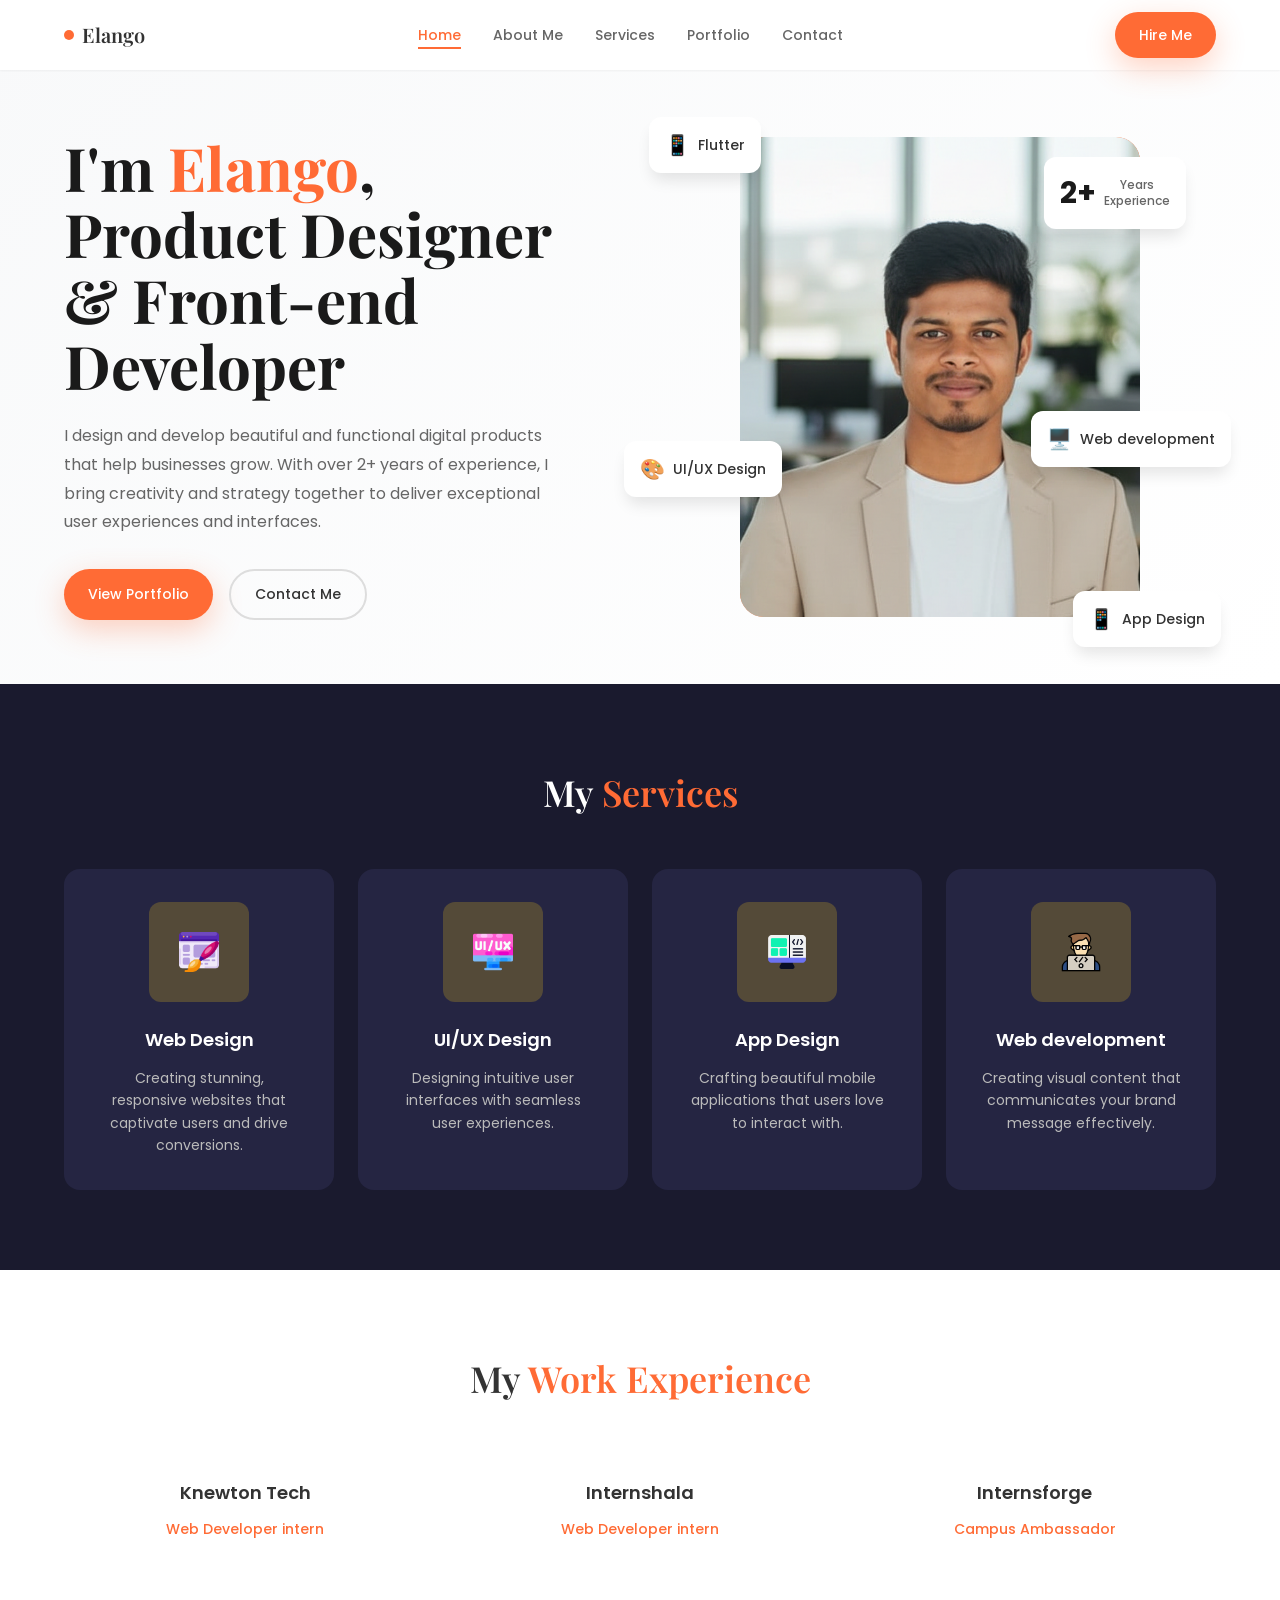
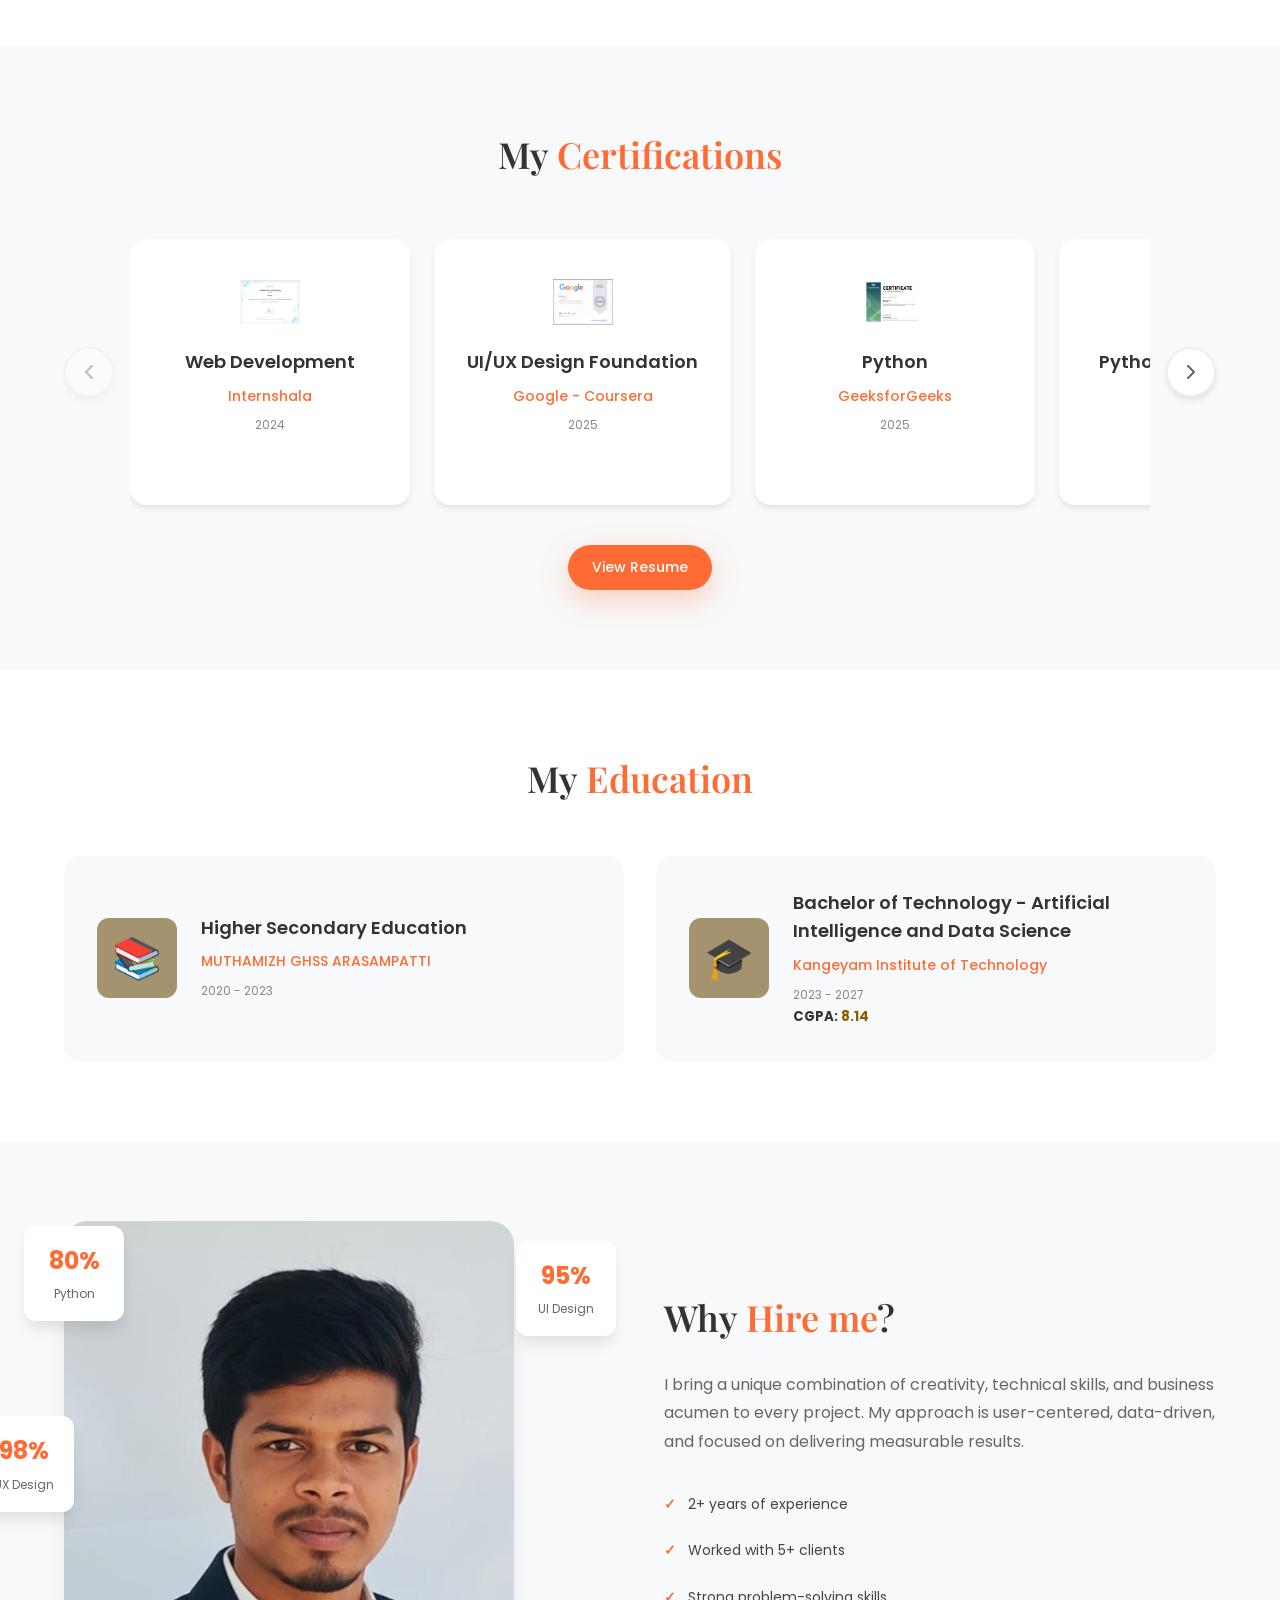
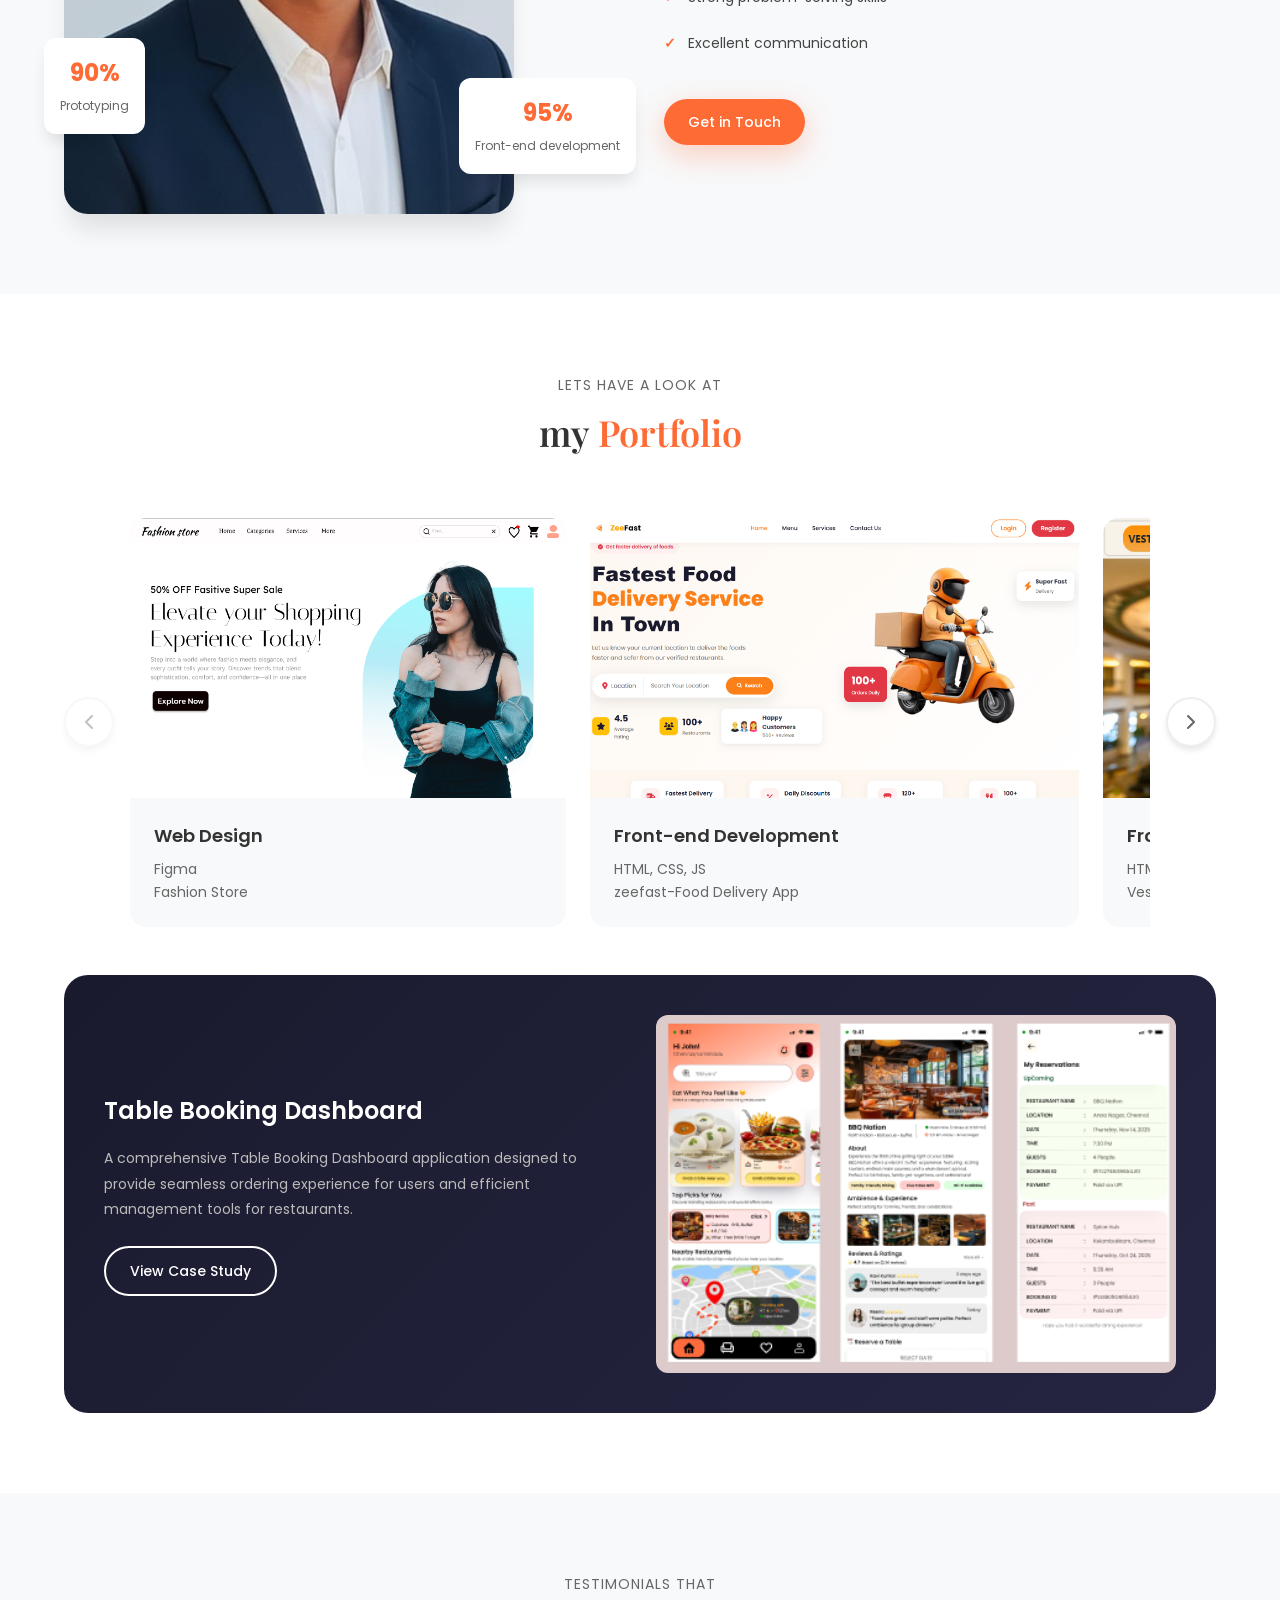
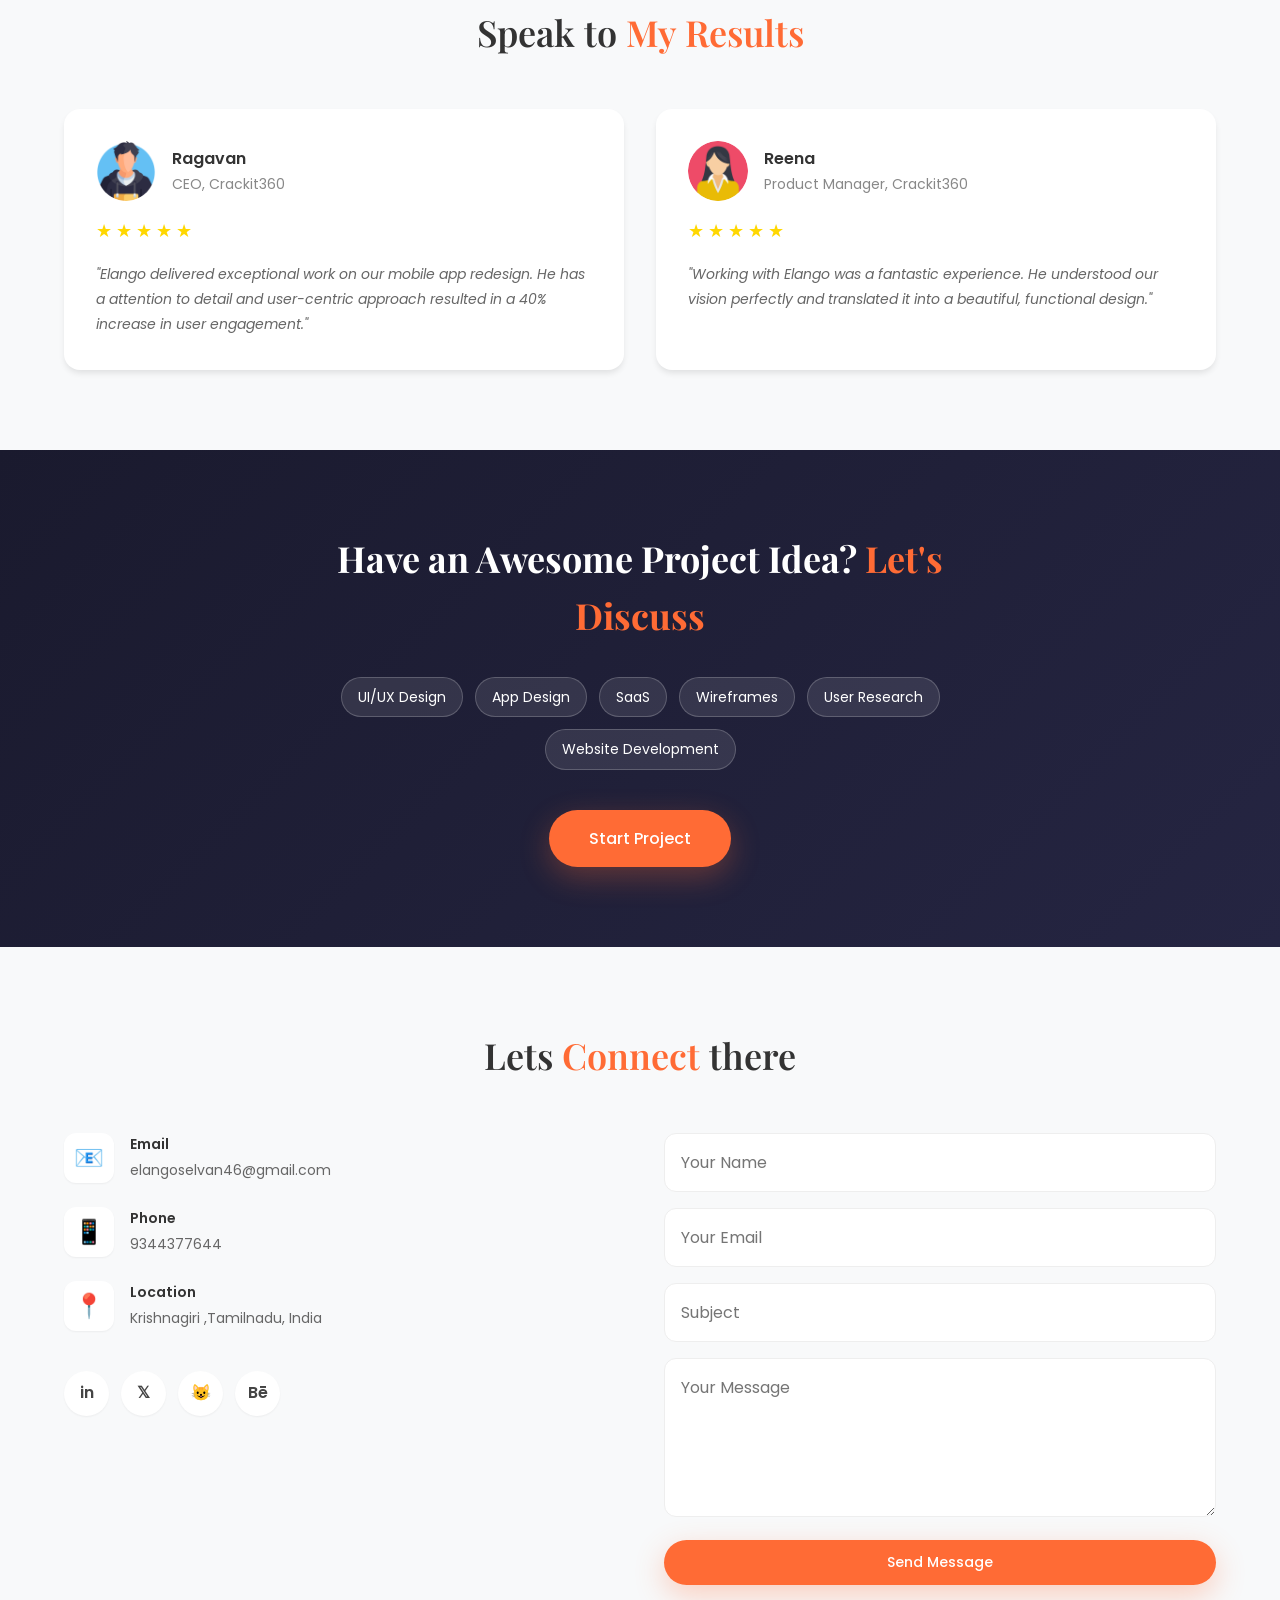
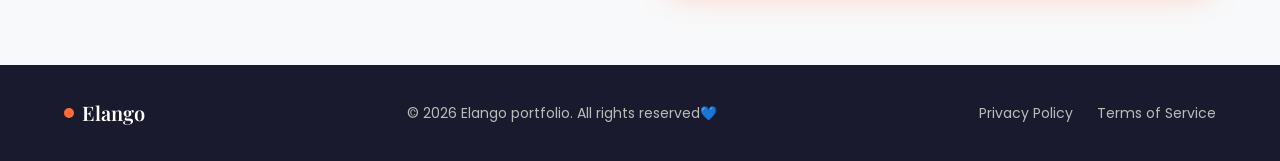
==== index.html @ bbaec223 "made changes on hire list  section  on the portfolio" ====
<!DOCTYPE html>
<html lang="en">

<head>
    <meta charset="UTF-8">
    <meta name="viewport" content="width=device-width, initial-scale=1.0">
    <meta name="description"
        content="Elango - Product Designer Portfolio. 10+ years of experience in UI/UX, Web Design, and App Design.">
    <meta name="keywords" content="Product Designer, UI/UX, Web Design, App Design, Portfolio">
    <title>Elango's Portfolio | Product Designer</title>
    <link rel="preconnect" href="https://fonts.googleapis.com">
    <link rel="preconnect" href="https://fonts.gstatic.com" crossorigin>
    <link
        href="https://fonts.googleapis.com/css2?family=Playfair+Display:wght@400;500;600;700&family=Poppins:wght@300;400;500;600;700&display=swap"
        rel="stylesheet">
    <link rel="stylesheet" href="styles.css">
</head>

<body>
    <!-- Header -->
    <header class="header">
        <div class="container">
            <nav class="nav">
                <a href="#" class="logo">
                    <span class="logo-dot"></span>
                    Elango
                </a>
                <ul class="nav-links" id="navLinks">
                    <li><a href="#home" class="active">Home</a></li>
                    <li><a href="#about">About Me</a></li>
                    <li><a href="#services">Services</a></li>
                    <li><a href="#portfolio">Portfolio</a></li>
                    <li><a href="#contact">Contact</a></li>
                </ul>
                <a href="#contact" class="btn btn-primary">Hire Me</a>
                <button class="mobile-menu-btn" id="mobileMenuBtn" aria-label="Toggle menu">
                    <span></span>
                    <span></span>
                    <span></span>
                </button>
            </nav>
        </div>
    </header>

    <!-- Hero Section -->
    <section class="hero" id="home">
        <div class="container">
            <div class="hero-content">
                <div class="hero-text">
                    <h1 class="hero-title">
                        I'm <span class="highlight">Elango</span>,<br>
                        Product Designer & Front-end Developer
                    </h1>
                    <p class="hero-description">
                        I design and develop beautiful and functional digital products that help businesses grow.
                        With over 2+ years of experience, I bring creativity and strategy together
                        to deliver exceptional user experiences and interfaces.
                    </p>
                    <div class="hero-buttons">
                        <a href="#portfolio" class="btn btn-primary">View Portfolio</a>
                        <a href="#contact" class="btn btn-outline">Contact Me</a>
                    </div>
                </div>
                <div class="hero-image">
                    <div class="hero-image-wrapper">
                        <img src="frontend/images/my photo 2.png" alt="Elango - Product Designer" class="hero-photo">

                    </div>
                    <div class=" floating-card experience-badge">
                        <span class="experience-number">2+</span>
                        <span class="experience-text">Years<br>Experience</span>
                    </div>
                    <div class="floating-card card-1">
                        <div class="floating-icon">🎨</div>
                        <span>UI/UX Design</span>
                    </div>
                    <div class="floating-card card-2">
                        <div class="floating-icon">📱</div>
                        <span>App Design</span>
                    </div>
                    <div class="floating-card card-3">
                        <div class="floating-icon">🖥️</div>
                        <span>Web development</span>
                    </div>
                    <div class="floating-card card-4">
                        <div class="floating-icon">📱</div>
                        <span>Flutter</span>
                    </div>
                </div>
            </div>
        </div>
    </section>

    <!-- Services Section -->
    <section class="services" id="services">
        <div class="container">
            <div class="section-header">
                <h2 class="section-title">My <span class="highlight">Services</span></h2>
            </div>
            <div class="services-grid">
                <div class="service-card" data-aos="fade-up">
                    <div class="service-icon">
                        <img src="frontend/images/web-design.png" alt="Web Design">
                    </div>
                    <h3>Web Design</h3>
                    <p>Creating stunning, responsive websites that captivate users and drive conversions.</p>
                </div>
                <div class="service-card" data-aos="fade-up" data-aos-delay="100">
                    <div class="service-icon">
                        <img src="frontend/images/ui.png" alt="UI/UX Design">
                    </div>
                    <h3>UI/UX Design</h3>
                    <p>Designing intuitive user interfaces with seamless user experiences.</p>
                </div>
                <div class="service-card" data-aos="fade-up" data-aos-delay="200">
                    <div class="service-icon">
                        <img src="frontend/images/front-end-programming.png" alt="App Design">
                    </div>
                    <h3>App Design</h3>
                    <p>Crafting beautiful mobile applications that users love to interact with.</p>
                </div>
                <div class="service-card" data-aos="fade-up" data-aos-delay="300">
                    <div class="service-icon">
                        <img src="frontend/images/coding.png" alt="dev">
                    </div>
                    <h3>Web development</h3>
                    <p>Creating visual content that communicates your brand message effectively.</p>
                </div>
            </div>
        </div>
    </section>

    <!-- Work Experience Section -->
    <section class="experience" id="about">
        <div class="container">
            <div class="section-header">
                <h2 class="section-title">My <span class="highlight">Work Experience</span></h2>
            </div>
            <div class="experience-grid">
                <div class="experience-item" data-aos="fade-right">
                    <div class="experience-company">
                        <h4>Knewton Tech</h4>
                        <span class="experience-role">Web Developer intern</span>
                    </div>
                </div>
                <div class="experience-item" data-aos="fade-left">
                    <div class="experience-company">
                        <h4>Internshala</h4>
                        <span class="experience-role">Web Developer intern</span>
                    </div>
                </div>
                <div class="experience-item" data-aos="fade-right">
                    <div class="experience-company">
                        <h4>Internsforge</h4>
                        <span class="experience-role">Campus Ambassador</span>
                    </div>
                </div>
            </div>
        </div>
    </section>

    <!-- Certifications Section -->
    <section class="certifications" id="certifications">
        <div class="container">
            <div class="section-header">
                <h2 class="section-title">My <span class="highlight">Certifications</span></h2>
            </div>
            <div class="certifications-container">
                <button class="cert-nav-btn cert-nav-prev" id="certPrevBtn" aria-label="Previous certificates">
                    <svg width="24" height="24" viewBox="0 0 24 24" fill="none" stroke="currentColor" stroke-width="2"
                        stroke-linecap="round" stroke-linejoin="round">
                        <polyline points="15 18 9 12 15 6"></polyline>
                    </svg>
                </button>
                <div class="certifications-wrapper">
                    <div class="certifications-grid">
                        <div class="certification-item" data-aos="fade-up" data-certificate="images/internsala.png">
                            <div class="certification-icon">
                                <img src="frontend/images/internsala.png" alt="Web Development">
                            </div>
                            <div class="certification-details">
                                <h4>Web Development</h4>
                                <span class="certification-issuer">Internshala</span>
                                <span class="certification-year">2024</span>
                            </div>
                            <span class="view-cert-hint">Click to view</span>
                        </div>
                        <div class="certification-item" data-aos="fade-up" data-aos-delay="100"
                            data-certificate="images/google.png">
                            <div class="certification-icon">
                                <img src="frontend/images/google.png" alt="UI/UX Design">
                            </div>
                            <div class="certification-details">
                                <h4>UI/UX Design Foundation</h4>
                                <span class="certification-issuer">Google - Coursera</span>
                                <span class="certification-year">2025</span>
                            </div>
                            <span class="view-cert-hint">Click to view</span>
                        </div>
                        <div class="certification-item" data-aos="fade-up" data-aos-delay="200"
                            data-certificate="images/gfg.png">
                            <div class="certification-icon">
                                <img src="frontend/images/gfg.png" alt="Python">
                            </div>
                            <div class="certification-details">
                                <h4>Python</h4>
                                <span class="certification-issuer">GeeksforGeeks</span>
                                <span class="certification-year">2025</span>
                            </div>
                            <span class="view-cert-hint">Click to view</span>
                        </div>
                        <div class="certification-item" data-aos="fade-up" data-aos-delay="300"
                            data-certificate="images/hacker.png">
                            <div class="certification-icon">
                                <img src="frontend/images/hacker.png" alt="Python Programming">
                            </div>
                            <div class="certification-details">
                                <h4>Python Programming</h4>
                                <span class="certification-issuer">HackerRank</span>
                                <span class="certification-year">2024</span>
                            </div>
                            <span class="view-cert-hint">Click to view</span>
                        </div>
                        <div class="certification-item" data-aos="fade-up" data-aos-delay="400"
                            data-certificate="images/figma.png">
                            <div class="certification-icon">
                                <img src="frontend/images/figma.png" alt="Figma">
                            </div>
                            <div class="certification-details">
                                <h4>Figma</h4>
                                <span class="certification-issuer">Simplylearn</span>
                                <span class="certification-year">2025</span>
                            </div>
                            <span class="view-cert-hint">Click to view</span>
                        </div>
                        <div class="certification-item" data-aos="fade-up" data-aos-delay="500"
                            data-certificate="images/scalar.png">
                            <div class="certification-icon">
                                <img src="frontend/images/scalar.png" alt="React JS">
                            </div>
                            <div class="certification-details">
                                <h4>React JS</h4>
                                <span class="certification-issuer">Scalar</span>
                                <span class="certification-year">2025</span>
                            </div>
                            <span class="view-cert-hint">Click to view</span>
                        </div>
                    </div>
                </div>
                <button class="cert-nav-btn cert-nav-next" id="certNextBtn" aria-label="Next certificates">
                    <svg width="24" height="24" viewBox="0 0 24 24" fill="none" stroke="currentColor" stroke-width="2"
                        stroke-linecap="round" stroke-linejoin="round">
                        <polyline points="9 18 15 12 9 6"></polyline>
                    </svg>
                </button>
            </div>
            <div class="resume-btn-container">
                <button class="btn btn-primary" id="viewResumeBtn">View Resume</button>
            </div>
        </div>
    </section>

    <!-- Certificate Modal -->
    <div class="certificate-modal" id="certificateModal">
        <div class="certificate-modal-content">
            <button class="certificate-modal-close" id="closeCertificateModal">&times;</button>
            <div class="certificate-viewer">
                <img src="" alt="Certificate" id="certificateImage">
            </div>
        </div>
    </div>

    <!-- Education Section -->
    <section class="education" id="education">
        <div class="container">
            <div class="section-header">
                <h2 class="section-title">My <span class="highlight">Education</span></h2>
            </div>
            <div class="education-grid">
                <div class="education-item" data-aos="fade-left">
                    <div class="education-icon">📚</div>
                    <div class="education-details">
                        <h4>Higher Secondary Education</h4>
                        <span class="education-institution">MUTHAMIZH GHSS ARASAMPATTI </span>
                        <span class="education-year">2020 - 2023</span>
                    </div>
                </div>
                <div class="education-item" data-aos="fade-right">
                    <div class="education-icon">🎓</div>
                    <div class="education-details">
                        <h4>Bachelor of Technology - Artificial Intelligence and Data Science</h4>
                        <span class="education-institution">Kangeyam Institute of Technology</span>
                        <span class="education-year">2023 - 2027</span>
                        <h5>CGPA: <span style="font-weight: bold;color: rgb(143, 93, 1);">8.14</span></h5>
                    </div>
                </div>
            </div>
        </div>
    </section>

    <!-- Resume Modal -->
    <div class="resume-modal" id="resumeModal">
        <div class="resume-modal-content">
            <button class="resume-modal-close" id="closeResumeModal">&times;</button>
            <h3>My Resume</h3>
            <div class="resume-viewer">
                <iframe src="frontend/images/Elango T.pdf" id="resumeFrame"></iframe>
            </div>
            <a href="frontend/images/Elango T.pdf" download class="btn btn-primary" style="margin-top: 1rem;">Download
                Resume</a>
        </div>
    </div>

    <!-- Why Hire Me Section -->
    <section class="why-hire">
        <div class="container">
            <div class="why-hire-content">
                <div class="why-hire-image" data-aos="fade-right">
                    <img src="frontend/images/elango.jpg" alt="Elango's working">
                    <div class="skill-badge skill-1">
                        <span class="skill-percent">95%</span>
                        <span class="skill-name">UI Design</span>
                    </div>
                    <!-- <div class="skill-badge skill-2">
                        <span class="skill-percent">90%</span>
                        <span class="skill-name">UX Research</span>
                    </div> -->
                    <div class="skill-badge skill-6">
                        <span class="skill-percent">98%</span>
                        <span class="skill-name">UX Design</span>
                    </div>
                    <div class="skill-badge skill-3">
                        <span class="skill-percent">90%</span>
                        <span class="skill-name">Prototyping</span>
                    </div>
                    <div class="skill-badge skill-4">
                        <span class="skill-percent">95%</span>
                        <span class="skill-name">Front-end development</span>
                    </div>
                    <div class="skill-badge skill-5">
                        <span class="skill-percent">80%</span>
                        <span class="skill-name">Python</span>
                    </div>
                </div>
                <div class="why-hire-text" data-aos="fade-left">
                    <h2 class="section-title">Why <span class="highlight">Hire me</span>?</h2>
                    <p>I bring a unique combination of creativity, technical skills, and business acumen to every
                        project. My approach is user-centered, data-driven, and focused on delivering measurable
                        results.</p>
                    <ul class="hire-list">
                        <li><span class="check-icon">✓</span> 2+ years of experience</li>
                        <li><span class="check-icon">✓</span> Worked with 5+ clients</li>
                        <li><span class="check-icon">✓</span> Strong problem-solving skills</li>
                        <li><span class="check-icon">✓</span> Excellent communication</li>
                    </ul>
                    <a href="#contact" class="btn btn-primary">Get in Touch</a>
                </div>
            </div>
        </div>
    </section>

    <!-- Portfolio Section -->
    <section class="portfolio" id="portfolio">
        <div class="container">
            <div class="section-header">
                <p class="section-subtitle">Lets have a look at</p>
                <h2 class="section-title">my <span class="highlight">Portfolio</span></h2>
            </div>

            <div class="portfolio-container">
                <button class="portfolio-nav-btn portfolio-nav-prev" id="portfolioPrevBtn"
                    aria-label="Previous projects">
                    <svg width="24" height="24" viewBox="0 0 24 24" fill="none" stroke="currentColor" stroke-width="2"
                        stroke-linecap="round" stroke-linejoin="round">
                        <polyline points="15 18 9 12 15 6"></polyline>
                    </svg>
                </button>

                <div class="portfolio-wrapper">
                    <div class="portfolio-slider" id="portfolioSlider">
                        <!-- Project 1 -->
                        <div class="portfolio-card" data-aos="fade-up">
                            <div class="portfolio-image">
                                <img src="frontend/images/fashionstore (1).png" alt="fashionstore image">
                                <div class="portfolio-overlay">
                                    <a href="#" class="portfolio-link">View Project</a>
                                </div>
                            </div>
                            <div class="portfolio-info">
                                <h3>Web Design</h3>
                                <p>Figma</p>
                                <p>Fashion Store</p>
                            </div>
                        </div>

                        <!--Project S-->
                        <div class="portfolio-card" data-aos="fade-up" data-aos-delay="300">
                            <div class="portfolio-image">
                                <img src="frontend/images/Screenshot 2026-01-10 205639.png" alt="food delivery app">
                                <div class="portfolio-overlay">
                                    <a href="#" class="portfolio-link">View Project</a>
                                </div>
                            </div>
                            <div class="portfolio-info">
                                <h3>Front-end Development</h3>
                                <p>HTML, CSS, JS</p>
                                <p>zeefast-Food Delivery App</p>
                            </div>
                        </div>

                        <!-- Project 2 -->
                        <div class="portfolio-card" data-aos="fade-up" data-aos-delay="100">
                            <div class="portfolio-image">
                                <img src="frontend/images/vesthotel.png" alt="vesthotel-image">
                                <div class="portfolio-overlay">
                                    <a href="#" class="portfolio-link">View Project</a>
                                </div>
                            </div>
                            <div class="portfolio-info">
                                <h3>Front-end Development</h3>
                                <p>HTML, CSS, JS</p>
                                <p>Vesthotel website</p>
                            </div>
                        </div>

                        <!-- Project 3 -->
                        <div class="portfolio-card" data-aos="fade-up" data-aos-delay="200">
                            <div class="portfolio-image">
                                <img src="frontend/images/fashionstore (5).png" alt="fruit App">
                                <div class="portfolio-overlay">
                                    <a href="#" class="portfolio-link">View Project</a>
                                </div>
                            </div>
                            <div class="portfolio-info">
                                <h3>App Design</h3>
                                <p>Figma</p>
                                <p>shoify App</p>
                            </div>
                        </div>

                        <!-- Project 4 -->
                        <div class="portfolio-card" data-aos="fade-up" data-aos-delay="300">
                            <div class="portfolio-image">
                                <img src="frontend/images/tablebook.png" alt="Table booking Dashboard">
                                <div class="portfolio-overlay">
                                    <a href="#" class="portfolio-link">View Project</a>
                                </div>
                            </div>
                            <div class="portfolio-info">
                                <h3>UI/UX Design</h3>
                                <p>Figma</p>
                                <p>Table Booking Dashboard</p>
                            </div>
                        </div>
                    </div>
                </div>

                <button class="portfolio-nav-btn portfolio-nav-next" id="portfolioNextBtn" aria-label="Next projects">
                    <svg width="24" height="24" viewBox="0 0 24 24" fill="none" stroke="currentColor" stroke-width="2"
                        stroke-linecap="round" stroke-linejoin="round">
                        <polyline points="9 18 15 12 9 6"></polyline>
                    </svg>
                </button>
            </div>

            <div class="portfolio-featured" data-aos="fade-up" style="margin-top: 2.5rem;">
                <div class="featured-content">
                    <h3>Table Booking Dashboard</h3>
                    <p>A comprehensive Table Booking Dashboard application designed to provide seamless ordering
                        experience for
                        users and efficient management tools for restaurants.</p>
                    <a href="#" class="btn btn-outline">View Case Study</a>
                </div>
                <div class="featured-image">
                    <img src="frontend/images/tablebook.png" alt="Table Booking Dashboard">
                </div>
            </div>
        </div>
    </section>

    <!-- Testimonials Section -->
    <section class="testimonials">
        <div class="container">
            <div class="section-header">
                <p class="section-subtitle">Testimonials That</p>
                <h2 class="section-title">Speak to <span class="highlight">My Results</span></h2>
            </div>
            <div class="testimonials-grid">
                <div class="testimonial-card" data-aos="fade-up">
                    <div class="testimonial-header">
                        <img src="frontend/images/boy.png" alt="Client">
                        <div class="testimonial-info">
                            <h4>Ragavan</h4>
                            <span>CEO, Crackit360</span>
                        </div>
                    </div>
                    <div class="testimonial-rating">
                        <span class="star">★</span>
                        <span class="star">★</span>
                        <span class="star">★</span>
                        <span class="star">★</span>
                        <span class="star">★</span>
                    </div>
                    <p>"Elango delivered exceptional work on our mobile app redesign. He has a attention to detail and
                        user-centric approach resulted in a 40% increase in user engagement."</p>
                </div>
                <div class="testimonial-card" data-aos="fade-up" data-aos-delay="100">
                    <div class="testimonial-header">
                        <img src="frontend/images/woman.png" alt="Client">
                        <div class="testimonial-info">
                            <h4>Reena</h4>
                            <span>Product Manager, Crackit360</span>
                        </div>
                    </div>
                    <div class="testimonial-rating">
                        <span class="star">★</span>
                        <span class="star">★</span>
                        <span class="star">★</span>
                        <span class="star">★</span>
                        <span class="star">★</span>
                    </div>
                    <p>"Working with Elango was a fantastic experience. He understood our vision perfectly and
                        translated it into a beautiful, functional design."</p>
                </div>
            </div>
        </div>
    </section>

    <!-- CTA Section -->
    <section class="cta-section">
        <div class="container">
            <div class="cta-content" data-aos="fade-up">
                <h2>Have an Awesome Project Idea? <span class="highlight">Let's Discuss</span></h2>
                <div class="cta-tags">
                    <span class="cta-tag">UI/UX Design</span>
                    <span class="cta-tag">App Design</span>
                    <span class="cta-tag">SaaS</span>
                    <span class="cta-tag">Wireframes</span>
                    <span class="cta-tag">User Research</span>
                    <span class="cta-tag">Website Development</span>
                </div>
                <a href="#contact" class="btn btn-primary btn-large">Start Project</a>
            </div>
        </div>
    </section>

    <!-- Contact Section -->
    <section class="contact" id="contact">
        <div class="container">
            <div class="section-header">
                <h2 class="section-title">Lets <span class="highlight">Connect</span> there</h2>
            </div>
            <div class="contact-content">
                <div class="contact-info" data-aos="fade-right">
                    <div class="contact-item">
                        <div class="contact-icon">📧</div>
                        <div>
                            <h4>Email</h4>
                            <p>elangoselvan46@gmail.com</p>
                        </div>
                    </div>
                    <div class="contact-item">
                        <div class="contact-icon">📱</div>
                        <div>
                            <h4>Phone</h4>
                            <p>9344377644</p>
                        </div>
                    </div>
                    <div class="contact-item">
                        <div class="contact-icon">📍</div>
                        <div>
                            <h4>Location</h4>
                            <p>Krishnagiri ,Tamilnadu, India</p>
                        </div>
                    </div>
                    <div class="social-links">
                        <a href="www.linkedin.com/in/elangots96" class="social-link" aria-label="LinkedIn">in</a>
                        <a href="https://twitter.com/elango8" class="social-link" aria-label="Twitter">𝕏</a>
                        <a href="#" class="social-link" aria-label="Dribbble">😺</a>
                        <a href="#" class="social-link" aria-label="Behance">Bē</a>
                    </div>
                </div>
                <form class="contact-form" id="contactForm" data-aos="fade-left">
                    <div class="form-group">
                        <input type="text" name="name" placeholder="Your Name" required>
                    </div>
                    <div class="form-group">
                        <input type="email" name="email" placeholder="Your Email" required>
                    </div>
                    <div class="form-group">
                        <input type="text" name="subject" placeholder="Subject">
                    </div>
                    <div class="form-group">
                        <textarea name="message" rows="5" placeholder="Your Message" required></textarea>
                    </div>
                    <button type="submit" class="btn btn-primary btn-full">Send Message</button>
                </form>
            </div>
        </div>
    </section>

    <!-- Footer -->
    <footer class="footer">
        <div class="container">
            <div class="footer-content">
                <div class="footer-logo">
                    <span class="logo-dot"></span>
                    Elango
                </div>
                <p class="footer-text">© 2026 Elango portfolio. All rights reserved💙</p>
                <div class="footer-links">
                    <a href="#">Privacy Policy</a>
                    <a href="#">Terms of Service</a>
                </div>
            </div>
        </div>
    </footer>

    <script src="main.js"></script>
</body>

</html>
---- styles.css ----
/* ============================================
   DESIGN SYSTEM & CSS VARIABLES
   ============================================ */
:root {
    --primary-orange: #FF6B35;
    --primary-orange-dark: #E85A28;
    --primary-orange-light: #FF8C5A;
    --dark-navy: #1A1A2E;
    --dark-navy-light: #252542;
    --white: #FFFFFF;
    --light-bg: #F8F9FA;
    --gray-100: #F5F5F5;
    --gray-200: #EEEEEE;
    --gray-300: #DDDDDD;
    --gray-400: #BBBBBB;
    --gray-500: #888888;
    --gray-600: #666666;
    --gray-700: #444444;
    --gray-800: #333333;
    --gray-900: #1A1A1A;
    --font-heading: 'Playfair Display', Georgia, serif;
    --font-body: 'Poppins', -apple-system, BlinkMacSystemFont, sans-serif;
    --fs-xs: 0.75rem;
    --fs-sm: 0.875rem;
    --fs-base: 1rem;
    --fs-lg: 1.125rem;
    --fs-xl: 1.25rem;
    --fs-2xl: 1.5rem;
    --fs-3xl: 1.875rem;
    --fs-4xl: 2.25rem;
    --fs-5xl: 3rem;
    --fs-6xl: 3.75rem;
    --radius-sm: 4px;
    --radius-md: 8px;
    --radius-lg: 12px;
    --radius-xl: 16px;
    --radius-2xl: 24px;
    --radius-full: 9999px;
    --shadow-sm: 0 1px 2px rgba(0, 0, 0, 0.05);
    --shadow-md: 0 4px 6px -1px rgba(0, 0, 0, 0.1);
    --shadow-lg: 0 10px 15px -3px rgba(0, 0, 0, 0.1);
    --shadow-xl: 0 20px 25px -5px rgba(0, 0, 0, 0.1);
    --shadow-orange: 0 10px 30px rgba(255, 107, 53, 0.3);
    --transition-fast: 150ms ease;
    --transition-base: 300ms ease;
    --transition-slow: 500ms ease;
    --container-max: 1200px;
    --container-padding: 1.5rem;
}

*,
*::before,
*::after {
    box-sizing: border-box;
    margin: 0;
    padding: 0
}

html {
    scroll-behavior: smooth;
    font-size: 16px
}

body {
    font-family: var(--font-body);
    font-size: var(--fs-base);
    line-height: 1.6;
    color: var(--gray-800);
    background: var(--white);
    overflow-x: hidden
}

img {
    max-width: 100%;
    height: auto;
    display: block
}

a {
    text-decoration: none;
    color: inherit;
    transition: color var(--transition-fast)
}

ul,
ol {
    list-style: none
}

button {
    font-family: inherit;
    cursor: pointer;
    border: none;
    background: none
}

input,
textarea {
    font-family: inherit;
    font-size: inherit;
    border: none;
    outline: none
}

.container {
    width: 100%;
    max-width: var(--container-max);
    margin: 0 auto;
    padding: 0 var(--container-padding)
}

.highlight {
    color: var(--primary-orange)
}

.section-header {
    text-align: center;
    margin-bottom: 3rem
}

.section-title {
    font-family: var(--font-heading);
    font-size: var(--fs-4xl);
    font-weight: 600;
    color: var(--gray-800);
    margin-bottom: 1rem
}

.section-subtitle {
    font-size: var(--fs-sm);
    color: var(--gray-600);
    text-transform: uppercase;
    letter-spacing: 1px;
    margin-bottom: 0.5rem
}

.btn {
    display: inline-flex;
    align-items: center;
    justify-content: center;
    padding: 0.75rem 1.5rem;
    font-size: var(--fs-sm);
    font-weight: 500;
    border-radius: var(--radius-full);
    transition: all var(--transition-base);
    cursor: pointer
}

.btn-primary {
    background: var(--primary-orange);
    color: var(--white);
    box-shadow: var(--shadow-orange)
}

.btn-primary:hover {
    background: var(--primary-orange-dark);
    transform: translateY(-2px);
    box-shadow: 0 15px 35px rgba(255, 107, 53, 0.4)
}

.btn-outline {
    background: transparent;
    color: var(--gray-800);
    border: 2px solid var(--gray-300)
}

.btn-outline:hover {
    border-color: var(--primary-orange);
    color: var(--primary-orange)
}

.btn-large {
    padding: 1rem 2.5rem;
    font-size: var(--fs-base)
}

.btn-full {
    width: 100%
}

/* Header */
.header {
    position: fixed;
    top: 0;
    left: 0;
    width: 100%;
    z-index: 1000;
    background: var(--white);
    box-shadow: var(--shadow-sm);
    transition: all var(--transition-base)
}

.header.scrolled {
    box-shadow: var(--shadow-md)
}

.nav {
    display: flex;
    align-items: center;
    justify-content: space-between;
    height: 70px
}

.logo {
    display: flex;
    align-items: center;
    gap: 0.5rem;
    font-family: var(--font-heading);
    font-size: var(--fs-xl);
    font-weight: 600;
    color: var(--gray-800)
}

.logo-dot {
    width: 10px;
    height: 10px;
    background: var(--primary-orange);
    border-radius: 50%
}

.nav-links {
    display: flex;
    align-items: center;
    gap: 2rem
}

.nav-links a {
    font-size: var(--fs-sm);
    font-weight: 500;
    color: var(--gray-600);
    position: relative
}

.nav-links a::after {
    content: '';
    position: absolute;
    bottom: -4px;
    left: 0;
    width: 0;
    height: 2px;
    background: var(--primary-orange);
    transition: width var(--transition-fast)
}

.nav-links a:hover,
.nav-links a.active {
    color: var(--primary-orange)
}

.nav-links a:hover::after,
.nav-links a.active::after {
    width: 100%
}

.mobile-menu-btn {
    display: none;
    flex-direction: column;
    gap: 5px;
    padding: 0.5rem
}

.mobile-menu-btn span {
    display: block;
    width: 25px;
    height: 2px;
    background: var(--gray-800);
    transition: all var(--transition-fast)
}

/* Hero */
.hero {
    padding: calc(70px + 4rem) 0 4rem;
    background: linear-gradient(135deg, var(--light-bg) 0%, var(--white) 100%);
    overflow: hidden
}

.hero-content {
    display: grid;
    grid-template-columns: 1fr 1fr;
    gap: 3rem;
    align-items: center
}

.hero-text {
    max-width: 500px
}

.hero-title {
    font-family: var(--font-heading);
    font-size: var(--fs-6xl);
    font-weight: 700;
    line-height: 1.1;
    color: var(--gray-900);
    margin-bottom: 1.5rem
}

.hero-description {
    font-size: var(--fs-base);
    color: var(--gray-600);
    line-height: 1.8;
    margin-bottom: 2rem
}

.hero-buttons {
    display: flex;
    gap: 1rem;
    flex-wrap: wrap
}

.hero-image {
    position: relative;
    display: flex;
    justify-content: center
}

.hero-image-wrapper {
    position: relative;
    width: 400px;
    height: 480px;
    background: linear-gradient(180deg, var(--primary-orange) 0%, var(--primary-orange-light) 100%);
    border-radius: var(--radius-2xl);
    overflow: hidden
}

.hero-photo {
    width: 100%;
    height: 100%;
    object-fit: cover;
    object-position: top center
}

.experience-badge {
    position: absolute;
    top: 20px;
    right: 30px;
    background: var(--white);
    padding: 1rem;
    border-radius: var(--radius-lg);
    box-shadow: var(--shadow-lg);
    text-align: center;

}

.experience-number {
    display: block;
    font-size: var(--fs-3xl);
    font-weight: 700;
    color: var(--gray-900)
}

.experience-text {
    font-size: var(--fs-xs);
    color: var(--gray-600);
    line-height: 1.3
}

.floating-card {
    position: absolute;
    background: var(--white);
    padding: 0.75rem 1rem;
    border-radius: var(--radius-lg);
    box-shadow: var(--shadow-lg);
    display: flex;
    border: 1px #888888;
    border-color: #888888;
    align-items: center;
    gap: 0.5rem;
    font-size: var(--fs-sm);
    font-weight: 500;
    animation: float 3s ease-in-out infinite
}

.floating-card.card-1 {
    bottom: 120px;
    left: -40px
}

.floating-card.card-2 {
    bottom: -30px;
    right: -5px;
    animation-delay: 1.5s
}

.floating-card.card-4 {
    top: -20px;
    left: -15px;
    animation-delay: 2.5s
}

.floating-card.card-3 {
    bottom: 150px;
    right: -15px;
    animation-delay: 2.0s
}

.floating-icon {
    font-size: var(--fs-xl)
}

@keyframes float {

    0%,
    100% {
        transform: translateY(0)
    }

    50% {
        transform: translateY(-10px)
    }
}

/* Services */
.services {
    padding: 5rem 0;
    background: var(--dark-navy)
}

.services .section-title {
    color: var(--white)
}

.services-grid {
    display: grid;
    grid-template-columns: repeat(4, 1fr);
    gap: 1.5rem
}

.service-card {
    background: var(--dark-navy-light);
    padding: 2rem;
    border-radius: var(--radius-xl);
    text-align: center;
    transition: all var(--transition-base);
    border: 1px solid transparent
}

.service-card:hover {
    transform: translateY(-10px);
    border-color: var(--primary-orange);
    box-shadow: 0 20px 40px rgba(255, 107, 53, 0.2)
}

.service-icon {
    width: 100px;
    height: 100px;
    margin: 0 auto 1.5rem;
    background: rgb(84, 74, 56);
    border-radius: var(--radius-lg);
    display: flex;
    align-items: center;
    justify-content: center
}

.service-icon img {
    width: 40px;
    height: 40px;
    /* filter: brightness(0) invert(1) */
}

.service-card h3 {
    font-size: var(--fs-lg);
    font-weight: 600;
    color: var(--white);
    margin-bottom: 0.75rem
}

.service-card p {
    font-size: var(--fs-sm);
    color: var(--gray-400);
    line-height: 1.6
}

/* Experience */
.experience {
    padding: 5rem 0;
    background: var(--white)
}

.experience-grid {
    display: grid;
    grid-template-columns: repeat(3, 1fr);
    gap: 2rem
}

.experience-item {
    text-align: center;
    padding: 1.5rem;
    border-radius: var(--radius-lg);
    transition: all var(--transition-base)
}

.experience-item:hover {
    background: var(--light-bg)
}

.experience-company h4 {
    font-size: var(--fs-lg);
    font-weight: 600;
    color: var(--gray-800);
    margin-bottom: 0.5rem
}

.experience-role {
    font-size: var(--fs-sm);
    color: var(--primary-orange);
    font-weight: 500
}

/* Why Hire */
.why-hire {
    padding: 5rem 0;
    background: var(--light-bg)
}

.why-hire-content {
    display: grid;
    grid-template-columns: 1fr 1fr;
    gap: 3rem;
    align-items: center
}

.why-hire-image {
    position: relative
}

.why-hire-image img {
    width: 100%;
    max-width: 450px;
    border-radius: var(--radius-2xl);
    box-shadow: var(--shadow-xl)
}

.skill-badge {
    position: absolute;
    background: var(--white);
    padding: 1rem;
    border-radius: var(--radius-lg);
    box-shadow: var(--shadow-lg);
    text-align: center;
    min-width: 100px
}

.skill-badge.skill-1 {
    top: 20px;
    right: 0
}

.skill-badge.skill-3 {
    bottom: 80px;
    left: -20px
}

.skill-badge.skill-4 {
    bottom: 40px;
    right: -20px
}

.skill-badge.skill-5 {
    top: 5px;
    left: -40px
}

.skill-badge.skill-6 {
    top: 33%;
    left: -90px
}

.skill-percent {
    display: block;
    font-size: var(--fs-2xl);
    font-weight: 700;
    color: var(--primary-orange)
}

.skill-name {
    font-size: var(--fs-xs);
    color: var(--gray-600)
}

.why-hire-text .section-title {
    text-align: left;
    margin-bottom: 1.5rem
}

.why-hire-text>p {
    font-size: var(--fs-base);
    color: var(--gray-600);
    line-height: 1.8;
    margin-bottom: 1.5rem
}

.hire-list {
    margin-bottom: 2rem
}

.hire-list li {
    display: flex;
    align-items: center;
    gap: 0.75rem;
    padding: 0.75rem 0;
    font-size: var(--fs-sm);
    color: var(--gray-700)
}

.check-icon {
    color: var(--primary-orange);
    font-weight: 700
}

/* Portfolio */
.portfolio {
    padding: 5rem 0;
    background: var(--white)
}

/* Portfolio items container */
.portfolio-container {
    display: flex;
    align-items: center;
    gap: 1rem;
    position: relative;
    margin-bottom: 2.5rem
}

.portfolio-wrapper {
    overflow: hidden;
    flex: 1
}

.portfolio-slider {
    display: flex;
    gap: 1.5rem;
    transition: transform 0.4s ease;
    padding: 0.5rem 0
}

/* Portfolio Navigation Buttons */
.portfolio-nav-btn {
    width: 50px;
    height: 50px;
    border-radius: 50%;
    background: var(--white);
    border: 2px solid var(--gray-200);
    display: flex;
    align-items: center;
    justify-content: center;
    cursor: pointer;
    transition: all var(--transition-fast);
    flex-shrink: 0;
    color: var(--gray-600);
    box-shadow: var(--shadow-md)
}

.portfolio-nav-btn:hover {
    background: var(--primary-orange);
    border-color: var(--primary-orange);
    color: var(--white);
    transform: scale(1.1)
}

.portfolio-nav-btn:disabled {
    opacity: 0.4;
    cursor: not-allowed;
    transform: none
}

.portfolio-nav-btn:disabled:hover {
    background: var(--white);
    border-color: var(--gray-200);
    color: var(--gray-600)
}


.portfolio-card {
    min-width: 300px;
    flex-shrink: 0;
    position: relative;
    border-radius: var(--radius-xl);
    overflow: hidden;
    background: var(--light-bg);
    transition: all var(--transition-base)
}

.portfolio-card:hover {
    transform: translateY(-5px);
    box-shadow: var(--shadow-xl)
}

.portfolio-image {
    position: relative;
    height: 280px;
    overflow: hidden
}

.portfolio-image img {
    width: 100%;
    height: 100%;
    object-fit: cover;
    transition: transform var(--transition-slow)
}

.portfolio-card:hover .portfolio-image img {
    transform: scale(1.05)
}

.portfolio-overlay {
    position: absolute;
    top: 0;
    left: 0;
    width: 100%;
    height: 100%;
    background: linear-gradient(180deg, transparent 0%, rgba(0, 0, 0, 0.7) 100%);
    display: flex;
    align-items: flex-end;
    justify-content: center;
    padding: 1.5rem;
    opacity: 0;
    transition: opacity var(--transition-base)
}

.portfolio-card:hover .portfolio-overlay {
    opacity: 1
}

.portfolio-link {
    color: var(--white);
    font-size: var(--fs-sm);
    font-weight: 500;
    padding: 0.75rem 1.5rem;
    border: 1px solid var(--white);
    border-radius: var(--radius-full);
    transition: all var(--transition-fast)
}

.portfolio-link:hover {
    background: var(--white);
    color: var(--gray-900)
}

.portfolio-info {
    padding: 1.5rem
}

.portfolio-info h3 {
    font-size: var(--fs-lg);
    font-weight: 600;
    color: var(--gray-800);
    margin-bottom: 0.5rem
}

.portfolio-info p {
    font-size: var(--fs-sm);
    color: var(--gray-600)
}

.portfolio-featured {
    display: grid;
    grid-template-columns: 1fr 1fr;
    gap: 2rem;
    background: linear-gradient(135deg, var(--dark-navy) 0%, var(--dark-navy-light) 100%);
    border-radius: var(--radius-2xl);
    padding: 2.5rem;
    align-items: center
}

.featured-content h3 {
    font-size: var(--fs-2xl);
    font-weight: 600;
    color: var(--white);
    margin-bottom: 1rem
}

.featured-content p {
    font-size: var(--fs-sm);
    color: var(--gray-400);
    line-height: 1.8;
    margin-bottom: 1.5rem
}

.featured-content .btn-outline {
    color: var(--white);
    border-color: var(--white)
}

.featured-content .btn-outline:hover {
    background: var(--white);
    color: var(--dark-navy)
}

.featured-image img {
    width: 100%;
    border-radius: var(--radius-lg)
}

/* Testimonials */
.testimonials {
    padding: 5rem 0;
    background: var(--light-bg)
}

.testimonials-grid {
    display: grid;
    grid-template-columns: repeat(2, 1fr);
    gap: 2rem
}

.testimonial-card {
    background: var(--white);
    padding: 2rem;
    border-radius: var(--radius-xl);
    box-shadow: var(--shadow-md);
    transition: all var(--transition-base)
}

.testimonial-card:hover {
    transform: translateY(-5px);
    box-shadow: var(--shadow-xl)
}

.testimonial-header {
    display: flex;
    align-items: center;
    gap: 1rem;
    margin-bottom: 1rem
}

.testimonial-header img {
    width: 60px;
    height: 60px;
    border-radius: 50%;
    object-fit: cover
}

.testimonial-info h4 {
    font-size: var(--fs-base);
    font-weight: 600;
    color: var(--gray-800)
}

.testimonial-info span {
    font-size: var(--fs-sm);
    color: var(--gray-500)
}

.testimonial-rating {
    margin-bottom: 1rem
}

.star {
    color: #FFD700;
    font-size: var(--fs-lg)
}

.testimonial-card p {
    font-size: var(--fs-sm);
    color: var(--gray-600);
    line-height: 1.8;
    font-style: italic
}

/* CTA */
.cta-section {
    padding: 5rem 0;
    background: linear-gradient(135deg, var(--dark-navy) 0%, var(--dark-navy-light) 100%)
}

.cta-content {
    text-align: center;
    max-width: 700px;
    margin: 0 auto
}

.cta-content h2 {
    font-family: var(--font-heading);
    font-size: var(--fs-4xl);
    color: var(--white);
    margin-bottom: 2rem
}

.cta-tags {
    display: flex;
    flex-wrap: wrap;
    justify-content: center;
    gap: 0.75rem;
    margin-bottom: 2.5rem
}

.cta-tag {
    padding: 0.5rem 1rem;
    background: rgba(255, 255, 255, 0.1);
    color: var(--white);
    font-size: var(--fs-sm);
    border-radius: var(--radius-full);
    border: 1px solid rgba(255, 255, 255, 0.2);
    transition: all var(--transition-fast)
}

.cta-tag:hover {
    background: var(--primary-orange);
    border-color: var(--primary-orange)
}

/* Blog */
.blog {
    padding: 5rem 0;
    background: var(--white)
}

.blog-grid {
    display: grid;
    grid-template-columns: repeat(2, 1fr);
    gap: 2rem
}

.blog-card {
    border-radius: var(--radius-xl);
    overflow: hidden;
    background: var(--light-bg);
    transition: all var(--transition-base)
}

.blog-card:hover {
    transform: translateY(-5px);
    box-shadow: var(--shadow-xl)
}

.blog-image {
    position: relative;
    height: 220px;
    overflow: hidden
}

.blog-image img {
    width: 100%;
    height: 100%;
    object-fit: cover;
    transition: transform var(--transition-slow)
}

.blog-card:hover .blog-image img {
    transform: scale(1.05)
}

.blog-category {
    position: absolute;
    top: 1rem;
    left: 1rem;
    padding: 0.5rem 1rem;
    background: var(--primary-orange);
    color: var(--white);
    font-size: var(--fs-xs);
    font-weight: 500;
    border-radius: var(--radius-full)
}

.blog-content {
    padding: 1.5rem
}

.blog-date {
    font-size: var(--fs-xs);
    color: var(--gray-500);
    margin-bottom: 0.75rem;
    display: block
}

.blog-content h3 {
    font-size: var(--fs-lg);
    font-weight: 600;
    color: var(--gray-800);
    margin-bottom: 0.75rem;
    line-height: 1.4
}

.blog-content p {
    font-size: var(--fs-sm);
    color: var(--gray-600);
    line-height: 1.6;
    margin-bottom: 1rem
}

.blog-link {
    font-size: var(--fs-sm);
    font-weight: 500;
    color: var(--primary-orange)
}

.blog-link:hover {
    color: var(--primary-orange-dark)
}

/* Contact */
.contact {
    padding: 5rem 0;
    background: var(--light-bg)
}

.contact-content {
    display: grid;
    grid-template-columns: 1fr 1fr;
    gap: 3rem
}

.contact-info {
    display: flex;
    flex-direction: column;
    gap: 1.5rem
}

.contact-item {
    display: flex;
    align-items: flex-start;
    gap: 1rem
}

.contact-icon {
    font-size: var(--fs-2xl);
    width: 50px;
    height: 50px;
    display: flex;
    align-items: center;
    justify-content: center;
    background: var(--white);
    border-radius: var(--radius-lg);
    box-shadow: var(--shadow-sm)
}

.contact-item h4 {
    font-size: var(--fs-sm);
    font-weight: 600;
    color: var(--gray-800);
    margin-bottom: 0.25rem
}

.contact-item p {
    font-size: var(--fs-sm);
    color: var(--gray-600)
}

.social-links {
    display: flex;
    gap: 0.75rem;
    margin-top: 1rem
}

.social-link {
    width: 45px;
    height: 45px;
    display: flex;
    align-items: center;
    justify-content: center;
    background: var(--white);
    border-radius: 50%;
    font-size: var(--fs-base);
    font-weight: 600;
    color: var(--gray-700);
    transition: all var(--transition-fast);
    box-shadow: var(--shadow-sm)
}

.social-link:hover {
    background: var(--primary-orange);
    color: var(--white);
    transform: translateY(-3px)
}

.contact-form {
    display: flex;
    flex-direction: column;
    gap: 1rem
}

.form-group input,
.form-group textarea {
    width: 100%;
    padding: 1rem;
    background: var(--white);
    border: 1px solid var(--gray-200);
    border-radius: var(--radius-lg);
    transition: all var(--transition-fast)
}

.form-group input:focus,
.form-group textarea:focus {
    border-color: var(--primary-orange);
    box-shadow: 0 0 0 3px rgba(255, 107, 53, 0.1)
}

.form-group textarea {
    resize: vertical;
    min-height: 120px
}

/* Footer */
.footer {
    padding: 2rem 0;
    background: var(--dark-navy)
}

.footer-content {
    display: flex;
    align-items: center;
    justify-content: space-between;
    flex-wrap: wrap;
    gap: 1rem
}

.footer-logo {
    display: flex;
    align-items: center;
    gap: 0.5rem;
    font-family: var(--font-heading);
    font-size: var(--fs-xl);
    font-weight: 600;
    color: var(--white)
}

.footer-text {
    font-size: var(--fs-sm);
    color: var(--gray-400)
}

.footer-links {
    display: flex;
    gap: 1.5rem
}

.footer-links a {
    font-size: var(--fs-sm);
    color: var(--gray-400)
}

.footer-links a:hover {
    color: var(--primary-orange)
}

/* Animations */
[data-aos] {
    opacity: 0;
    transition: all 0.6s ease-out
}

[data-aos].aos-animate {
    opacity: 1
}

[data-aos="fade-up"] {
    transform: translateY(30px)
}

[data-aos="fade-up"].aos-animate {
    transform: translateY(0)
}

[data-aos="fade-right"] {
    transform: translateX(-30px)
}

[data-aos="fade-right"].aos-animate {
    transform: translateX(0)
}

[data-aos="fade-left"] {
    transform: translateX(30px)
}

[data-aos="fade-left"].aos-animate {
    transform: translateX(0)
}

/* Responsive - Tablet */
@media(max-width:992px) {
    :root {
        --fs-6xl: 3rem;
        --fs-5xl: 2.5rem;
        --fs-4xl: 2rem
    }

    .services-grid {
        grid-template-columns: repeat(2, 1fr)
    }

    .experience-grid {
        grid-template-columns: repeat(2, 1fr)
    }

    .why-hire-content {
        grid-template-columns: 1fr;
        text-align: center
    }

    .why-hire-image {
        order: -1;
        display: flex;
        justify-content: center
    }

    .why-hire-text .section-title {
        text-align: center
    }

    .hire-list li {
        justify-content: center
    }

    .portfolio-featured {
        grid-template-columns: 1fr
    }

    .testimonials-grid {
        grid-template-columns: 1fr
    }

    .certifications-grid {
        grid-template-columns: repeat(2, 1fr)
    }

    .education-grid {
        grid-template-columns: 1fr
    }

    .cert-nav-btn {
        width: 40px;
        height: 40px
    }

    .cert-nav-btn svg,
    .portfolio-nav-btn svg {
        width: 20px;
        height: 20px
    }

    .portfolio-nav-btn {
        width: 40px;
        height: 40px
    }
}

/* Responsive - Mobile */
@media(max-width:768px) {
    .nav-links {
        display: none;
        position: absolute;
        top: 100%;
        left: 0;
        width: 100%;
        flex-direction: column;
        background: var(--white);
        padding: 1.5rem;
        box-shadow: var(--shadow-lg);
        gap: 1rem
    }

    .nav-links.active {
        display: flex
    }

    .nav .btn {
        display: none
    }

    .mobile-menu-btn {
        display: flex
    }

    .hero-content {
        grid-template-columns: 1fr;
        text-align: center
    }

    .hero-text {
        max-width: 100%
    }

    .hero-buttons {
        justify-content: center
    }

    .hero-image-wrapper {
        width: 320px;
        height: 400px
    }

    .experience-badge {
        right: 0
    }

    .floating-card.card-1 {
        left: 0
    }

    .floating-card.card-2 {
        right: 0
    }

    .services-grid,
    .experience-grid,
    .blog-grid {
        grid-template-columns: 1fr
    }

    .contact-content {
        grid-template-columns: 1fr
    }

    .footer-content {
        flex-direction: column;
        text-align: center
    }
}

/* Certifications */
.certifications {
    padding: 5rem 0;
    background: var(--light-bg)
}

.certifications-container {
    display: flex;
    align-items: center;
    gap: 1rem;
    position: relative
}

.cert-nav-btn {
    width: 50px;
    height: 50px;
    border-radius: 50%;
    background: var(--white);
    border: 2px solid var(--gray-200);
    display: flex;
    align-items: center;
    justify-content: center;
    cursor: pointer;
    transition: all var(--transition-fast);
    flex-shrink: 0;
    color: var(--gray-600);
    box-shadow: var(--shadow-md)
}

.cert-nav-btn:hover {
    background: var(--primary-orange);
    border-color: var(--primary-orange);
    color: var(--white);
    transform: scale(1.1)
}

.cert-nav-btn:disabled {
    opacity: 0.4;
    cursor: not-allowed;
    transform: none
}

.cert-nav-btn:disabled:hover {
    background: var(--white);
    border-color: var(--gray-200);
    color: var(--gray-600)
}

.certifications-wrapper {
    overflow: hidden;
    flex: 1
}

.certifications-grid {
    display: flex;
    gap: 1.5rem;
    transition: transform 0.4s ease;
    padding: 0.5rem 0
}

.certification-item {
    background: var(--white);
    padding: 2rem;
    border-radius: var(--radius-xl);
    text-align: center;
    transition: all var(--transition-base);
    box-shadow: var(--shadow-md);
    border: 1px solid transparent;
    min-width: 280px;
    flex-shrink: 0;
    cursor: pointer;
    position: relative
}

.certification-item:hover {
    transform: translateY(-10px);
    border-color: var(--primary-orange);
    box-shadow: 0 20px 40px rgba(255, 107, 53, 0.15)
}

.certification-item:hover .view-cert-hint {
    opacity: 1
}

.view-cert-hint {
    display: block;
    font-size: var(--fs-xs);
    color: var(--primary-orange);
    margin-top: 1rem;
    opacity: 0;
    transition: opacity var(--transition-fast);
    font-weight: 500
}

.certification-icon {
    width: 60px;
    height: 60px;
    margin: 0 auto 1rem;
    display: flex;
    align-items: center;
    justify-content: center
}

.certification-icon img {
    width: 100%;
    height: 100%;
    object-fit: contain
}

.certification-details h4 {
    font-size: var(--fs-lg);
    font-weight: 600;
    color: var(--gray-800);
    margin-bottom: 0.5rem
}

.certification-issuer {
    display: block;
    font-size: var(--fs-sm);
    color: var(--primary-orange);
    font-weight: 500;
    margin-bottom: 0.25rem
}

.certification-year {
    font-size: var(--fs-xs);
    color: var(--gray-500)
}

.resume-btn-container {
    text-align: center;
    margin-top: 2rem
}

/* Education */
.education {
    padding: 5rem 0;
    background: var(--white)
}

.education-grid {
    display: grid;
    grid-template-columns: repeat(2, 1fr);
    gap: 2rem
}

.education-item {
    background: var(--light-bg);
    padding: 2rem;
    border-radius: var(--radius-xl);
    display: flex;
    align-items: center;
    gap: 1.5rem;
    transition: all var(--transition-base);
    border: 1px solid transparent
}

.education-item:hover {
    background: var(--white);
    border-color: var(--primary-orange);
    box-shadow: var(--shadow-lg);
    transform: translateX(10px)
}

.education-icon {
    font-size: 2.5rem;
    width: 80px;
    height: 80px;
    background: rgb(165, 147, 111);
    border-radius: var(--radius-lg);
    display: flex;
    align-items: center;
    justify-content: center;
    flex-shrink: 0
}

.education-details h4 {
    font-size: var(--fs-lg);
    font-weight: 600;
    color: var(--gray-800);
    margin-bottom: 0.5rem
}

.education-institution {
    display: block;
    font-size: var(--fs-sm);
    color: var(--primary-orange);
    font-weight: 500;
    margin-bottom: 0.25rem
}

.education-year {
    font-size: var(--fs-xs);
    color: var(--gray-500)
}

/* Certificate Modal */
.certificate-modal {
    display: none;
    position: fixed;
    top: 0;
    left: 0;
    width: 100%;
    height: 100%;
    background: rgba(0, 0, 0, 0.9);
    z-index: 2000;
    justify-content: center;
    align-items: center;
    opacity: 0;
    transition: opacity var(--transition-base)
}

.certificate-modal.active {
    display: flex;
    opacity: 1
}

.certificate-modal-content {
    background: var(--white);
    padding: 1.5rem;
    border-radius: var(--radius-xl);
    width: 90%;
    max-width: 800px;
    max-height: 90vh;
    overflow: hidden;
    position: relative;
    animation: modalSlideIn 0.3s ease
}

.certificate-modal-close {
    position: absolute;
    top: 0.75rem;
    right: 0.75rem;
    background: var(--light-bg);
    border: none;
    font-size: 1.75rem;
    width: 36px;
    height: 36px;
    border-radius: 50%;
    cursor: pointer;
    display: flex;
    align-items: center;
    justify-content: center;
    transition: all var(--transition-fast);
    color: var(--gray-600);
    z-index: 10
}

.certificate-modal-close:hover {
    background: var(--primary-orange);
    color: var(--white)
}

.certificate-viewer {
    width: 100%;
    max-height: 80vh;
    overflow: auto;
    border-radius: var(--radius-lg);
    background: var(--light-bg)
}

.certificate-viewer img {
    width: 100%;
    height: auto;
    display: block;
    border-radius: var(--radius-lg)
}

/* Resume Modal */
.resume-modal {
    display: none;
    position: fixed;
    top: 0;
    left: 0;
    width: 100%;
    height: 100%;
    background: rgba(0, 0, 0, 0.8);
    z-index: 2000;
    justify-content: center;
    align-items: center;
    opacity: 0;
    transition: opacity var(--transition-base)
}

.resume-modal.active {
    display: flex;
    opacity: 1
}

.resume-modal-content {
    background: var(--white);
    padding: 2rem;
    border-radius: var(--radius-xl);
    width: 90%;
    max-width: 900px;
    max-height: 90vh;
    overflow: hidden;
    position: relative;
    text-align: center;
    animation: modalSlideIn 0.3s ease
}

@keyframes modalSlideIn {
    from {
        transform: translateY(-50px);
        opacity: 0
    }

    to {
        transform: translateY(0);
        opacity: 1
    }
}

.resume-modal-close {
    position: absolute;
    top: 1rem;
    right: 1rem;
    background: var(--light-bg);
    border: none;
    font-size: 2rem;
    width: 40px;
    height: 40px;
    border-radius: 50%;
    cursor: pointer;
    display: flex;
    align-items: center;
    justify-content: center;
    transition: all var(--transition-fast);
    color: var(--gray-600)
}

.resume-modal-close:hover {
    background: var(--primary-orange);
    color: var(--white)
}

.resume-modal-content h3 {
    font-family: var(--font-heading);
    font-size: var(--fs-2xl);
    font-weight: 600;
    color: var(--gray-800);
    margin-bottom: 1.5rem
}

.resume-viewer {
    width: 100%;
    height: 60vh;
    border-radius: var(--radius-lg);
    overflow: hidden;
    background: var(--light-bg)
}

.resume-viewer iframe {
    width: 100%;
    height: 100%;
    border: none
}

@media(max-width:480px) {
    :root {
        --fs-6xl: 2.25rem;
        --fs-5xl: 2rem;
        --fs-4xl: 1.75rem;
        --container-padding: 1rem
    }

    .hero-image-wrapper {
        width: 280px;
        height: 360px
    }

    .cta-content h2 {
        font-size: var(--fs-2xl)
    }

    .certifications-grid {
        grid-template-columns: 1fr
    }

    .education-grid {
        grid-template-columns: 1fr
    }

    .education-item {
        flex-direction: column;
        text-align: center
    }

    .resume-modal-content {
        padding: 1.5rem;
        width: 95%
    }

    .resume-viewer {
        height: 50vh
    }
}
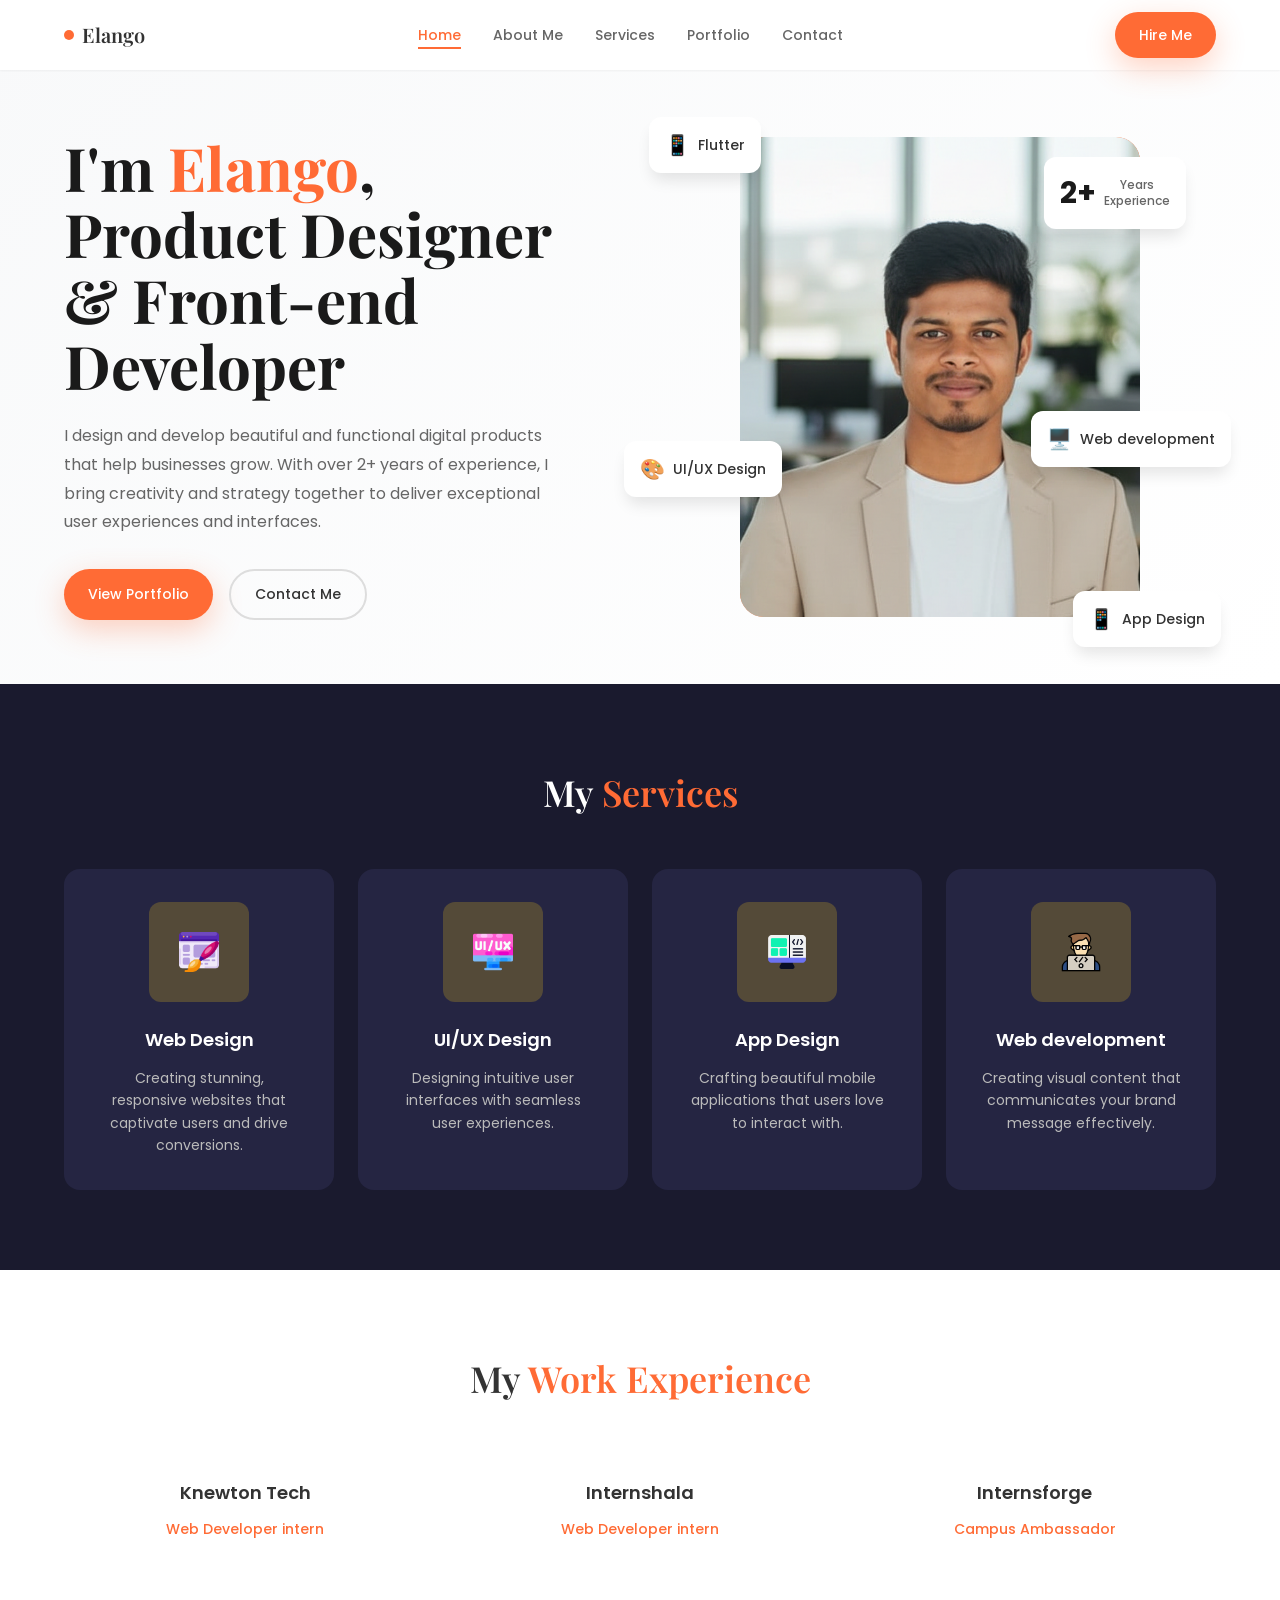
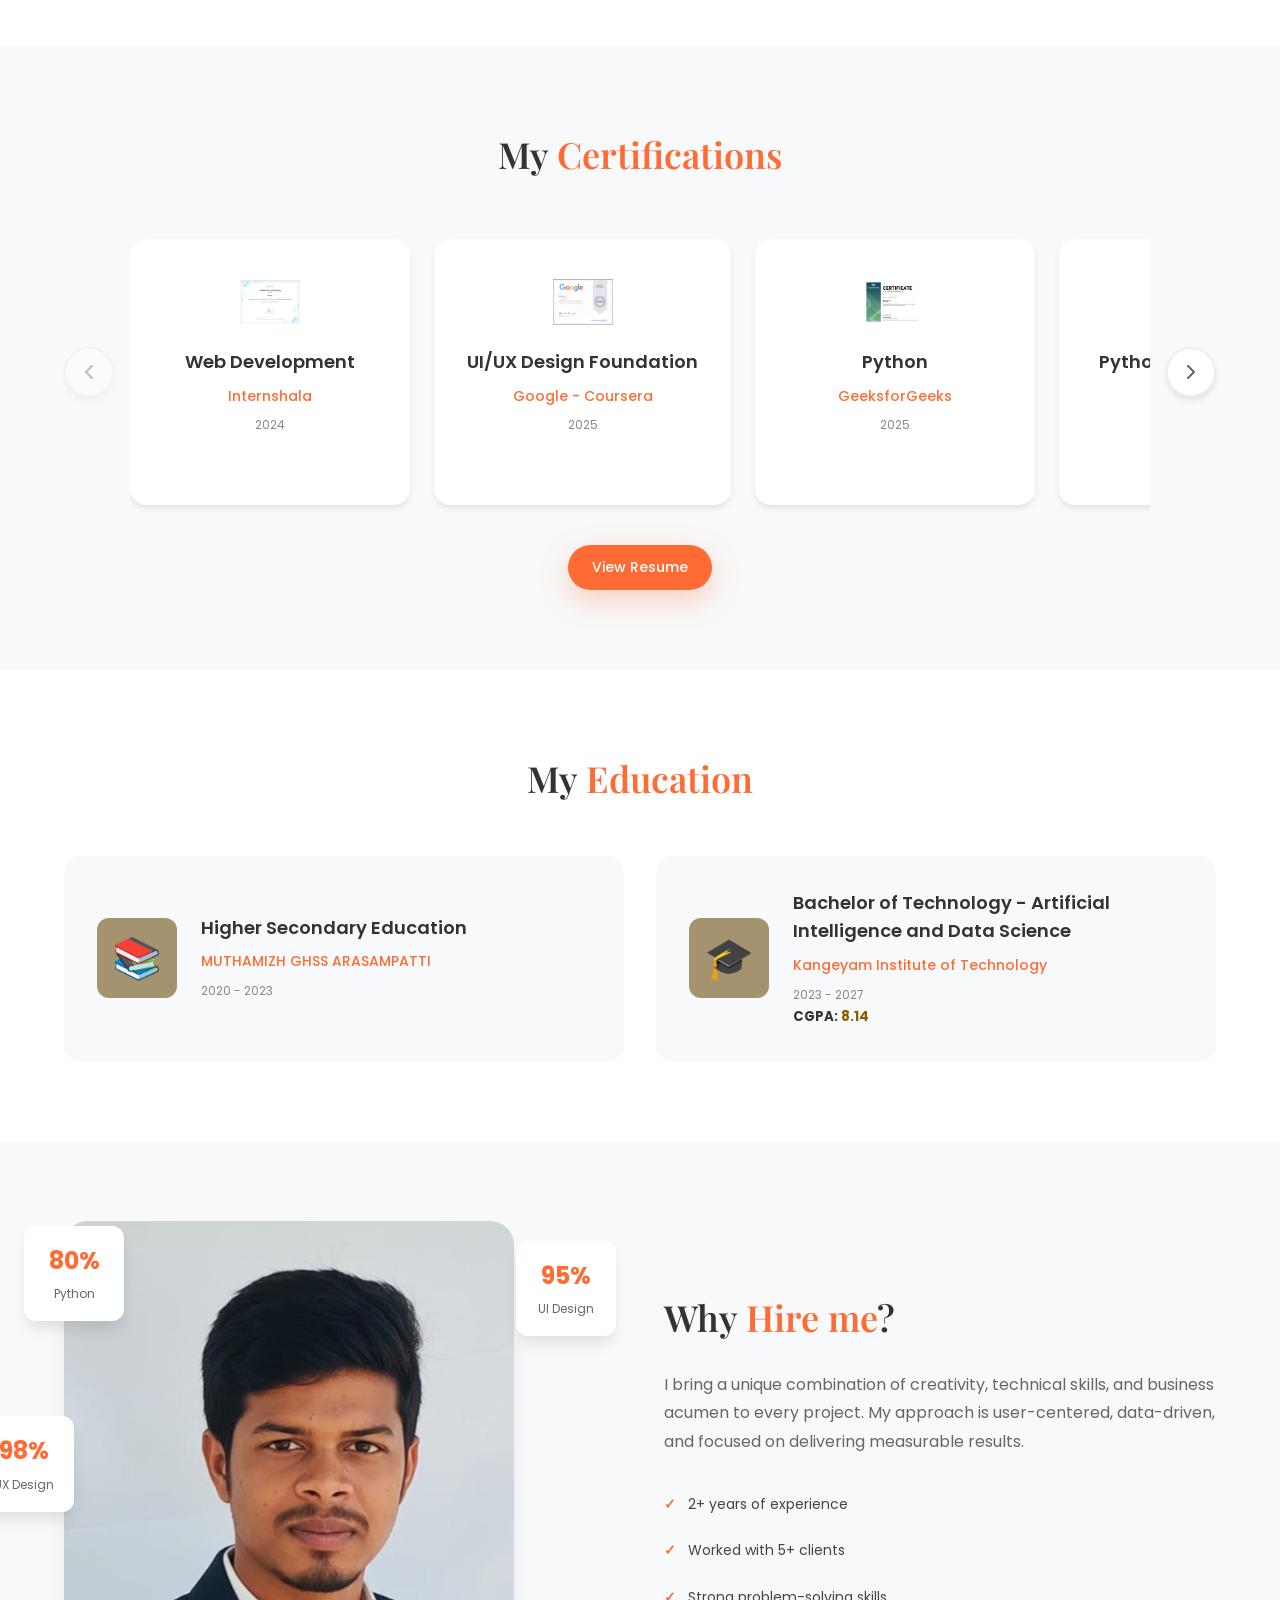
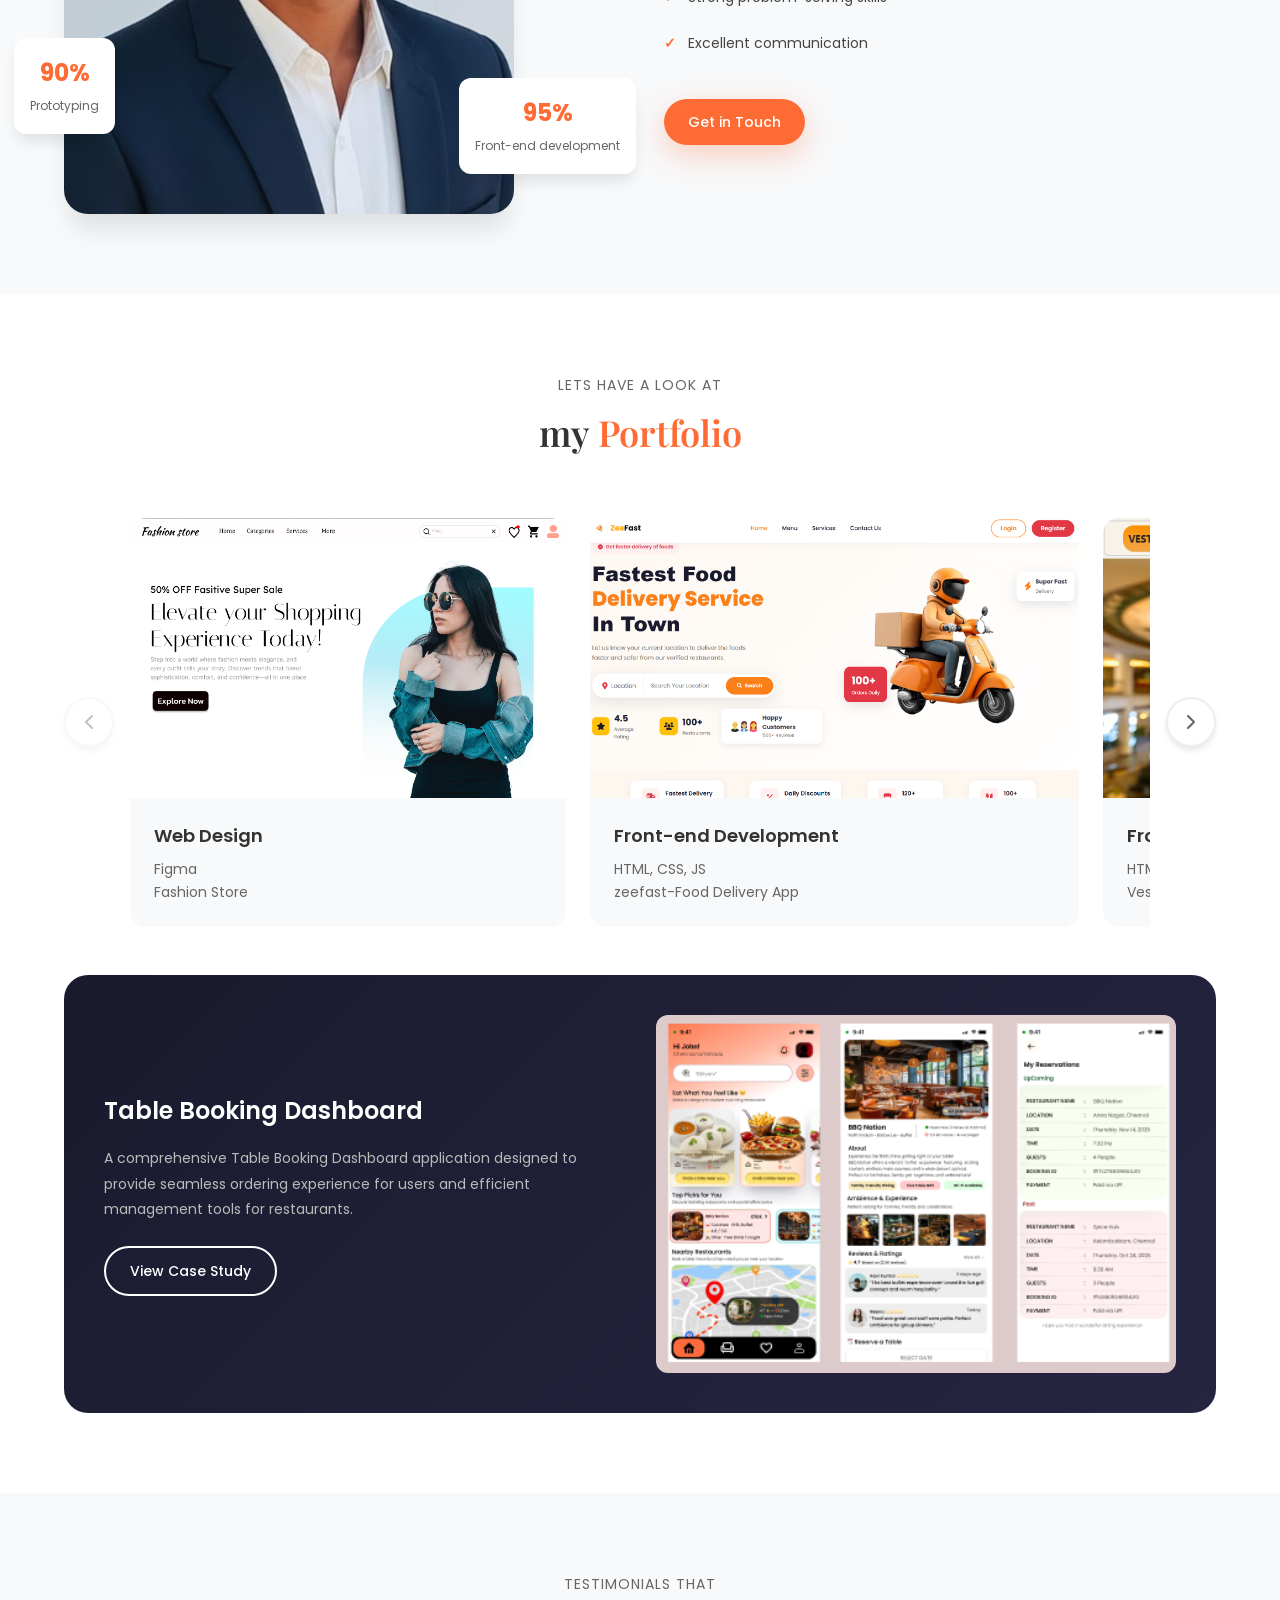
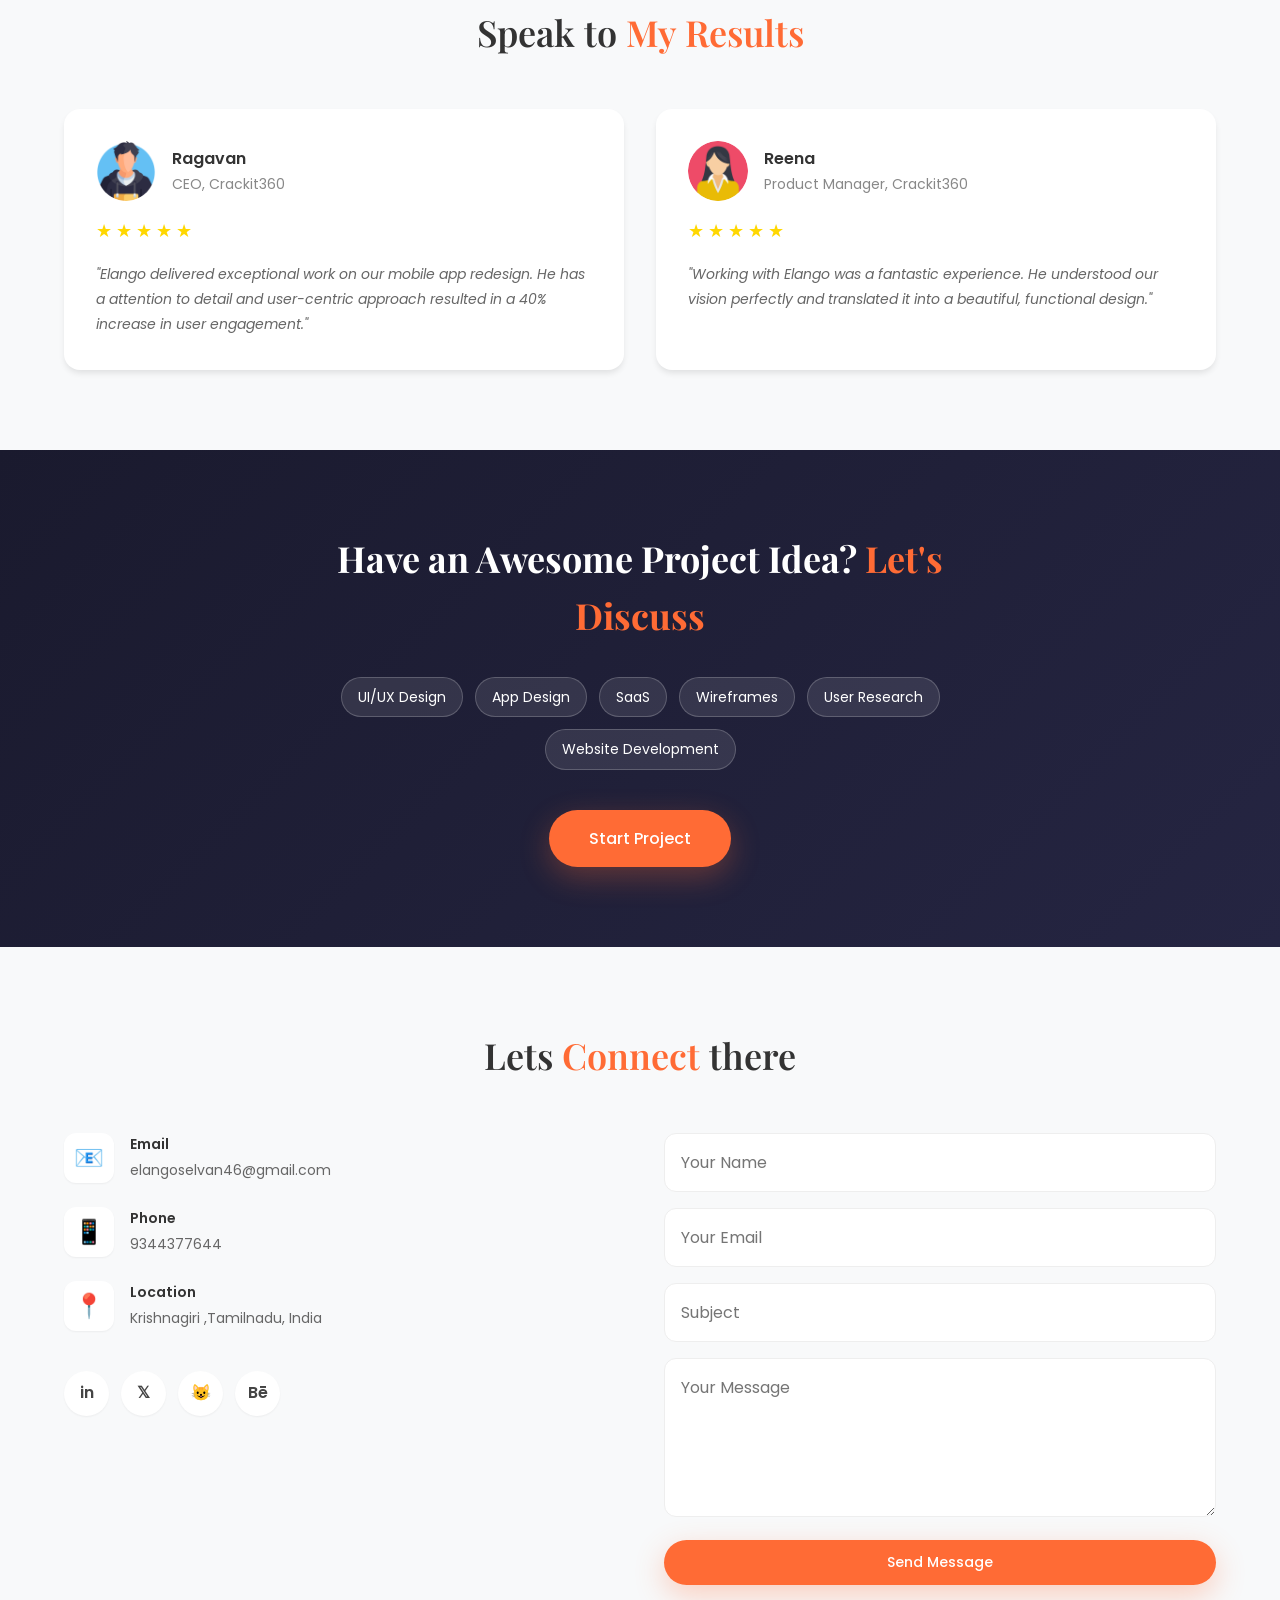
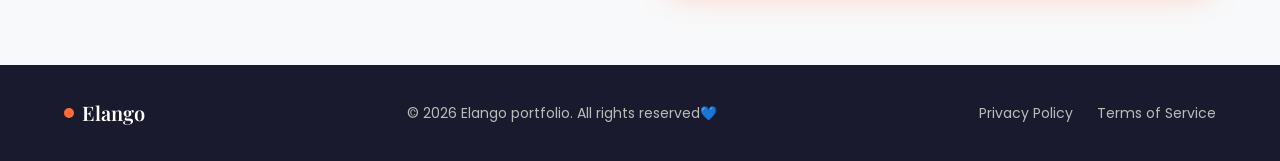
==== commit 50978fca: "changed the file path for the images" ====
--- a/index.html
+++ b/index.html
@@ -63,7 +63,7 @@
                 </div>
                 <div class="hero-image">
                     <div class="hero-image-wrapper">
-                        <img src="frontend/images/my photo 2.png" alt="Elango - Product Designer" class="hero-photo">
+                        <img src="images/my photo 2.png" alt="Elango - Product Designer" class="hero-photo">
 
                     </div>
                     <div class=" floating-card experience-badge">
@@ -100,28 +100,28 @@
             <div class="services-grid">
                 <div class="service-card" data-aos="fade-up">
                     <div class="service-icon">
-                        <img src="frontend/images/web-design.png" alt="Web Design">
+                        <img src="images/web-design.png" alt="Web Design">
                     </div>
                     <h3>Web Design</h3>
                     <p>Creating stunning, responsive websites that captivate users and drive conversions.</p>
                 </div>
                 <div class="service-card" data-aos="fade-up" data-aos-delay="100">
                     <div class="service-icon">
-                        <img src="frontend/images/ui.png" alt="UI/UX Design">
+                        <img src="images/ui.png" alt="UI/UX Design">
                     </div>
                     <h3>UI/UX Design</h3>
                     <p>Designing intuitive user interfaces with seamless user experiences.</p>
                 </div>
                 <div class="service-card" data-aos="fade-up" data-aos-delay="200">
                     <div class="service-icon">
-                        <img src="frontend/images/front-end-programming.png" alt="App Design">
+                        <img src="images/front-end-programming.png" alt="App Design">
                     </div>
                     <h3>App Design</h3>
                     <p>Crafting beautiful mobile applications that users love to interact with.</p>
                 </div>
                 <div class="service-card" data-aos="fade-up" data-aos-delay="300">
                     <div class="service-icon">
-                        <img src="frontend/images/coding.png" alt="dev">
+                        <img src="images/coding.png" alt="dev">
                     </div>
                     <h3>Web development</h3>
                     <p>Creating visual content that communicates your brand message effectively.</p>
@@ -176,7 +176,7 @@
                     <div class="certifications-grid">
                         <div class="certification-item" data-aos="fade-up" data-certificate="images/internsala.png">
                             <div class="certification-icon">
-                                <img src="frontend/images/internsala.png" alt="Web Development">
+                                <img src="images/internsala.png" alt="Web Development">
                             </div>
                             <div class="certification-details">
                                 <h4>Web Development</h4>
@@ -188,7 +188,7 @@
                         <div class="certification-item" data-aos="fade-up" data-aos-delay="100"
                             data-certificate="images/google.png">
                             <div class="certification-icon">
-                                <img src="frontend/images/google.png" alt="UI/UX Design">
+                                <img src="images/google.png" alt="UI/UX Design">
                             </div>
                             <div class="certification-details">
                                 <h4>UI/UX Design Foundation</h4>
@@ -200,7 +200,7 @@
                         <div class="certification-item" data-aos="fade-up" data-aos-delay="200"
                             data-certificate="images/gfg.png">
                             <div class="certification-icon">
-                                <img src="frontend/images/gfg.png" alt="Python">
+                                <img src="images/gfg.png" alt="Python">
                             </div>
                             <div class="certification-details">
                                 <h4>Python</h4>
@@ -212,7 +212,7 @@
                         <div class="certification-item" data-aos="fade-up" data-aos-delay="300"
                             data-certificate="images/hacker.png">
                             <div class="certification-icon">
-                                <img src="frontend/images/hacker.png" alt="Python Programming">
+                                <img src="images/hacker.png" alt="Python Programming">
                             </div>
                             <div class="certification-details">
                                 <h4>Python Programming</h4>
@@ -224,7 +224,7 @@
                         <div class="certification-item" data-aos="fade-up" data-aos-delay="400"
                             data-certificate="images/figma.png">
                             <div class="certification-icon">
-                                <img src="frontend/images/figma.png" alt="Figma">
+                                <img src="images/figma.png" alt="Figma">
                             </div>
                             <div class="certification-details">
                                 <h4>Figma</h4>
@@ -236,7 +236,7 @@
                         <div class="certification-item" data-aos="fade-up" data-aos-delay="500"
                             data-certificate="images/scalar.png">
                             <div class="certification-icon">
-                                <img src="frontend/images/scalar.png" alt="React JS">
+                                <img src="images/scalar.png" alt="React JS">
                             </div>
                             <div class="certification-details">
                                 <h4>React JS</h4>
@@ -304,9 +304,9 @@
             <button class="resume-modal-close" id="closeResumeModal">&times;</button>
             <h3>My Resume</h3>
             <div class="resume-viewer">
-                <iframe src="frontend/images/Elango T.pdf" id="resumeFrame"></iframe>
-            </div>
-            <a href="frontend/images/Elango T.pdf" download class="btn btn-primary" style="margin-top: 1rem;">Download
+                <iframe src="images/Elango T.pdf" id="resumeFrame"></iframe>
+            </div>
+            <a href="images/Elango T.pdf" download class="btn btn-primary" style="margin-top: 1rem;">Download
                 Resume</a>
         </div>
     </div>
@@ -316,7 +316,7 @@
         <div class="container">
             <div class="why-hire-content">
                 <div class="why-hire-image" data-aos="fade-right">
-                    <img src="frontend/images/elango.jpg" alt="Elango's working">
+                    <img src="images/elango.jpg" alt="Elango's working">
                     <div class="skill-badge skill-1">
                         <span class="skill-percent">95%</span>
                         <span class="skill-name">UI Design</span>
@@ -381,7 +381,7 @@
                         <!-- Project 1 -->
                         <div class="portfolio-card" data-aos="fade-up">
                             <div class="portfolio-image">
-                                <img src="frontend/images/fashionstore (1).png" alt="fashionstore image">
+                                <img src="images/fashionstore (1).png" alt="fashionstore image">
                                 <div class="portfolio-overlay">
                                     <a href="#" class="portfolio-link">View Project</a>
                                 </div>
@@ -396,7 +396,7 @@
                         <!--Project S-->
                         <div class="portfolio-card" data-aos="fade-up" data-aos-delay="300">
                             <div class="portfolio-image">
-                                <img src="frontend/images/Screenshot 2026-01-10 205639.png" alt="food delivery app">
+                                <img src="images/Screenshot 2026-01-10 205639.png" alt="food delivery app">
                                 <div class="portfolio-overlay">
                                     <a href="#" class="portfolio-link">View Project</a>
                                 </div>
@@ -411,7 +411,7 @@
                         <!-- Project 2 -->
                         <div class="portfolio-card" data-aos="fade-up" data-aos-delay="100">
                             <div class="portfolio-image">
-                                <img src="frontend/images/vesthotel.png" alt="vesthotel-image">
+                                <img src="images/vesthotel.png" alt="vesthotel-image">
                                 <div class="portfolio-overlay">
                                     <a href="#" class="portfolio-link">View Project</a>
                                 </div>
@@ -426,7 +426,7 @@
                         <!-- Project 3 -->
                         <div class="portfolio-card" data-aos="fade-up" data-aos-delay="200">
                             <div class="portfolio-image">
-                                <img src="frontend/images/fashionstore (5).png" alt="fruit App">
+                                <img src="images/fashionstore (5).png" alt="fruit App">
                                 <div class="portfolio-overlay">
                                     <a href="#" class="portfolio-link">View Project</a>
                                 </div>
@@ -441,7 +441,7 @@
                         <!-- Project 4 -->
                         <div class="portfolio-card" data-aos="fade-up" data-aos-delay="300">
                             <div class="portfolio-image">
-                                <img src="frontend/images/tablebook.png" alt="Table booking Dashboard">
+                                <img src="images/tablebook.png" alt="Table booking Dashboard">
                                 <div class="portfolio-overlay">
                                     <a href="#" class="portfolio-link">View Project</a>
                                 </div>
@@ -472,7 +472,7 @@
                     <a href="#" class="btn btn-outline">View Case Study</a>
                 </div>
                 <div class="featured-image">
-                    <img src="frontend/images/tablebook.png" alt="Table Booking Dashboard">
+                    <img src="images/tablebook.png" alt="Table Booking Dashboard">
                 </div>
             </div>
         </div>
@@ -488,7 +488,7 @@
             <div class="testimonials-grid">
                 <div class="testimonial-card" data-aos="fade-up">
                     <div class="testimonial-header">
-                        <img src="frontend/images/boy.png" alt="Client">
+                        <img src="images/boy.png" alt="Client">
                         <div class="testimonial-info">
                             <h4>Ragavan</h4>
                             <span>CEO, Crackit360</span>
@@ -506,7 +506,7 @@
                 </div>
                 <div class="testimonial-card" data-aos="fade-up" data-aos-delay="100">
                     <div class="testimonial-header">
-                        <img src="frontend/images/woman.png" alt="Client">
+                        <img src="images/woman.png" alt="Client">
                         <div class="testimonial-info">
                             <h4>Reena</h4>
                             <span>Product Manager, Crackit360</span>
--- a/styles.css
+++ b/styles.css
@@ -547,7 +547,7 @@
 
 .skill-badge.skill-3 {
     bottom: 80px;
-    left: -20px
+    left: -50px
 }
 
 .skill-badge.skill-4 {
@@ -1269,7 +1269,8 @@
     }
 
     .hero-text {
-        max-width: 100%
+        max-width: 100%;
+        font-size: medium;
     }
 
     .hero-buttons {
@@ -1384,7 +1385,7 @@
 }
 
 .certification-item:hover {
-    transform: translateY(-10px);
+    transform: translateY(-5px);
     border-color: var(--primary-orange);
     box-shadow: 0 20px 40px rgba(255, 107, 53, 0.15)
 }
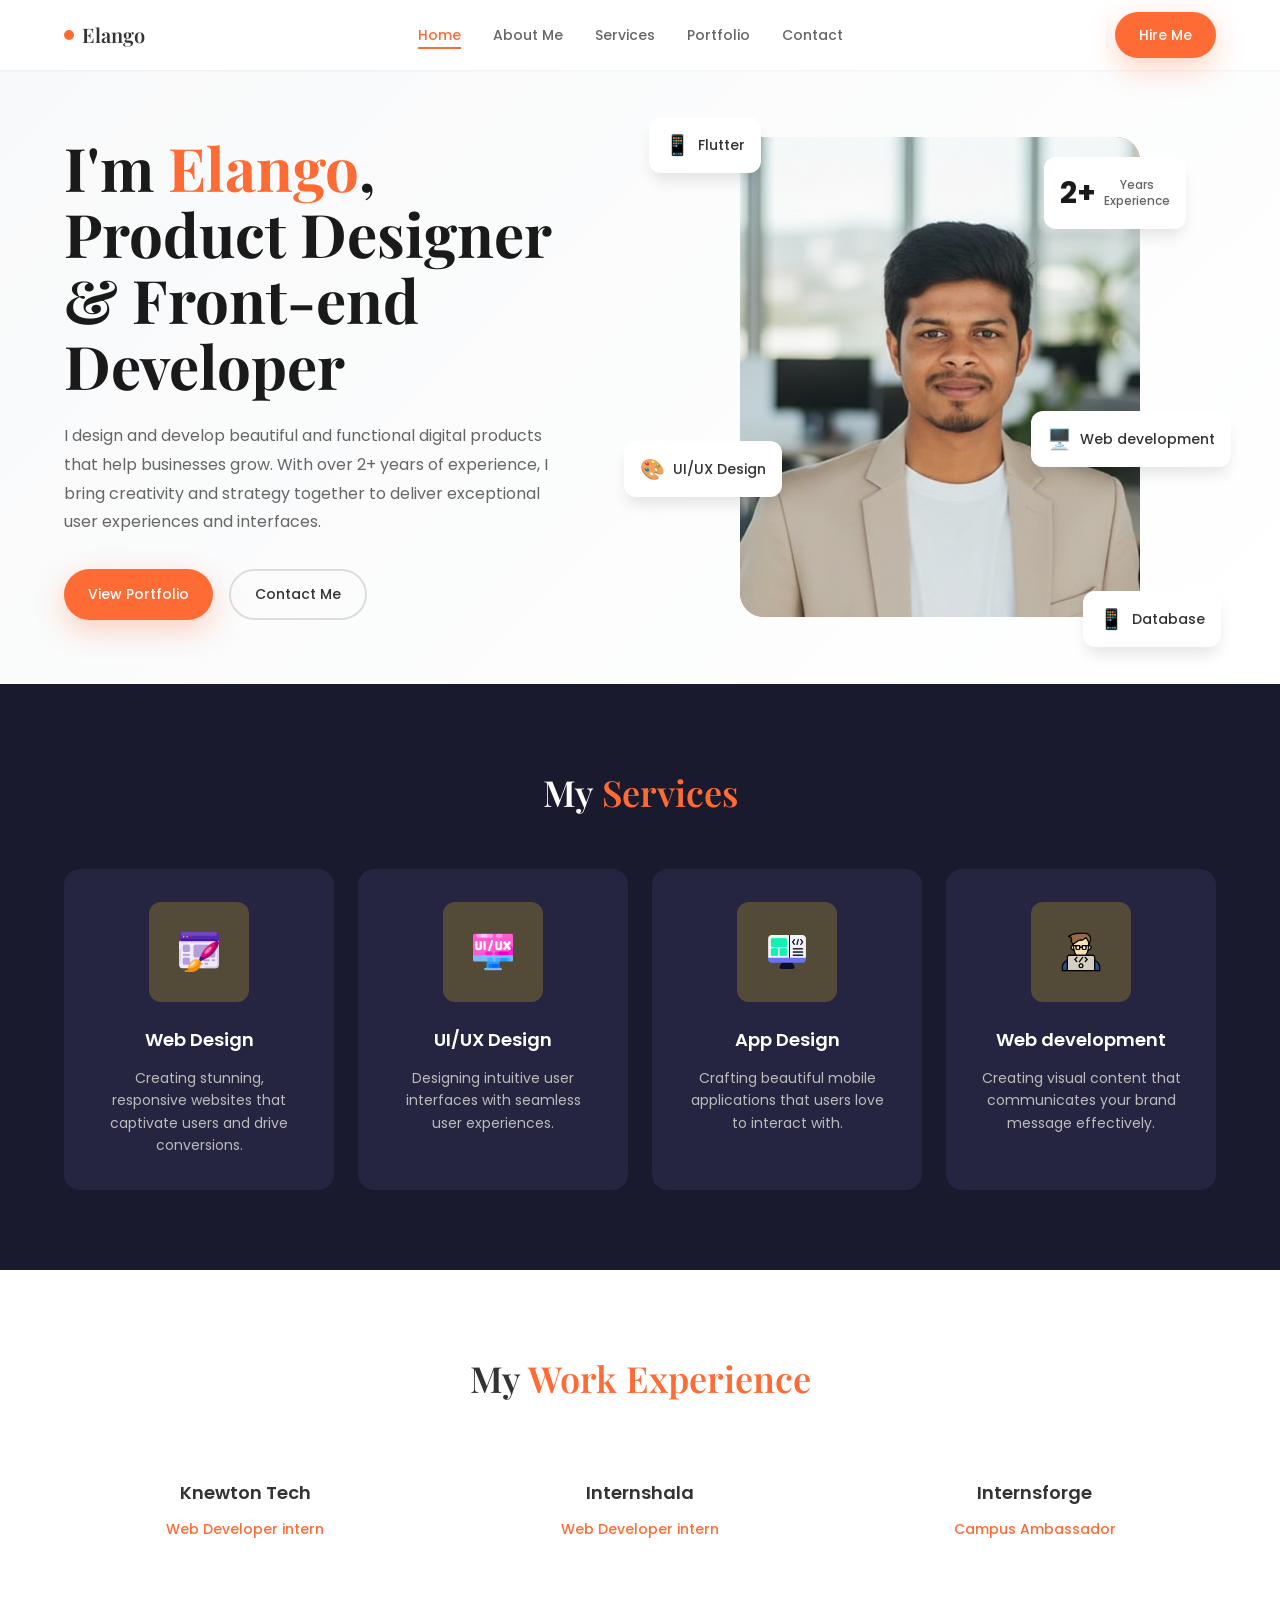
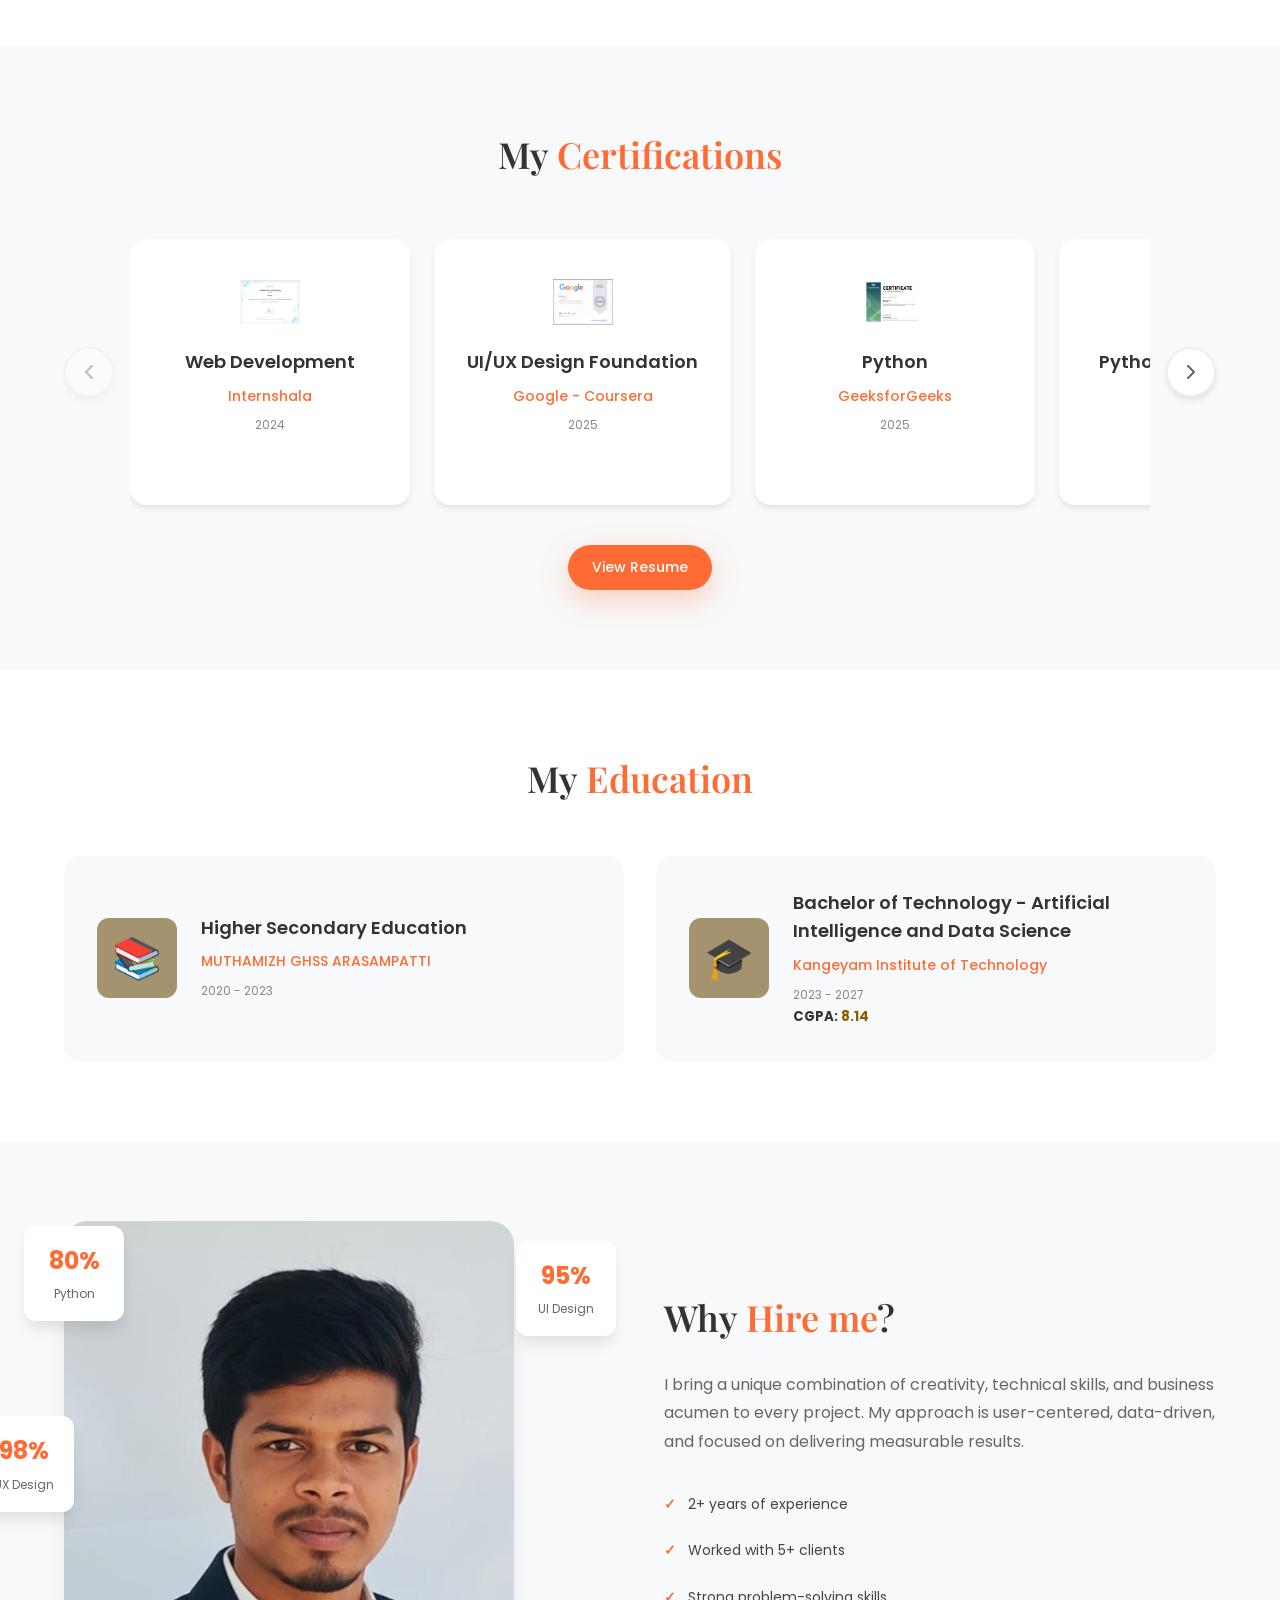
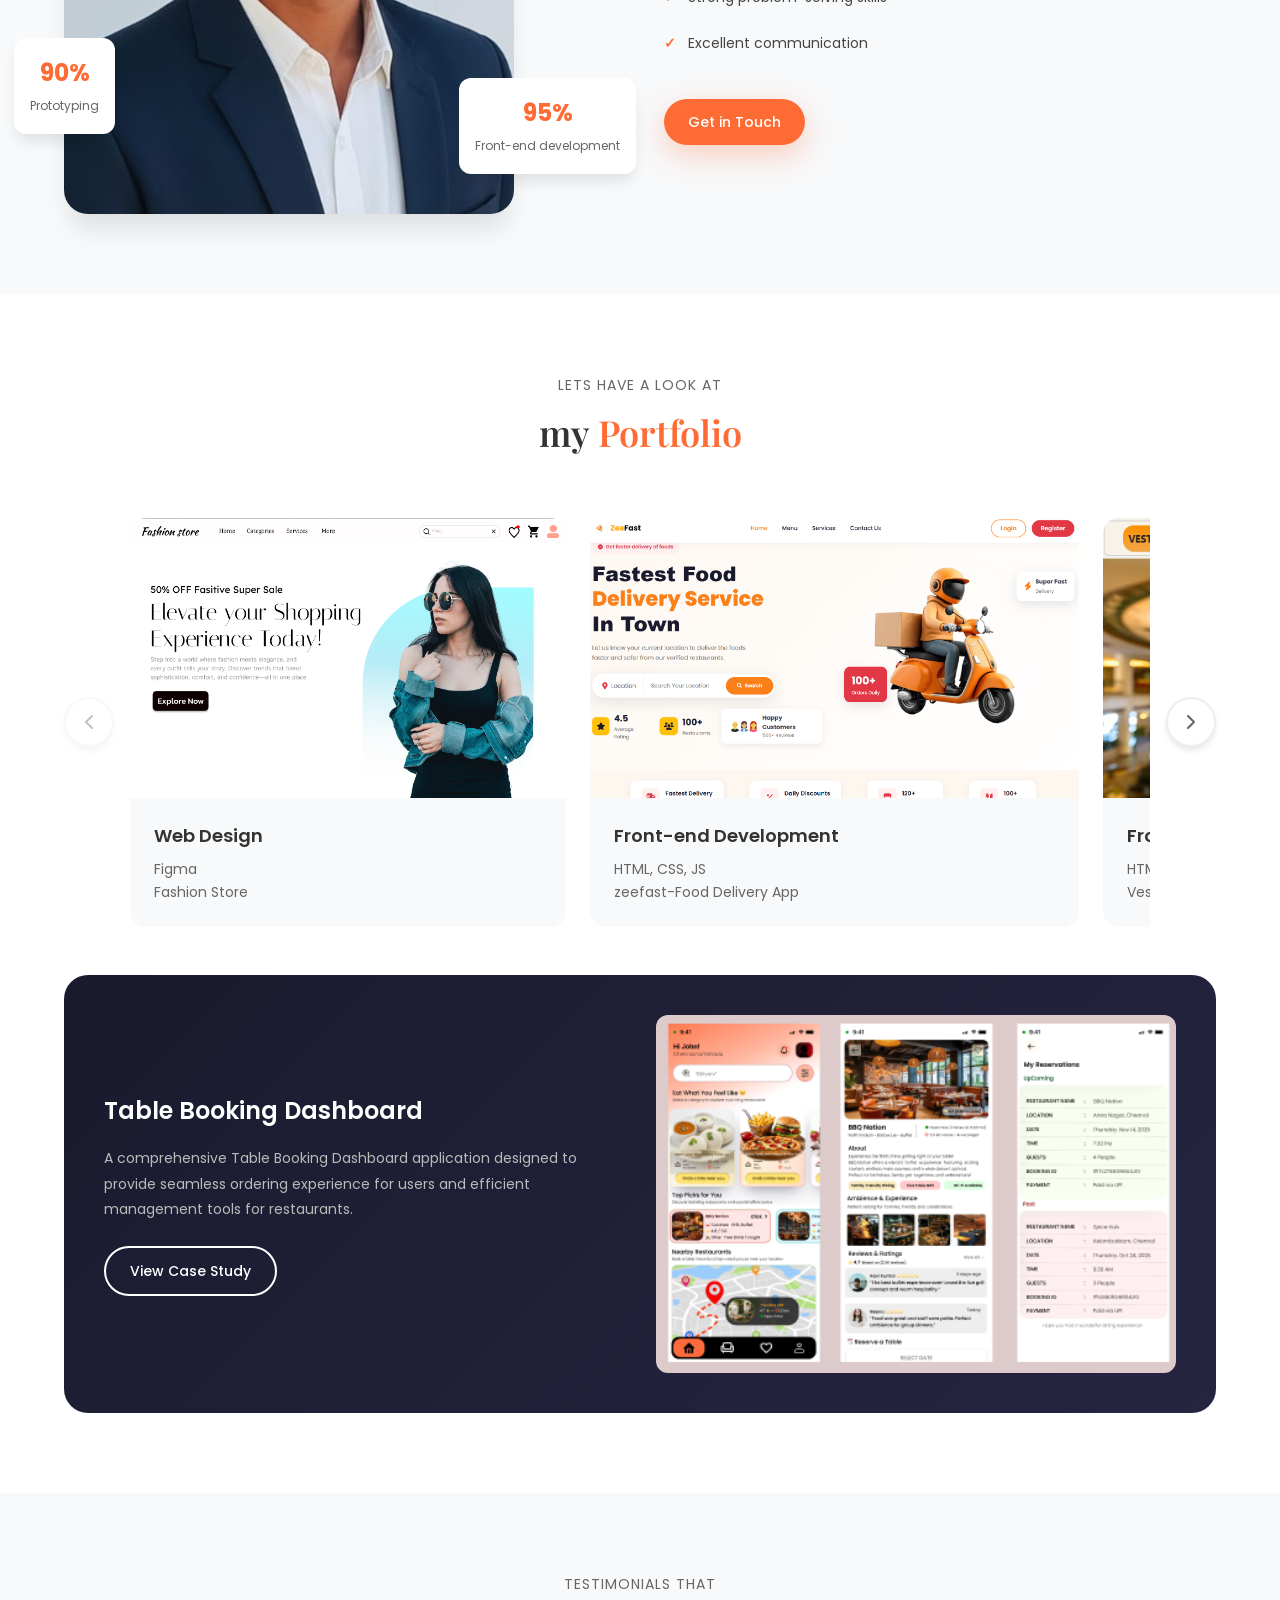
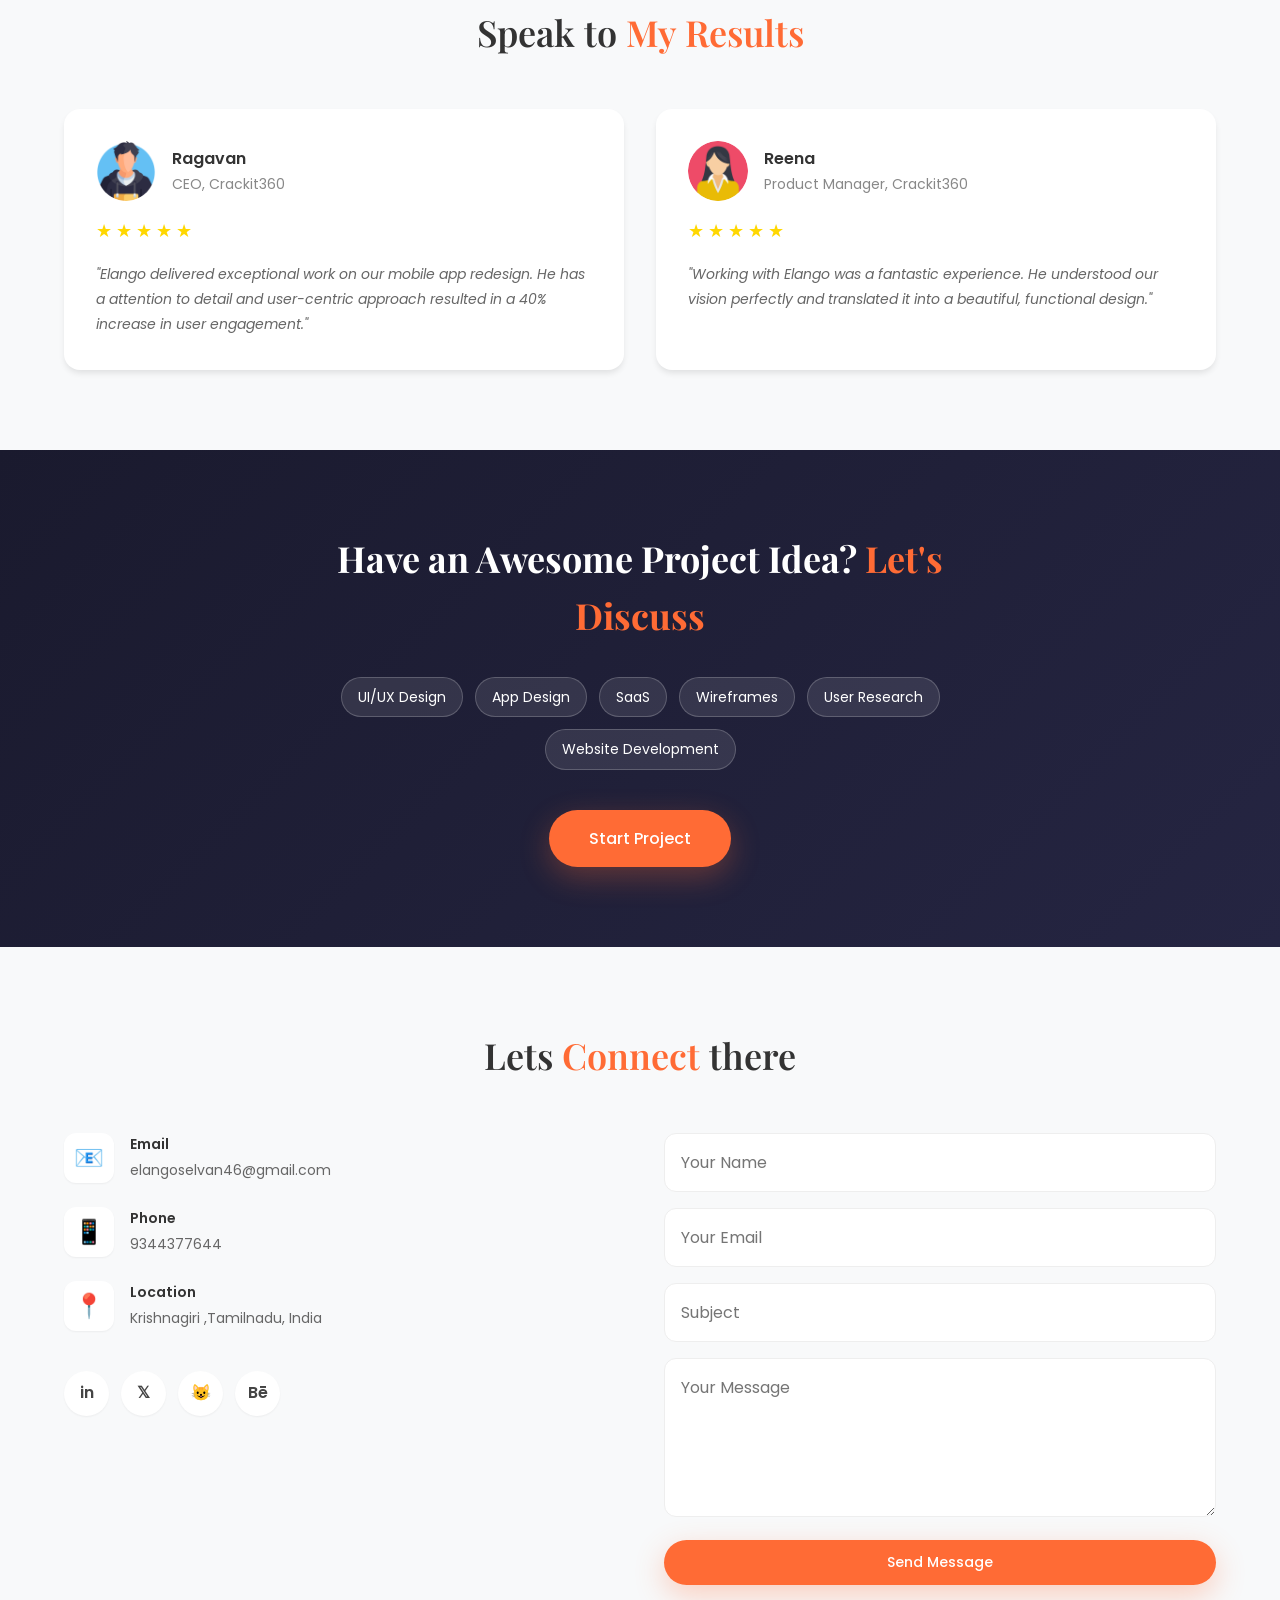
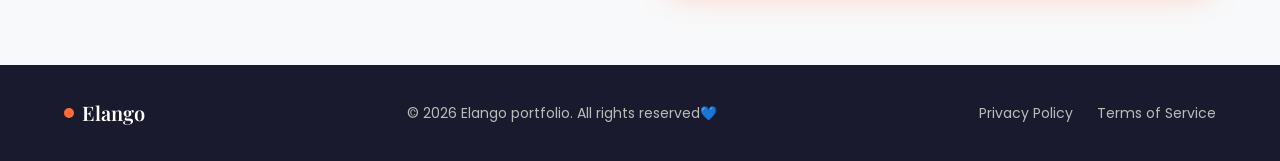
==== commit 35db26d6: "made changes on hero content" ====
--- a/index.html
+++ b/index.html
@@ -76,7 +76,7 @@
                     </div>
                     <div class="floating-card card-2">
                         <div class="floating-icon">📱</div>
-                        <span>App Design</span>
+                        <span>Database</span>
                     </div>
                     <div class="floating-card card-3">
                         <div class="floating-icon">🖥️</div>
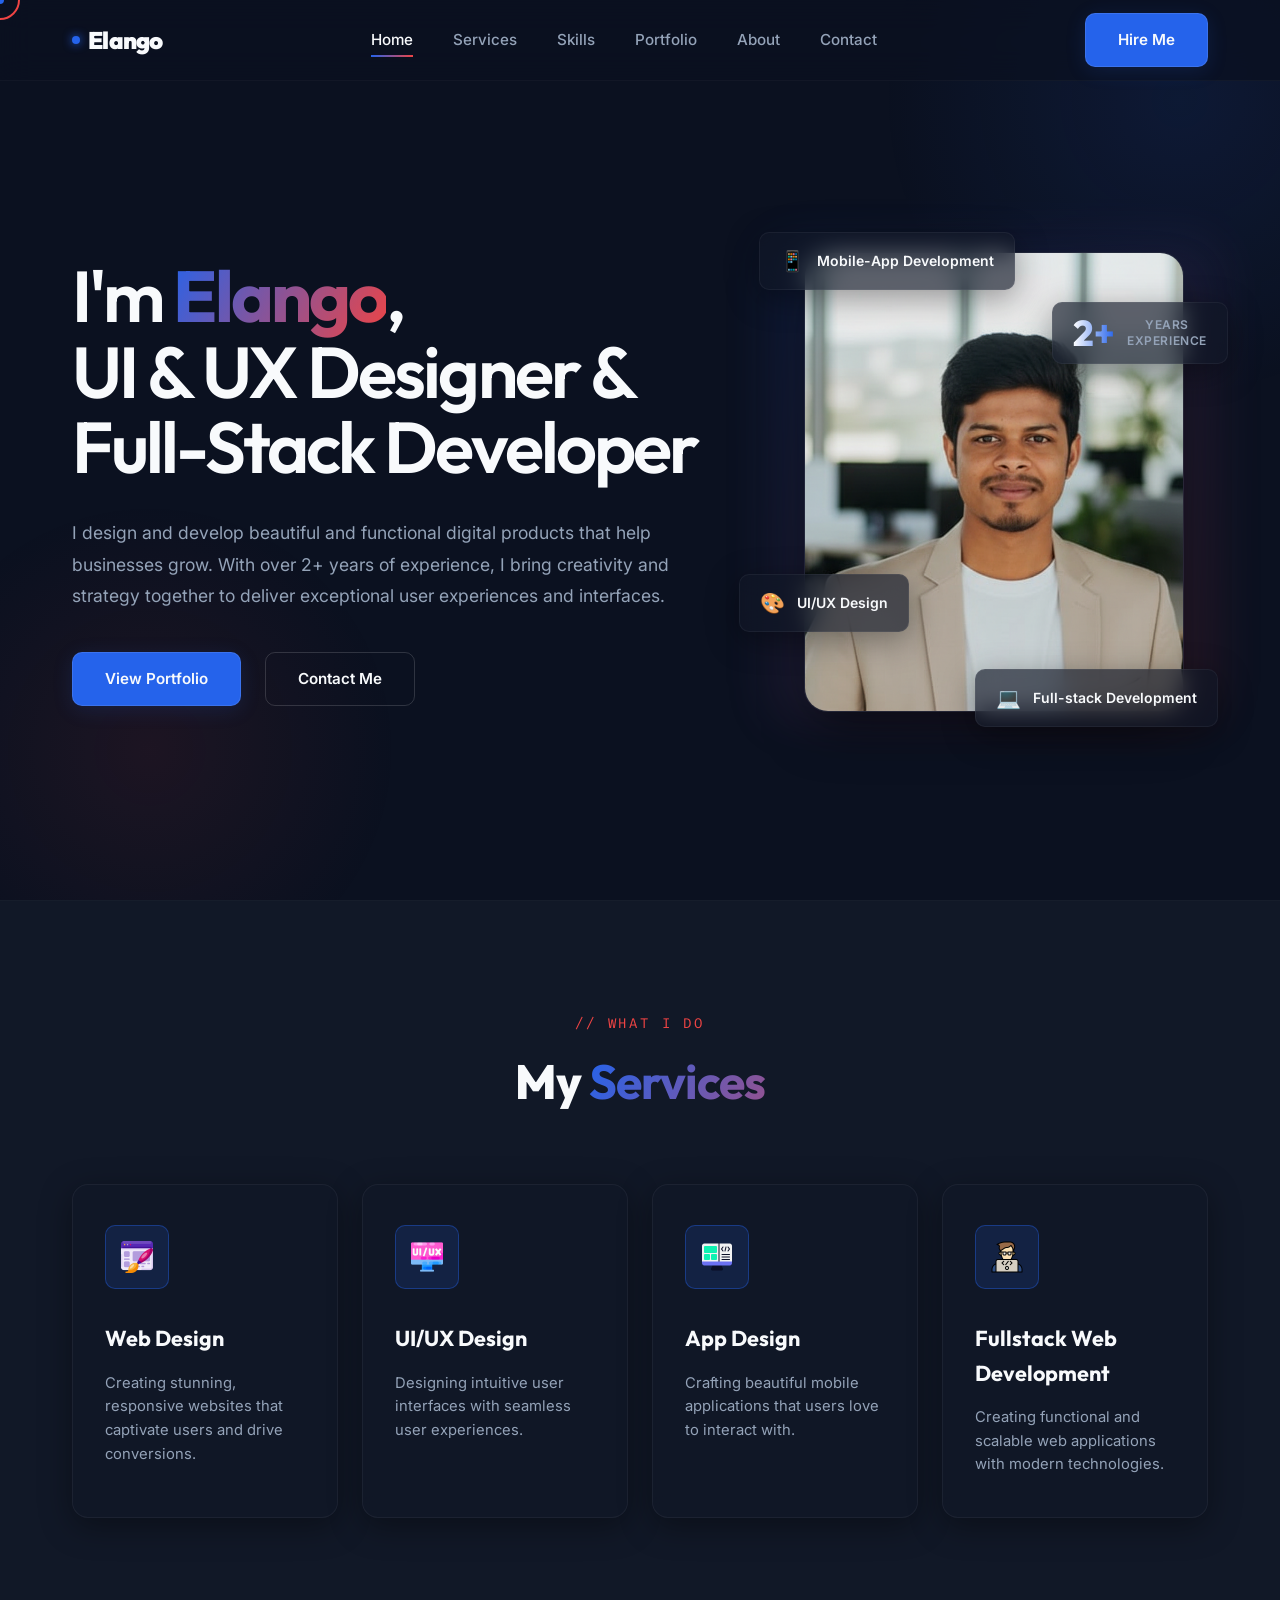
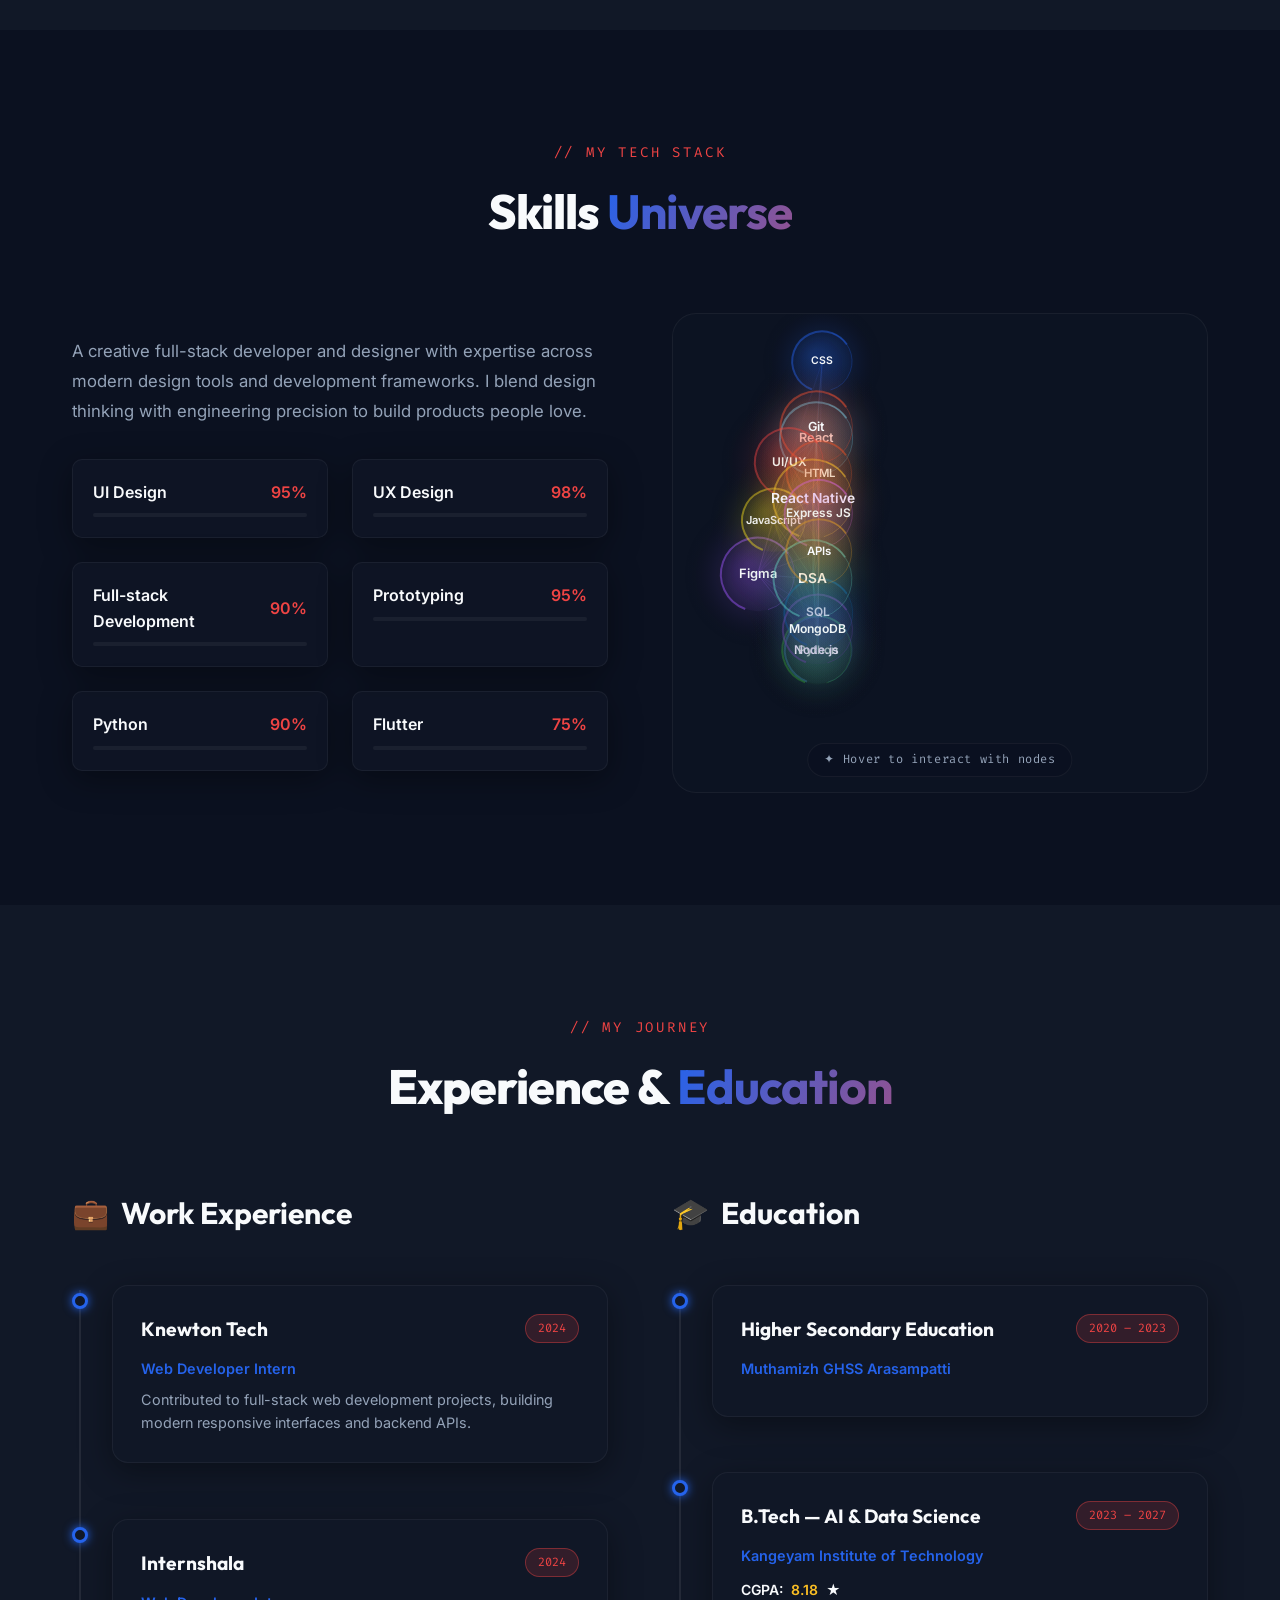
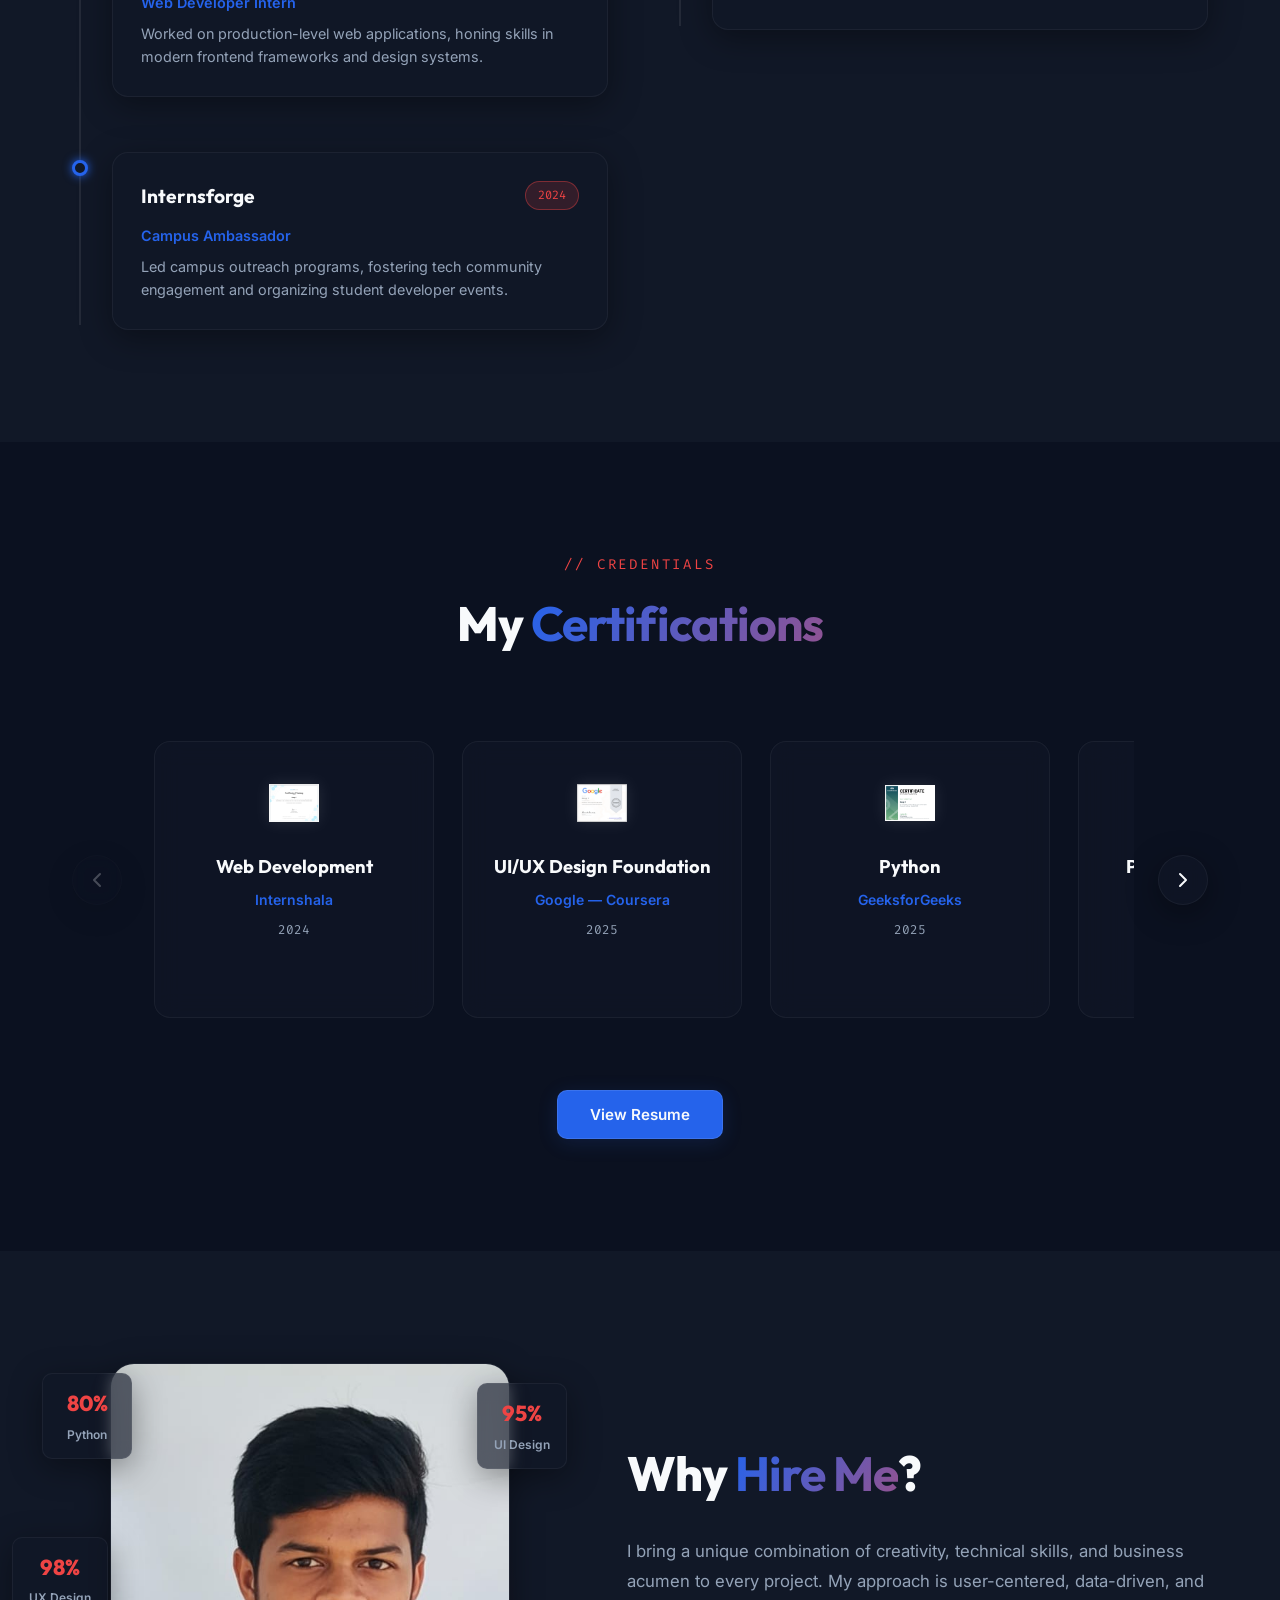
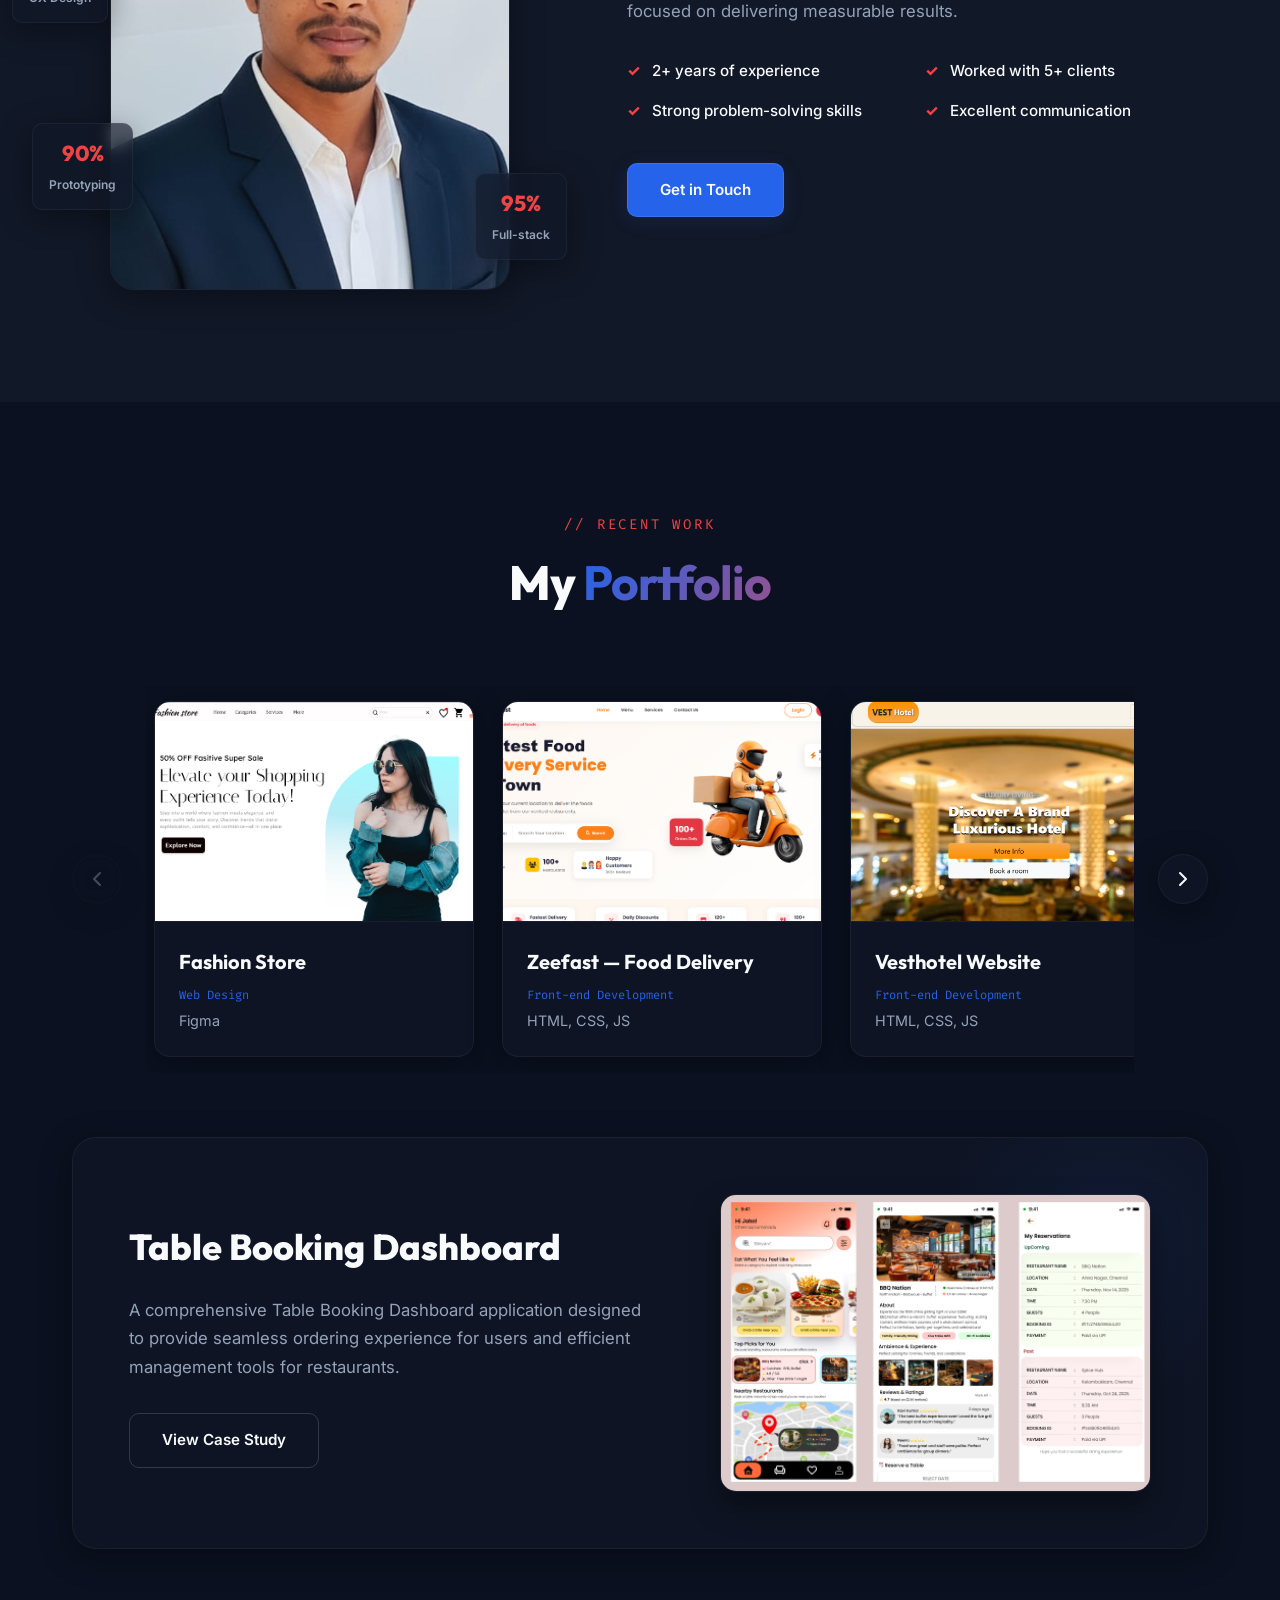
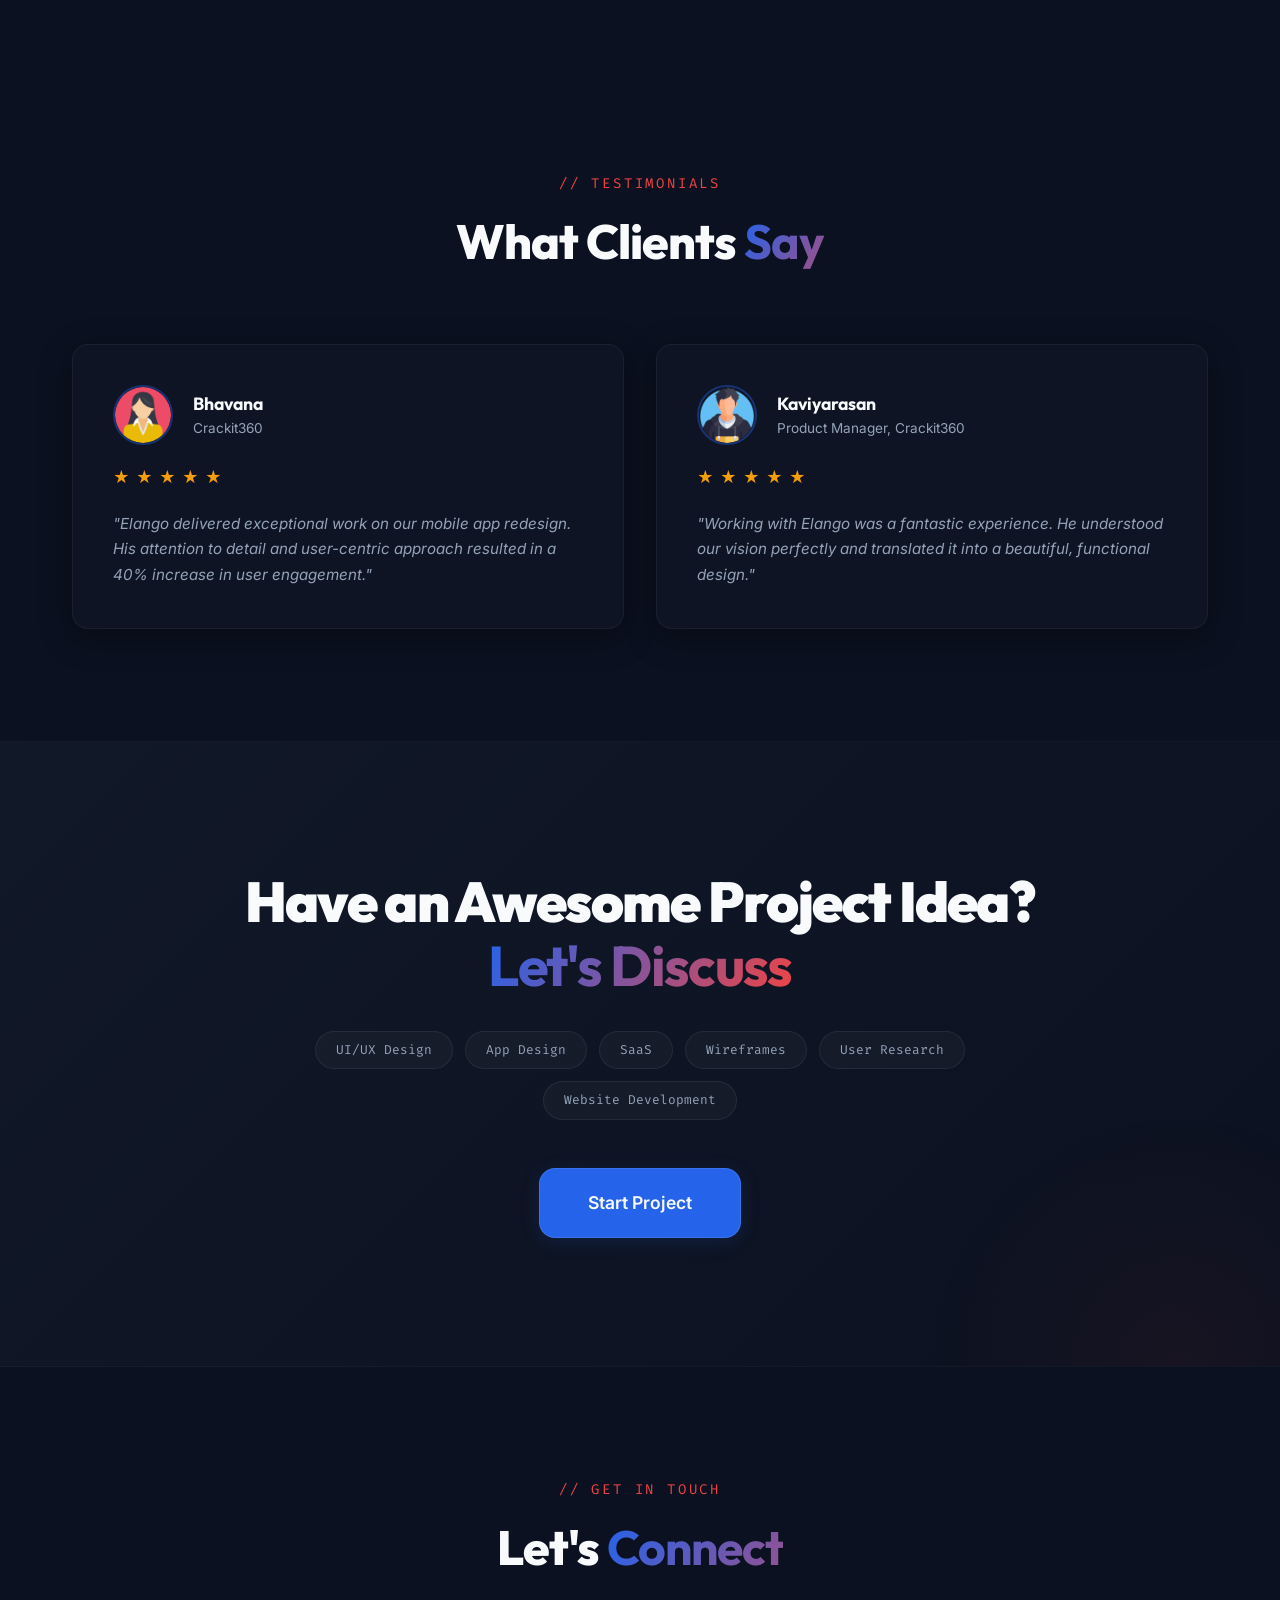
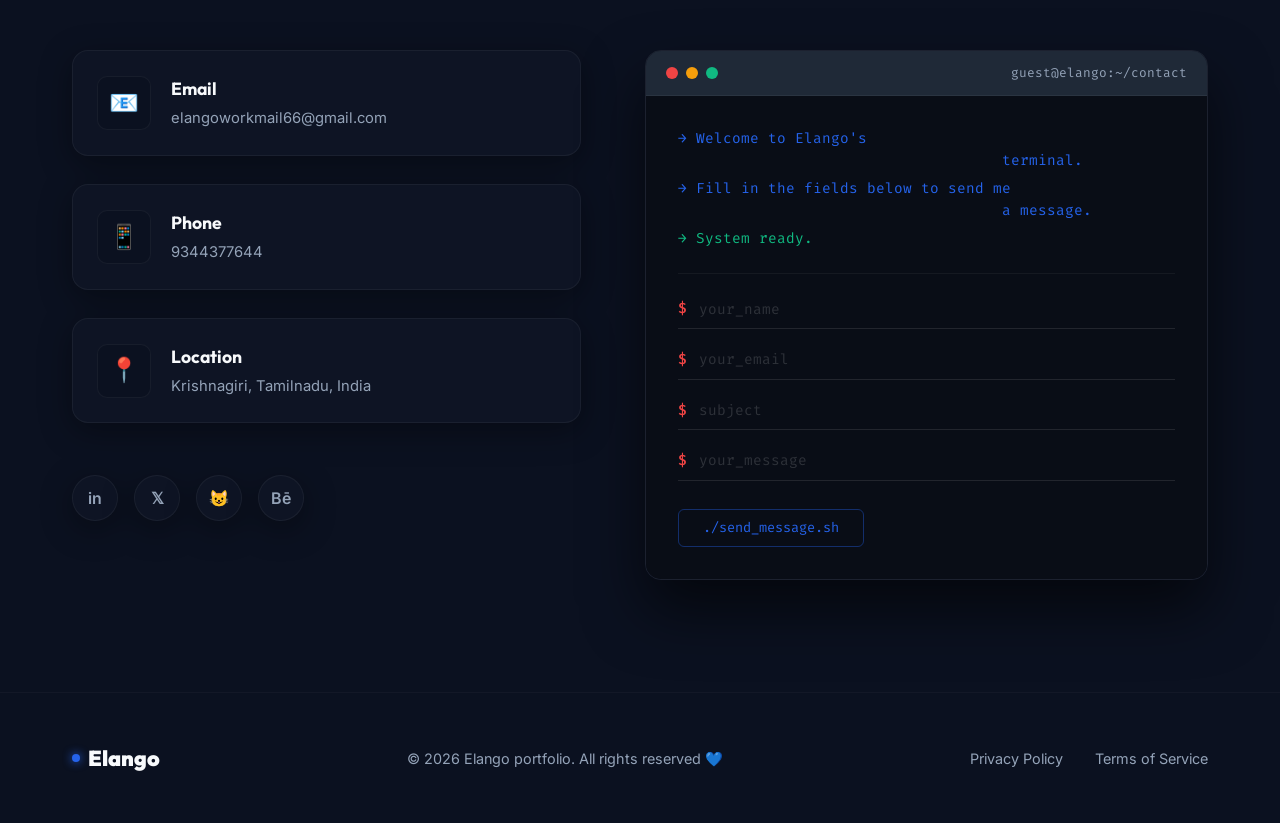
==== commit 529752df: "redesigned entire portfolio" ====
--- a/index.html
+++ b/index.html
@@ -5,34 +5,130 @@
     <meta charset="UTF-8">
     <meta name="viewport" content="width=device-width, initial-scale=1.0">
     <meta name="description"
-        content="Elango - Product Designer Portfolio. 10+ years of experience in UI/UX, Web Design, and App Design.">
-    <meta name="keywords" content="Product Designer, UI/UX, Web Design, App Design, Portfolio">
-    <title>Elango's Portfolio | Product Designer</title>
+        content="Elango - Product Designer & Full-Stack Developer Portfolio. 2+ years of experience in UI/UX, Web Design, App Design, and Full-Stack Development.">
+    <meta name="keywords" content="Product Designer, UI/UX, Web Design, App Design, Portfolio, Full-Stack Developer">
+    <meta name="author" content="Elango">
+    <meta name="theme-color" content="#0B1120">
+    <title>Elango — Product Designer & Developer</title>
+
+    <!-- Fonts -->
     <link rel="preconnect" href="https://fonts.googleapis.com">
     <link rel="preconnect" href="https://fonts.gstatic.com" crossorigin>
-    <link
-        href="https://fonts.googleapis.com/css2?family=Playfair+Display:wght@400;500;600;700&family=Poppins:wght@300;400;500;600;700&display=swap"
-        rel="stylesheet">
+
+    <!-- Stylesheet -->
     <link rel="stylesheet" href="styles.css">
+
+    <!-- GSAP & ScrollTrigger -->
+    <script src="https://cdnjs.cloudflare.com/ajax/libs/gsap/3.12.5/gsap.min.js" defer></script>
+    <script src="https://cdnjs.cloudflare.com/ajax/libs/gsap/3.12.5/ScrollTrigger.min.js" defer></script>
+
+    <!-- Three.js -->
+    <script src="https://cdnjs.cloudflare.com/ajax/libs/three.js/r128/three.min.js" defer></script>
+
+    <style>
+        /* Loading screen */
+        .loading-screen {
+            position: fixed;
+            top: 0;
+            left: 0;
+            width: 100%;
+            height: 100%;
+            background: #0B1120;
+            z-index: 99999;
+            display: flex;
+            flex-direction: column;
+            align-items: center;
+            justify-content: center;
+            transition: opacity 0.8s ease, visibility 0.8s ease;
+        }
+
+        .loading-screen.loaded {
+            opacity: 0;
+            visibility: hidden;
+            pointer-events: none;
+        }
+
+        .loading-spinner {
+            width: 60px;
+            height: 60px;
+            border: 3px solid rgba(37, 99, 235, 0.15);
+            border-top-color: #2563EB;
+            border-right-color: #EF4444;
+            border-radius: 50%;
+            animation: loaderSpin 1s cubic-bezier(0.68, -0.55, 0.265, 1.55) infinite;
+            margin-bottom: 1.5rem;
+        }
+
+        .loading-text {
+            font-family: 'Fira Code', monospace;
+            font-size: 0.85rem;
+            color: rgba(148, 163, 184, 0.8);
+            letter-spacing: 0.2em;
+            animation: loadPulse 1.5s ease-in-out infinite;
+        }
+
+        @keyframes loaderSpin {
+            0% {
+                transform: rotate(0deg) scale(1);
+            }
+
+            50% {
+                transform: rotate(180deg) scale(1.1);
+            }
+
+            100% {
+                transform: rotate(360deg) scale(1);
+            }
+        }
+
+        @keyframes loadPulse {
+
+            0%,
+            100% {
+                opacity: 0.5;
+            }
+
+            50% {
+                opacity: 1;
+            }
+        }
+    </style>
 </head>
 
 <body>
+    <!-- Loading Screen -->
+    <div class="loading-screen" id="loadingScreen">
+        <div class="loading-spinner"></div>
+        <div class="loading-text">INITIALIZING</div>
+    </div>
+
+    <!-- Three.js Background Canvas -->
+    <canvas id="bg-canvas"></canvas>
+
+    <!-- Scroll Progress Indicator -->
+    <div class="scroll-progress" id="scrollProgress"></div>
+
+    <!-- Custom Cursor -->
+    <div class="custom-cursor" id="customCursor"></div>
+    <div class="custom-cursor-glow" id="customCursorGlow"></div>
+
     <!-- Header -->
-    <header class="header">
+    <header class="header" id="mainHeader">
         <div class="container">
             <nav class="nav">
-                <a href="#" class="logo">
+                <a href="#" class="logo" data-magnetic>
                     <span class="logo-dot"></span>
                     Elango
                 </a>
                 <ul class="nav-links" id="navLinks">
                     <li><a href="#home" class="active">Home</a></li>
-                    <li><a href="#about">About Me</a></li>
                     <li><a href="#services">Services</a></li>
+                    <li><a href="#skills">Skills</a></li>
                     <li><a href="#portfolio">Portfolio</a></li>
+                    <li><a href="#about">About</a></li>
                     <li><a href="#contact">Contact</a></li>
                 </ul>
-                <a href="#contact" class="btn btn-primary">Hire Me</a>
+                <a href="#contact" class="btn btn-primary" data-magnetic>Hire Me</a>
                 <button class="mobile-menu-btn" id="mobileMenuBtn" aria-label="Toggle menu">
                     <span></span>
                     <span></span>
@@ -44,29 +140,31 @@
 
     <!-- Hero Section -->
     <section class="hero" id="home">
+        <div class="hero-glow-1"></div>
+        <div class="hero-glow-2"></div>
         <div class="container">
             <div class="hero-content">
                 <div class="hero-text">
-                    <h1 class="hero-title">
+                    <h1 class="hero-title" data-aos="fade-up">
                         I'm <span class="highlight">Elango</span>,<br>
-                        Product Designer & Front-end Developer
+                        UI & UX Designer & Full-Stack Developer
                     </h1>
-                    <p class="hero-description">
+                    <p class="hero-description" data-aos="fade-up">
                         I design and develop beautiful and functional digital products that help businesses grow.
                         With over 2+ years of experience, I bring creativity and strategy together
                         to deliver exceptional user experiences and interfaces.
                     </p>
-                    <div class="hero-buttons">
-                        <a href="#portfolio" class="btn btn-primary">View Portfolio</a>
-                        <a href="#contact" class="btn btn-outline">Contact Me</a>
+                    <div class="hero-buttons" data-aos="fade-up">
+                        <a href="#portfolio" class="btn btn-primary" data-magnetic>View Portfolio</a>
+                        <a href="#contact" class="btn btn-outline" data-magnetic>Contact Me</a>
                     </div>
                 </div>
                 <div class="hero-image">
                     <div class="hero-image-wrapper">
-                        <img src="images/my photo 2.png" alt="Elango - Product Designer" class="hero-photo">
-
-                    </div>
-                    <div class=" floating-card experience-badge">
+                        <img src="images/my photo 2.png" alt="Elango - Product Designer" class="hero-photo"
+                            loading="eager">
+                    </div>
+                    <div class="floating-card experience-badge">
                         <span class="experience-number">2+</span>
                         <span class="experience-text">Years<br>Experience</span>
                     </div>
@@ -75,16 +173,13 @@
                         <span>UI/UX Design</span>
                     </div>
                     <div class="floating-card card-2">
-                        <div class="floating-icon">📱</div>
-                        <span>Database</span>
-                    </div>
-                    <div class="floating-card card-3">
-                        <div class="floating-icon">🖥️</div>
-                        <span>Web development</span>
-                    </div>
+                        <div class="floating-icon">💻</div>
+                        <span>Full-stack Development</span>
+                    </div>
+
                     <div class="floating-card card-4">
                         <div class="floating-icon">📱</div>
-                        <span>Flutter</span>
+                        <span>Mobile-App Development</span>
                     </div>
                 </div>
             </div>
@@ -95,64 +190,215 @@
     <section class="services" id="services">
         <div class="container">
             <div class="section-header">
+                <span class="section-subtitle">// What I Do</span>
                 <h2 class="section-title">My <span class="highlight">Services</span></h2>
             </div>
             <div class="services-grid">
-                <div class="service-card" data-aos="fade-up">
+                <div class="service-card glass-panel" data-aos="fade-up">
                     <div class="service-icon">
                         <img src="images/web-design.png" alt="Web Design">
                     </div>
                     <h3>Web Design</h3>
                     <p>Creating stunning, responsive websites that captivate users and drive conversions.</p>
                 </div>
-                <div class="service-card" data-aos="fade-up" data-aos-delay="100">
+                <div class="service-card glass-panel" data-aos="fade-up" data-aos-delay="100">
                     <div class="service-icon">
                         <img src="images/ui.png" alt="UI/UX Design">
                     </div>
                     <h3>UI/UX Design</h3>
                     <p>Designing intuitive user interfaces with seamless user experiences.</p>
                 </div>
-                <div class="service-card" data-aos="fade-up" data-aos-delay="200">
+                <div class="service-card glass-panel" data-aos="fade-up" data-aos-delay="200">
                     <div class="service-icon">
                         <img src="images/front-end-programming.png" alt="App Design">
                     </div>
                     <h3>App Design</h3>
                     <p>Crafting beautiful mobile applications that users love to interact with.</p>
                 </div>
-                <div class="service-card" data-aos="fade-up" data-aos-delay="300">
+                <div class="service-card glass-panel" data-aos="fade-up" data-aos-delay="300">
                     <div class="service-icon">
-                        <img src="images/coding.png" alt="dev">
-                    </div>
-                    <h3>Web development</h3>
-                    <p>Creating visual content that communicates your brand message effectively.</p>
+                        <img src="images/coding.png" alt="Web Development">
+                    </div>
+                    <h3>Fullstack Web Development</h3>
+                    <p>Creating functional and scalable web applications with modern technologies.</p>
                 </div>
             </div>
         </div>
     </section>
 
-    <!-- Work Experience Section -->
-    <section class="experience" id="about">
+    <!-- Interactive Skills Universe Section -->
+    <section class="skills-universe-section" id="skills">
         <div class="container">
             <div class="section-header">
-                <h2 class="section-title">My <span class="highlight">Work Experience</span></h2>
-            </div>
-            <div class="experience-grid">
-                <div class="experience-item" data-aos="fade-right">
-                    <div class="experience-company">
-                        <h4>Knewton Tech</h4>
-                        <span class="experience-role">Web Developer intern</span>
-                    </div>
-                </div>
-                <div class="experience-item" data-aos="fade-left">
-                    <div class="experience-company">
-                        <h4>Internshala</h4>
-                        <span class="experience-role">Web Developer intern</span>
-                    </div>
-                </div>
-                <div class="experience-item" data-aos="fade-right">
-                    <div class="experience-company">
-                        <h4>Internsforge</h4>
-                        <span class="experience-role">Campus Ambassador</span>
+                <span class="section-subtitle">// My Tech Stack</span>
+                <h2 class="section-title">Skills <span class="highlight">Universe</span></h2>
+            </div>
+            <div class="skills-layout">
+                <div class="skills-text-content" data-aos="fade-right">
+                    <p>A creative full-stack developer and designer with expertise across modern design tools
+                        and development frameworks. I blend design thinking with engineering precision to
+                        build products people love.</p>
+
+                    <div class="skills-list-detail">
+                        <div class="skill-detail-card glass-panel">
+                            <div class="skill-detail-header">
+                                <span>UI Design</span>
+                                <span style="color: var(--primary-red);">95%</span>
+                            </div>
+                            <div class="skill-detail-bar">
+                                <div class="skill-detail-fill" data-fill="95"></div>
+                            </div>
+                        </div>
+                        <div class="skill-detail-card glass-panel">
+                            <div class="skill-detail-header">
+                                <span>UX Design</span>
+                                <span style="color: var(--primary-red);">98%</span>
+                            </div>
+                            <div class="skill-detail-bar">
+                                <div class="skill-detail-fill" data-fill="98"></div>
+                            </div>
+                        </div>
+                        <div class="skill-detail-card glass-panel">
+                            <div class="skill-detail-header">
+                                <span>Full-stack Development</span>
+                                <span style="color: var(--primary-red);">90%</span>
+                            </div>
+                            <div class="skill-detail-bar">
+                                <div class="skill-detail-fill" data-fill="90"></div>
+                            </div>
+                        </div>
+                        <div class="skill-detail-card glass-panel">
+                            <div class="skill-detail-header">
+                                <span>Prototyping</span>
+                                <span style="color: var(--primary-red);">95%</span>
+                            </div>
+                            <div class="skill-detail-bar">
+                                <div class="skill-detail-fill" data-fill="95"></div>
+                            </div>
+                        </div>
+                        <div class="skill-detail-card glass-panel">
+                            <div class="skill-detail-header">
+                                <span>Python</span>
+                                <span style="color: var(--primary-red);">90%</span>
+                            </div>
+                            <div class="skill-detail-bar">
+                                <div class="skill-detail-fill" data-fill="80"></div>
+                            </div>
+                        </div>
+                        <div class="skill-detail-card glass-panel">
+                            <div class="skill-detail-header">
+                                <span>Flutter</span>
+                                <span style="color: var(--primary-red);">75%</span>
+                            </div>
+                            <div class="skill-detail-bar">
+                                <div class="skill-detail-fill" data-fill="75"></div>
+                            </div>
+                        </div>
+                    </div>
+                </div>
+                <div class="skills-universe-wrapper" data-aos="fade-left">
+                    <canvas id="skills-canvas"></canvas>
+                    <div class="skills-universe-instructions">
+                        <span>✦</span> Hover to interact with nodes
+                    </div>
+                </div>
+            </div>
+        </div>
+    </section>
+
+    <!-- Experience & Education Timeline -->
+    <section class="timeline-section" id="about">
+        <div class="container">
+            <div class="section-header">
+                <span class="section-subtitle">// My Journey</span>
+                <h2 class="section-title">Experience & <span class="highlight">Education</span></h2>
+            </div>
+            <div class="timeline-split">
+                <!-- Work Experience Column -->
+                <div>
+                    <h3 class="timeline-column-title">
+                        <span class="icon">💼</span> Work Experience
+                    </h3>
+                    <div class="timeline-container-vertical">
+                        <div class="timeline-line-vertical">
+                            <div class="timeline-line-fill"></div>
+                        </div>
+
+                        <div class="timeline-node" data-aos="fade-up">
+                            <div class="timeline-dot"></div>
+                            <div class="timeline-card-content glass-panel">
+                                <div class="timeline-header-meta">
+                                    <h4>Knewton Tech</h4>
+                                    <span class="timeline-date-tag">2024</span>
+                                </div>
+                                <span class="timeline-role">Web Developer Intern</span>
+                                <p>Contributed to full-stack web development projects, building modern responsive
+                                    interfaces and backend APIs.</p>
+                            </div>
+                        </div>
+
+                        <div class="timeline-node" data-aos="fade-up" data-aos-delay="100">
+                            <div class="timeline-dot"></div>
+                            <div class="timeline-card-content glass-panel">
+                                <div class="timeline-header-meta">
+                                    <h4>Internshala</h4>
+                                    <span class="timeline-date-tag">2024</span>
+                                </div>
+                                <span class="timeline-role">Web Developer Intern</span>
+                                <p>Worked on production-level web applications, honing skills in modern frontend
+                                    frameworks and design systems.</p>
+                            </div>
+                        </div>
+
+                        <div class="timeline-node" data-aos="fade-up" data-aos-delay="200">
+                            <div class="timeline-dot"></div>
+                            <div class="timeline-card-content glass-panel">
+                                <div class="timeline-header-meta">
+                                    <h4>Internsforge</h4>
+                                    <span class="timeline-date-tag">2024</span>
+                                </div>
+                                <span class="timeline-role">Campus Ambassador</span>
+                                <p>Led campus outreach programs, fostering tech community engagement and organizing
+                                    student developer events.</p>
+                            </div>
+                        </div>
+                    </div>
+                </div>
+
+                <!-- Education Column -->
+                <div>
+                    <h3 class="timeline-column-title">
+                        <span class="icon">🎓</span> Education
+                    </h3>
+                    <div class="timeline-container-vertical">
+                        <div class="timeline-line-vertical">
+                            <div class="timeline-line-fill"></div>
+                        </div>
+
+                        <div class="timeline-node" data-aos="fade-up">
+                            <div class="timeline-dot"></div>
+                            <div class="timeline-card-content glass-panel">
+                                <div class="timeline-header-meta">
+                                    <h4>Higher Secondary Education</h4>
+                                    <span class="timeline-date-tag">2020 – 2023</span>
+                                </div>
+                                <span class="timeline-institution">Muthamizh GHSS Arasampatti</span>
+                            </div>
+                        </div>
+
+                        <div class="timeline-node" data-aos="fade-up" data-aos-delay="100">
+                            <div class="timeline-dot"></div>
+                            <div class="timeline-card-content glass-panel">
+                                <div class="timeline-header-meta">
+                                    <h4>B.Tech — AI & Data Science</h4>
+                                    <span class="timeline-date-tag">2023 – 2027</span>
+                                </div>
+                                <span class="timeline-institution">Kangeyam Institute of Technology</span>
+                                <div class="timeline-cgpa">
+                                    CGPA: <span class="timeline-cgpa-score">8.18</span> ★
+                                </div>
+                            </div>
+                        </div>
                     </div>
                 </div>
             </div>
@@ -163,10 +409,12 @@
     <section class="certifications" id="certifications">
         <div class="container">
             <div class="section-header">
+                <span class="section-subtitle">// Credentials</span>
                 <h2 class="section-title">My <span class="highlight">Certifications</span></h2>
             </div>
             <div class="certifications-container">
-                <button class="cert-nav-btn cert-nav-prev" id="certPrevBtn" aria-label="Previous certificates">
+                <button class="cert-nav-btn cert-nav-prev" id="certPrevBtn" aria-label="Previous certificates"
+                    data-magnetic>
                     <svg width="24" height="24" viewBox="0 0 24 24" fill="none" stroke="currentColor" stroke-width="2"
                         stroke-linecap="round" stroke-linejoin="round">
                         <polyline points="15 18 9 12 15 6"></polyline>
@@ -183,7 +431,7 @@
                                 <span class="certification-issuer">Internshala</span>
                                 <span class="certification-year">2024</span>
                             </div>
-                            <span class="view-cert-hint">Click to view</span>
+                            <span class="view-cert-hint">↗ Click to view</span>
                         </div>
                         <div class="certification-item" data-aos="fade-up" data-aos-delay="100"
                             data-certificate="images/google.png">
@@ -192,10 +440,10 @@
                             </div>
                             <div class="certification-details">
                                 <h4>UI/UX Design Foundation</h4>
-                                <span class="certification-issuer">Google - Coursera</span>
+                                <span class="certification-issuer">Google — Coursera</span>
                                 <span class="certification-year">2025</span>
                             </div>
-                            <span class="view-cert-hint">Click to view</span>
+                            <span class="view-cert-hint">↗ Click to view</span>
                         </div>
                         <div class="certification-item" data-aos="fade-up" data-aos-delay="200"
                             data-certificate="images/gfg.png">
@@ -207,7 +455,7 @@
                                 <span class="certification-issuer">GeeksforGeeks</span>
                                 <span class="certification-year">2025</span>
                             </div>
-                            <span class="view-cert-hint">Click to view</span>
+                            <span class="view-cert-hint">↗ Click to view</span>
                         </div>
                         <div class="certification-item" data-aos="fade-up" data-aos-delay="300"
                             data-certificate="images/hacker.png">
@@ -219,7 +467,7 @@
                                 <span class="certification-issuer">HackerRank</span>
                                 <span class="certification-year">2024</span>
                             </div>
-                            <span class="view-cert-hint">Click to view</span>
+                            <span class="view-cert-hint">↗ Click to view</span>
                         </div>
                         <div class="certification-item" data-aos="fade-up" data-aos-delay="400"
                             data-certificate="images/figma.png">
@@ -231,7 +479,7 @@
                                 <span class="certification-issuer">Simplylearn</span>
                                 <span class="certification-year">2025</span>
                             </div>
-                            <span class="view-cert-hint">Click to view</span>
+                            <span class="view-cert-hint">↗ Click to view</span>
                         </div>
                         <div class="certification-item" data-aos="fade-up" data-aos-delay="500"
                             data-certificate="images/scalar.png">
@@ -243,11 +491,12 @@
                                 <span class="certification-issuer">Scalar</span>
                                 <span class="certification-year">2025</span>
                             </div>
-                            <span class="view-cert-hint">Click to view</span>
-                        </div>
-                    </div>
-                </div>
-                <button class="cert-nav-btn cert-nav-next" id="certNextBtn" aria-label="Next certificates">
+                            <span class="view-cert-hint">↗ Click to view</span>
+                        </div>
+                    </div>
+                </div>
+                <button class="cert-nav-btn cert-nav-next" id="certNextBtn" aria-label="Next certificates"
+                    data-magnetic>
                     <svg width="24" height="24" viewBox="0 0 24 24" fill="none" stroke="currentColor" stroke-width="2"
                         stroke-linecap="round" stroke-linejoin="round">
                         <polyline points="9 18 15 12 9 6"></polyline>
@@ -255,7 +504,7 @@
                 </button>
             </div>
             <div class="resume-btn-container">
-                <button class="btn btn-primary" id="viewResumeBtn">View Resume</button>
+                <button class="btn btn-primary" id="viewResumeBtn" data-magnetic>View Resume</button>
             </div>
         </div>
     </section>
@@ -269,34 +518,6 @@
             </div>
         </div>
     </div>
-
-    <!-- Education Section -->
-    <section class="education" id="education">
-        <div class="container">
-            <div class="section-header">
-                <h2 class="section-title">My <span class="highlight">Education</span></h2>
-            </div>
-            <div class="education-grid">
-                <div class="education-item" data-aos="fade-left">
-                    <div class="education-icon">📚</div>
-                    <div class="education-details">
-                        <h4>Higher Secondary Education</h4>
-                        <span class="education-institution">MUTHAMIZH GHSS ARASAMPATTI </span>
-                        <span class="education-year">2020 - 2023</span>
-                    </div>
-                </div>
-                <div class="education-item" data-aos="fade-right">
-                    <div class="education-icon">🎓</div>
-                    <div class="education-details">
-                        <h4>Bachelor of Technology - Artificial Intelligence and Data Science</h4>
-                        <span class="education-institution">Kangeyam Institute of Technology</span>
-                        <span class="education-year">2023 - 2027</span>
-                        <h5>CGPA: <span style="font-weight: bold;color: rgb(143, 93, 1);">8.14</span></h5>
-                    </div>
-                </div>
-            </div>
-        </div>
-    </section>
 
     <!-- Resume Modal -->
     <div class="resume-modal" id="resumeModal">
@@ -306,8 +527,8 @@
             <div class="resume-viewer">
                 <iframe src="images/Elango T.pdf" id="resumeFrame"></iframe>
             </div>
-            <a href="images/Elango T.pdf" download class="btn btn-primary" style="margin-top: 1rem;">Download
-                Resume</a>
+            <a href="images/Elango T.pdf" download class="btn btn-primary" style="margin-top: 1.5rem;"
+                data-magnetic>Download Resume</a>
         </div>
     </div>
 
@@ -316,15 +537,11 @@
         <div class="container">
             <div class="why-hire-content">
                 <div class="why-hire-image" data-aos="fade-right">
-                    <img src="images/elango.jpg" alt="Elango's working">
+                    <img src="images/elango.jpg" alt="Elango working">
                     <div class="skill-badge skill-1">
                         <span class="skill-percent">95%</span>
                         <span class="skill-name">UI Design</span>
                     </div>
-                    <!-- <div class="skill-badge skill-2">
-                        <span class="skill-percent">90%</span>
-                        <span class="skill-name">UX Research</span>
-                    </div> -->
                     <div class="skill-badge skill-6">
                         <span class="skill-percent">98%</span>
                         <span class="skill-name">UX Design</span>
@@ -335,7 +552,7 @@
                     </div>
                     <div class="skill-badge skill-4">
                         <span class="skill-percent">95%</span>
-                        <span class="skill-name">Front-end development</span>
+                        <span class="skill-name">Full-stack</span>
                     </div>
                     <div class="skill-badge skill-5">
                         <span class="skill-percent">80%</span>
@@ -343,7 +560,7 @@
                     </div>
                 </div>
                 <div class="why-hire-text" data-aos="fade-left">
-                    <h2 class="section-title">Why <span class="highlight">Hire me</span>?</h2>
+                    <h2 class="section-title">Why <span class="highlight">Hire Me</span>?</h2>
                     <p>I bring a unique combination of creativity, technical skills, and business acumen to every
                         project. My approach is user-centered, data-driven, and focused on delivering measurable
                         results.</p>
@@ -353,7 +570,7 @@
                         <li><span class="check-icon">✓</span> Strong problem-solving skills</li>
                         <li><span class="check-icon">✓</span> Excellent communication</li>
                     </ul>
-                    <a href="#contact" class="btn btn-primary">Get in Touch</a>
+                    <a href="#contact" class="btn btn-primary" data-magnetic>Get in Touch</a>
                 </div>
             </div>
         </div>
@@ -363,13 +580,13 @@
     <section class="portfolio" id="portfolio">
         <div class="container">
             <div class="section-header">
-                <p class="section-subtitle">Lets have a look at</p>
-                <h2 class="section-title">my <span class="highlight">Portfolio</span></h2>
+                <span class="section-subtitle">// Recent Work</span>
+                <h2 class="section-title">My <span class="highlight">Portfolio</span></h2>
             </div>
 
             <div class="portfolio-container">
                 <button class="portfolio-nav-btn portfolio-nav-prev" id="portfolioPrevBtn"
-                    aria-label="Previous projects">
+                    aria-label="Previous projects" data-magnetic>
                     <svg width="24" height="24" viewBox="0 0 24 24" fill="none" stroke="currentColor" stroke-width="2"
                         stroke-linecap="round" stroke-linejoin="round">
                         <polyline points="15 18 9 12 15 6"></polyline>
@@ -379,83 +596,85 @@
                 <div class="portfolio-wrapper">
                     <div class="portfolio-slider" id="portfolioSlider">
                         <!-- Project 1 -->
-                        <div class="portfolio-card" data-aos="fade-up">
+                        <div class="portfolio-card glass-panel" data-aos="fade-up">
                             <div class="portfolio-image">
-                                <img src="images/fashionstore (1).png" alt="fashionstore image">
+                                <img src="images/fashionstore (1).png" alt="Fashion Store" loading="lazy">
                                 <div class="portfolio-overlay">
                                     <a href="#" class="portfolio-link">View Project</a>
                                 </div>
                             </div>
                             <div class="portfolio-info">
-                                <h3>Web Design</h3>
+                                <h3>Fashion Store</h3>
+                                <p>Web Design</p>
                                 <p>Figma</p>
-                                <p>Fashion Store</p>
-                            </div>
-                        </div>
-
-                        <!--Project S-->
-                        <div class="portfolio-card" data-aos="fade-up" data-aos-delay="300">
+                            </div>
+                        </div>
+
+                        <!-- Project 2 -->
+                        <div class="portfolio-card glass-panel" data-aos="fade-up" data-aos-delay="100">
                             <div class="portfolio-image">
-                                <img src="images/Screenshot 2026-01-10 205639.png" alt="food delivery app">
+                                <img src="images/Screenshot 2026-01-10 205639.png" alt="Zeefast Food Delivery"
+                                    loading="lazy">
                                 <div class="portfolio-overlay">
                                     <a href="#" class="portfolio-link">View Project</a>
                                 </div>
                             </div>
                             <div class="portfolio-info">
-                                <h3>Front-end Development</h3>
+                                <h3>Zeefast — Food Delivery</h3>
+                                <p>Front-end Development</p>
                                 <p>HTML, CSS, JS</p>
-                                <p>zeefast-Food Delivery App</p>
-                            </div>
-                        </div>
-
-                        <!-- Project 2 -->
-                        <div class="portfolio-card" data-aos="fade-up" data-aos-delay="100">
+                            </div>
+                        </div>
+
+                        <!-- Project 3 -->
+                        <div class="portfolio-card glass-panel" data-aos="fade-up" data-aos-delay="200">
                             <div class="portfolio-image">
-                                <img src="images/vesthotel.png" alt="vesthotel-image">
+                                <img src="images/vesthotel.png" alt="Vesthotel Website" loading="lazy">
                                 <div class="portfolio-overlay">
                                     <a href="#" class="portfolio-link">View Project</a>
                                 </div>
                             </div>
                             <div class="portfolio-info">
-                                <h3>Front-end Development</h3>
+                                <h3>Vesthotel Website</h3>
+                                <p>Front-end Development</p>
                                 <p>HTML, CSS, JS</p>
-                                <p>Vesthotel website</p>
-                            </div>
-                        </div>
-
-                        <!-- Project 3 -->
-                        <div class="portfolio-card" data-aos="fade-up" data-aos-delay="200">
+                            </div>
+                        </div>
+
+                        <!-- Project 4 -->
+                        <div class="portfolio-card glass-panel" data-aos="fade-up" data-aos-delay="300">
                             <div class="portfolio-image">
-                                <img src="images/fashionstore (5).png" alt="fruit App">
+                                <img src="images/fashionstore (5).png" alt="Shoify App" loading="lazy">
                                 <div class="portfolio-overlay">
                                     <a href="#" class="portfolio-link">View Project</a>
                                 </div>
                             </div>
                             <div class="portfolio-info">
-                                <h3>App Design</h3>
+                                <h3>Shoify App</h3>
+                                <p>App Design</p>
                                 <p>Figma</p>
-                                <p>shoify App</p>
-                            </div>
-                        </div>
-
-                        <!-- Project 4 -->
-                        <div class="portfolio-card" data-aos="fade-up" data-aos-delay="300">
+                            </div>
+                        </div>
+
+                        <!-- Project 5 -->
+                        <div class="portfolio-card glass-panel" data-aos="fade-up" data-aos-delay="400">
                             <div class="portfolio-image">
-                                <img src="images/tablebook.png" alt="Table booking Dashboard">
+                                <img src="images/tablebook.png" alt="Table Booking Dashboard" loading="lazy">
                                 <div class="portfolio-overlay">
                                     <a href="#" class="portfolio-link">View Project</a>
                                 </div>
                             </div>
                             <div class="portfolio-info">
-                                <h3>UI/UX Design</h3>
+                                <h3>Table Booking Dashboard</h3>
+                                <p>UI/UX Design</p>
                                 <p>Figma</p>
-                                <p>Table Booking Dashboard</p>
-                            </div>
-                        </div>
-                    </div>
-                </div>
-
-                <button class="portfolio-nav-btn portfolio-nav-next" id="portfolioNextBtn" aria-label="Next projects">
+                            </div>
+                        </div>
+                    </div>
+                </div>
+
+                <button class="portfolio-nav-btn portfolio-nav-next" id="portfolioNextBtn" aria-label="Next projects"
+                    data-magnetic>
                     <svg width="24" height="24" viewBox="0 0 24 24" fill="none" stroke="currentColor" stroke-width="2"
                         stroke-linecap="round" stroke-linejoin="round">
                         <polyline points="9 18 15 12 9 6"></polyline>
@@ -463,13 +682,13 @@
                 </button>
             </div>
 
-            <div class="portfolio-featured" data-aos="fade-up" style="margin-top: 2.5rem;">
+            <!-- Featured Project -->
+            <div class="portfolio-featured glass-panel" data-aos="fade-up" style="margin-top: 2rem;">
                 <div class="featured-content">
                     <h3>Table Booking Dashboard</h3>
                     <p>A comprehensive Table Booking Dashboard application designed to provide seamless ordering
-                        experience for
-                        users and efficient management tools for restaurants.</p>
-                    <a href="#" class="btn btn-outline">View Case Study</a>
+                        experience for users and efficient management tools for restaurants.</p>
+                    <a href="#" class="btn btn-outline" id="viewCaseStudyBtn" data-magnetic>View Case Study</a>
                 </div>
                 <div class="featured-image">
                     <img src="images/tablebook.png" alt="Table Booking Dashboard">
@@ -478,20 +697,83 @@
         </div>
     </section>
 
+    <!-- Case Study Slide-Out Panel -->
+    <div class="case-study-overlay" id="caseStudyOverlay"></div>
+    <div class="case-study-panel" id="caseStudyPanel">
+        <div class="case-study-header">
+            <h3>Table Booking Dashboard — <span class="highlight">Case Study</span></h3>
+            <button class="case-study-close" id="caseStudyClose">&times;</button>
+        </div>
+        <div class="case-study-body">
+            <img src="images/tablebook.png" alt="Table Booking Banner" class="case-study-banner">
+
+            <div class="case-study-grid">
+                <div class="case-study-block">
+                    <h4 class="case-study-section-title">🔍 Problem</h4>
+                    <p>Restaurant owners struggled with manual table reservation processes, leading to
+                        overbooking, miscommunication, and poor customer satisfaction. Customers wanted an
+                        intuitive way to browse, reserve, and manage their dining experiences.</p>
+                </div>
+                <div class="case-study-block">
+                    <h4 class="case-study-section-title">💡 Solution</h4>
+                    <p>Designed a comprehensive dashboard that streamlines the entire table booking flow — from
+                        real-time availability checks to automated confirmations — providing both restaurant
+                        staff and customers with a seamless experience.</p>
+                </div>
+            </div>
+
+            <div class="case-study-block" style="margin-bottom: 2.5rem;">
+                <h4 class="case-study-section-title">🛠 Technologies</h4>
+                <div class="case-study-tags">
+                    <span class="case-study-tag">Figma</span>
+                    <span class="case-study-tag">UI/UX Design</span>
+                    <span class="case-study-tag">Prototyping</span>
+                    <span class="case-study-tag">User Research</span>
+                    <span class="case-study-tag">Wireframing</span>
+                </div>
+            </div>
+
+            <div class="case-study-block" style="margin-bottom: 2.5rem;">
+                <h4 class="case-study-section-title">📐 Design Process</h4>
+                <div class="wireframe-visualizer">
+                    <div class="wireframe-slide">
+                        <h5>Step 1 — User Research & Discovery</h5>
+                        <div class="wireframe-slide-box">Interviews · Surveys · Competitive Analysis</div>
+                    </div>
+                    <div class="wireframe-slide">
+                        <h5>Step 2 — Information Architecture</h5>
+                        <div class="wireframe-slide-box">User Flows · Sitemaps · Card Sorting</div>
+                    </div>
+                    <div class="wireframe-slide">
+                        <h5>Step 3 — Visual Design & Prototyping</h5>
+                        <div class="wireframe-slide-box">High-Fi Mockups · Interactive Prototypes · Design System
+                        </div>
+                    </div>
+                </div>
+            </div>
+
+            <div class="case-study-block">
+                <h4 class="case-study-section-title">📊 Impact</h4>
+                <p>The redesigned dashboard reduced booking time by 60%, improved customer satisfaction scores
+                    by 40%, and enabled restaurants to manage 3× more reservations with the same staff.</p>
+            </div>
+        </div>
+    </div>
+
     <!-- Testimonials Section -->
     <section class="testimonials">
         <div class="container">
             <div class="section-header">
-                <p class="section-subtitle">Testimonials That</p>
-                <h2 class="section-title">Speak to <span class="highlight">My Results</span></h2>
+                <span class="section-subtitle">// Testimonials</span>
+                <h2 class="section-title">What Clients <span class="highlight">Say</span></h2>
             </div>
             <div class="testimonials-grid">
-                <div class="testimonial-card" data-aos="fade-up">
+                <div class="testimonial-card glass-panel" data-aos="fade-up">
                     <div class="testimonial-header">
-                        <img src="images/boy.png" alt="Client">
+                        <img src="images/woman.png" alt="Bhavana">
                         <div class="testimonial-info">
-                            <h4>Ragavan</h4>
-                            <span>CEO, Crackit360</span>
+                            <h4>Bhavana</h4>
+                            <span>Crackit360</span>
                         </div>
                     </div>
                     <div class="testimonial-rating">
@@ -501,14 +783,14 @@
                         <span class="star">★</span>
                         <span class="star">★</span>
                     </div>
-                    <p>"Elango delivered exceptional work on our mobile app redesign. He has a attention to detail and
+                    <p>"Elango delivered exceptional work on our mobile app redesign. His attention to detail and
                         user-centric approach resulted in a 40% increase in user engagement."</p>
                 </div>
-                <div class="testimonial-card" data-aos="fade-up" data-aos-delay="100">
+                <div class="testimonial-card glass-panel" data-aos="fade-up" data-aos-delay="100">
                     <div class="testimonial-header">
-                        <img src="images/woman.png" alt="Client">
+                        <img src="images/boy.png" alt="Kaviyarasan">
                         <div class="testimonial-info">
-                            <h4>Reena</h4>
+                            <h4>Kaviyarasan</h4>
                             <span>Product Manager, Crackit360</span>
                         </div>
                     </div>
@@ -539,7 +821,7 @@
                     <span class="cta-tag">User Research</span>
                     <span class="cta-tag">Website Development</span>
                 </div>
-                <a href="#contact" class="btn btn-primary btn-large">Start Project</a>
+                <a href="#contact" class="btn btn-primary btn-large" data-magnetic>Start Project</a>
             </div>
         </div>
     </section>
@@ -548,53 +830,83 @@
     <section class="contact" id="contact">
         <div class="container">
             <div class="section-header">
-                <h2 class="section-title">Lets <span class="highlight">Connect</span> there</h2>
+                <span class="section-subtitle">// Get in Touch</span>
+                <h2 class="section-title">Let's <span class="highlight">Connect</span></h2>
             </div>
             <div class="contact-content">
                 <div class="contact-info" data-aos="fade-right">
-                    <div class="contact-item">
+                    <div class="contact-item glass-panel">
                         <div class="contact-icon">📧</div>
                         <div>
                             <h4>Email</h4>
-                            <p>elangoselvan46@gmail.com</p>
-                        </div>
-                    </div>
-                    <div class="contact-item">
+                            <p>elangoworkmail66@gmail.com</p>
+                        </div>
+                    </div>
+                    <div class="contact-item glass-panel">
                         <div class="contact-icon">📱</div>
                         <div>
                             <h4>Phone</h4>
                             <p>9344377644</p>
                         </div>
                     </div>
-                    <div class="contact-item">
+                    <div class="contact-item glass-panel">
                         <div class="contact-icon">📍</div>
                         <div>
                             <h4>Location</h4>
-                            <p>Krishnagiri ,Tamilnadu, India</p>
+                            <p>Krishnagiri, Tamilnadu, India</p>
                         </div>
                     </div>
                     <div class="social-links">
-                        <a href="www.linkedin.com/in/elangots96" class="social-link" aria-label="LinkedIn">in</a>
-                        <a href="https://twitter.com/elango8" class="social-link" aria-label="Twitter">𝕏</a>
-                        <a href="#" class="social-link" aria-label="Dribbble">😺</a>
-                        <a href="#" class="social-link" aria-label="Behance">Bē</a>
-                    </div>
-                </div>
-                <form class="contact-form" id="contactForm" data-aos="fade-left">
-                    <div class="form-group">
-                        <input type="text" name="name" placeholder="Your Name" required>
-                    </div>
-                    <div class="form-group">
-                        <input type="email" name="email" placeholder="Your Email" required>
-                    </div>
-                    <div class="form-group">
-                        <input type="text" name="subject" placeholder="Subject">
-                    </div>
-                    <div class="form-group">
-                        <textarea name="message" rows="5" placeholder="Your Message" required></textarea>
-                    </div>
-                    <button type="submit" class="btn btn-primary btn-full">Send Message</button>
-                </form>
+                        <a href="www.linkedin.com/in/elangot66" class="social-link" aria-label="LinkedIn"
+                            target="_blank" rel="noopener" data-magnetic>in</a>
+                        <a href="https://twitter.com/elango8" class="social-link" aria-label="Twitter" target="_blank"
+                            rel="noopener" data-magnetic>𝕏</a>
+                        <a href="https://github.com/elango8" class="social-link" aria-label="GitHub" data-magnetic>😺</a>
+                        <a href="#" class="social-link" aria-label="Behance" data-magnetic>Bē</a>
+                    </div>
+                </div>
+
+                <!-- Developer Terminal Contact Form -->
+                <div class="terminal-window" data-aos="fade-left">
+                    <div class="terminal-header">
+                        <div class="terminal-buttons">
+                            <span class="terminal-button close"></span>
+                            <span class="terminal-button minimize"></span>
+                            <span class="terminal-button maximize"></span>
+                        </div>
+                        <span class="terminal-title">guest@elango:~/contact</span>
+                    </div>
+                    <div class="terminal-body">
+                        <div class="terminal-output" id="terminalOutput">
+                            <div class="terminal-line"><span class="system">→ Welcome to Elango's
+                                    terminal.</span></div>
+                            <div class="terminal-line"><span class="system">→ Fill in the fields below to send me
+                                    a message.</span></div>
+                            <div class="terminal-line"><span class="success">→ System ready.</span></div>
+                        </div>
+                        <form class="terminal-form-inputs" id="contactForm">
+                            <div class="terminal-input-group">
+                                <span class="terminal-prompt">$</span>
+                                <input type="text" class="terminal-input" name="name" placeholder="your_name" required>
+                            </div>
+                            <div class="terminal-input-group">
+                                <span class="terminal-prompt">$</span>
+                                <input type="email" class="terminal-input" name="email" placeholder="your_email"
+                                    required>
+                            </div>
+                            <div class="terminal-input-group">
+                                <span class="terminal-prompt">$</span>
+                                <input type="text" class="terminal-input" name="subject" placeholder="subject">
+                            </div>
+                            <div class="terminal-input-group">
+                                <span class="terminal-prompt">$</span>
+                                <input type="text" class="terminal-input" name="message" placeholder="your_message"
+                                    required>
+                            </div>
+                            <button type="submit" class="terminal-submit-btn" data-magnetic>./send_message.sh</button>
+                        </form>
+                    </div>
+                </div>
             </div>
         </div>
     </section>
@@ -607,7 +919,7 @@
                     <span class="logo-dot"></span>
                     Elango
                 </div>
-                <p class="footer-text">© 2026 Elango portfolio. All rights reserved💙</p>
+                <p class="footer-text">© 2026 Elango portfolio. All rights reserved 💙</p>
                 <div class="footer-links">
                     <a href="#">Privacy Policy</a>
                     <a href="#">Terms of Service</a>
@@ -616,6 +928,15 @@
         </div>
     </footer>
 
+    <script>
+        // Dismiss loading screen after everything initializes
+        window.addEventListener('load', function () {
+            setTimeout(function () {
+                var loader = document.getElementById('loadingScreen');
+                if (loader) loader.classList.add('loaded');
+            }, 800);
+        });
+    </script>
     <script src="main.js"></script>
 </body>
 
--- a/styles.css
+++ b/styles.css
@@ -1,97 +1,137 @@
+@import url('https://fonts.googleapis.com/css2?family=Fira+Code:wght@400;500&family=Inter:wght@300;400;500;600;700;800&family=Outfit:wght@400;500;600;700;800;900&display=swap');
+
 /* ============================================
    DESIGN SYSTEM & CSS VARIABLES
    ============================================ */
 :root {
-    --primary-orange: #FF6B35;
-    --primary-orange-dark: #E85A28;
-    --primary-orange-light: #FF8C5A;
-    --dark-navy: #1A1A2E;
-    --dark-navy-light: #252542;
-    --white: #FFFFFF;
-    --light-bg: #F8F9FA;
-    --gray-100: #F5F5F5;
-    --gray-200: #EEEEEE;
-    --gray-300: #DDDDDD;
-    --gray-400: #BBBBBB;
-    --gray-500: #888888;
-    --gray-600: #666666;
-    --gray-700: #444444;
-    --gray-800: #333333;
-    --gray-900: #1A1A1A;
-    --font-heading: 'Playfair Display', Georgia, serif;
-    --font-body: 'Poppins', -apple-system, BlinkMacSystemFont, sans-serif;
-    --fs-xs: 0.75rem;
-    --fs-sm: 0.875rem;
-    --fs-base: 1rem;
-    --fs-lg: 1.125rem;
-    --fs-xl: 1.25rem;
-    --fs-2xl: 1.5rem;
-    --fs-3xl: 1.875rem;
-    --fs-4xl: 2.25rem;
-    --fs-5xl: 3rem;
-    --fs-6xl: 3.75rem;
-    --radius-sm: 4px;
-    --radius-md: 8px;
-    --radius-lg: 12px;
-    --radius-xl: 16px;
-    --radius-2xl: 24px;
+    --bg-dark: #0B1120;
+    --bg-card: #111827;
+    --primary-blue: #2563EB;
+    --primary-blue-glow: rgba(37, 99, 235, 0.15);
+    --primary-blue-border: rgba(37, 99, 235, 0.4);
+    --primary-red: #EF4444;
+    --primary-red-glow: rgba(239, 68, 68, 0.15);
+    --primary-red-border: rgba(239, 68, 68, 0.4);
+
+    --text-light: #F8FAFC;
+    --text-muted: #94A3B8;
+
+    --font-heading: 'Outfit', -apple-system, BlinkMacSystemFont, sans-serif;
+    --font-body: 'Inter', -apple-system, BlinkMacSystemFont, sans-serif;
+    --font-mono: 'Fira Code', monospace;
+
+    --radius-sm: 6px;
+    --radius-md: 10px;
+    --radius-lg: 16px;
+    --radius-xl: 24px;
     --radius-full: 9999px;
-    --shadow-sm: 0 1px 2px rgba(0, 0, 0, 0.05);
-    --shadow-md: 0 4px 6px -1px rgba(0, 0, 0, 0.1);
-    --shadow-lg: 0 10px 15px -3px rgba(0, 0, 0, 0.1);
-    --shadow-xl: 0 20px 25px -5px rgba(0, 0, 0, 0.1);
-    --shadow-orange: 0 10px 30px rgba(255, 107, 53, 0.3);
-    --transition-fast: 150ms ease;
-    --transition-base: 300ms ease;
-    --transition-slow: 500ms ease;
+
+    --glass-bg: rgba(17, 24, 39, 0.65);
+    --glass-border: rgba(255, 255, 255, 0.05);
+    --glass-border-hover: rgba(255, 255, 255, 0.12);
+    --glass-shadow: 0 8px 32px 0 rgba(0, 0, 0, 0.37);
+
+    --transition-fast: 200ms cubic-bezier(0.16, 1, 0.3, 1);
+    --transition-base: 400ms cubic-bezier(0.16, 1, 0.3, 1);
+    --transition-slow: 800ms cubic-bezier(0.16, 1, 0.3, 1);
+
     --container-max: 1200px;
-    --container-padding: 1.5rem;
-}
-
+    --container-padding: 2rem;
+}
+
+/* ============================================
+   GLOBAL & LAYOUT STYLES
+   ============================================ */
 *,
 *::before,
 *::after {
     box-sizing: border-box;
     margin: 0;
-    padding: 0
+    padding: 0;
 }
 
 html {
     scroll-behavior: smooth;
-    font-size: 16px
+    font-size: 16px;
+    overflow-x: hidden;
+    scrollbar-width: thin;
+    scrollbar-color: var(--primary-red) var(--bg-dark);
 }
 
 body {
     font-family: var(--font-body);
-    font-size: var(--fs-base);
+    font-size: 1rem;
     line-height: 1.6;
-    color: var(--gray-800);
-    background: var(--white);
-    overflow-x: hidden
+    color: var(--text-light);
+    background-color: var(--bg-dark);
+    overflow-x: hidden;
+    -webkit-font-smoothing: antialiased;
+}
+
+/* Custom Scrollbar */
+::-webkit-scrollbar {
+    width: 8px;
+}
+
+::-webkit-scrollbar-track {
+    background: var(--bg-dark);
+}
+
+::-webkit-scrollbar-thumb {
+    background: var(--primary-blue);
+    border-radius: var(--radius-full);
+}
+
+::-webkit-scrollbar-thumb:hover {
+    background: var(--primary-red);
+}
+
+/* Background canvas */
+#bg-canvas {
+    position: fixed;
+    top: 0;
+    left: 0;
+    width: 100vw;
+    height: 100vh;
+    z-index: -2;
+    pointer-events: none;
+}
+
+/* Scroll progress indicator */
+.scroll-progress {
+    position: fixed;
+    top: 0;
+    left: 0;
+    width: 0%;
+    height: 3px;
+    background: linear-gradient(90deg, var(--primary-blue), var(--primary-red));
+    z-index: 1002;
+    box-shadow: 0 0 10px rgba(239, 68, 68, 0.5);
 }
 
 img {
     max-width: 100%;
     height: auto;
-    display: block
+    display: block;
 }
 
 a {
     text-decoration: none;
     color: inherit;
-    transition: color var(--transition-fast)
+    transition: all var(--transition-fast);
 }
 
 ul,
 ol {
-    list-style: none
+    list-style: none;
 }
 
 button {
     font-family: inherit;
     cursor: pointer;
     border: none;
-    background: none
+    background: none;
+    outline: none;
 }
 
 input,
@@ -99,106 +139,245 @@
     font-family: inherit;
     font-size: inherit;
     border: none;
-    outline: none
+    outline: none;
+    color: var(--text-light);
 }
 
 .container {
     width: 100%;
     max-width: var(--container-max);
     margin: 0 auto;
-    padding: 0 var(--container-padding)
+    padding: 0 var(--container-padding);
 }
 
 .highlight {
-    color: var(--primary-orange)
+    color: var(--primary-blue);
+    background: linear-gradient(120deg, var(--primary-blue) 0%, var(--primary-red) 100%);
+    -webkit-background-clip: text;
+    -webkit-text-fill-color: transparent;
+    font-weight: 700;
 }
 
 .section-header {
     text-align: center;
-    margin-bottom: 3rem
+    margin-bottom: 4rem;
+    position: relative;
 }
 
 .section-title {
     font-family: var(--font-heading);
-    font-size: var(--fs-4xl);
-    font-weight: 600;
-    color: var(--gray-800);
-    margin-bottom: 1rem
+    font-size: 3rem;
+    font-weight: 800;
+    letter-spacing: -0.02em;
+    margin-bottom: 1rem;
+    color: var(--text-light);
 }
 
 .section-subtitle {
-    font-size: var(--fs-sm);
-    color: var(--gray-600);
+    font-family: var(--font-mono);
+    font-size: 0.875rem;
+    color: var(--primary-red);
     text-transform: uppercase;
-    letter-spacing: 1px;
-    margin-bottom: 0.5rem
-}
-
+    letter-spacing: 0.2em;
+    margin-bottom: 0.5rem;
+    display: block;
+}
+
+/* ============================================
+   GLASSMORPHISM & GLOWS
+   ============================================ */
+.glass-panel {
+    background: var(--glass-bg);
+    backdrop-filter: blur(12px);
+    -webkit-backdrop-filter: blur(12px);
+    border: 1px solid var(--glass-border);
+    box-shadow: var(--glass-shadow);
+    transition: border var(--transition-fast), box-shadow var(--transition-fast), transform var(--transition-base);
+}
+
+.glass-panel:hover {
+    border-color: var(--glass-border-hover);
+}
+
+.blue-glow {
+    position: relative;
+}
+
+.blue-glow::after {
+    content: '';
+    position: absolute;
+    width: 100%;
+    height: 100%;
+    top: 0;
+    left: 0;
+    background: radial-gradient(circle, var(--primary-blue-glow) 0%, transparent 70%);
+    z-index: -1;
+    pointer-events: none;
+    opacity: 0.6;
+}
+
+.red-glow {
+    position: relative;
+}
+
+.red-glow::after {
+    content: '';
+    position: absolute;
+    width: 100%;
+    height: 100%;
+    top: 0;
+    left: 0;
+    background: radial-gradient(circle, var(--primary-red-glow) 0%, transparent 70%);
+    z-index: -1;
+    pointer-events: none;
+    opacity: 0.6;
+}
+
+/* ============================================
+   CUSTOM CURSOR
+   ============================================ */
+.custom-cursor {
+    width: 8px;
+    height: 8px;
+    background-color: var(--primary-blue);
+    border-radius: 50%;
+    position: fixed;
+    transform: translate(-50%, -50%);
+    pointer-events: none;
+    z-index: 10000;
+    transition: width 0.15s, height 0.15s, background-color 0.15s;
+}
+
+.custom-cursor-glow {
+    width: 40px;
+    height: 40px;
+    border: 2px solid var(--primary-red);
+    border-radius: 50%;
+    position: fixed;
+    transform: translate(-50%, -50%);
+    pointer-events: none;
+    z-index: 9999;
+    transition: width 0.2s, height 0.2s, border-color 0.2s;
+}
+
+.custom-cursor.hovered {
+    width: 20px;
+    height: 20px;
+    background-color: transparent;
+    border: 2px solid var(--primary-blue);
+}
+
+.custom-cursor-glow.hovered {
+    width: 60px;
+    height: 60px;
+    border-color: var(--primary-blue);
+    background-color: rgba(37, 99, 235, 0.05);
+}
+
+/* Hide on mobile devices */
+@media (max-width: 1024px) {
+
+    .custom-cursor,
+    .custom-cursor-glow {
+        display: none !important;
+    }
+}
+
+/* ============================================
+   BUTTONS
+   ============================================ */
 .btn {
     display: inline-flex;
     align-items: center;
     justify-content: center;
-    padding: 0.75rem 1.5rem;
-    font-size: var(--fs-sm);
-    font-weight: 500;
-    border-radius: var(--radius-full);
+    padding: 0.875rem 2rem;
+    font-size: 0.95rem;
+    font-weight: 600;
+    border-radius: var(--radius-md);
     transition: all var(--transition-base);
-    cursor: pointer
+    position: relative;
+    overflow: hidden;
+    z-index: 1;
 }
 
 .btn-primary {
-    background: var(--primary-orange);
-    color: var(--white);
-    box-shadow: var(--shadow-orange)
+    background: var(--primary-blue);
+    color: var(--text-light);
+    border: 1px solid rgba(255, 255, 255, 0.1);
+    box-shadow: 0 4px 20px var(--primary-blue-glow);
+}
+
+.btn-primary::before {
+    content: '';
+    position: absolute;
+    top: 0;
+    left: 0;
+    width: 100%;
+    height: 100%;
+    background: linear-gradient(90deg, var(--primary-blue), var(--primary-red));
+    z-index: -1;
+    opacity: 0;
+    transition: opacity var(--transition-base);
 }
 
 .btn-primary:hover {
-    background: var(--primary-orange-dark);
     transform: translateY(-2px);
-    box-shadow: 0 15px 35px rgba(255, 107, 53, 0.4)
+    box-shadow: 0 8px 30px rgba(37, 99, 235, 0.4);
+}
+
+.btn-primary:hover::before {
+    opacity: 1;
 }
 
 .btn-outline {
     background: transparent;
-    color: var(--gray-800);
-    border: 2px solid var(--gray-300)
+    color: var(--text-light);
+    border: 1px solid rgba(255, 255, 255, 0.15);
 }
 
 .btn-outline:hover {
-    border-color: var(--primary-orange);
-    color: var(--primary-orange)
+    border-color: var(--primary-red);
+    box-shadow: 0 4px 20px var(--primary-red-glow);
+    transform: translateY(-2px);
 }
 
 .btn-large {
-    padding: 1rem 2.5rem;
-    font-size: var(--fs-base)
+    padding: 1.25rem 3rem;
+    font-size: 1.1rem;
+    border-radius: var(--radius-lg);
 }
 
 .btn-full {
-    width: 100%
-}
-
-/* Header */
+    width: 100%;
+}
+
+/* ============================================
+   HEADER & NAVIGATION
+   ============================================ */
 .header {
     position: fixed;
     top: 0;
     left: 0;
     width: 100%;
     z-index: 1000;
-    background: var(--white);
-    box-shadow: var(--shadow-sm);
-    transition: all var(--transition-base)
+    background: rgba(11, 17, 32, 0.7);
+    border-bottom: 1px solid rgba(255, 255, 255, 0.03);
+    backdrop-filter: blur(16px);
+    -webkit-backdrop-filter: blur(16px);
+    transition: all var(--transition-base);
 }
 
 .header.scrolled {
-    box-shadow: var(--shadow-md)
+    padding: 0.25rem 0;
+    background: rgba(11, 17, 32, 0.9);
+    border-bottom: 1px solid rgba(37, 99, 235, 0.15);
 }
 
 .nav {
     display: flex;
     align-items: center;
     justify-content: space-between;
-    height: 70px
+    height: 80px;
 }
 
 .logo {
@@ -206,501 +385,971 @@
     align-items: center;
     gap: 0.5rem;
     font-family: var(--font-heading);
-    font-size: var(--fs-xl);
-    font-weight: 600;
-    color: var(--gray-800)
+    font-size: 1.5rem;
+    font-weight: 900;
+    letter-spacing: -0.03em;
+    color: var(--text-light);
 }
 
 .logo-dot {
-    width: 10px;
-    height: 10px;
-    background: var(--primary-orange);
-    border-radius: 50%
+    width: 8px;
+    height: 8px;
+    background: var(--primary-blue);
+    border-radius: 50%;
+    position: relative;
+    box-shadow: 0 0 10px var(--primary-blue);
+    animation: pulse 2s infinite;
 }
 
 .nav-links {
     display: flex;
     align-items: center;
-    gap: 2rem
+    gap: 2.5rem;
 }
 
 .nav-links a {
-    font-size: var(--fs-sm);
+    font-size: 0.95rem;
     font-weight: 500;
-    color: var(--gray-600);
-    position: relative
+    color: var(--text-muted);
+    position: relative;
+    padding: 0.5rem 0;
 }
 
 .nav-links a::after {
     content: '';
     position: absolute;
-    bottom: -4px;
+    bottom: 0;
     left: 0;
     width: 0;
     height: 2px;
-    background: var(--primary-orange);
-    transition: width var(--transition-fast)
+    background: var(--primary-blue);
+    transition: width var(--transition-fast);
 }
 
 .nav-links a:hover,
 .nav-links a.active {
-    color: var(--primary-orange)
-}
-
-.nav-links a:hover::after,
+    color: var(--text-light);
+}
+
 .nav-links a.active::after {
-    width: 100%
+    width: 100%;
+    background: linear-gradient(90deg, var(--primary-blue), var(--primary-red));
 }
 
 .mobile-menu-btn {
     display: none;
     flex-direction: column;
-    gap: 5px;
-    padding: 0.5rem
+    gap: 6px;
+    padding: 0.5rem;
+    z-index: 1001;
 }
 
 .mobile-menu-btn span {
     display: block;
-    width: 25px;
+    width: 24px;
     height: 2px;
-    background: var(--gray-800);
-    transition: all var(--transition-fast)
-}
-
-/* Hero */
+    background: var(--text-light);
+    transition: all var(--transition-fast);
+}
+
+/* Mobile Nav active transform */
+.mobile-menu-btn.active span:nth-child(1) {
+    transform: translateY(8px) rotate(45deg);
+}
+
+.mobile-menu-btn.active span:nth-child(2) {
+    opacity: 0;
+}
+
+.mobile-menu-btn.active span:nth-child(3) {
+    transform: translateY(-8px) rotate(-45deg);
+}
+
+@keyframes pulse {
+    0% {
+        transform: scale(1);
+        box-shadow: 0 0 5px var(--primary-blue);
+    }
+
+    50% {
+        transform: scale(1.3);
+        box-shadow: 0 0 15px var(--primary-blue), 0 0 25px var(--primary-red);
+    }
+
+    100% {
+        transform: scale(1);
+        box-shadow: 0 0 5px var(--primary-blue);
+    }
+}
+
+/* ============================================
+   HERO SECTION
+   ============================================ */
 .hero {
-    padding: calc(70px + 4rem) 0 4rem;
-    background: linear-gradient(135deg, var(--light-bg) 0%, var(--white) 100%);
-    overflow: hidden
+    min-height: 100vh;
+    display: flex;
+    align-items: center;
+    padding: calc(80px + 4rem) 0 5rem;
+    position: relative;
+    overflow: hidden;
+}
+
+.hero-glow-1 {
+    position: absolute;
+    width: 600px;
+    height: 600px;
+    top: -200px;
+    right: -200px;
+    background: radial-gradient(circle, rgba(37, 99, 235, 0.1) 0%, transparent 70%);
+    pointer-events: none;
+}
+
+.hero-glow-2 {
+    position: absolute;
+    width: 500px;
+    height: 500px;
+    bottom: -100px;
+    left: -100px;
+    background: radial-gradient(circle, rgba(239, 68, 68, 0.08) 0%, transparent 70%);
+    pointer-events: none;
 }
 
 .hero-content {
     display: grid;
-    grid-template-columns: 1fr 1fr;
-    gap: 3rem;
-    align-items: center
+    grid-template-columns: 1.2fr 0.8fr;
+    gap: 4rem;
+    align-items: center;
 }
 
 .hero-text {
-    max-width: 500px
+    position: relative;
 }
 
 .hero-title {
     font-family: var(--font-heading);
-    font-size: var(--fs-6xl);
-    font-weight: 700;
-    line-height: 1.1;
-    color: var(--gray-900);
-    margin-bottom: 1.5rem
+    font-size: 4.5rem;
+    font-weight: 600;
+    line-height: 1.05;
+    letter-spacing: -0.04em;
+    margin-bottom: 2rem;
+    color: var(--text-light);
 }
 
 .hero-description {
-    font-size: var(--fs-base);
-    color: var(--gray-600);
+    font-size: 1.1rem;
+    color: var(--text-muted);
     line-height: 1.8;
-    margin-bottom: 2rem
+    margin-bottom: 2.5rem;
+    max-width: 600px;
 }
 
 .hero-buttons {
     display: flex;
-    gap: 1rem;
-    flex-wrap: wrap
+    gap: 1.5rem;
+    flex-wrap: wrap;
 }
 
 .hero-image {
     position: relative;
     display: flex;
-    justify-content: center
+    justify-content: center;
+    align-items: center;
 }
 
 .hero-image-wrapper {
     position: relative;
-    width: 400px;
-    height: 480px;
-    background: linear-gradient(180deg, var(--primary-orange) 0%, var(--primary-orange-light) 100%);
-    border-radius: var(--radius-2xl);
-    overflow: hidden
+    width: 380px;
+    height: 460px;
+    border-radius: var(--radius-xl);
+    overflow: hidden;
+    border: 1px solid rgba(255, 255, 255, 0.07);
+    box-shadow: 0 25px 50px -12px rgba(0, 0, 0, 0.5);
+    background: rgba(17, 24, 39, 0.4);
 }
 
 .hero-photo {
     width: 100%;
     height: 100%;
     object-fit: cover;
-    object-position: top center
+    object-position: center;
+    filter: brightness(0.9) contrast(1.1);
+    transition: transform var(--transition-slow);
+}
+
+.hero-image-wrapper:hover .hero-photo {
+    transform: scale(1.03);
+}
+
+.hero-image::before {
+    content: '';
+    position: absolute;
+    width: calc(100% + 20px);
+    height: calc(100% + 20px);
+    border-radius: var(--radius-xl);
+    background: linear-gradient(135deg, var(--primary-blue-border), var(--primary-red-border));
+    z-index: -1;
+    filter: blur(25px);
+    opacity: 0.3;
 }
 
 .experience-badge {
     position: absolute;
-    top: 20px;
-    right: 30px;
-    background: var(--white);
-    padding: 1rem;
-    border-radius: var(--radius-lg);
-    box-shadow: var(--shadow-lg);
+    top: 50px;
+    right: -20px;
+    background: var(--glass-bg);
+    backdrop-filter: blur(12px);
+    -webkit-backdrop-filter: blur(12px);
+    border: 1px solid var(--primary-blue-border);
+    padding: 1rem 1.5rem;
+    border-radius: var(--radius-md);
+    box-shadow: 0 10px 30px rgba(0, 0, 0, 0.4);
+    z-index: 5;
     text-align: center;
-
 }
 
 .experience-number {
     display: block;
-    font-size: var(--fs-3xl);
-    font-weight: 700;
-    color: var(--gray-900)
+    font-size: 2.25rem;
+    font-weight: 800;
+    color: var(--text-light);
+    font-family: var(--font-heading);
+    line-height: 1;
+    background: linear-gradient(90deg, #FFFFFF, var(--primary-blue));
+    -webkit-background-clip: text;
+    -webkit-text-fill-color: transparent;
 }
 
 .experience-text {
-    font-size: var(--fs-xs);
-    color: var(--gray-600);
-    line-height: 1.3
+    font-size: 0.75rem;
+    color: var(--text-muted);
+    text-transform: uppercase;
+    letter-spacing: 0.05em;
+    line-height: 1.3;
 }
 
 .floating-card {
     position: absolute;
-    background: var(--white);
-    padding: 0.75rem 1rem;
-    border-radius: var(--radius-lg);
-    box-shadow: var(--shadow-lg);
-    display: flex;
-    border: 1px #888888;
-    border-color: #888888;
-    align-items: center;
-    gap: 0.5rem;
-    font-size: var(--fs-sm);
-    font-weight: 500;
-    animation: float 3s ease-in-out infinite
+    background: var(--glass-bg);
+    backdrop-filter: blur(12px);
+    -webkit-backdrop-filter: blur(12px);
+    border: 1px solid rgba(255, 255, 255, 0.05);
+    padding: 0.75rem 1.25rem;
+    border-radius: var(--radius-md);
+    box-shadow: var(--glass-shadow);
+    display: flex;
+    align-items: center;
+    gap: 0.75rem;
+    font-size: 0.875rem;
+    font-weight: 600;
+    color: var(--text-light);
+    z-index: 5;
+    transition: transform var(--transition-base), border-color var(--transition-base);
+}
+
+.floating-card:hover {
+    border-color: var(--primary-blue-border);
+}
+
+.floating-icon {
+    font-size: 1.25rem;
 }
 
 .floating-card.card-1 {
-    bottom: 120px;
-    left: -40px
+    bottom: 80px;
+    left: -40px;
 }
 
 .floating-card.card-2 {
-    bottom: -30px;
-    right: -5px;
-    animation-delay: 1.5s
+    bottom: -15px;
+    right: -10px;
+}
+
+.floating-card.card-3 {
+    bottom: 180px;
+    right: -30px;
 }
 
 .floating-card.card-4 {
     top: -20px;
-    left: -15px;
-    animation-delay: 2.5s
-}
-
-.floating-card.card-3 {
-    bottom: 150px;
-    right: -15px;
-    animation-delay: 2.0s
-}
-
-.floating-icon {
-    font-size: var(--fs-xl)
-}
-
-@keyframes float {
-
-    0%,
-    100% {
-        transform: translateY(0)
-    }
-
-    50% {
-        transform: translateY(-10px)
-    }
-}
-
-/* Services */
+    left: -20px;
+}
+
+/* ============================================
+   SERVICES SECTION
+   ============================================ */
 .services {
-    padding: 5rem 0;
-    background: var(--dark-navy)
-}
-
-.services .section-title {
-    color: var(--white)
+    padding: 7rem 0;
+    background: var(--bg-card);
+    position: relative;
+    border-top: 1px solid rgba(255, 255, 255, 0.02);
 }
 
 .services-grid {
     display: grid;
     grid-template-columns: repeat(4, 1fr);
-    gap: 1.5rem
+    gap: 1.5rem;
 }
 
 .service-card {
-    background: var(--dark-navy-light);
-    padding: 2rem;
-    border-radius: var(--radius-xl);
-    text-align: center;
-    transition: all var(--transition-base);
-    border: 1px solid transparent
+    border-radius: var(--radius-lg);
+    padding: 2.5rem 2rem;
+    text-align: left;
+    height: 100%;
+    display: flex;
+    flex-direction: column;
 }
 
 .service-card:hover {
-    transform: translateY(-10px);
-    border-color: var(--primary-orange);
-    box-shadow: 0 20px 40px rgba(255, 107, 53, 0.2)
+    transform: translateY(-8px);
+    border-color: var(--primary-blue-border);
+    box-shadow: 0 15px 35px rgba(37, 99, 235, 0.1);
 }
 
 .service-icon {
-    width: 100px;
-    height: 100px;
-    margin: 0 auto 1.5rem;
-    background: rgb(84, 74, 56);
-    border-radius: var(--radius-lg);
-    display: flex;
-    align-items: center;
-    justify-content: center
+    width: 64px;
+    height: 64px;
+    margin-bottom: 2rem;
+    background: var(--primary-blue-glow);
+    border: 1px solid var(--primary-blue-border);
+    border-radius: var(--radius-md);
+    display: flex;
+    align-items: center;
+    justify-content: center;
+    transition: transform var(--transition-base);
+}
+
+.service-card:hover .service-icon {
+    transform: scale(1.1) rotate(5deg);
+    border-color: var(--primary-red);
+    background: var(--primary-red-glow);
 }
 
 .service-icon img {
-    width: 40px;
-    height: 40px;
-    /* filter: brightness(0) invert(1) */
+    width: 32px;
+    height: 32px;
 }
 
 .service-card h3 {
-    font-size: var(--fs-lg);
-    font-weight: 600;
-    color: var(--white);
-    margin-bottom: 0.75rem
+    font-family: var(--font-heading);
+    font-size: 1.35rem;
+    font-weight: 700;
+    color: var(--text-light);
+    margin-bottom: 1rem;
 }
 
 .service-card p {
-    font-size: var(--fs-sm);
-    color: var(--gray-400);
-    line-height: 1.6
-}
-
-/* Experience */
-.experience {
-    padding: 5rem 0;
-    background: var(--white)
-}
-
-.experience-grid {
-    display: grid;
-    grid-template-columns: repeat(3, 1fr);
-    gap: 2rem
-}
-
-.experience-item {
-    text-align: center;
-    padding: 1.5rem;
-    border-radius: var(--radius-lg);
-    transition: all var(--transition-base)
-}
-
-.experience-item:hover {
-    background: var(--light-bg)
-}
-
-.experience-company h4 {
-    font-size: var(--fs-lg);
-    font-weight: 600;
-    color: var(--gray-800);
-    margin-bottom: 0.5rem
-}
-
-.experience-role {
-    font-size: var(--fs-sm);
-    color: var(--primary-orange);
-    font-weight: 500
-}
-
-/* Why Hire */
-.why-hire {
-    padding: 5rem 0;
-    background: var(--light-bg)
-}
-
-.why-hire-content {
+    font-size: 0.925rem;
+    color: var(--text-muted);
+    line-height: 1.6;
+}
+
+/* ============================================
+   INTERACTIVE SKILLS UNIVERSE SECTION
+   ============================================ */
+.skills-universe-section {
+    padding: 7rem 0;
+    position: relative;
+    overflow: hidden;
+}
+
+.skills-layout {
     display: grid;
     grid-template-columns: 1fr 1fr;
-    gap: 3rem;
-    align-items: center
-}
-
-.why-hire-image {
-    position: relative
-}
-
-.why-hire-image img {
+    gap: 4rem;
+    align-items: center;
+}
+
+.skills-text-content p {
+    color: var(--text-muted);
+    font-size: 1.05rem;
+    line-height: 1.8;
+    margin-bottom: 2rem;
+}
+
+.skills-list-detail {
+    display: grid;
+    grid-template-columns: 1fr 1fr;
+    gap: 1.5rem;
+}
+
+.skill-detail-card {
+    padding: 1.25rem;
+    border-radius: var(--radius-md);
+    display: flex;
+    flex-direction: column;
+    gap: 0.5rem;
+}
+
+.skill-detail-header {
+    display: flex;
+    justify-content: space-between;
+    align-items: center;
+    font-weight: 600;
+}
+
+.skill-detail-bar {
+    height: 4px;
     width: 100%;
-    max-width: 450px;
-    border-radius: var(--radius-2xl);
-    box-shadow: var(--shadow-xl)
-}
-
-.skill-badge {
+    background: rgba(255, 255, 255, 0.05);
+    border-radius: var(--radius-full);
+    overflow: hidden;
+    position: relative;
+}
+
+.skill-detail-fill {
+    height: 100%;
+    border-radius: var(--radius-full);
+    background: linear-gradient(90deg, var(--primary-blue), var(--primary-red));
+    width: 0%;
+    /* Animated via GSAP */
+    box-shadow: 0 0 8px var(--primary-blue);
+}
+
+.skills-universe-wrapper {
+    position: relative;
+    width: 100%;
+    height: 480px;
+    border-radius: var(--radius-xl);
+    overflow: hidden;
+    border: 1px solid rgba(255, 255, 255, 0.05);
+    background: rgba(17, 24, 39, 0.4);
+    display: flex;
+    align-items: center;
+    justify-content: center;
+}
+
+#skills-canvas {
     position: absolute;
-    background: var(--white);
-    padding: 1rem;
+    top: 0;
+    left: 0;
+    width: 100%;
+    height: 100%;
+    cursor: grab;
+}
+
+#skills-canvas:active {
+    cursor: grabbing;
+}
+
+.skills-universe-instructions {
+    position: absolute;
+    bottom: 15px;
+    left: 50%;
+    transform: translateX(-50%);
+    font-family: var(--font-mono);
+    font-size: 0.75rem;
+    color: var(--text-muted);
+    background: rgba(11, 17, 32, 0.8);
+    padding: 0.4rem 1rem;
+    border-radius: var(--radius-full);
+    border: 1px solid rgba(255, 255, 255, 0.05);
+    pointer-events: none;
+    letter-spacing: 0.05em;
+    display: flex;
+    align-items: center;
+    gap: 0.5rem;
+}
+
+/* ============================================
+   TIMELINE EXPERIENCE & EDUCATION
+   ============================================ */
+.timeline-section {
+    padding: 7rem 0;
+    background: var(--bg-card);
+    position: relative;
+}
+
+.timeline-split {
+    display: grid;
+    grid-template-columns: 1fr 1fr;
+    gap: 4rem;
+}
+
+.timeline-column-title {
+    font-family: var(--font-heading);
+    font-size: 1.875rem;
+    font-weight: 700;
+    margin-bottom: 3rem;
+    display: flex;
+    align-items: center;
+    gap: 0.75rem;
+    color: var(--text-light);
+}
+
+.timeline-column-title .icon {
+    color: var(--primary-blue);
+}
+
+.timeline-container-vertical {
+    position: relative;
+    padding-left: 2.5rem;
+}
+
+.timeline-line-vertical {
+    position: absolute;
+    left: 7px;
+    top: 5px;
+    bottom: 5px;
+    width: 2px;
+    background: rgba(255, 255, 255, 0.08);
+}
+
+.timeline-line-fill {
+    position: absolute;
+    left: 0;
+    top: 0;
+    width: 100%;
+    height: 0%;
+    /* Animated on scroll */
+    background: linear-gradient(180deg, var(--primary-blue), var(--primary-red));
+}
+
+.timeline-node {
+    position: relative;
+    margin-bottom: 3.5rem;
+}
+
+.timeline-node:last-child {
+    margin-bottom: 0;
+}
+
+.timeline-dot {
+    position: absolute;
+    left: -2.5rem;
+    top: 8px;
+    width: 16px;
+    height: 16px;
+    border-radius: 50%;
+    background: var(--bg-card);
+    border: 3px solid var(--primary-blue);
+    z-index: 5;
+    box-shadow: 0 0 10px var(--primary-blue);
+    transform: translateX(-50% + 1px);
+    transition: background var(--transition-fast), border-color var(--transition-fast);
+}
+
+.timeline-node.active .timeline-dot {
+    border-color: var(--primary-red);
+    box-shadow: 0 0 15px var(--primary-red);
+    background: var(--text-light);
+}
+
+.timeline-card-content {
+    padding: 1.75rem;
     border-radius: var(--radius-lg);
-    box-shadow: var(--shadow-lg);
-    text-align: center;
-    min-width: 100px
-}
-
-.skill-badge.skill-1 {
-    top: 20px;
-    right: 0
-}
-
-.skill-badge.skill-3 {
-    bottom: 80px;
-    left: -50px
-}
-
-.skill-badge.skill-4 {
-    bottom: 40px;
-    right: -20px
-}
-
-.skill-badge.skill-5 {
-    top: 5px;
-    left: -40px
-}
-
-.skill-badge.skill-6 {
-    top: 33%;
-    left: -90px
-}
-
-.skill-percent {
+}
+
+.timeline-header-meta {
+    display: flex;
+    justify-content: space-between;
+    align-items: flex-start;
+    margin-bottom: 0.75rem;
+    gap: 1rem;
+}
+
+.timeline-header-meta h4 {
+    font-family: var(--font-heading);
+    font-size: 1.2rem;
+    font-weight: 700;
+    color: var(--text-light);
+}
+
+.timeline-date-tag {
+    font-family: var(--font-mono);
+    font-size: 0.75rem;
+    color: var(--primary-red);
+    padding: 0.25rem 0.75rem;
+    border-radius: var(--radius-full);
+    background: var(--primary-red-glow);
+    border: 1px solid var(--primary-red-border);
+    white-space: nowrap;
+}
+
+.timeline-institution,
+.timeline-role {
+    font-size: 0.9rem;
+    color: var(--primary-blue);
+    font-weight: 600;
     display: block;
-    font-size: var(--fs-2xl);
-    font-weight: 700;
-    color: var(--primary-orange)
-}
-
-.skill-name {
-    font-size: var(--fs-xs);
-    color: var(--gray-600)
-}
-
-.why-hire-text .section-title {
-    text-align: left;
-    margin-bottom: 1.5rem
-}
-
-.why-hire-text>p {
-    font-size: var(--fs-base);
-    color: var(--gray-600);
-    line-height: 1.8;
-    margin-bottom: 1.5rem
-}
-
-.hire-list {
-    margin-bottom: 2rem
-}
-
-.hire-list li {
-    display: flex;
-    align-items: center;
-    gap: 0.75rem;
-    padding: 0.75rem 0;
-    font-size: var(--fs-sm);
-    color: var(--gray-700)
-}
-
-.check-icon {
-    color: var(--primary-orange);
-    font-weight: 700
-}
-
-/* Portfolio */
-.portfolio {
-    padding: 5rem 0;
-    background: var(--white)
-}
-
-/* Portfolio items container */
-.portfolio-container {
-    display: flex;
-    align-items: center;
-    gap: 1rem;
-    position: relative;
-    margin-bottom: 2.5rem
-}
-
-.portfolio-wrapper {
-    overflow: hidden;
-    flex: 1
-}
-
-.portfolio-slider {
-    display: flex;
+    margin-bottom: 0.5rem;
+}
+
+.timeline-card-content p {
+    font-size: 0.9rem;
+    color: var(--text-muted);
+}
+
+.timeline-cgpa {
+    font-size: 0.875rem;
+    font-weight: 600;
+    color: var(--text-light);
+    margin-top: 0.75rem;
+    display: flex;
+    align-items: center;
+    gap: 0.5rem;
+}
+
+.timeline-cgpa-score {
+    color: #FBBF24;
+}
+
+/* ============================================
+   CERTIFICATIONS
+   ============================================ */
+.certifications {
+    padding: 7rem 0;
+    position: relative;
+}
+
+.certifications-container {
+    display: flex;
+    align-items: center;
     gap: 1.5rem;
-    transition: transform 0.4s ease;
-    padding: 0.5rem 0
-}
-
-/* Portfolio Navigation Buttons */
+    position: relative;
+}
+
+.cert-nav-btn,
 .portfolio-nav-btn {
     width: 50px;
     height: 50px;
     border-radius: 50%;
-    background: var(--white);
-    border: 2px solid var(--gray-200);
+    background: var(--glass-bg);
+    backdrop-filter: blur(8px);
+    border: 1px solid var(--glass-border);
     display: flex;
     align-items: center;
     justify-content: center;
     cursor: pointer;
     transition: all var(--transition-fast);
     flex-shrink: 0;
-    color: var(--gray-600);
-    box-shadow: var(--shadow-md)
-}
-
+    color: var(--text-light);
+    box-shadow: var(--glass-shadow);
+}
+
+.cert-nav-btn:hover,
 .portfolio-nav-btn:hover {
-    background: var(--primary-orange);
-    border-color: var(--primary-orange);
-    color: var(--white);
-    transform: scale(1.1)
-}
-
+    background: var(--primary-blue);
+    border-color: var(--primary-blue);
+    box-shadow: 0 0 15px rgba(37, 99, 235, 0.4);
+    transform: scale(1.08);
+}
+
+.cert-nav-btn:disabled,
 .portfolio-nav-btn:disabled {
-    opacity: 0.4;
+    opacity: 0.25;
     cursor: not-allowed;
-    transform: none
-}
-
-.portfolio-nav-btn:disabled:hover {
-    background: var(--white);
-    border-color: var(--gray-200);
-    color: var(--gray-600)
-}
-
+    transform: none !important;
+}
+
+.certifications-wrapper {
+    overflow: hidden;
+    flex: 1;
+    padding: 1rem 0.5rem;
+}
+
+.certifications-grid {
+    display: flex;
+    gap: 1.75rem;
+    transition: transform 0.6s cubic-bezier(0.16, 1, 0.3, 1);
+}
+
+.certification-item {
+    background: var(--glass-bg);
+    backdrop-filter: blur(12px);
+    -webkit-backdrop-filter: blur(12px);
+    padding: 2.25rem 1.75rem;
+    border-radius: var(--radius-lg);
+    text-align: center;
+    border: 1px solid var(--glass-border);
+    min-width: 280px;
+    flex-shrink: 0;
+    cursor: pointer;
+    position: relative;
+    overflow: hidden;
+    transition: transform var(--transition-base), border-color var(--transition-base), box-shadow var(--transition-base);
+}
+
+.certification-item::before {
+    content: '';
+    position: absolute;
+    top: 0;
+    left: 0;
+    width: 100%;
+    height: 3px;
+    background: linear-gradient(90deg, var(--primary-blue), var(--primary-red));
+    opacity: 0;
+    transition: opacity var(--transition-base);
+}
+
+.certification-item:hover {
+    transform: translateY(-8px);
+    border-color: var(--primary-blue-border);
+    box-shadow: 0 15px 35px rgba(37, 99, 235, 0.1);
+}
+
+.certification-item:hover::before {
+    opacity: 1;
+}
+
+.certification-icon {
+    width: 50px;
+    height: 50px;
+    margin: 0 auto 1.5rem;
+    display: flex;
+    align-items: center;
+    justify-content: center;
+    filter: drop-shadow(0 0 8px rgba(255, 255, 255, 0.1));
+    transition: transform var(--transition-base);
+}
+
+.certification-item:hover .certification-icon {
+    transform: scale(1.12);
+}
+
+.certification-icon img {
+    width: 100%;
+    height: 100%;
+    object-fit: contain;
+}
+
+.certification-details h4 {
+    font-family: var(--font-heading);
+    font-size: 1.15rem;
+    font-weight: 700;
+    color: var(--text-light);
+    margin-bottom: 0.5rem;
+}
+
+.certification-issuer {
+    display: block;
+    font-size: 0.875rem;
+    color: var(--primary-blue);
+    font-weight: 600;
+    margin-bottom: 0.25rem;
+}
+
+.certification-year {
+    font-family: var(--font-mono);
+    font-size: 0.8rem;
+    color: var(--text-muted);
+}
+
+.view-cert-hint {
+    display: block;
+    font-family: var(--font-mono);
+    font-size: 0.75rem;
+    color: var(--primary-red);
+    margin-top: 1.25rem;
+    opacity: 0;
+    transform: translateY(5px);
+    transition: opacity var(--transition-fast), transform var(--transition-fast);
+}
+
+.certification-item:hover .view-cert-hint {
+    opacity: 1;
+    transform: translateY(0);
+}
+
+.resume-btn-container {
+    text-align: center;
+    margin-top: 3.5rem;
+}
+
+/* ============================================
+   WHY HIRE ME (STATS SECTION)
+   ============================================ */
+.why-hire {
+    padding: 7rem 0;
+    background: var(--bg-card);
+    position: relative;
+}
+
+.why-hire-content {
+    display: grid;
+    grid-template-columns: 0.9fr 1.1fr;
+    gap: 5rem;
+    align-items: center;
+}
+
+.why-hire-image {
+    position: relative;
+    display: flex;
+    justify-content: center;
+}
+
+.why-hire-image img {
+    width: 100%;
+    max-width: 400px;
+    border-radius: var(--radius-xl);
+    border: 1px solid rgba(255, 255, 255, 0.05);
+    box-shadow: var(--glass-shadow);
+}
+
+.why-hire-image::after {
+    content: '';
+    position: absolute;
+    width: calc(100% + 20px);
+    height: calc(100% + 20px);
+    top: -10px;
+    left: -10px;
+    border-radius: var(--radius-xl);
+    background: radial-gradient(circle, var(--primary-red-glow) 0%, transparent 60%);
+    z-index: -1;
+    pointer-events: none;
+}
+
+.why-hire-text h2 {
+    text-align: left;
+    margin-bottom: 1.5rem;
+}
+
+.why-hire-text>p {
+    font-size: 1.05rem;
+    color: var(--text-muted);
+    line-height: 1.8;
+    margin-bottom: 2rem;
+}
+
+.hire-list {
+    margin-bottom: 2.5rem;
+    display: grid;
+    grid-template-columns: 1fr 1fr;
+    gap: 1rem;
+}
+
+.hire-list li {
+    display: flex;
+    align-items: center;
+    gap: 0.75rem;
+    font-size: 0.95rem;
+    font-weight: 500;
+    color: var(--text-light);
+}
+
+.check-icon {
+    color: var(--primary-red);
+    font-weight: 800;
+}
+
+/* Static Skill badges mapping from older design */
+.why-hire-image .skill-badge {
+    position: absolute;
+    background: var(--glass-bg);
+    backdrop-filter: blur(8px);
+    border: 1px solid rgba(255, 255, 255, 0.05);
+    padding: 0.75rem 1rem;
+    border-radius: var(--radius-md);
+    box-shadow: var(--glass-shadow);
+    text-align: center;
+    min-width: 90px;
+    transition: border-color var(--transition-fast), transform var(--transition-base);
+}
+
+.why-hire-image .skill-badge:hover {
+    border-color: var(--primary-red-border);
+    transform: scale(1.05);
+}
+
+.why-hire-image .skill-badge.skill-1 {
+    top: 20px;
+    right: -20px;
+}
+
+.why-hire-image .skill-badge.skill-6 {
+    top: 33%;
+    left: -60px;
+}
+
+.why-hire-image .skill-badge.skill-3 {
+    bottom: 80px;
+    left: -40px;
+}
+
+.why-hire-image .skill-badge.skill-4 {
+    bottom: 30px;
+    right: -20px;
+}
+
+.why-hire-image .skill-badge.skill-5 {
+    top: 10px;
+    left: -30px;
+}
+
+.why-hire-image .skill-percent {
+    display: block;
+    font-size: 1.35rem;
+    font-weight: 800;
+    font-family: var(--font-heading);
+    color: var(--primary-red);
+}
+
+.why-hire-image .skill-name {
+    font-size: 0.75rem;
+    color: var(--text-muted);
+    font-weight: 600;
+}
+
+/* ============================================
+   PORTFOLIO & PROJECT CARDS
+   ============================================ */
+.portfolio {
+    padding: 7rem 0;
+    position: relative;
+}
+
+.portfolio-container {
+    display: flex;
+    align-items: center;
+    gap: 1.5rem;
+    position: relative;
+    margin-bottom: 4rem;
+}
+
+.portfolio-wrapper {
+    overflow: hidden;
+    flex: 1;
+    padding: 1rem 0.5rem;
+}
+
+.portfolio-slider {
+    display: flex;
+    gap: 1.75rem;
+    transition: transform 0.6s cubic-bezier(0.16, 1, 0.3, 1);
+}
 
 .portfolio-card {
-    min-width: 300px;
+    min-width: 320px;
+    width: 320px;
     flex-shrink: 0;
-    position: relative;
-    border-radius: var(--radius-xl);
+    border-radius: var(--radius-lg);
     overflow: hidden;
-    background: var(--light-bg);
-    transition: all var(--transition-base)
+    transition: transform var(--transition-base), border-color var(--transition-base), box-shadow var(--transition-base);
+    display: flex;
+    flex-direction: column;
 }
 
 .portfolio-card:hover {
-    transform: translateY(-5px);
-    box-shadow: var(--shadow-xl)
+    transform: translateY(-8px);
+    border-color: var(--primary-blue-border);
+    box-shadow: 0 15px 35px rgba(37, 99, 235, 0.1);
 }
 
 .portfolio-image {
     position: relative;
-    height: 280px;
-    overflow: hidden
+    height: 220px;
+    overflow: hidden;
+    border-bottom: 1px solid rgba(255, 255, 255, 0.05);
 }
 
 .portfolio-image img {
     width: 100%;
     height: 100%;
     object-fit: cover;
-    transition: transform var(--transition-slow)
+    transition: transform var(--transition-slow);
 }
 
 .portfolio-card:hover .portfolio-image img {
-    transform: scale(1.05)
+    transform: scale(1.06);
 }
 
 .portfolio-overlay {
@@ -709,172 +1358,414 @@
     left: 0;
     width: 100%;
     height: 100%;
-    background: linear-gradient(180deg, transparent 0%, rgba(0, 0, 0, 0.7) 100%);
+    background: linear-gradient(180deg, transparent 30%, rgba(11, 17, 32, 0.95) 100%);
     display: flex;
     align-items: flex-end;
     justify-content: center;
     padding: 1.5rem;
     opacity: 0;
-    transition: opacity var(--transition-base)
+    transition: opacity var(--transition-base);
 }
 
 .portfolio-card:hover .portfolio-overlay {
-    opacity: 1
+    opacity: 1;
 }
 
 .portfolio-link {
-    color: var(--white);
-    font-size: var(--fs-sm);
-    font-weight: 500;
-    padding: 0.75rem 1.5rem;
-    border: 1px solid var(--white);
+    color: var(--text-light);
+    font-size: 0.875rem;
+    font-weight: 600;
+    font-family: var(--font-heading);
+    padding: 0.6rem 1.5rem;
+    border: 1px solid rgba(255, 255, 255, 0.2);
     border-radius: var(--radius-full);
-    transition: all var(--transition-fast)
+    background: rgba(255, 255, 255, 0.05);
+    backdrop-filter: blur(4px);
 }
 
 .portfolio-link:hover {
-    background: var(--white);
-    color: var(--gray-900)
+    background: var(--text-light);
+    color: var(--bg-dark);
+    border-color: var(--text-light);
 }
 
 .portfolio-info {
-    padding: 1.5rem
+    padding: 1.5rem;
+    flex-grow: 1;
+    display: flex;
+    flex-direction: column;
+    justify-content: space-between;
 }
 
 .portfolio-info h3 {
-    font-size: var(--fs-lg);
-    font-weight: 600;
-    color: var(--gray-800);
-    margin-bottom: 0.5rem
-}
-
-.portfolio-info p {
-    font-size: var(--fs-sm);
-    color: var(--gray-600)
-}
-
+    font-family: var(--font-heading);
+    font-size: 1.25rem;
+    font-weight: 700;
+    color: var(--text-light);
+    margin-bottom: 0.5rem;
+}
+
+.portfolio-info p:nth-child(2) {
+    font-family: var(--font-mono);
+    font-size: 0.75rem;
+    color: var(--primary-blue);
+    margin-bottom: 0.25rem;
+}
+
+.portfolio-info p:nth-child(3) {
+    font-size: 0.9rem;
+    color: var(--text-muted);
+}
+
+/* Featured Project layout */
 .portfolio-featured {
     display: grid;
-    grid-template-columns: 1fr 1fr;
-    gap: 2rem;
-    background: linear-gradient(135deg, var(--dark-navy) 0%, var(--dark-navy-light) 100%);
-    border-radius: var(--radius-2xl);
-    padding: 2.5rem;
-    align-items: center
+    grid-template-columns: 1.1fr 0.9fr;
+    gap: 4rem;
+    border-radius: var(--radius-xl);
+    padding: 3.5rem;
+    align-items: center;
+    position: relative;
+    overflow: hidden;
+}
+
+.portfolio-featured::before {
+    content: '';
+    position: absolute;
+    width: 400px;
+    height: 400px;
+    right: -100px;
+    top: -100px;
+    background: radial-gradient(circle, rgba(37, 99, 235, 0.08) 0%, transparent 60%);
+    pointer-events: none;
 }
 
 .featured-content h3 {
-    font-size: var(--fs-2xl);
-    font-weight: 600;
-    color: var(--white);
-    margin-bottom: 1rem
+    font-family: var(--font-heading);
+    font-size: 2.25rem;
+    font-weight: 800;
+    color: var(--text-light);
+    margin-bottom: 1.25rem;
 }
 
 .featured-content p {
-    font-size: var(--fs-sm);
-    color: var(--gray-400);
-    line-height: 1.8;
-    margin-bottom: 1.5rem
-}
-
-.featured-content .btn-outline {
-    color: var(--white);
-    border-color: var(--white)
-}
-
-.featured-content .btn-outline:hover {
-    background: var(--white);
-    color: var(--dark-navy)
+    font-size: 1.05rem;
+    color: var(--text-muted);
+    line-height: 1.7;
+    margin-bottom: 2rem;
+}
+
+.featured-image {
+    position: relative;
+    border-radius: var(--radius-lg);
+    overflow: hidden;
+    border: 1px solid rgba(255, 255, 255, 0.05);
+    box-shadow: 0 15px 30px rgba(0, 0, 0, 0.4);
 }
 
 .featured-image img {
     width: 100%;
-    border-radius: var(--radius-lg)
-}
-
-/* Testimonials */
+    display: block;
+    transition: transform var(--transition-slow);
+}
+
+.portfolio-featured:hover .featured-image img {
+    transform: scale(1.03);
+}
+
+/* ============================================
+   UI/UX CASE STUDY DRAWER (SLIDE-OUT PANEL)
+   ============================================ */
+.case-study-panel {
+    position: fixed;
+    top: 0;
+    right: -100%;
+    width: 60%;
+    height: 100%;
+    background: var(--bg-dark);
+    border-left: 1px solid var(--primary-blue-border);
+    z-index: 2100;
+    box-shadow: -20px 0 50px rgba(0, 0, 0, 0.8);
+    transition: right 0.5s cubic-bezier(0.16, 1, 0.3, 1);
+    overflow-y: auto;
+    scrollbar-width: thin;
+}
+
+.case-study-panel.active {
+    right: 0;
+}
+
+.case-study-overlay {
+    position: fixed;
+    top: 0;
+    left: 0;
+    width: 100vw;
+    height: 100vh;
+    background: rgba(0, 0, 0, 0.7);
+    backdrop-filter: blur(4px);
+    z-index: 2050;
+    opacity: 0;
+    pointer-events: none;
+    transition: opacity 0.4s ease;
+}
+
+.case-study-overlay.active {
+    opacity: 1;
+    pointer-events: all;
+}
+
+.case-study-header {
+    position: sticky;
+    top: 0;
+    background: rgba(11, 17, 32, 0.9);
+    backdrop-filter: blur(12px);
+    border-bottom: 1px solid rgba(255, 255, 255, 0.05);
+    padding: 1.5rem 2.5rem;
+    display: flex;
+    justify-content: space-between;
+    align-items: center;
+    z-index: 10;
+}
+
+.case-study-header h3 {
+    font-family: var(--font-heading);
+    font-size: 1.5rem;
+    font-weight: 800;
+}
+
+.case-study-close {
+    background: rgba(255, 255, 255, 0.05);
+    width: 40px;
+    height: 40px;
+    border-radius: 50%;
+    display: flex;
+    align-items: center;
+    justify-content: center;
+    color: var(--text-light);
+    font-size: 1.5rem;
+    border: 1px solid rgba(255, 255, 255, 0.1);
+    transition: all var(--transition-fast);
+}
+
+.case-study-close:hover {
+    background: var(--primary-red);
+    border-color: var(--primary-red);
+    transform: rotate(90deg);
+}
+
+.case-study-body {
+    padding: 3rem 2.5rem;
+}
+
+.case-study-banner {
+    width: 100%;
+    height: 300px;
+    object-fit: cover;
+    border-radius: var(--radius-lg);
+    margin-bottom: 2.5rem;
+    border: 1px solid rgba(255, 255, 255, 0.05);
+}
+
+.case-study-grid {
+    display: grid;
+    grid-template-columns: 1fr 1fr;
+    gap: 2.5rem;
+    margin-bottom: 3rem;
+}
+
+.case-study-section-title {
+    font-family: var(--font-heading);
+    font-size: 1.5rem;
+    font-weight: 700;
+    margin-bottom: 1rem;
+    color: var(--primary-blue);
+    border-bottom: 1px solid rgba(255, 255, 255, 0.05);
+    padding-bottom: 0.5rem;
+}
+
+.case-study-block p {
+    color: var(--text-muted);
+    line-height: 1.7;
+    font-size: 0.95rem;
+}
+
+.case-study-tags {
+    display: flex;
+    gap: 0.5rem;
+    flex-wrap: wrap;
+    margin-top: 0.5rem;
+}
+
+.case-study-tag {
+    font-family: var(--font-mono);
+    font-size: 0.75rem;
+    padding: 0.2rem 0.6rem;
+    background: rgba(37, 99, 235, 0.1);
+    color: var(--primary-blue);
+    border-radius: var(--radius-sm);
+}
+
+/* User Flow & wireframes container styling */
+.wireframe-visualizer {
+    background: #0f172a;
+    border: 1px dashed rgba(255, 255, 255, 0.1);
+    border-radius: var(--radius-md);
+    padding: 2rem;
+    display: flex;
+    flex-direction: column;
+    gap: 1.5rem;
+    align-items: center;
+    margin-top: 1rem;
+}
+
+.wireframe-slide {
+    width: 100%;
+    background: #1e293b;
+    border-radius: var(--radius-sm);
+    padding: 1.5rem;
+    text-align: center;
+}
+
+.wireframe-slide h5 {
+    font-family: var(--font-mono);
+    font-size: 0.85rem;
+    color: var(--primary-red);
+    margin-bottom: 0.75rem;
+}
+
+.wireframe-slide-box {
+    width: 100%;
+    height: 140px;
+    border: 2px dashed rgba(255, 255, 255, 0.07);
+    border-radius: 4px;
+    display: flex;
+    align-items: center;
+    justify-content: center;
+    font-size: 0.8rem;
+    color: var(--text-muted);
+}
+
+@media (max-width: 1200px) {
+    .case-study-panel {
+        width: 80%;
+    }
+}
+
+@media (max-width: 768px) {
+    .case-study-panel {
+        width: 100%;
+    }
+
+    .case-study-grid {
+        grid-template-columns: 1fr;
+    }
+}
+
+/* ============================================
+   TESTIMONIALS SECTION
+   ============================================ */
 .testimonials {
-    padding: 5rem 0;
-    background: var(--light-bg)
+    padding: 7rem 0;
+    background: var(--bg-dark);
 }
 
 .testimonials-grid {
     display: grid;
     grid-template-columns: repeat(2, 1fr);
-    gap: 2rem
+    gap: 2rem;
 }
 
 .testimonial-card {
-    background: var(--white);
-    padding: 2rem;
-    border-radius: var(--radius-xl);
-    box-shadow: var(--shadow-md);
-    transition: all var(--transition-base)
+    padding: 2.5rem;
+    border-radius: var(--radius-lg);
 }
 
 .testimonial-card:hover {
     transform: translateY(-5px);
-    box-shadow: var(--shadow-xl)
+    border-color: var(--primary-red-border);
+    box-shadow: 0 15px 30px rgba(239, 68, 68, 0.05);
 }
 
 .testimonial-header {
     display: flex;
     align-items: center;
-    gap: 1rem;
-    margin-bottom: 1rem
+    gap: 1.25rem;
+    margin-bottom: 1.25rem;
 }
 
 .testimonial-header img {
     width: 60px;
     height: 60px;
     border-radius: 50%;
-    object-fit: cover
+    object-fit: cover;
+    border: 2px solid var(--primary-blue-border);
 }
 
 .testimonial-info h4 {
-    font-size: var(--fs-base);
-    font-weight: 600;
-    color: var(--gray-800)
+    font-family: var(--font-heading);
+    font-size: 1.1rem;
+    font-weight: 700;
 }
 
 .testimonial-info span {
-    font-size: var(--fs-sm);
-    color: var(--gray-500)
+    font-size: 0.85rem;
+    color: var(--text-muted);
+    display: block;
 }
 
 .testimonial-rating {
-    margin-bottom: 1rem
+    margin-bottom: 1.25rem;
 }
 
 .star {
-    color: #FFD700;
-    font-size: var(--fs-lg)
+    color: #F59E0B;
+    font-size: 1rem;
+    margin-right: 2px;
 }
 
 .testimonial-card p {
-    font-size: var(--fs-sm);
-    color: var(--gray-600);
-    line-height: 1.8;
-    font-style: italic
-}
-
-/* CTA */
+    font-size: 0.95rem;
+    color: var(--text-muted);
+    line-height: 1.7;
+    font-style: italic;
+}
+
+/* ============================================
+   CTA SECTION
+   ============================================ */
 .cta-section {
-    padding: 5rem 0;
-    background: linear-gradient(135deg, var(--dark-navy) 0%, var(--dark-navy-light) 100%)
+    padding: 8rem 0;
+    background: linear-gradient(135deg, var(--bg-card) 0%, var(--bg-dark) 100%);
+    position: relative;
+    overflow: hidden;
+    border-top: 1px solid rgba(255, 255, 255, 0.02);
+    border-bottom: 1px solid rgba(255, 255, 255, 0.02);
+}
+
+.cta-section::after {
+    content: '';
+    position: absolute;
+    width: 600px;
+    height: 600px;
+    bottom: -300px;
+    right: -200px;
+    background: radial-gradient(circle, rgba(239, 68, 68, 0.06) 0%, transparent 60%);
+    pointer-events: none;
 }
 
 .cta-content {
     text-align: center;
-    max-width: 700px;
-    margin: 0 auto
+    max-width: 800px;
+    margin: 0 auto;
 }
 
 .cta-content h2 {
     font-family: var(--font-heading);
-    font-size: var(--fs-4xl);
-    color: var(--white);
-    margin-bottom: 2rem
+    font-size: 3.5rem;
+    font-weight: 900;
+    line-height: 1.15;
+    letter-spacing: -0.03em;
+    margin-bottom: 2rem;
 }
 
 .cta-tags {
@@ -882,219 +1773,374 @@
     flex-wrap: wrap;
     justify-content: center;
     gap: 0.75rem;
-    margin-bottom: 2.5rem
+    margin-bottom: 3rem;
 }
 
 .cta-tag {
-    padding: 0.5rem 1rem;
-    background: rgba(255, 255, 255, 0.1);
-    color: var(--white);
-    font-size: var(--fs-sm);
+    padding: 0.5rem 1.25rem;
+    background: rgba(255, 255, 255, 0.03);
+    border: 1px solid rgba(255, 255, 255, 0.07);
+    color: var(--text-muted);
+    font-family: var(--font-mono);
+    font-size: 0.8rem;
     border-radius: var(--radius-full);
-    border: 1px solid rgba(255, 255, 255, 0.2);
-    transition: all var(--transition-fast)
 }
 
 .cta-tag:hover {
-    background: var(--primary-orange);
-    border-color: var(--primary-orange)
-}
-
-/* Blog */
-.blog {
-    padding: 5rem 0;
-    background: var(--white)
-}
-
-.blog-grid {
+    color: var(--text-light);
+    border-color: var(--primary-blue);
+    background: rgba(37, 99, 235, 0.1);
+}
+
+/* ============================================
+   CONTACT & INTERACTIVE DEVELOPER TERMINAL
+   ============================================ */
+.contact {
+    padding: 7rem 0;
+    position: relative;
+}
+
+.contact-content {
     display: grid;
-    grid-template-columns: repeat(2, 1fr);
-    gap: 2rem
-}
-
-.blog-card {
-    border-radius: var(--radius-xl);
+    grid-template-columns: 0.95fr 1.05fr;
+    gap: 4rem;
+    align-items: flex-start;
+}
+
+.contact-info {
+    display: flex;
+    flex-direction: column;
+    gap: 1.75rem;
+}
+
+.contact-item {
+    display: flex;
+    align-items: center;
+    gap: 1.25rem;
+    padding: 1.5rem;
+    border-radius: var(--radius-lg);
+}
+
+.contact-icon {
+    font-size: 1.5rem;
+    width: 54px;
+    height: 54px;
+    display: flex;
+    align-items: center;
+    justify-content: center;
+    background: var(--bg-dark);
+    border-radius: var(--radius-md);
+    border: 1px solid rgba(255, 255, 255, 0.05);
+    color: var(--primary-blue);
+    transition: color var(--transition-fast), border-color var(--transition-fast);
+}
+
+.contact-item:hover .contact-icon {
+    color: var(--primary-red);
+    border-color: var(--primary-red-border);
+}
+
+.contact-item h4 {
+    font-family: var(--font-heading);
+    font-size: 1.1rem;
+    font-weight: 700;
+    margin-bottom: 0.25rem;
+}
+
+.contact-item p {
+    font-size: 0.925rem;
+    color: var(--text-muted);
+}
+
+.social-links {
+    display: flex;
+    gap: 1rem;
+    margin-top: 1.5rem;
+}
+
+.social-link {
+    width: 46px;
+    height: 46px;
+    display: flex;
+    align-items: center;
+    justify-content: center;
+    background: var(--glass-bg);
+    border: 1px solid var(--glass-border);
+    border-radius: 50%;
+    font-size: 1rem;
+    font-weight: 600;
+    color: var(--text-muted);
+    box-shadow: var(--glass-shadow);
+}
+
+.social-link:hover {
+    background: var(--primary-blue);
+    border-color: var(--primary-blue);
+    color: var(--text-light);
+    transform: translateY(-4px);
+    box-shadow: 0 0 15px rgba(37, 99, 235, 0.4);
+}
+
+/* Futuristic Developer Terminal Styling */
+.terminal-window {
+    border-radius: var(--radius-lg);
+    border: 1px solid rgba(255, 255, 255, 0.07);
+    box-shadow: 0 30px 60px rgba(0, 0, 0, 0.6);
     overflow: hidden;
-    background: var(--light-bg);
-    transition: all var(--transition-base)
-}
-
-.blog-card:hover {
-    transform: translateY(-5px);
-    box-shadow: var(--shadow-xl)
-}
-
-.blog-image {
-    position: relative;
-    height: 220px;
-    overflow: hidden
-}
-
-.blog-image img {
+    width: 100%;
+}
+
+.terminal-header {
+    background: #1f2937;
+    padding: 0.75rem 1.25rem;
+    display: flex;
+    align-items: center;
+    justify-content: space-between;
+    border-bottom: 1px solid rgba(255, 255, 255, 0.05);
+}
+
+.terminal-buttons {
+    display: flex;
+    gap: 0.5rem;
+}
+
+.terminal-button {
+    width: 12px;
+    height: 12px;
+    border-radius: 50%;
+}
+
+.terminal-button.close {
+    background: #EF4444;
+}
+
+.terminal-button.minimize {
+    background: #F59E0B;
+}
+
+.terminal-button.maximize {
+    background: #10B981;
+}
+
+.terminal-title {
+    font-family: var(--font-mono);
+    font-size: 0.8rem;
+    color: var(--text-muted);
+}
+
+.terminal-body {
+    padding: 2rem;
+    background: #090d16;
+    font-family: var(--font-mono);
+    font-size: 0.9rem;
+    line-height: 1.5;
+    color: #10B981;
+    /* Default terminal green */
+    min-height: 380px;
+    display: flex;
+    flex-direction: column;
+}
+
+.terminal-output {
+    flex-grow: 1;
+    overflow-y: auto;
+    margin-bottom: 1.5rem;
+    max-height: 250px;
+    display: flex;
+    flex-direction: column;
+    gap: 0.4rem;
+}
+
+.terminal-line {
+    word-break: break-all;
+    white-space: pre-wrap;
+}
+
+.terminal-line .command {
+    color: var(--text-light);
+}
+
+.terminal-line .system {
+    color: var(--primary-blue);
+}
+
+.terminal-line .error {
+    color: var(--primary-red);
+}
+
+.terminal-line .success {
+    color: #10B981;
+}
+
+.terminal-form-inputs {
+    display: flex;
+    flex-direction: column;
+    gap: 1.25rem;
+    border-top: 1px solid rgba(255, 255, 255, 0.05);
+    padding-top: 1.5rem;
+}
+
+.terminal-input-group {
+    display: flex;
+    align-items: center;
+    gap: 0.75rem;
+    border-bottom: 1px solid rgba(255, 255, 255, 0.1);
+    padding-bottom: 0.5rem;
+    transition: border-color var(--transition-fast);
+}
+
+.terminal-input-group:focus-within {
+    border-color: var(--primary-blue);
+}
+
+.terminal-prompt {
+    color: var(--primary-red);
+    font-weight: 600;
+}
+
+.terminal-input {
+    background: transparent;
+    width: 100%;
+    color: var(--text-light);
+    font-family: var(--font-mono);
+    font-size: 0.9rem;
+}
+
+.terminal-input::placeholder {
+    color: rgba(255, 255, 255, 0.15);
+}
+
+.terminal-submit-btn {
+    align-self: flex-start;
+    padding: 0.6rem 1.5rem;
+    background: transparent;
+    color: var(--primary-blue);
+    border: 1px solid var(--primary-blue-border);
+    border-radius: var(--radius-sm);
+    font-family: var(--font-mono);
+    font-size: 0.85rem;
+    transition: all var(--transition-fast);
+    margin-top: 0.5rem;
+}
+
+.terminal-submit-btn:hover {
+    background: var(--primary-blue-glow);
+    color: var(--text-light);
+    border-color: var(--primary-blue);
+    box-shadow: 0 0 10px rgba(37, 99, 235, 0.2);
+}
+
+/* ============================================
+   MODALS (RESUME & CERTIFICATE)
+   ============================================ */
+.certificate-modal,
+.resume-modal {
+    display: none;
+    position: fixed;
+    top: 0;
+    left: 0;
     width: 100%;
     height: 100%;
-    object-fit: cover;
-    transition: transform var(--transition-slow)
-}
-
-.blog-card:hover .blog-image img {
-    transform: scale(1.05)
-}
-
-.blog-category {
+    background: rgba(11, 17, 32, 0.85);
+    backdrop-filter: blur(12px);
+    z-index: 2200;
+    justify-content: center;
+    align-items: center;
+    opacity: 0;
+    transition: opacity var(--transition-base);
+}
+
+.certificate-modal.active,
+.resume-modal.active {
+    display: flex;
+    opacity: 1;
+}
+
+.certificate-modal-content,
+.resume-modal-content {
+    background: var(--bg-card);
+    border: 1px solid var(--glass-border-hover);
+    padding: 2.5rem;
+    border-radius: var(--radius-xl);
+    width: 90%;
+    max-width: 800px;
+    max-height: 85vh;
+    overflow: hidden;
+    position: relative;
+    box-shadow: var(--glass-shadow);
+}
+
+.certificate-modal-close,
+.resume-modal-close {
     position: absolute;
     top: 1rem;
-    left: 1rem;
-    padding: 0.5rem 1rem;
-    background: var(--primary-orange);
-    color: var(--white);
-    font-size: var(--fs-xs);
-    font-weight: 500;
-    border-radius: var(--radius-full)
-}
-
-.blog-content {
-    padding: 1.5rem
-}
-
-.blog-date {
-    font-size: var(--fs-xs);
-    color: var(--gray-500);
-    margin-bottom: 0.75rem;
-    display: block
-}
-
-.blog-content h3 {
-    font-size: var(--fs-lg);
-    font-weight: 600;
-    color: var(--gray-800);
-    margin-bottom: 0.75rem;
-    line-height: 1.4
-}
-
-.blog-content p {
-    font-size: var(--fs-sm);
-    color: var(--gray-600);
-    line-height: 1.6;
-    margin-bottom: 1rem
-}
-
-.blog-link {
-    font-size: var(--fs-sm);
-    font-weight: 500;
-    color: var(--primary-orange)
-}
-
-.blog-link:hover {
-    color: var(--primary-orange-dark)
-}
-
-/* Contact */
-.contact {
-    padding: 5rem 0;
-    background: var(--light-bg)
-}
-
-.contact-content {
-    display: grid;
-    grid-template-columns: 1fr 1fr;
-    gap: 3rem
-}
-
-.contact-info {
-    display: flex;
-    flex-direction: column;
-    gap: 1.5rem
-}
-
-.contact-item {
-    display: flex;
-    align-items: flex-start;
-    gap: 1rem
-}
-
-.contact-icon {
-    font-size: var(--fs-2xl);
-    width: 50px;
-    height: 50px;
+    right: 1rem;
+    background: rgba(255, 255, 255, 0.05);
+    border: none;
+    font-size: 1.5rem;
+    width: 40px;
+    height: 40px;
+    border-radius: 50%;
+    cursor: pointer;
     display: flex;
     align-items: center;
     justify-content: center;
-    background: var(--white);
-    border-radius: var(--radius-lg);
-    box-shadow: var(--shadow-sm)
-}
-
-.contact-item h4 {
-    font-size: var(--fs-sm);
-    font-weight: 600;
-    color: var(--gray-800);
-    margin-bottom: 0.25rem
-}
-
-.contact-item p {
-    font-size: var(--fs-sm);
-    color: var(--gray-600)
-}
-
-.social-links {
-    display: flex;
-    gap: 0.75rem;
-    margin-top: 1rem
-}
-
-.social-link {
-    width: 45px;
-    height: 45px;
-    display: flex;
-    align-items: center;
-    justify-content: center;
-    background: var(--white);
-    border-radius: 50%;
-    font-size: var(--fs-base);
-    font-weight: 600;
-    color: var(--gray-700);
     transition: all var(--transition-fast);
-    box-shadow: var(--shadow-sm)
-}
-
-.social-link:hover {
-    background: var(--primary-orange);
-    color: var(--white);
-    transform: translateY(-3px)
-}
-
-.contact-form {
-    display: flex;
-    flex-direction: column;
-    gap: 1rem
-}
-
-.form-group input,
-.form-group textarea {
+    color: var(--text-light);
+    border: 1px solid rgba(255, 255, 255, 0.1);
+}
+
+.certificate-modal-close:hover,
+.resume-modal-close:hover {
+    background: var(--primary-red);
+    border-color: var(--primary-red);
+    transform: rotate(90deg);
+}
+
+.certificate-viewer {
     width: 100%;
-    padding: 1rem;
-    background: var(--white);
-    border: 1px solid var(--gray-200);
-    border-radius: var(--radius-lg);
-    transition: all var(--transition-fast)
-}
-
-.form-group input:focus,
-.form-group textarea:focus {
-    border-color: var(--primary-orange);
-    box-shadow: 0 0 0 3px rgba(255, 107, 53, 0.1)
-}
-
-.form-group textarea {
-    resize: vertical;
-    min-height: 120px
-}
-
-/* Footer */
+    max-height: 70vh;
+    overflow: auto;
+    border-radius: var(--radius-md);
+    background: var(--bg-dark);
+    border: 1px solid rgba(255, 255, 255, 0.03);
+}
+
+.certificate-viewer img {
+    width: 100%;
+    height: auto;
+    display: block;
+}
+
+.resume-modal-content h3 {
+    font-family: var(--font-heading);
+    font-size: 1.5rem;
+    font-weight: 800;
+    margin-bottom: 1.5rem;
+}
+
+.resume-viewer {
+    width: 100%;
+    height: 60vh;
+    border-radius: var(--radius-md);
+    overflow: hidden;
+    background: var(--bg-dark);
+    border: 1px solid rgba(255, 255, 255, 0.03);
+}
+
+.resume-viewer iframe {
+    width: 100%;
+    height: 100%;
+    border: none;
+}
+
+/* ============================================
+   FOOTER
+   ============================================ */
 .footer {
-    padding: 2rem 0;
-    background: var(--dark-navy)
+    padding: 3rem 0;
+    background: var(--bg-dark);
+    border-top: 1px solid rgba(255, 255, 255, 0.03);
 }
 
 .footer-content {
@@ -1102,7 +2148,7 @@
     align-items: center;
     justify-content: space-between;
     flex-wrap: wrap;
-    gap: 1rem
+    gap: 1.5rem;
 }
 
 .footer-logo {
@@ -1110,134 +2156,479 @@
     align-items: center;
     gap: 0.5rem;
     font-family: var(--font-heading);
-    font-size: var(--fs-xl);
-    font-weight: 600;
-    color: var(--white)
+    font-size: 1.35rem;
+    font-weight: 900;
+    color: var(--text-light);
 }
 
 .footer-text {
-    font-size: var(--fs-sm);
-    color: var(--gray-400)
+    font-size: 0.9rem;
+    color: var(--text-muted);
 }
 
 .footer-links {
     display: flex;
-    gap: 1.5rem
+    gap: 2rem;
 }
 
 .footer-links a {
-    font-size: var(--fs-sm);
-    color: var(--gray-400)
+    font-size: 0.9rem;
+    color: var(--text-muted);
 }
 
 .footer-links a:hover {
-    color: var(--primary-orange)
-}
-
-/* Animations */
+    color: var(--primary-blue);
+}
+
+/* ============================================
+   AOS REVEAL ANIMATIONS (CSS-driven, no GSAP conflict)
+   ============================================ */
 [data-aos] {
     opacity: 0;
-    transition: all 0.6s ease-out
+    will-change: opacity, transform;
+    transition: opacity 0.9s cubic-bezier(0.16, 1, 0.3, 1), transform 0.9s cubic-bezier(0.16, 1, 0.3, 1);
 }
 
 [data-aos].aos-animate {
-    opacity: 1
+    opacity: 1 !important;
+    transform: none !important;
 }
 
 [data-aos="fade-up"] {
-    transform: translateY(30px)
-}
-
-[data-aos="fade-up"].aos-animate {
-    transform: translateY(0)
+    transform: translateY(50px);
+}
+
+[data-aos="fade-left"] {
+    transform: translateX(50px);
 }
 
 [data-aos="fade-right"] {
-    transform: translateX(-30px)
-}
-
-[data-aos="fade-right"].aos-animate {
-    transform: translateX(0)
-}
-
-[data-aos="fade-left"] {
-    transform: translateX(30px)
-}
-
-[data-aos="fade-left"].aos-animate {
-    transform: translateX(0)
-}
-
-/* Responsive - Tablet */
-@media(max-width:992px) {
+    transform: translateX(-50px);
+}
+
+/* ============================================
+   PREMIUM 3D ANIMATION KEYFRAMES
+   ============================================ */
+@keyframes float3D {
+    0% {
+        transform: translateY(0px) rotateX(0deg) rotateY(0deg);
+    }
+
+    25% {
+        transform: translateY(-12px) rotateX(2deg) rotateY(-2deg);
+    }
+
+    50% {
+        transform: translateY(-6px) rotateX(-1deg) rotateY(3deg);
+    }
+
+    75% {
+        transform: translateY(-15px) rotateX(3deg) rotateY(-1deg);
+    }
+
+    100% {
+        transform: translateY(0px) rotateX(0deg) rotateY(0deg);
+    }
+}
+
+@keyframes glowPulse3D {
+    0% {
+        box-shadow: 0 0 15px rgba(37, 99, 235, 0.3), 0 0 30px rgba(37, 99, 235, 0.1);
+    }
+
+    50% {
+        box-shadow: 0 0 25px rgba(239, 68, 68, 0.4), 0 0 50px rgba(239, 68, 68, 0.15), 0 0 80px rgba(37, 99, 235, 0.1);
+    }
+
+    100% {
+        box-shadow: 0 0 15px rgba(37, 99, 235, 0.3), 0 0 30px rgba(37, 99, 235, 0.1);
+    }
+}
+
+@keyframes shimmer {
+    0% {
+        background-position: -200% center;
+    }
+
+    100% {
+        background-position: 200% center;
+    }
+}
+
+@keyframes rotateGlow {
+    0% {
+        transform: rotate(0deg);
+    }
+
+    100% {
+        transform: rotate(360deg);
+    }
+}
+
+@keyframes morphBlob {
+    0% {
+        border-radius: 60% 40% 30% 70% / 60% 30% 70% 40%;
+    }
+
+    25% {
+        border-radius: 30% 60% 70% 40% / 50% 60% 30% 60%;
+    }
+
+    50% {
+        border-radius: 50% 60% 30% 70% / 40% 70% 60% 30%;
+    }
+
+    75% {
+        border-radius: 60% 30% 60% 40% / 70% 40% 50% 60%;
+    }
+
+    100% {
+        border-radius: 60% 40% 30% 70% / 60% 30% 70% 40%;
+    }
+}
+
+@keyframes textReveal3D {
+    0% {
+        opacity: 0;
+        transform: translateY(80px) rotateX(-15deg) scale(0.9);
+        filter: blur(10px);
+    }
+
+    60% {
+        opacity: 1;
+        filter: blur(0px);
+    }
+
+    100% {
+        opacity: 1;
+        transform: translateY(0) rotateX(0deg) scale(1);
+        filter: blur(0px);
+    }
+}
+
+@keyframes slideInFromLeft3D {
+    0% {
+        opacity: 0;
+        transform: translateX(-100px) rotateY(15deg) scale(0.85);
+    }
+
+    100% {
+        opacity: 1;
+        transform: translateX(0) rotateY(0deg) scale(1);
+    }
+}
+
+@keyframes slideInFromRight3D {
+    0% {
+        opacity: 0;
+        transform: translateX(100px) rotateY(-15deg) scale(0.85);
+    }
+
+    100% {
+        opacity: 1;
+        transform: translateX(0) rotateY(0deg) scale(1);
+    }
+}
+
+@keyframes cardEntrance3D {
+    0% {
+        opacity: 0;
+        transform: perspective(1000px) rotateX(-20deg) rotateY(10deg) translateZ(-80px) scale(0.8);
+    }
+
+    100% {
+        opacity: 1;
+        transform: perspective(1000px) rotateX(0deg) rotateY(0deg) translateZ(0) scale(1);
+    }
+}
+
+@keyframes scaleRotateIn {
+    0% {
+        opacity: 0;
+        transform: scale(0.3) rotate(-15deg);
+    }
+
+    50% {
+        opacity: 1;
+    }
+
+    100% {
+        opacity: 1;
+        transform: scale(1) rotate(0deg);
+    }
+}
+
+@keyframes borderGlow {
+    0% {
+        border-color: rgba(37, 99, 235, 0.4);
+    }
+
+    50% {
+        border-color: rgba(239, 68, 68, 0.4);
+    }
+
+    100% {
+        border-color: rgba(37, 99, 235, 0.4);
+    }
+}
+
+@keyframes particleDrift {
+    0% {
+        transform: translateY(0) translateX(0) rotate(0deg);
+        opacity: 0;
+    }
+
+    20% {
+        opacity: 1;
+    }
+
+    80% {
+        opacity: 1;
+    }
+
+    100% {
+        transform: translateY(-100vh) translateX(50px) rotate(720deg);
+        opacity: 0;
+    }
+}
+
+/* 3D perspective container for sections */
+.hero,
+.services,
+.skills-universe-section,
+.timeline-section,
+.certifications,
+.why-hire,
+.portfolio,
+.testimonials,
+.cta-section,
+.contact {
+    perspective: 1200px;
+}
+
+/* Animated gradient border for glass panels on hover */
+.glass-panel {
+    position: relative;
+}
+
+.glass-panel::after {
+    content: '';
+    position: absolute;
+    inset: -1px;
+    border-radius: inherit;
+    padding: 1px;
+    background: linear-gradient(135deg, transparent 40%, rgba(37, 99, 235, 0.3), rgba(239, 68, 68, 0.3), transparent 60%);
+    -webkit-mask: linear-gradient(#fff 0 0) content-box, linear-gradient(#fff 0 0);
+    -webkit-mask-composite: xor;
+    mask-composite: exclude;
+    pointer-events: none;
+    opacity: 0;
+    transition: opacity 0.4s ease;
+}
+
+.glass-panel:hover::after {
+    opacity: 1;
+}
+
+/* Hero section 3D enhancements */
+.hero-image-wrapper {
+    animation: glowPulse3D 4s ease-in-out infinite;
+}
+
+/* Section titles shimmer effect */
+.section-title .highlight {
+    background-size: 200% auto;
+    animation: shimmer 4s linear infinite;
+}
+
+/* Service cards 3D tilt on hover */
+.service-card {
+    transform-style: preserve-3d;
+    transition: transform 0.6s cubic-bezier(0.16, 1, 0.3, 1), border-color 0.3s, box-shadow 0.3s;
+}
+
+/* Floating cards 3D float */
+.floating-card {
+    animation: float3D 6s ease-in-out infinite;
+}
+
+.floating-card.card-1 {
+    animation-delay: 0s;
+}
+
+.floating-card.card-2 {
+    animation-delay: 1.5s;
+}
+
+.floating-card.card-3 {
+    animation-delay: 3s;
+}
+
+.floating-card.card-4 {
+    animation-delay: 4.5s;
+}
+
+/* Experience badge glow animation */
+.experience-badge {
+    animation: glowPulse3D 3s ease-in-out infinite, float3D 5s ease-in-out infinite;
+}
+
+/* Timeline dots pulsing */
+.timeline-dot {
+    animation: pulse 2.5s ease-in-out infinite;
+}
+
+/* CTA tags floating */
+.cta-tag {
+    transition: all 0.4s cubic-bezier(0.16, 1, 0.3, 1);
+}
+
+.cta-tag:hover {
+    transform: translateY(-5px) scale(1.05);
+}
+
+/* Testimonial card 3D effect */
+.testimonial-card {
+    transform-style: preserve-3d;
+}
+
+/* Portfolio card 3D depth */
+.portfolio-card {
+    transform-style: preserve-3d;
+}
+
+.portfolio-card:hover {
+    transform: translateY(-12px) rotateX(2deg);
+}
+
+/* Social links bounce animation */
+.social-link {
+    transition: all 0.4s cubic-bezier(0.34, 1.56, 0.64, 1);
+}
+
+/* Skill badge floating animation */
+.why-hire-image .skill-badge {
+    animation: float3D 5s ease-in-out infinite;
+}
+
+.why-hire-image .skill-badge.skill-1 {
+    animation-delay: 0s;
+}
+
+.why-hire-image .skill-badge.skill-6 {
+    animation-delay: 0.8s;
+}
+
+.why-hire-image .skill-badge.skill-3 {
+    animation-delay: 1.6s;
+}
+
+.why-hire-image .skill-badge.skill-4 {
+    animation-delay: 2.4s;
+}
+
+.why-hire-image .skill-badge.skill-5 {
+    animation-delay: 3.2s;
+}
+
+/* Morphing background blobs */
+.hero-glow-1 {
+    animation: morphBlob 12s ease-in-out infinite;
+}
+
+.hero-glow-2 {
+    animation: morphBlob 15s ease-in-out infinite reverse;
+}
+
+/* ============================================
+   RESPONSIVE DESIGN
+   ============================================ */
+
+/* Laptop / Small Desktop */
+@media (max-width: 1200px) {
     :root {
-        --fs-6xl: 3rem;
-        --fs-5xl: 2.5rem;
-        --fs-4xl: 2rem
+        --container-padding: 1.5rem;
+    }
+
+    .hero-title {
+        font-size: 3.75rem;
     }
 
     .services-grid {
-        grid-template-columns: repeat(2, 1fr)
-    }
-
-    .experience-grid {
-        grid-template-columns: repeat(2, 1fr)
-    }
-
+        grid-template-columns: repeat(2, 1fr);
+    }
+
+    .contact-content,
+    .skills-layout,
     .why-hire-content {
+        gap: 3rem;
+    }
+}
+
+/* Tablet */
+@media (max-width: 992px) {
+    .hero-content {
         grid-template-columns: 1fr;
-        text-align: center
+        text-align: center;
+        gap: 3rem;
+    }
+
+    .hero-text {
+        display: flex;
+        flex-direction: column;
+        align-items: center;
+    }
+
+    .hero-title {
+        font-size: 3.25rem;
+    }
+
+    .hero-buttons {
+        justify-content: center;
+    }
+
+    .hero-image {
+        margin-top: 1rem;
+    }
+
+    .skills-layout,
+    .why-hire-content,
+    .timeline-split {
+        grid-template-columns: 1fr;
+        gap: 4rem;
     }
 
     .why-hire-image {
         order: -1;
-        display: flex;
-        justify-content: center
-    }
-
-    .why-hire-text .section-title {
-        text-align: center
-    }
-
-    .hire-list li {
-        justify-content: center
+    }
+
+    .why-hire-text h2 {
+        text-align: center;
+    }
+
+    .hire-list {
+        max-width: 500px;
+        margin: 0 auto 2.5rem;
     }
 
     .portfolio-featured {
-        grid-template-columns: 1fr
+        grid-template-columns: 1fr;
+        padding: 2.5rem;
+        gap: 2.5rem;
+    }
+
+    .featured-image {
+        order: -1;
     }
 
     .testimonials-grid {
-        grid-template-columns: 1fr
-    }
-
-    .certifications-grid {
-        grid-template-columns: repeat(2, 1fr)
-    }
-
-    .education-grid {
-        grid-template-columns: 1fr
-    }
-
-    .cert-nav-btn {
-        width: 40px;
-        height: 40px
-    }
-
-    .cert-nav-btn svg,
-    .portfolio-nav-btn svg {
-        width: 20px;
-        height: 20px
-    }
-
-    .portfolio-nav-btn {
-        width: 40px;
-        height: 40px
-    }
-}
-
-/* Responsive - Mobile */
-@media(max-width:768px) {
+        grid-template-columns: 1fr;
+        gap: 1.5rem;
+    }
+}
+
+/* Mobile */
+@media (max-width: 768px) {
     .nav-links {
         display: none;
         position: absolute;
@@ -1245,466 +2636,78 @@
         left: 0;
         width: 100%;
         flex-direction: column;
-        background: var(--white);
-        padding: 1.5rem;
-        box-shadow: var(--shadow-lg);
-        gap: 1rem
+        background: #0b1120;
+        padding: 2rem;
+        gap: 1.5rem;
+        border-bottom: 1px solid rgba(255, 255, 255, 0.05);
+        box-shadow: 0 15px 30px rgba(0, 0, 0, 0.8);
     }
 
     .nav-links.active {
-        display: flex
+        display: flex;
+    }
+
+    .mobile-menu-btn {
+        display: flex;
     }
 
     .nav .btn {
-        display: none
-    }
-
-    .mobile-menu-btn {
-        display: flex
-    }
-
-    .hero-content {
+        display: none;
+    }
+
+    .hero-title {
+        font-size: 2.5rem;
+    }
+
+    .hero-image-wrapper {
+        width: 300px;
+        height: 360px;
+    }
+
+    .experience-badge {
+        right: 0px;
+    }
+
+    .floating-card.card-1 {
+        left: -10px;
+    }
+
+    .floating-card.card-2 {
+        right: -10px;
+    }
+
+    .floating-card.card-3 {
+        right: -20px;
+    }
+
+    .floating-card.card-4 {
+        left: -10px;
+    }
+
+    .services-grid {
         grid-template-columns: 1fr;
-        text-align: center
-    }
-
-    .hero-text {
-        max-width: 100%;
-        font-size: medium;
-    }
-
-    .hero-buttons {
-        justify-content: center
-    }
-
-    .hero-image-wrapper {
-        width: 320px;
-        height: 400px
-    }
-
-    .experience-badge {
-        right: 0
-    }
-
-    .floating-card.card-1 {
-        left: 0
-    }
-
-    .floating-card.card-2 {
-        right: 0
-    }
-
-    .services-grid,
-    .experience-grid,
-    .blog-grid {
-        grid-template-columns: 1fr
+    }
+
+    .skills-universe-wrapper {
+        height: 380px;
+    }
+
+    .skills-list-detail {
+        grid-template-columns: 1fr;
     }
 
     .contact-content {
-        grid-template-columns: 1fr
+        grid-template-columns: 1fr;
+        gap: 3rem;
     }
 
     .footer-content {
         flex-direction: column;
-        text-align: center
-    }
-}
-
-/* Certifications */
-.certifications {
-    padding: 5rem 0;
-    background: var(--light-bg)
-}
-
-.certifications-container {
-    display: flex;
-    align-items: center;
-    gap: 1rem;
-    position: relative
-}
-
-.cert-nav-btn {
-    width: 50px;
-    height: 50px;
-    border-radius: 50%;
-    background: var(--white);
-    border: 2px solid var(--gray-200);
-    display: flex;
-    align-items: center;
-    justify-content: center;
-    cursor: pointer;
-    transition: all var(--transition-fast);
-    flex-shrink: 0;
-    color: var(--gray-600);
-    box-shadow: var(--shadow-md)
-}
-
-.cert-nav-btn:hover {
-    background: var(--primary-orange);
-    border-color: var(--primary-orange);
-    color: var(--white);
-    transform: scale(1.1)
-}
-
-.cert-nav-btn:disabled {
-    opacity: 0.4;
-    cursor: not-allowed;
-    transform: none
-}
-
-.cert-nav-btn:disabled:hover {
-    background: var(--white);
-    border-color: var(--gray-200);
-    color: var(--gray-600)
-}
-
-.certifications-wrapper {
-    overflow: hidden;
-    flex: 1
-}
-
-.certifications-grid {
-    display: flex;
-    gap: 1.5rem;
-    transition: transform 0.4s ease;
-    padding: 0.5rem 0
-}
-
-.certification-item {
-    background: var(--white);
-    padding: 2rem;
-    border-radius: var(--radius-xl);
-    text-align: center;
-    transition: all var(--transition-base);
-    box-shadow: var(--shadow-md);
-    border: 1px solid transparent;
-    min-width: 280px;
-    flex-shrink: 0;
-    cursor: pointer;
-    position: relative
-}
-
-.certification-item:hover {
-    transform: translateY(-5px);
-    border-color: var(--primary-orange);
-    box-shadow: 0 20px 40px rgba(255, 107, 53, 0.15)
-}
-
-.certification-item:hover .view-cert-hint {
-    opacity: 1
-}
-
-.view-cert-hint {
-    display: block;
-    font-size: var(--fs-xs);
-    color: var(--primary-orange);
-    margin-top: 1rem;
-    opacity: 0;
-    transition: opacity var(--transition-fast);
-    font-weight: 500
-}
-
-.certification-icon {
-    width: 60px;
-    height: 60px;
-    margin: 0 auto 1rem;
-    display: flex;
-    align-items: center;
-    justify-content: center
-}
-
-.certification-icon img {
-    width: 100%;
-    height: 100%;
-    object-fit: contain
-}
-
-.certification-details h4 {
-    font-size: var(--fs-lg);
-    font-weight: 600;
-    color: var(--gray-800);
-    margin-bottom: 0.5rem
-}
-
-.certification-issuer {
-    display: block;
-    font-size: var(--fs-sm);
-    color: var(--primary-orange);
-    font-weight: 500;
-    margin-bottom: 0.25rem
-}
-
-.certification-year {
-    font-size: var(--fs-xs);
-    color: var(--gray-500)
-}
-
-.resume-btn-container {
-    text-align: center;
-    margin-top: 2rem
-}
-
-/* Education */
-.education {
-    padding: 5rem 0;
-    background: var(--white)
-}
-
-.education-grid {
-    display: grid;
-    grid-template-columns: repeat(2, 1fr);
-    gap: 2rem
-}
-
-.education-item {
-    background: var(--light-bg);
-    padding: 2rem;
-    border-radius: var(--radius-xl);
-    display: flex;
-    align-items: center;
-    gap: 1.5rem;
-    transition: all var(--transition-base);
-    border: 1px solid transparent
-}
-
-.education-item:hover {
-    background: var(--white);
-    border-color: var(--primary-orange);
-    box-shadow: var(--shadow-lg);
-    transform: translateX(10px)
-}
-
-.education-icon {
-    font-size: 2.5rem;
-    width: 80px;
-    height: 80px;
-    background: rgb(165, 147, 111);
-    border-radius: var(--radius-lg);
-    display: flex;
-    align-items: center;
-    justify-content: center;
-    flex-shrink: 0
-}
-
-.education-details h4 {
-    font-size: var(--fs-lg);
-    font-weight: 600;
-    color: var(--gray-800);
-    margin-bottom: 0.5rem
-}
-
-.education-institution {
-    display: block;
-    font-size: var(--fs-sm);
-    color: var(--primary-orange);
-    font-weight: 500;
-    margin-bottom: 0.25rem
-}
-
-.education-year {
-    font-size: var(--fs-xs);
-    color: var(--gray-500)
-}
-
-/* Certificate Modal */
-.certificate-modal {
-    display: none;
-    position: fixed;
-    top: 0;
-    left: 0;
-    width: 100%;
-    height: 100%;
-    background: rgba(0, 0, 0, 0.9);
-    z-index: 2000;
-    justify-content: center;
-    align-items: center;
-    opacity: 0;
-    transition: opacity var(--transition-base)
-}
-
-.certificate-modal.active {
-    display: flex;
-    opacity: 1
-}
-
-.certificate-modal-content {
-    background: var(--white);
-    padding: 1.5rem;
-    border-radius: var(--radius-xl);
-    width: 90%;
-    max-width: 800px;
-    max-height: 90vh;
-    overflow: hidden;
-    position: relative;
-    animation: modalSlideIn 0.3s ease
-}
-
-.certificate-modal-close {
-    position: absolute;
-    top: 0.75rem;
-    right: 0.75rem;
-    background: var(--light-bg);
-    border: none;
-    font-size: 1.75rem;
-    width: 36px;
-    height: 36px;
-    border-radius: 50%;
-    cursor: pointer;
-    display: flex;
-    align-items: center;
-    justify-content: center;
-    transition: all var(--transition-fast);
-    color: var(--gray-600);
-    z-index: 10
-}
-
-.certificate-modal-close:hover {
-    background: var(--primary-orange);
-    color: var(--white)
-}
-
-.certificate-viewer {
-    width: 100%;
-    max-height: 80vh;
-    overflow: auto;
-    border-radius: var(--radius-lg);
-    background: var(--light-bg)
-}
-
-.certificate-viewer img {
-    width: 100%;
-    height: auto;
-    display: block;
-    border-radius: var(--radius-lg)
-}
-
-/* Resume Modal */
-.resume-modal {
-    display: none;
-    position: fixed;
-    top: 0;
-    left: 0;
-    width: 100%;
-    height: 100%;
-    background: rgba(0, 0, 0, 0.8);
-    z-index: 2000;
-    justify-content: center;
-    align-items: center;
-    opacity: 0;
-    transition: opacity var(--transition-base)
-}
-
-.resume-modal.active {
-    display: flex;
-    opacity: 1
-}
-
-.resume-modal-content {
-    background: var(--white);
-    padding: 2rem;
-    border-radius: var(--radius-xl);
-    width: 90%;
-    max-width: 900px;
-    max-height: 90vh;
-    overflow: hidden;
-    position: relative;
-    text-align: center;
-    animation: modalSlideIn 0.3s ease
-}
-
-@keyframes modalSlideIn {
-    from {
-        transform: translateY(-50px);
-        opacity: 0
-    }
-
-    to {
-        transform: translateY(0);
-        opacity: 1
-    }
-}
-
-.resume-modal-close {
-    position: absolute;
-    top: 1rem;
-    right: 1rem;
-    background: var(--light-bg);
-    border: none;
-    font-size: 2rem;
-    width: 40px;
-    height: 40px;
-    border-radius: 50%;
-    cursor: pointer;
-    display: flex;
-    align-items: center;
-    justify-content: center;
-    transition: all var(--transition-fast);
-    color: var(--gray-600)
-}
-
-.resume-modal-close:hover {
-    background: var(--primary-orange);
-    color: var(--white)
-}
-
-.resume-modal-content h3 {
-    font-family: var(--font-heading);
-    font-size: var(--fs-2xl);
-    font-weight: 600;
-    color: var(--gray-800);
-    margin-bottom: 1.5rem
-}
-
-.resume-viewer {
-    width: 100%;
-    height: 60vh;
-    border-radius: var(--radius-lg);
-    overflow: hidden;
-    background: var(--light-bg)
-}
-
-.resume-viewer iframe {
-    width: 100%;
-    height: 100%;
-    border: none
-}
-
-@media(max-width:480px) {
-    :root {
-        --fs-6xl: 2.25rem;
-        --fs-5xl: 2rem;
-        --fs-4xl: 1.75rem;
-        --container-padding: 1rem
-    }
-
-    .hero-image-wrapper {
-        width: 280px;
-        height: 360px
-    }
-
-    .cta-content h2 {
-        font-size: var(--fs-2xl)
-    }
-
-    .certifications-grid {
-        grid-template-columns: 1fr
-    }
-
-    .education-grid {
-        grid-template-columns: 1fr
-    }
-
-    .education-item {
-        flex-direction: column;
-        text-align: center
-    }
-
-    .resume-modal-content {
-        padding: 1.5rem;
-        width: 95%
-    }
-
-    .resume-viewer {
-        height: 50vh
+        text-align: center;
+        gap: 1.5rem;
+    }
+
+    .footer-links {
+        justify-content: center;
     }
 }
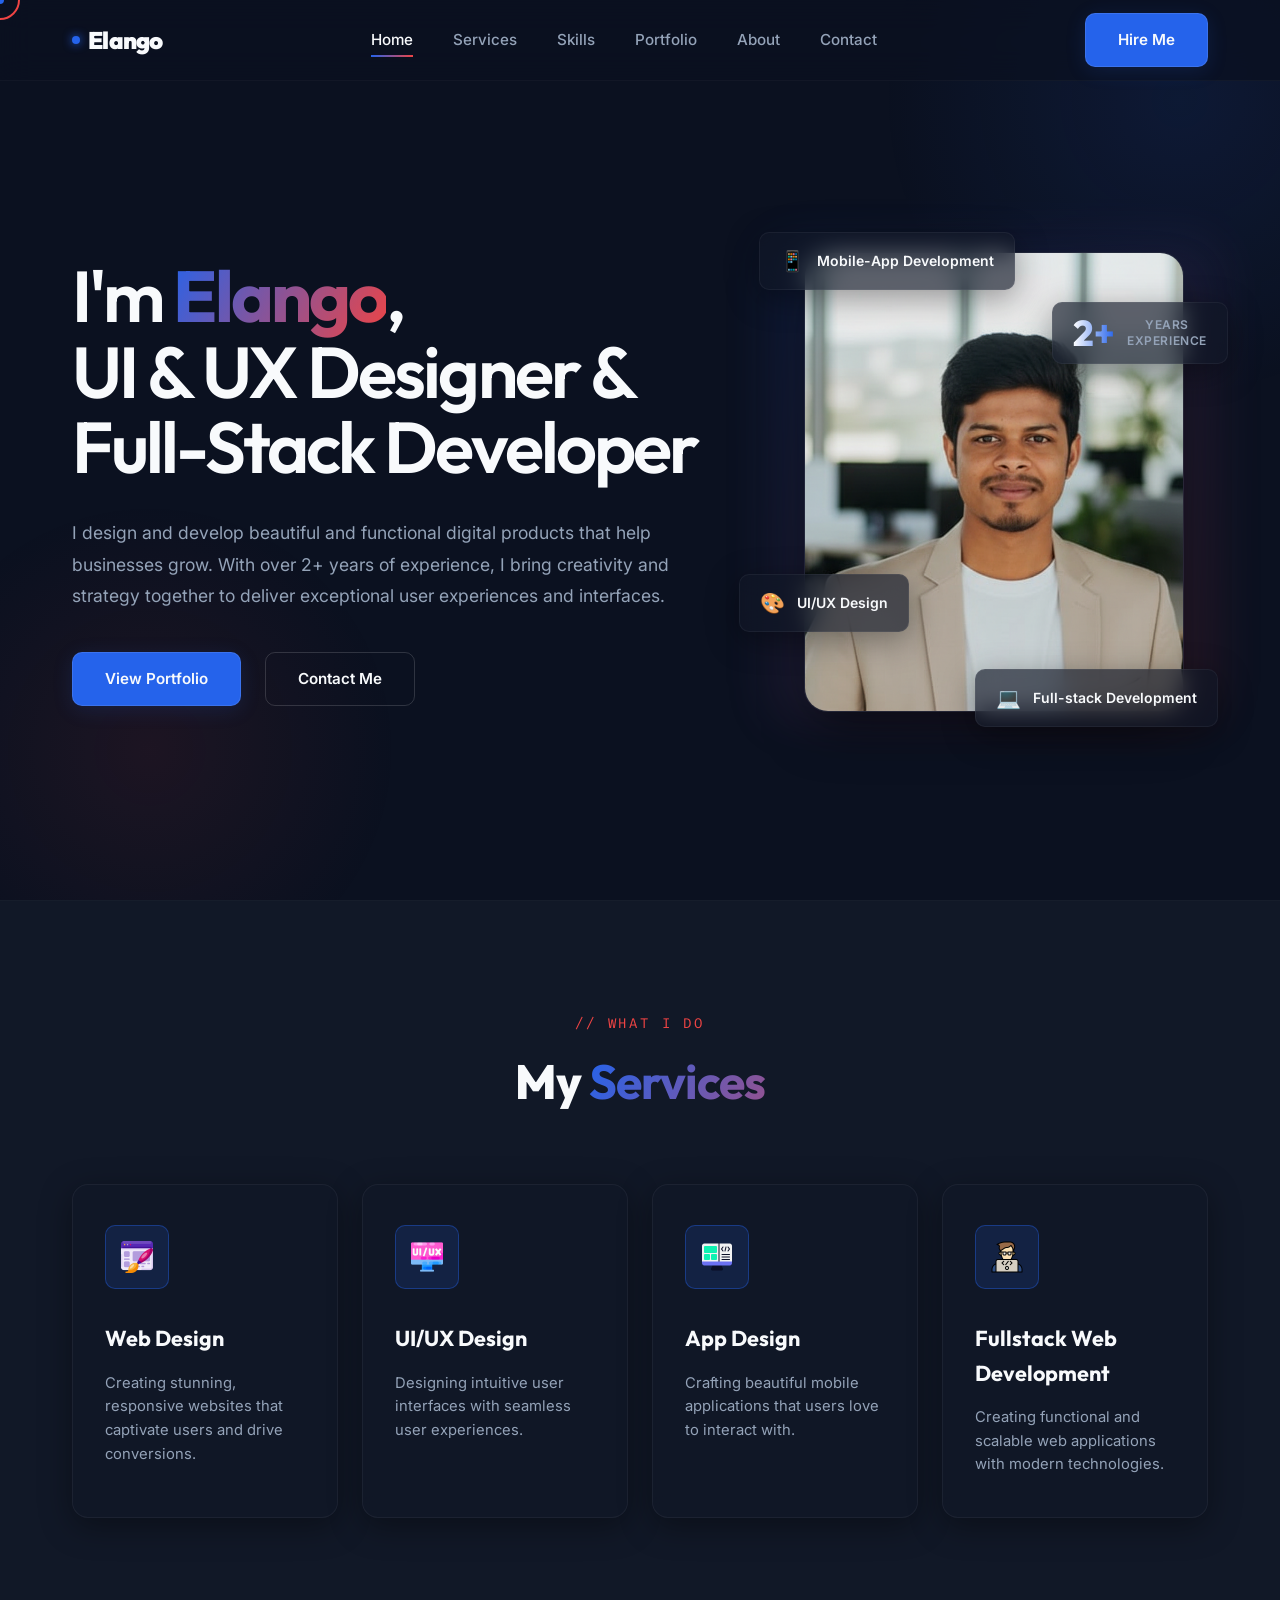
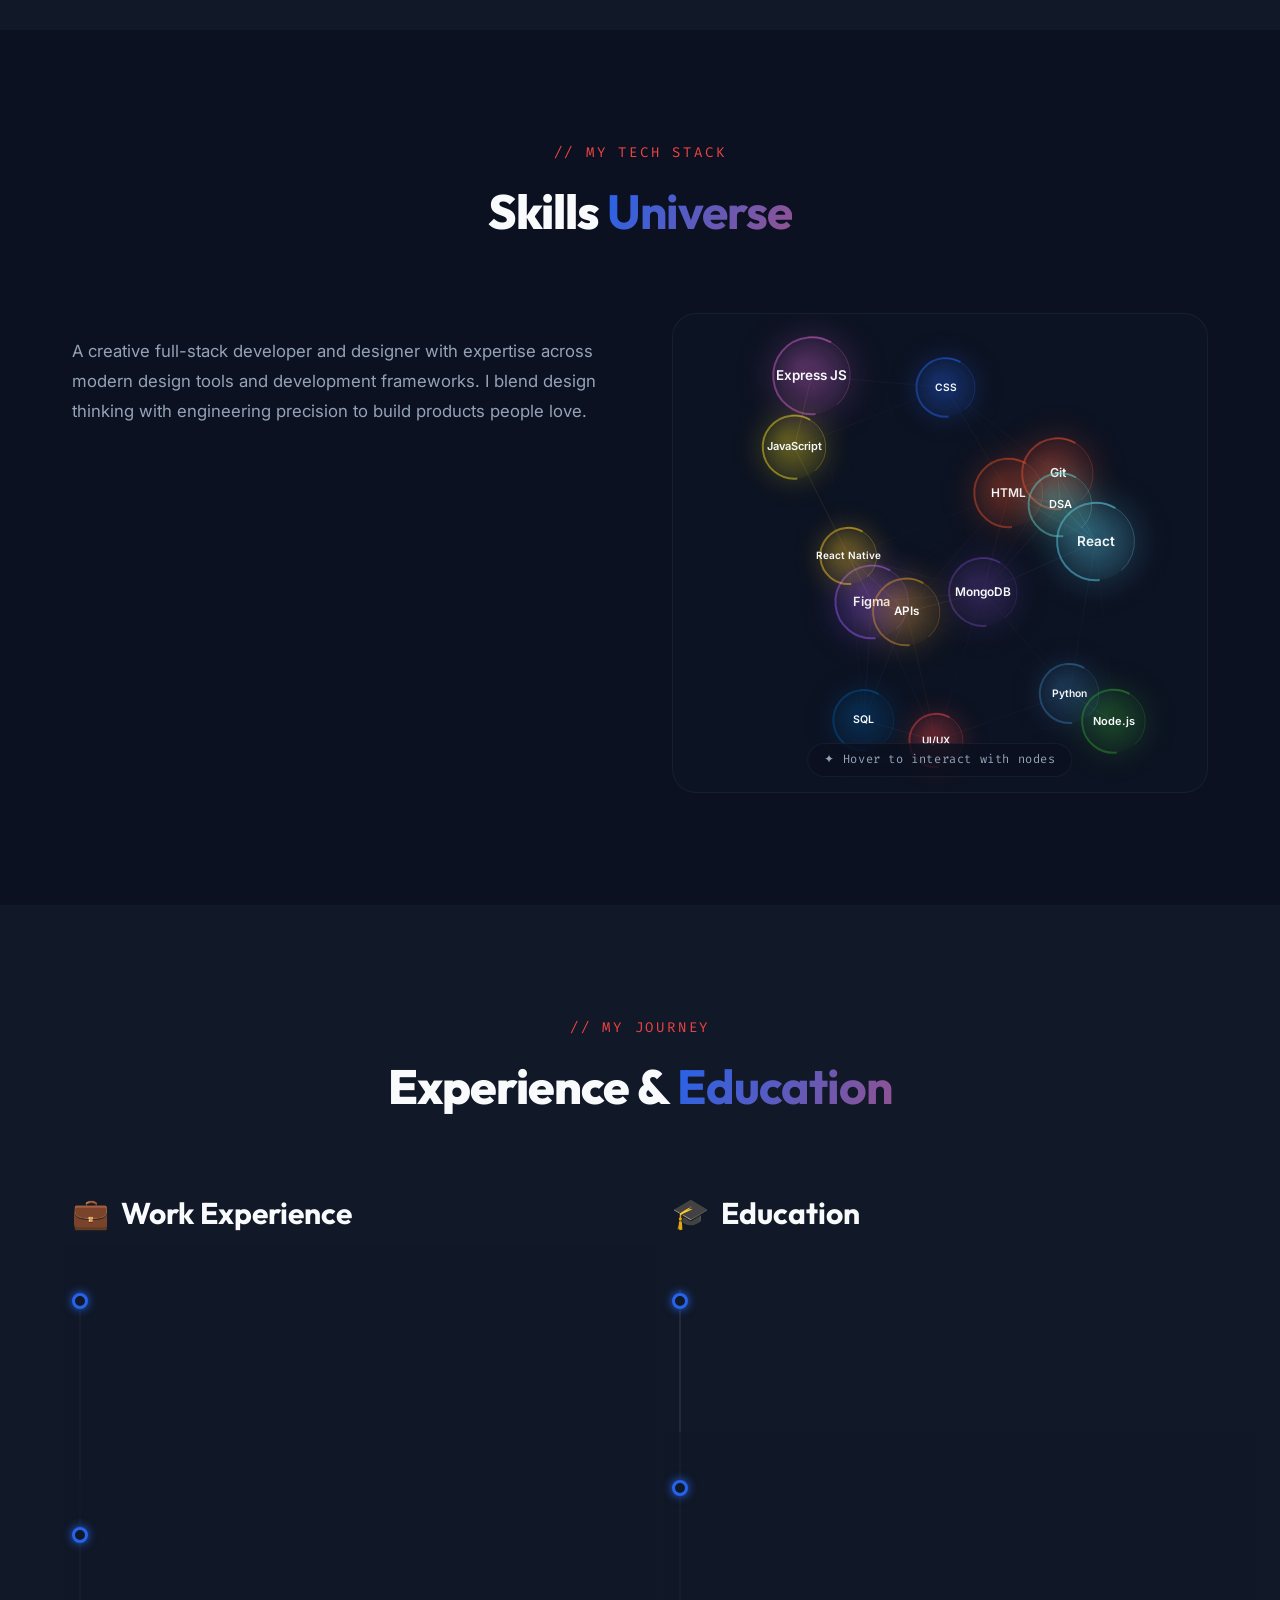
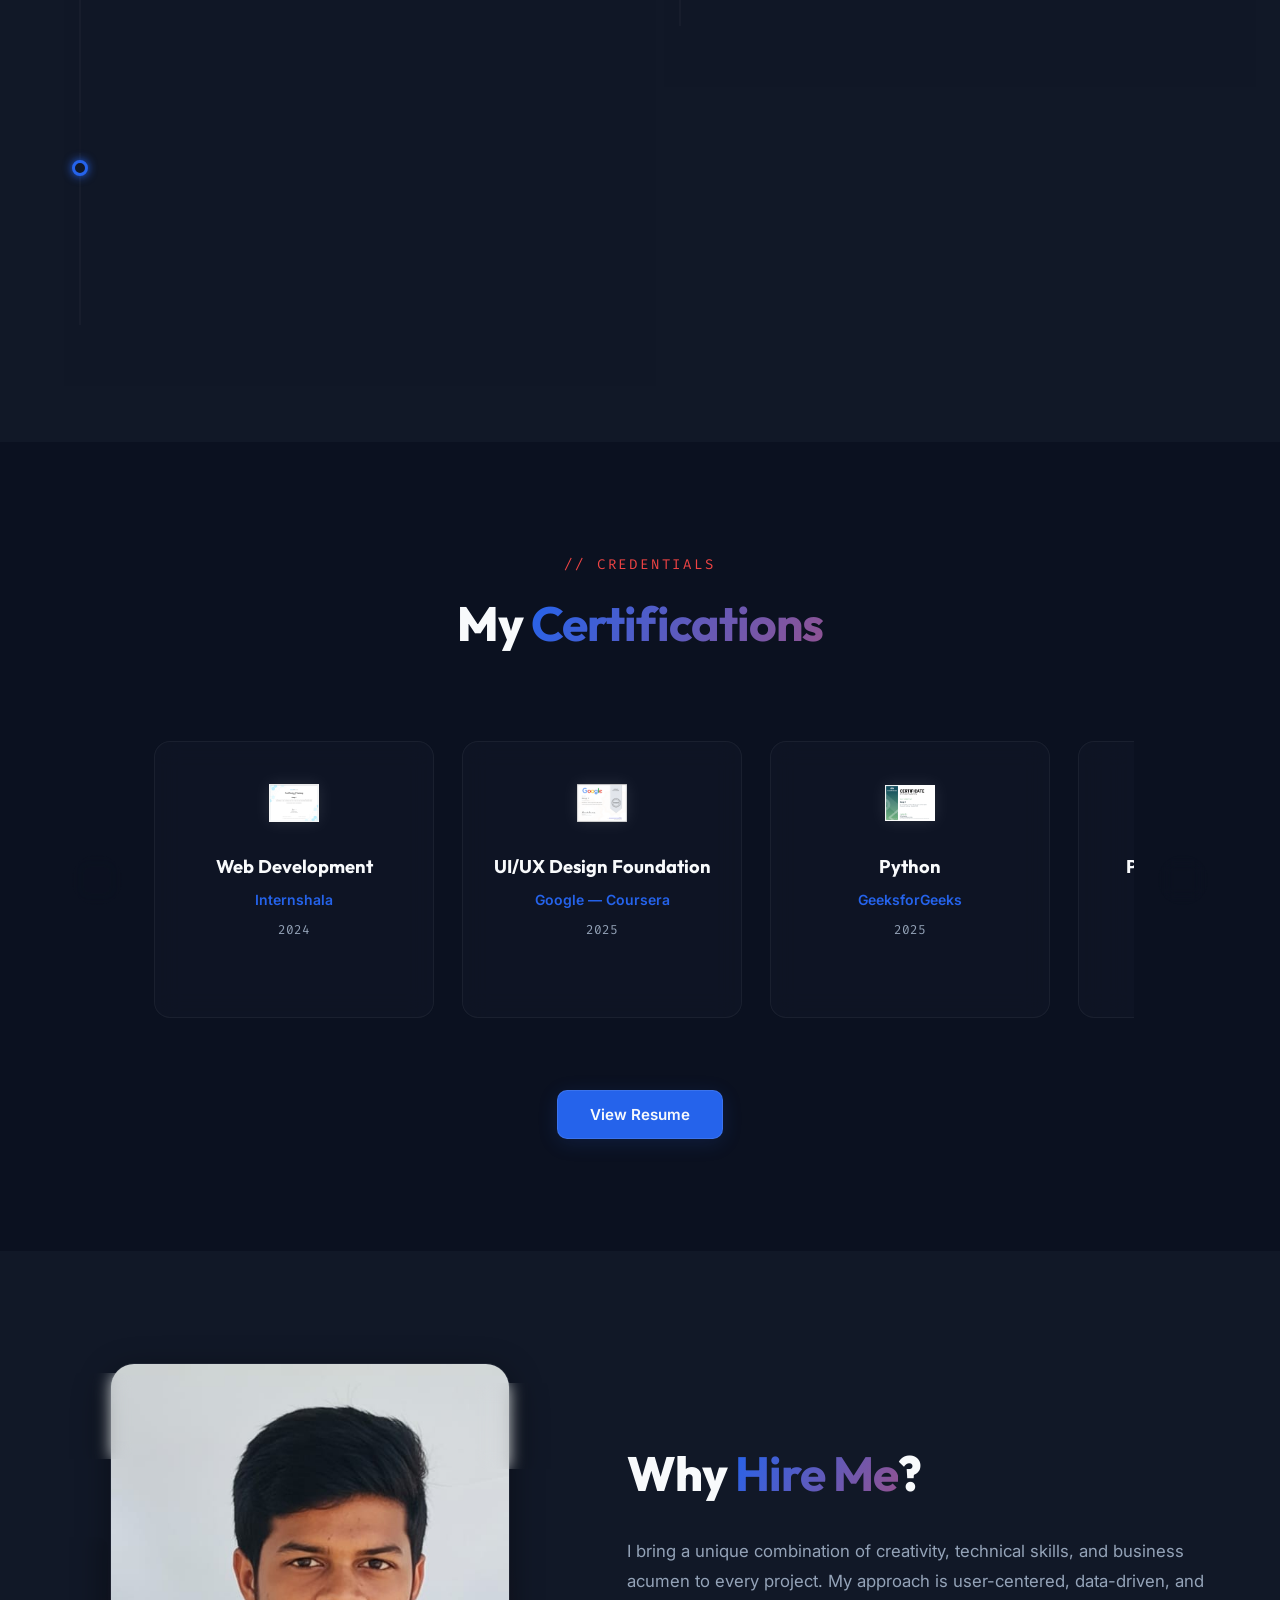
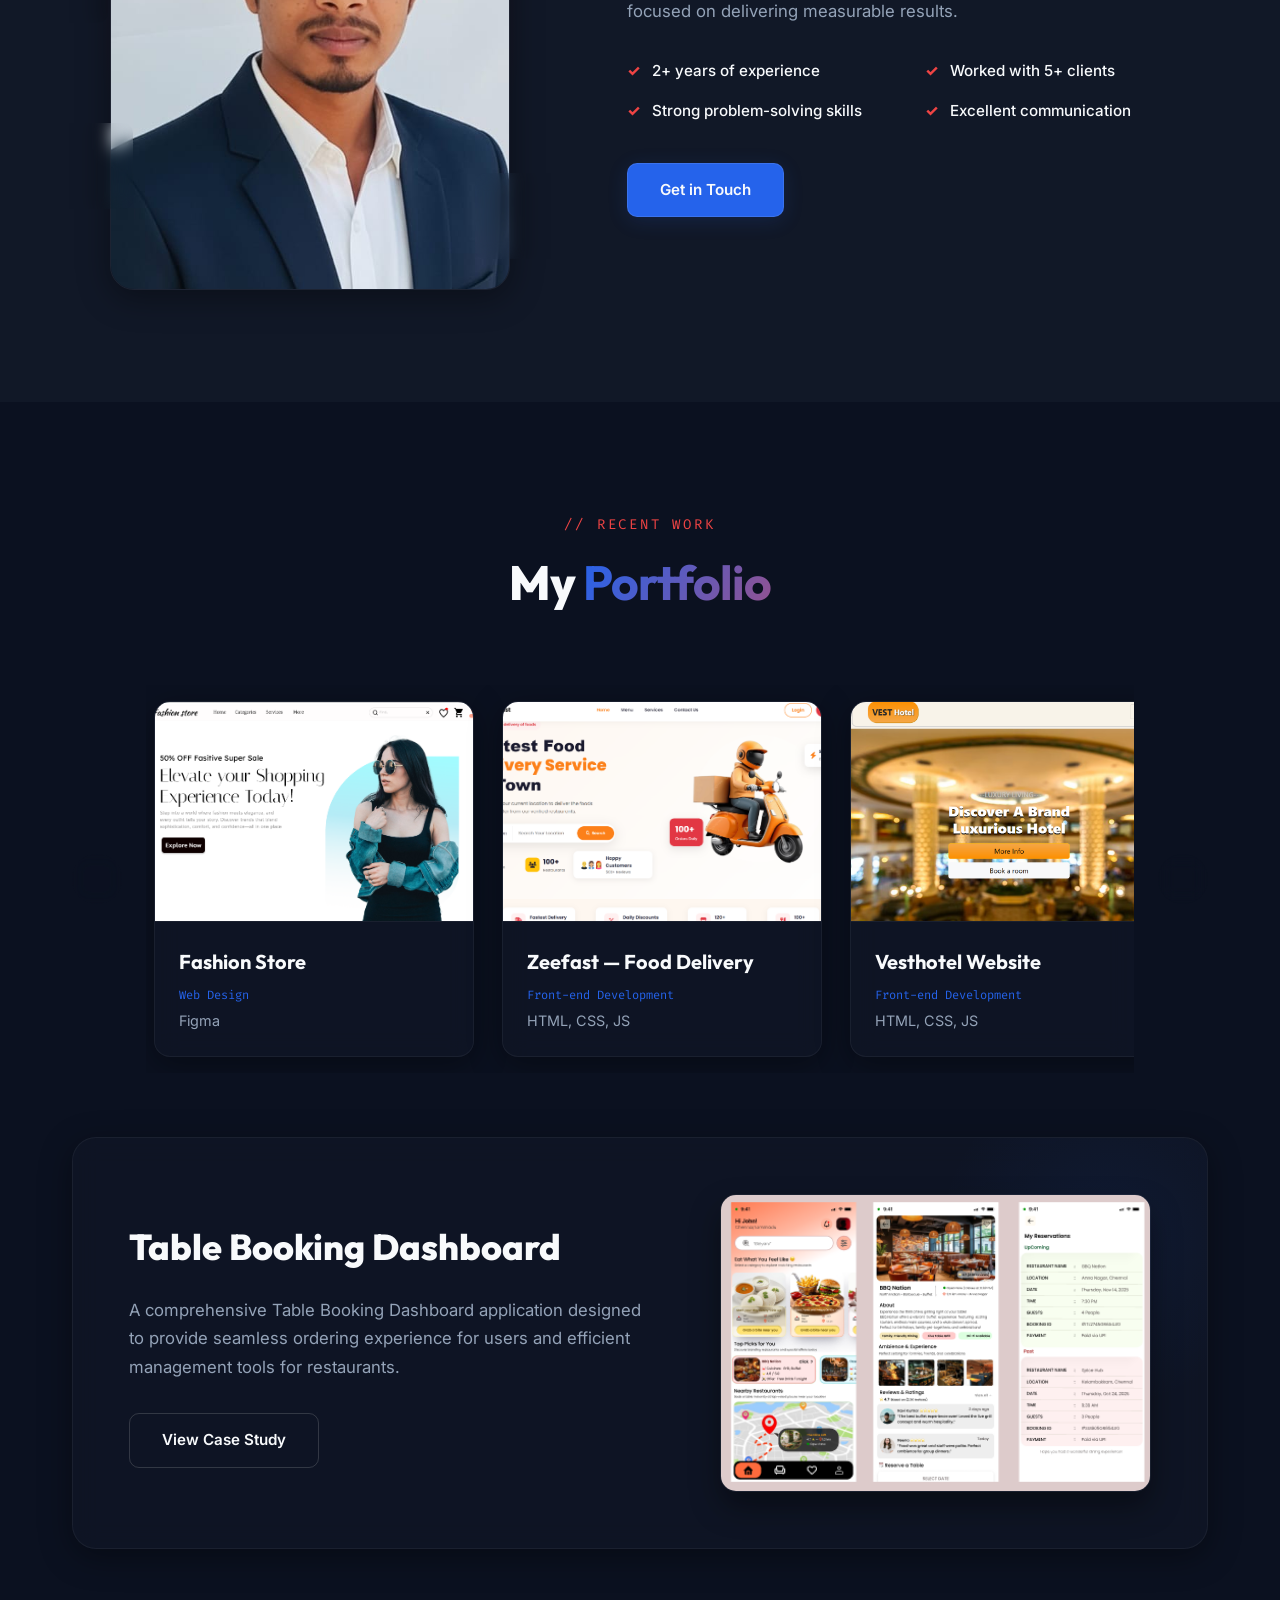
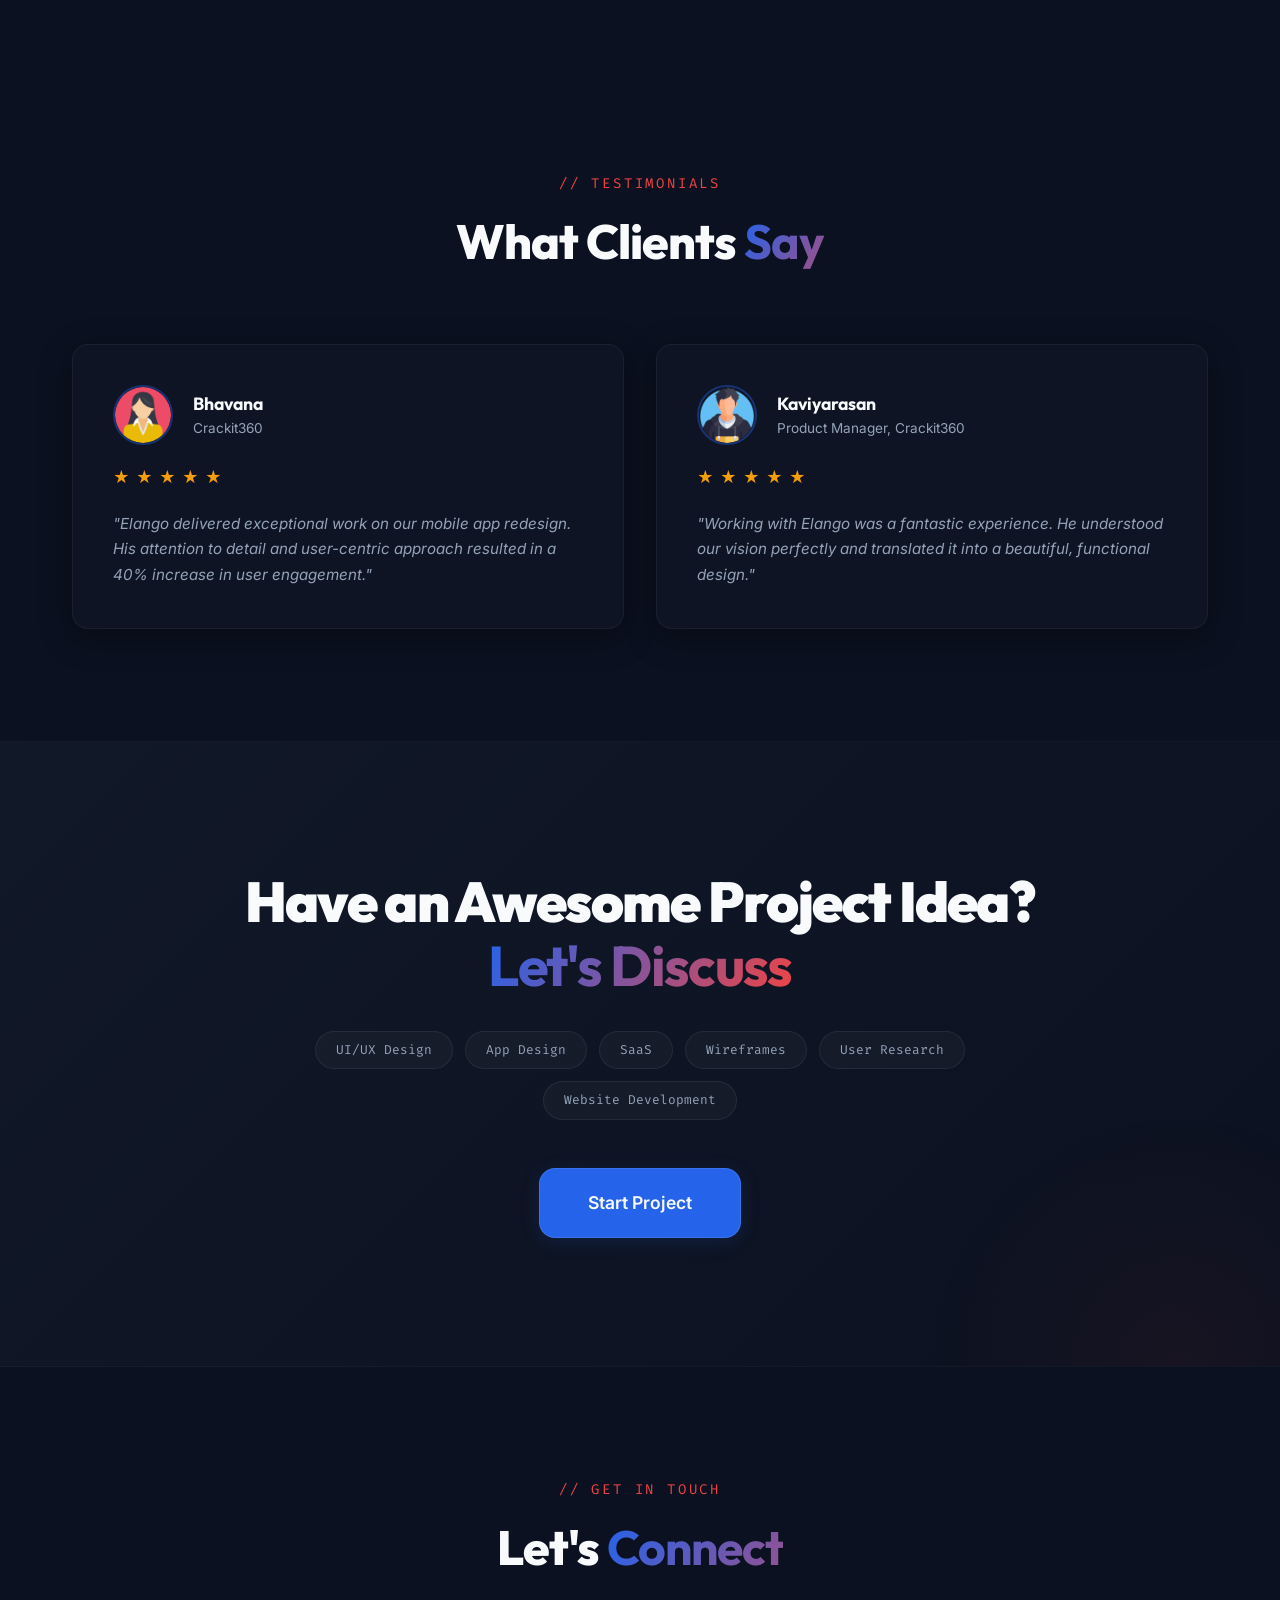
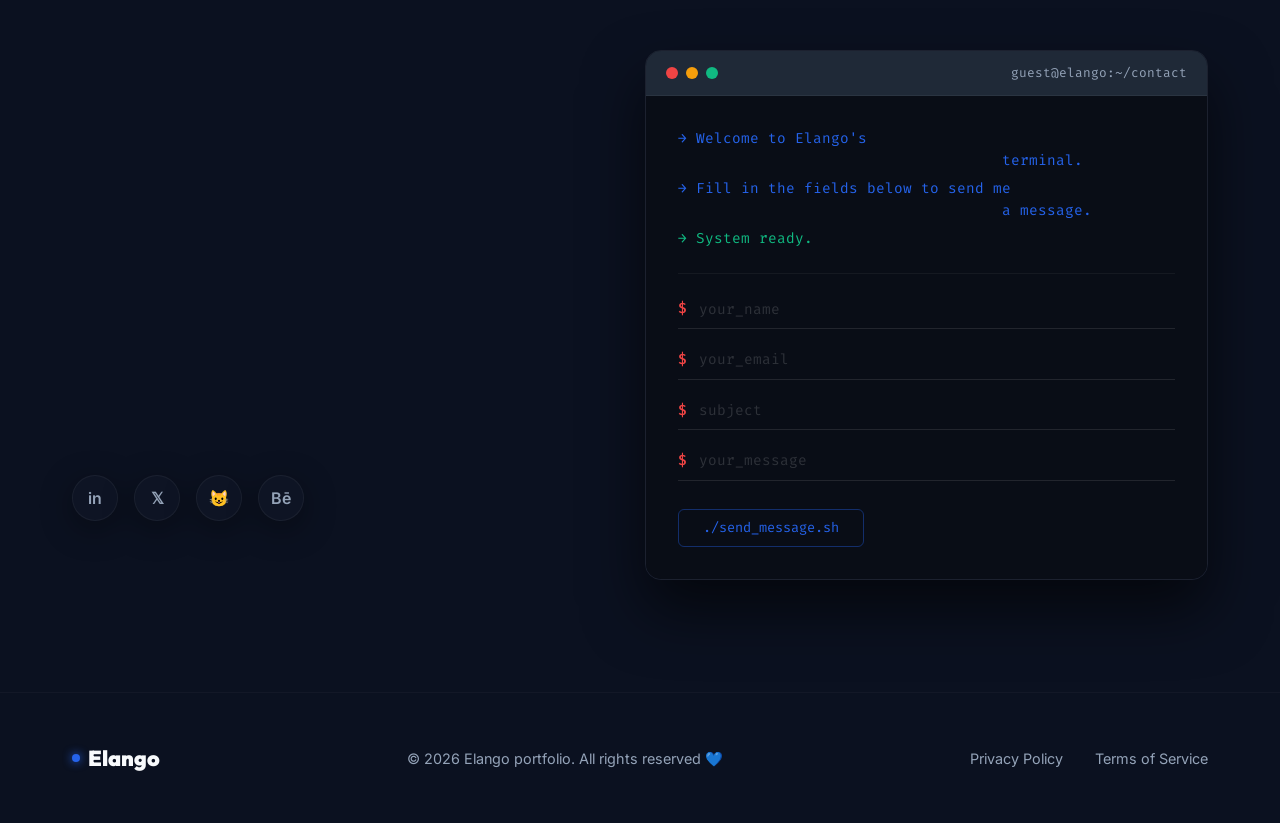
==== commit 147bcc47: "renamed the title of the portfolio" ====
--- a/index.html
+++ b/index.html
@@ -9,7 +9,7 @@
     <meta name="keywords" content="Product Designer, UI/UX, Web Design, App Design, Portfolio, Full-Stack Developer">
     <meta name="author" content="Elango">
     <meta name="theme-color" content="#0B1120">
-    <title>Elango — Product Designer & Developer</title>
+    <title>Elango — UI/UX Designer & Developer</title>
 
     <!-- Fonts -->
     <link rel="preconnect" href="https://fonts.googleapis.com">
@@ -861,7 +861,8 @@
                             target="_blank" rel="noopener" data-magnetic>in</a>
                         <a href="https://twitter.com/elango8" class="social-link" aria-label="Twitter" target="_blank"
                             rel="noopener" data-magnetic>𝕏</a>
-                        <a href="https://github.com/elango8" class="social-link" aria-label="GitHub" data-magnetic>😺</a>
+                        <a href="https://github.com/elango8" class="social-link" aria-label="GitHub"
+                            data-magnetic>😺</a>
                         <a href="#" class="social-link" aria-label="Behance" data-magnetic>Bē</a>
                     </div>
                 </div>
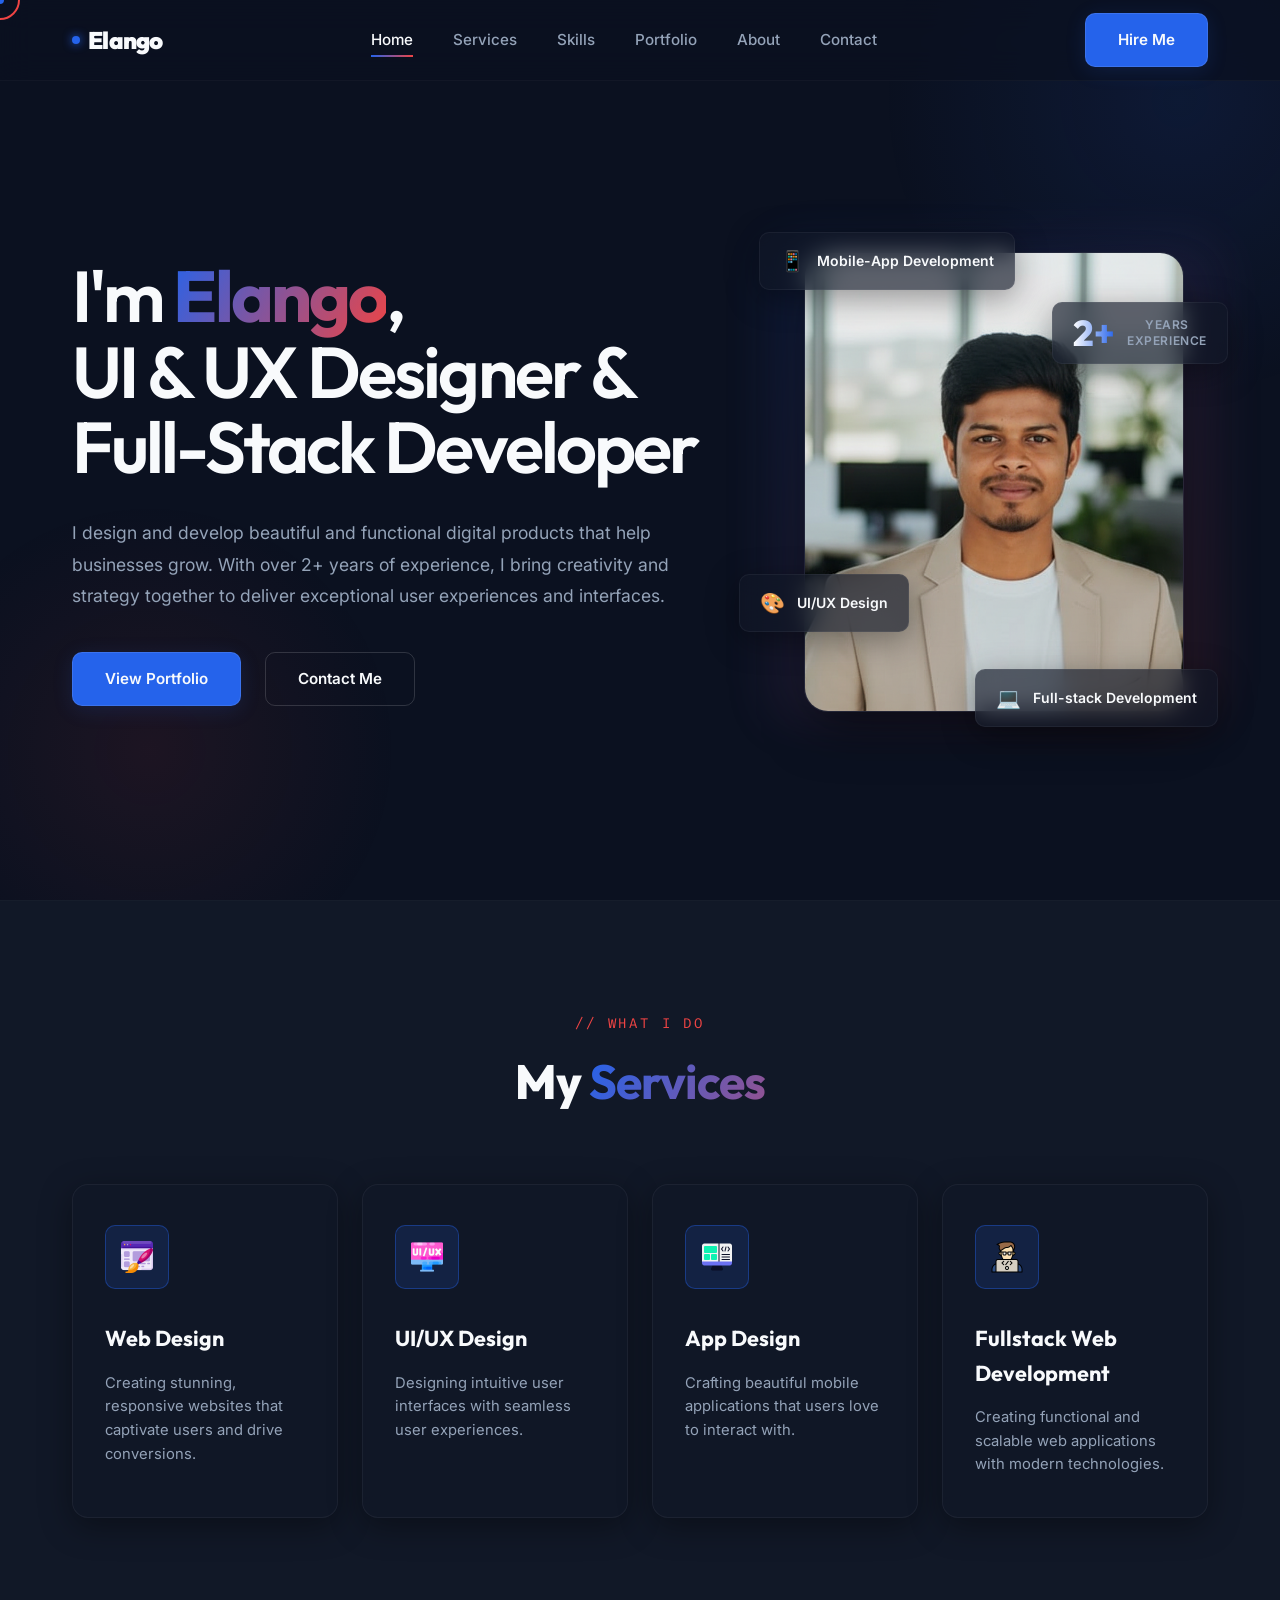
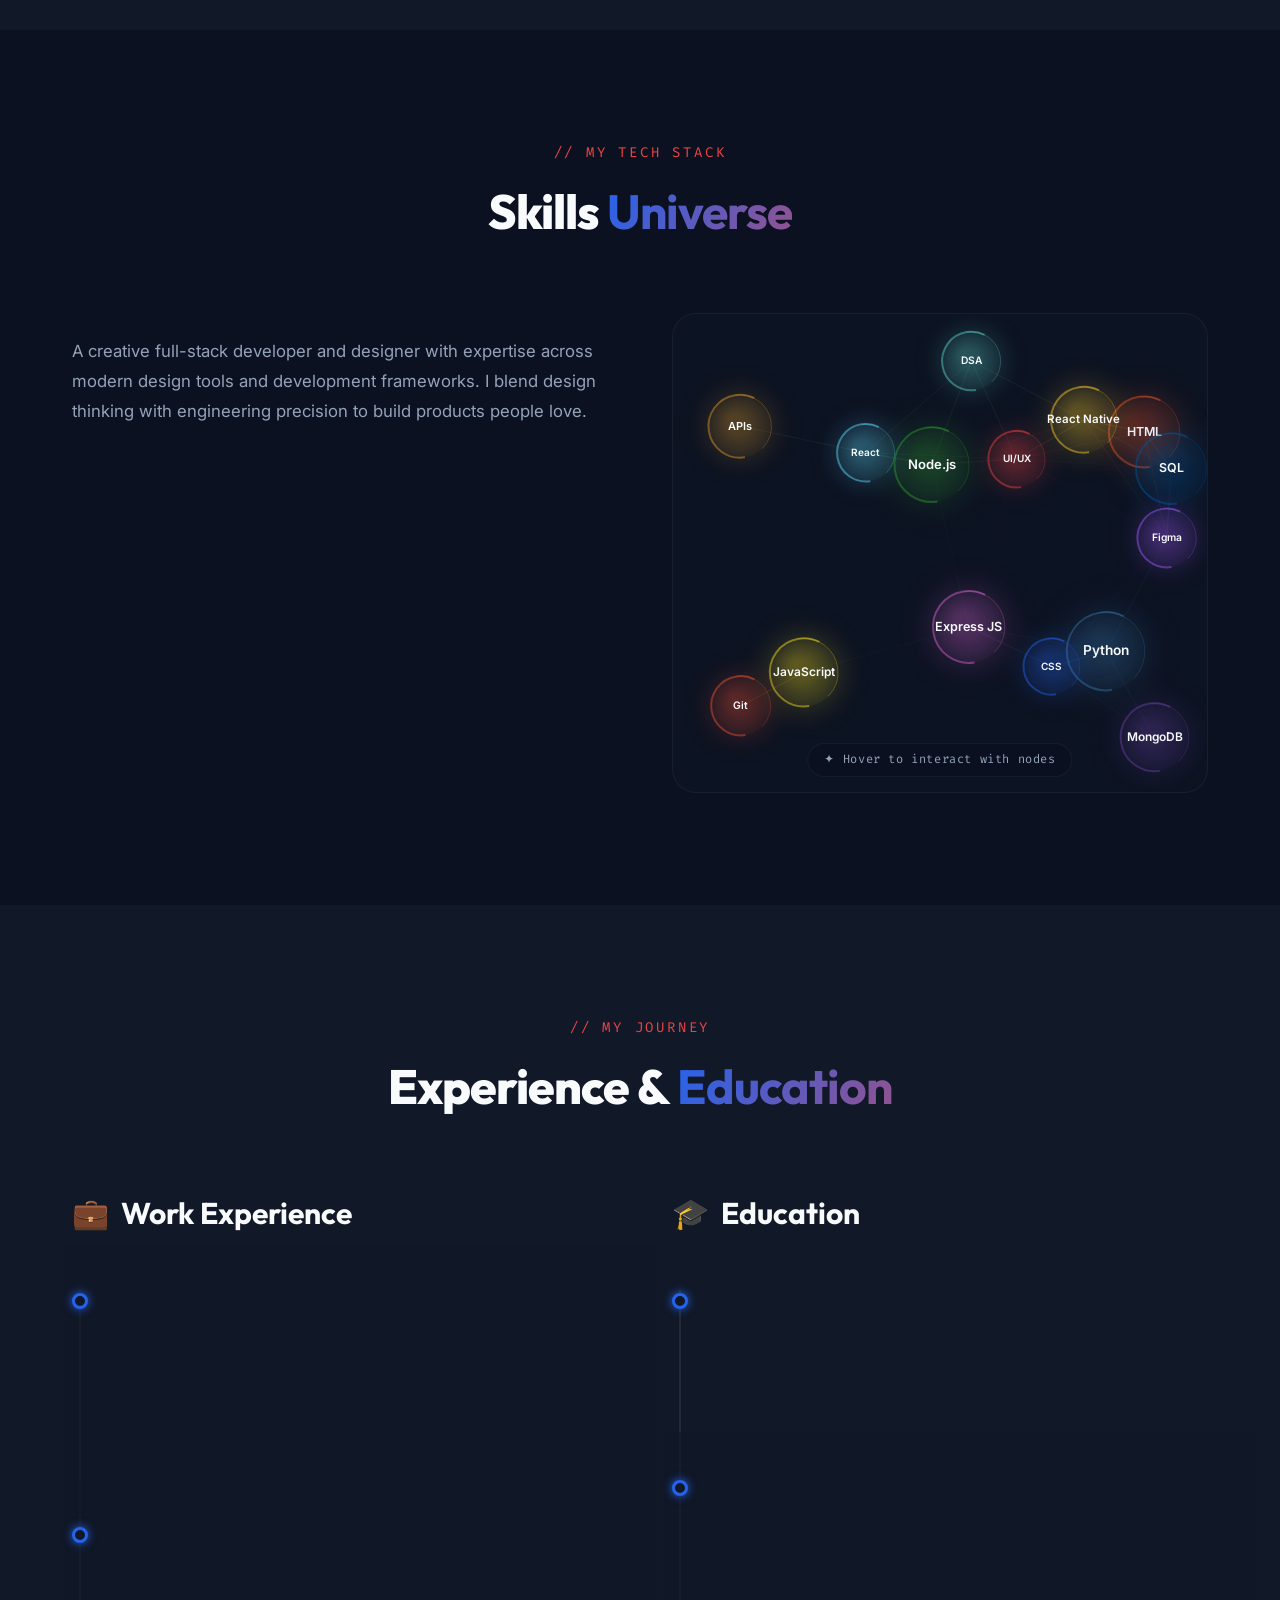
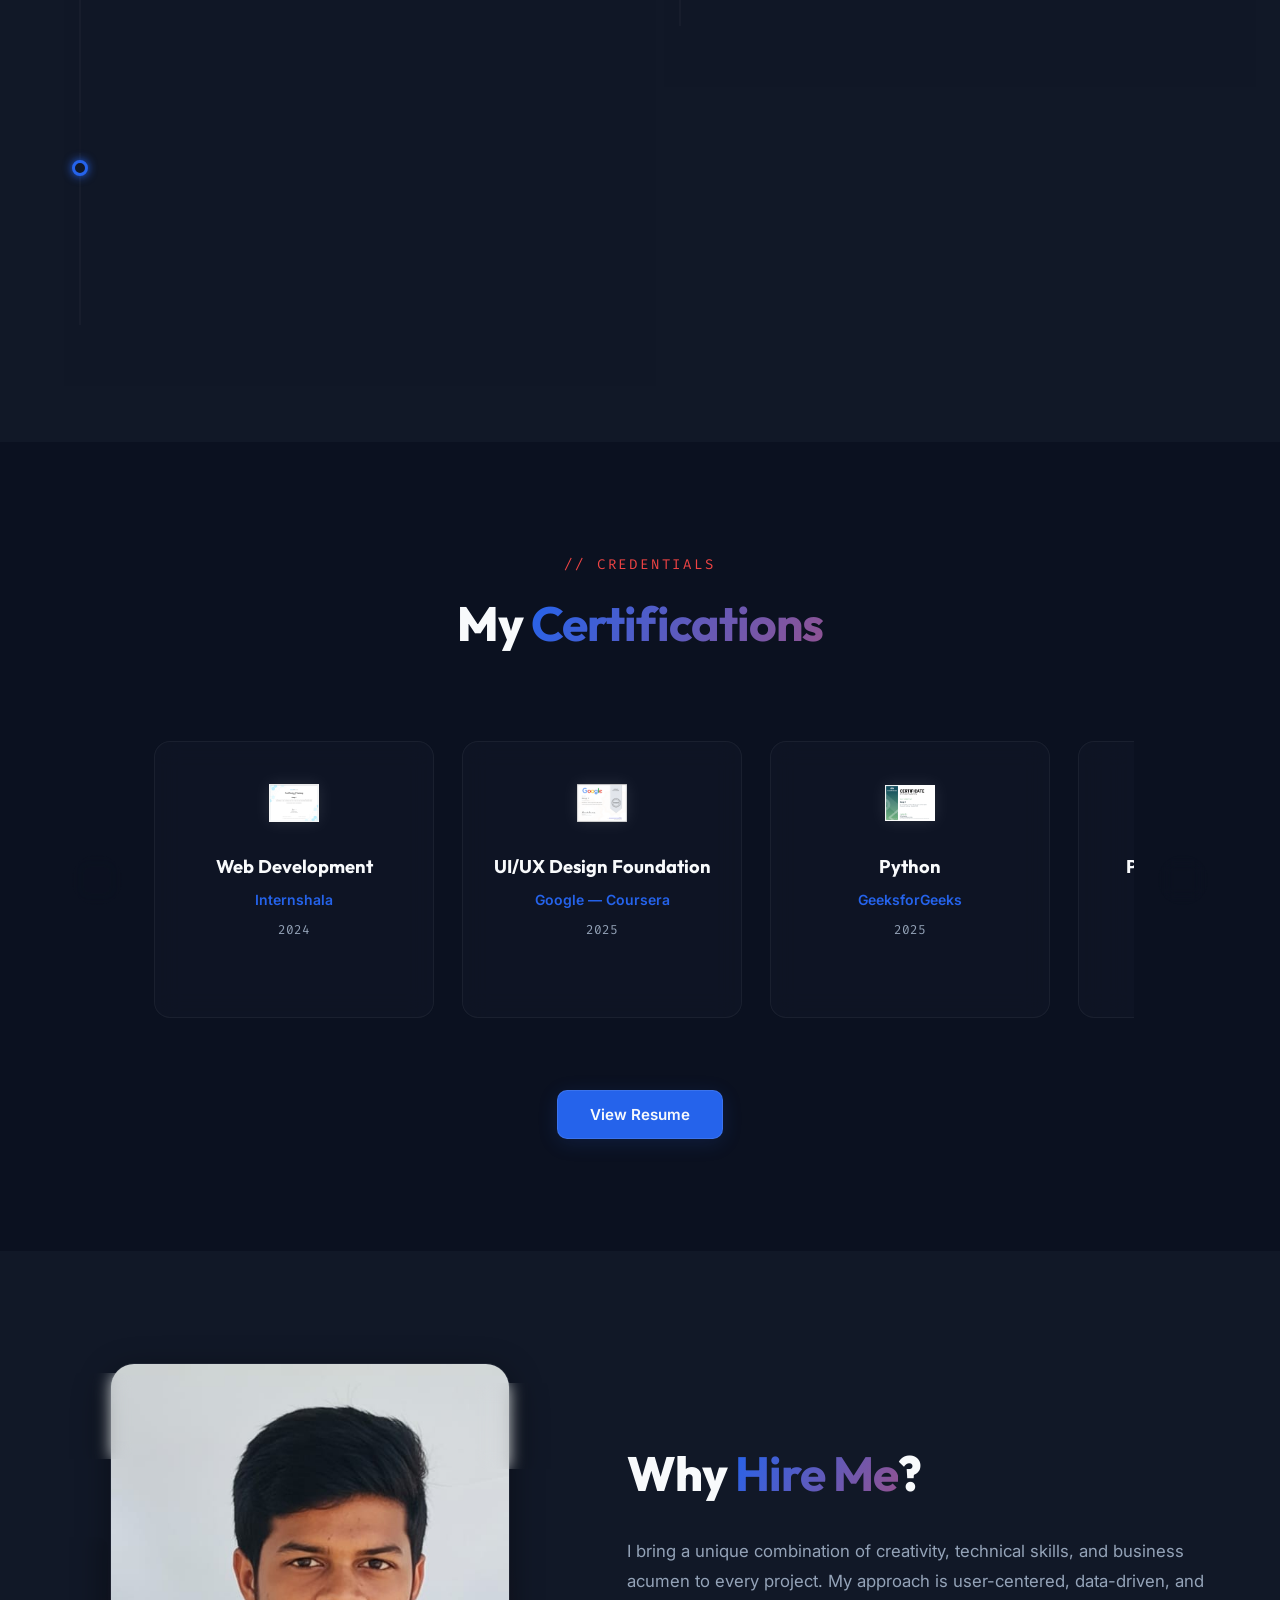
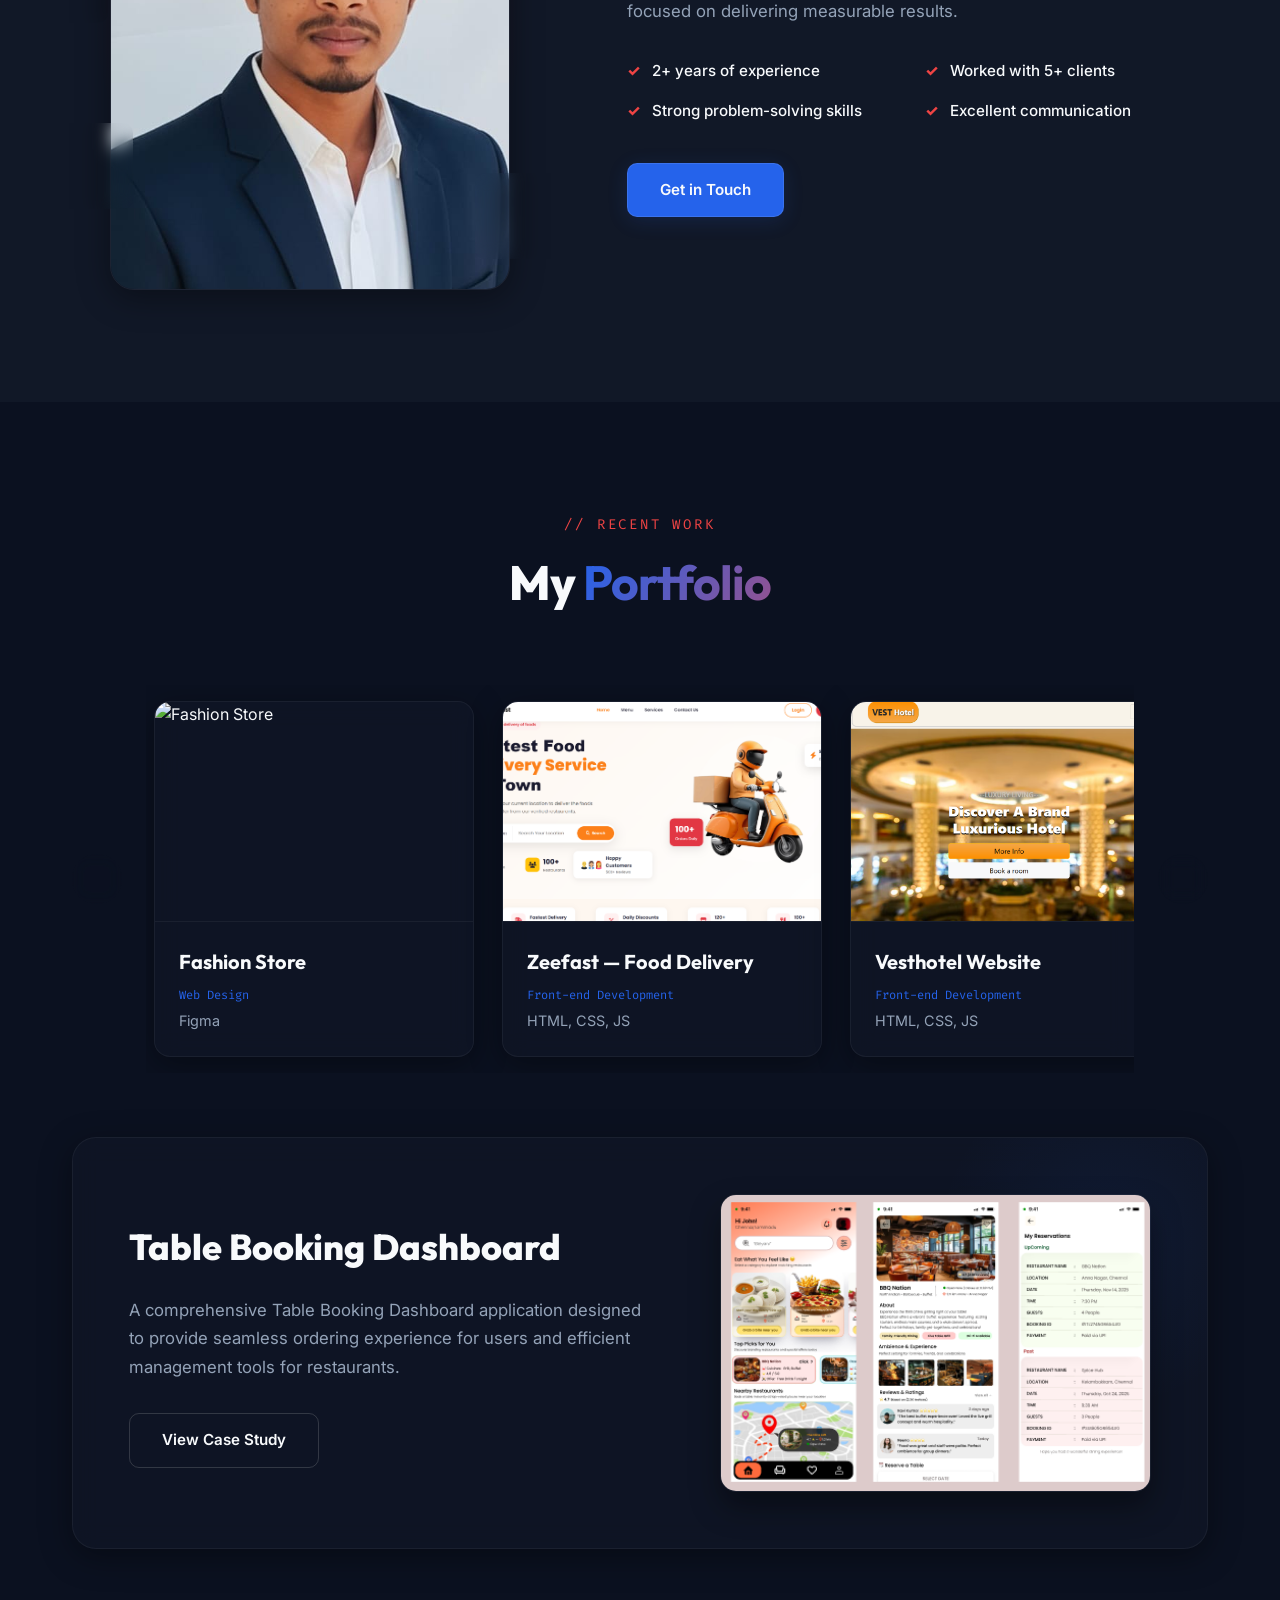
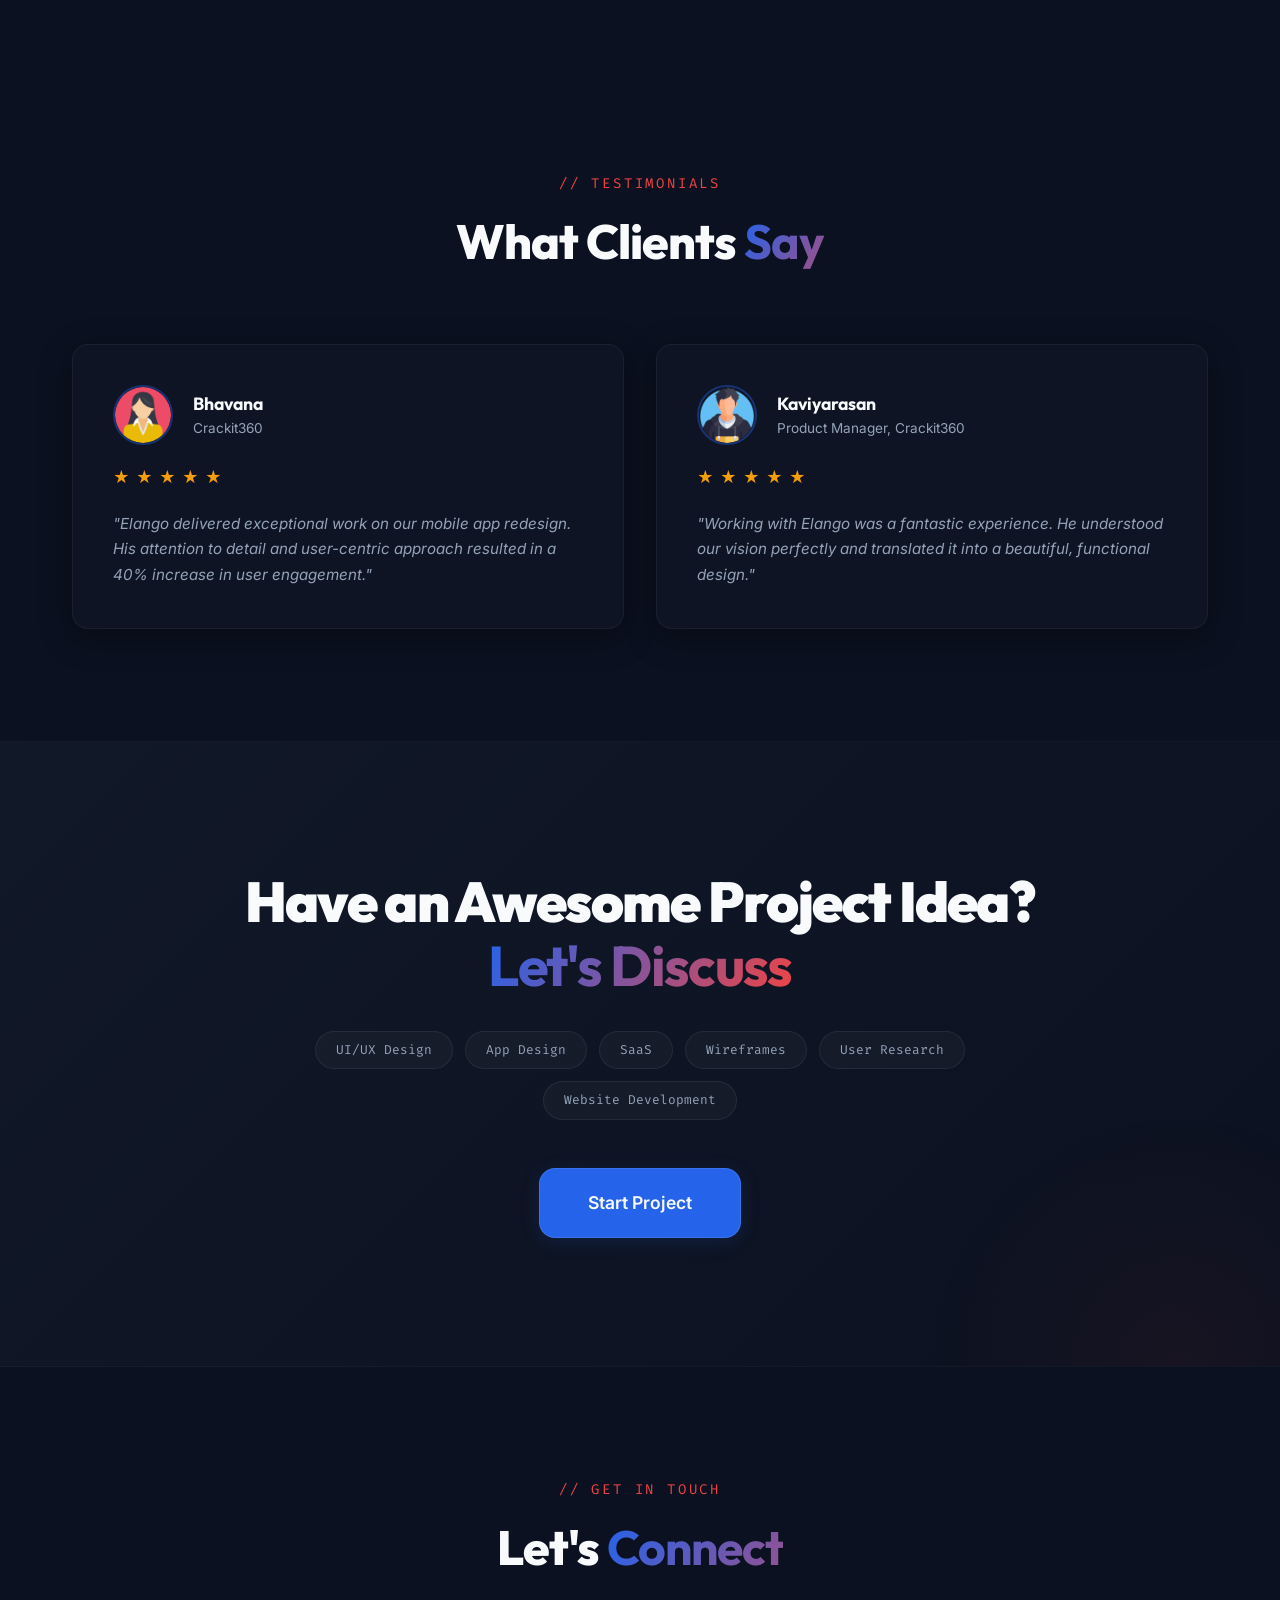
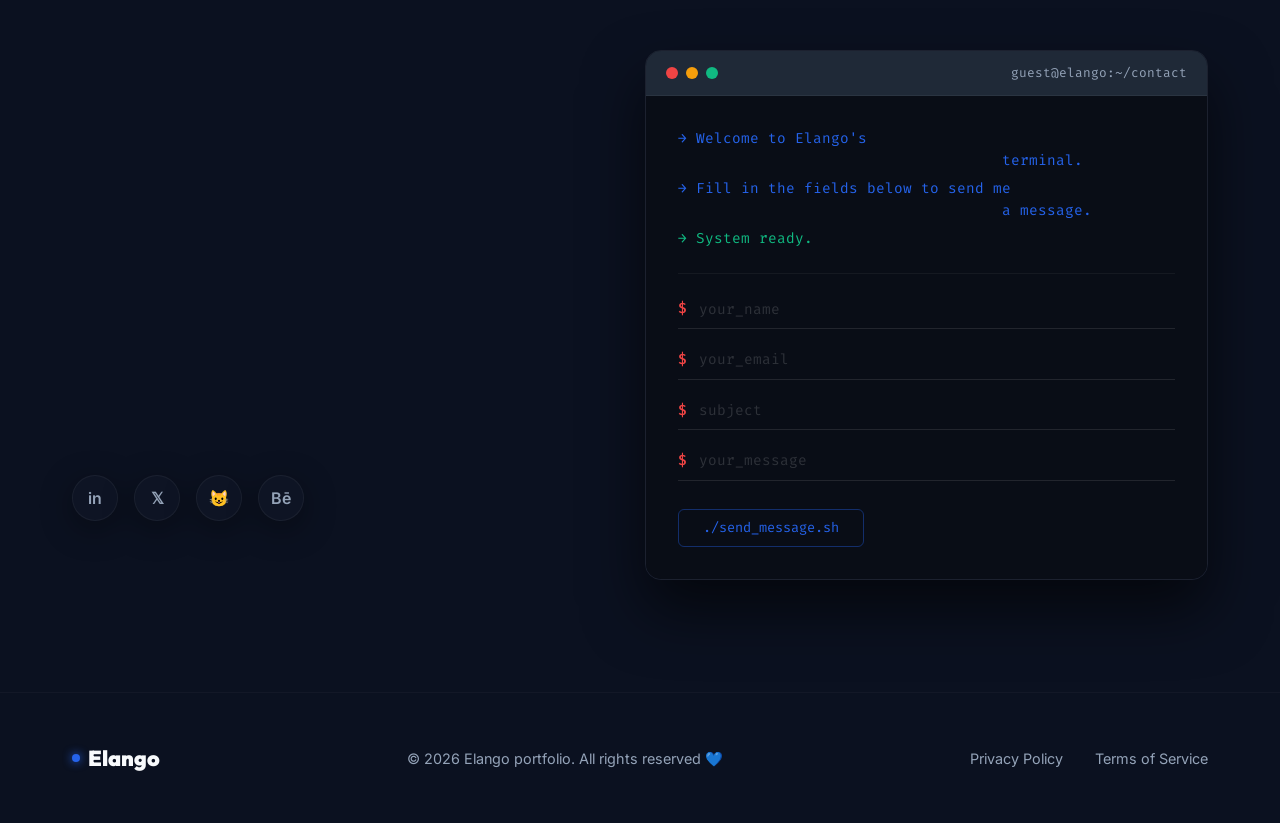
==== commit 5c6c345b: "added links for the my portfolio"" ====
--- a/index.html
+++ b/index.html
@@ -598,7 +598,8 @@
                         <!-- Project 1 -->
                         <div class="portfolio-card glass-panel" data-aos="fade-up">
                             <div class="portfolio-image">
-                                <img src="images/fashionstore (1).png" alt="Fashion Store" loading="lazy">
+                                <img src="https://www.figma.com/proto/CMMY8MQvHsmUCj55dzcCaD/Untitled?node-id=15-11&page-id=0%3A1&t=6N6uDRL7IbiFpaiW-1"
+                                    alt="Fashion Store" loading="lazy">
                                 <div class="portfolio-overlay">
                                     <a href="#" class="portfolio-link">View Project</a>
                                 </div>
@@ -616,7 +617,8 @@
                                 <img src="images/Screenshot 2026-01-10 205639.png" alt="Zeefast Food Delivery"
                                     loading="lazy">
                                 <div class="portfolio-overlay">
-                                    <a href="#" class="portfolio-link">View Project</a>
+                                    <a href="https://github.com/elango8/zeefast-delivery-site"
+                                        class="portfolio-link">View Project</a>
                                 </div>
                             </div>
                             <div class="portfolio-info">
@@ -631,7 +633,8 @@
                             <div class="portfolio-image">
                                 <img src="images/vesthotel.png" alt="Vesthotel Website" loading="lazy">
                                 <div class="portfolio-overlay">
-                                    <a href="#" class="portfolio-link">View Project</a>
+                                    <a href="https://elango8.github.io/vesthotelroom.github.com/"
+                                        class="portfolio-link">View Project</a>
                                 </div>
                             </div>
                             <div class="portfolio-info">
@@ -646,7 +649,8 @@
                             <div class="portfolio-image">
                                 <img src="images/fashionstore (5).png" alt="Shoify App" loading="lazy">
                                 <div class="portfolio-overlay">
-                                    <a href="#" class="portfolio-link">View Project</a>
+                                    <a href="https://www.figma.com/proto/AoO9jQtpG7J06jBd61Axio/Untitled?node-id=13-172&p=f&viewport=327%2C255%2C0.09&t=zZ0cppgpXiiZzgEJ-1&scaling=scale-down&content-scaling=fixed&starting-point-node-id=3%3A36&page-id=0%3A1"
+                                        class="portfolio-link">View Project</a>
                                 </div>
                             </div>
                             <div class="portfolio-info">
@@ -661,7 +665,8 @@
                             <div class="portfolio-image">
                                 <img src="images/tablebook.png" alt="Table Booking Dashboard" loading="lazy">
                                 <div class="portfolio-overlay">
-                                    <a href="#" class="portfolio-link">View Project</a>
+                                    <a href="https://www.figma.com/proto/E9Lyo1j5NvxTZXVtoSEQiu/Untitled?node-id=1-2&page-id=0%3A1&starting-point-node-id=1%3A2&t=hMOtLsJsQSCYRWeG-1"
+                                        class="portfolio-link">View Project</a>
                                 </div>
                             </div>
                             <div class="portfolio-info">
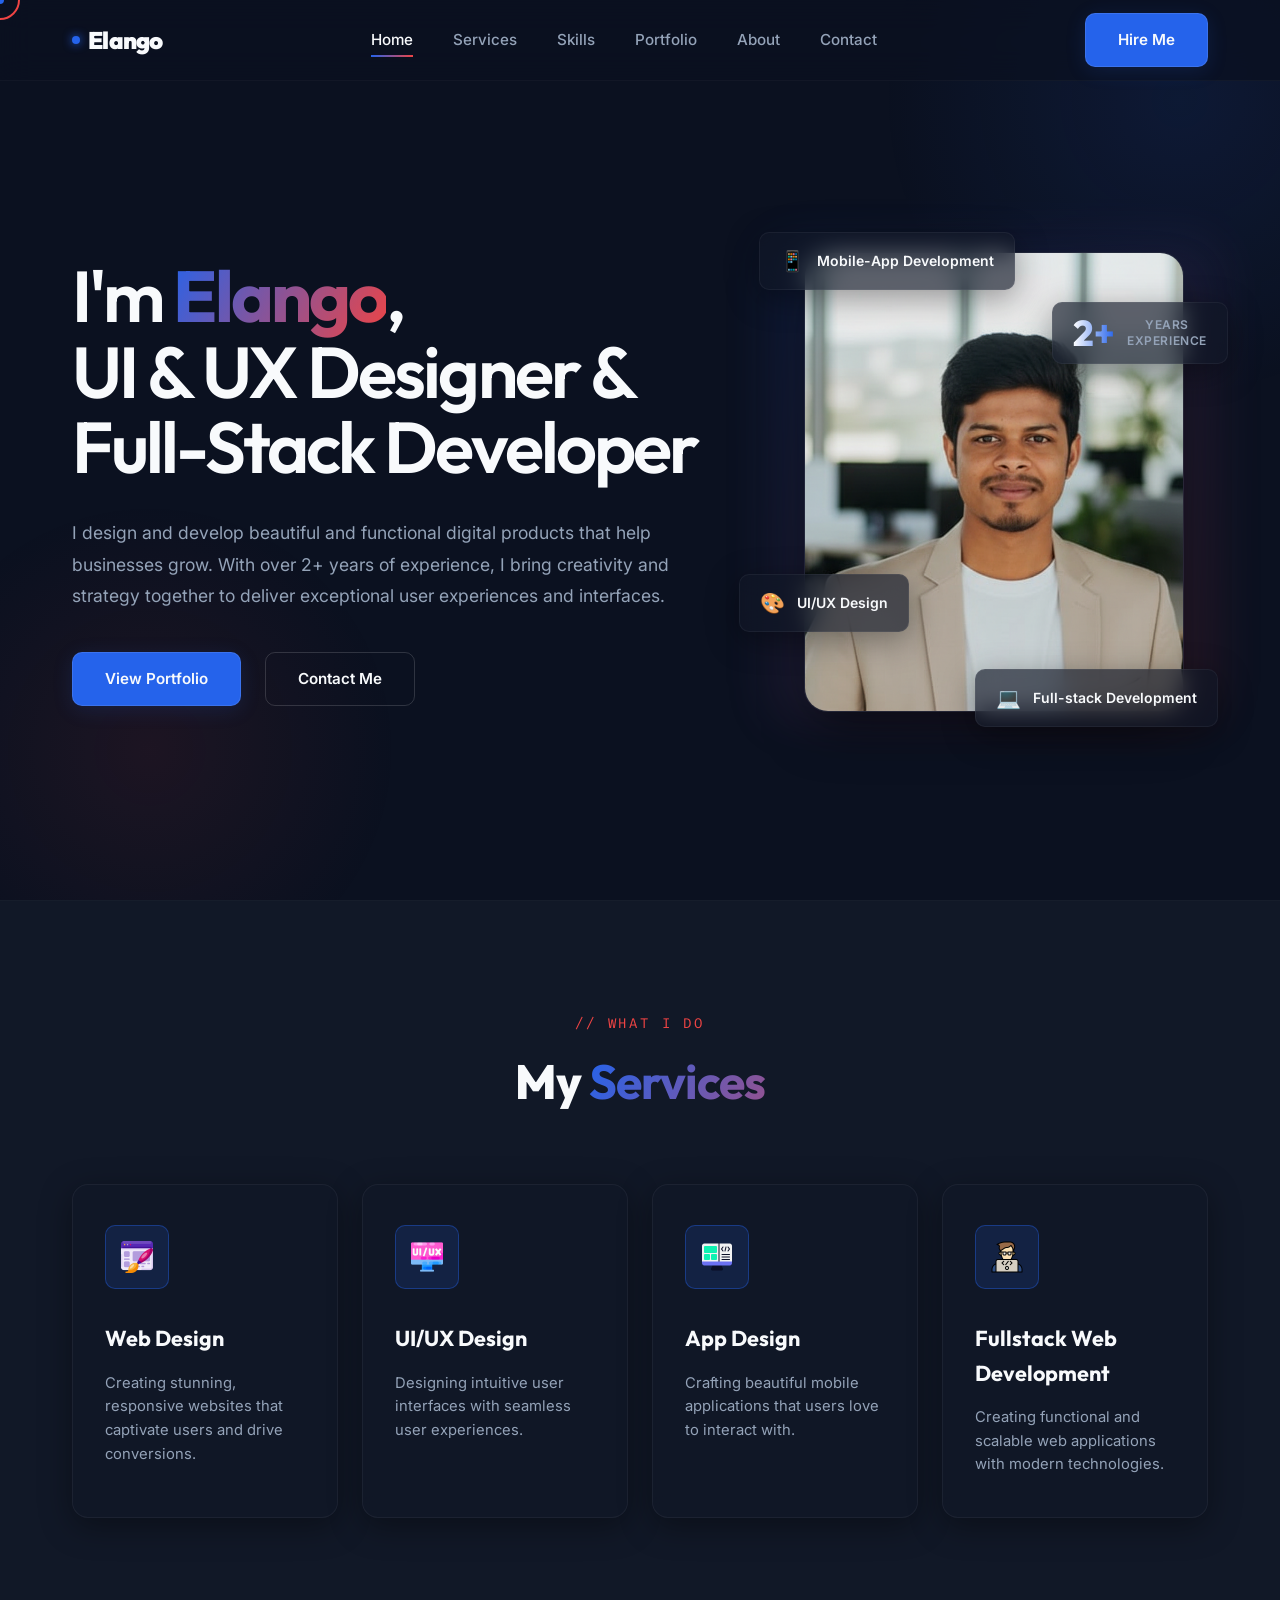
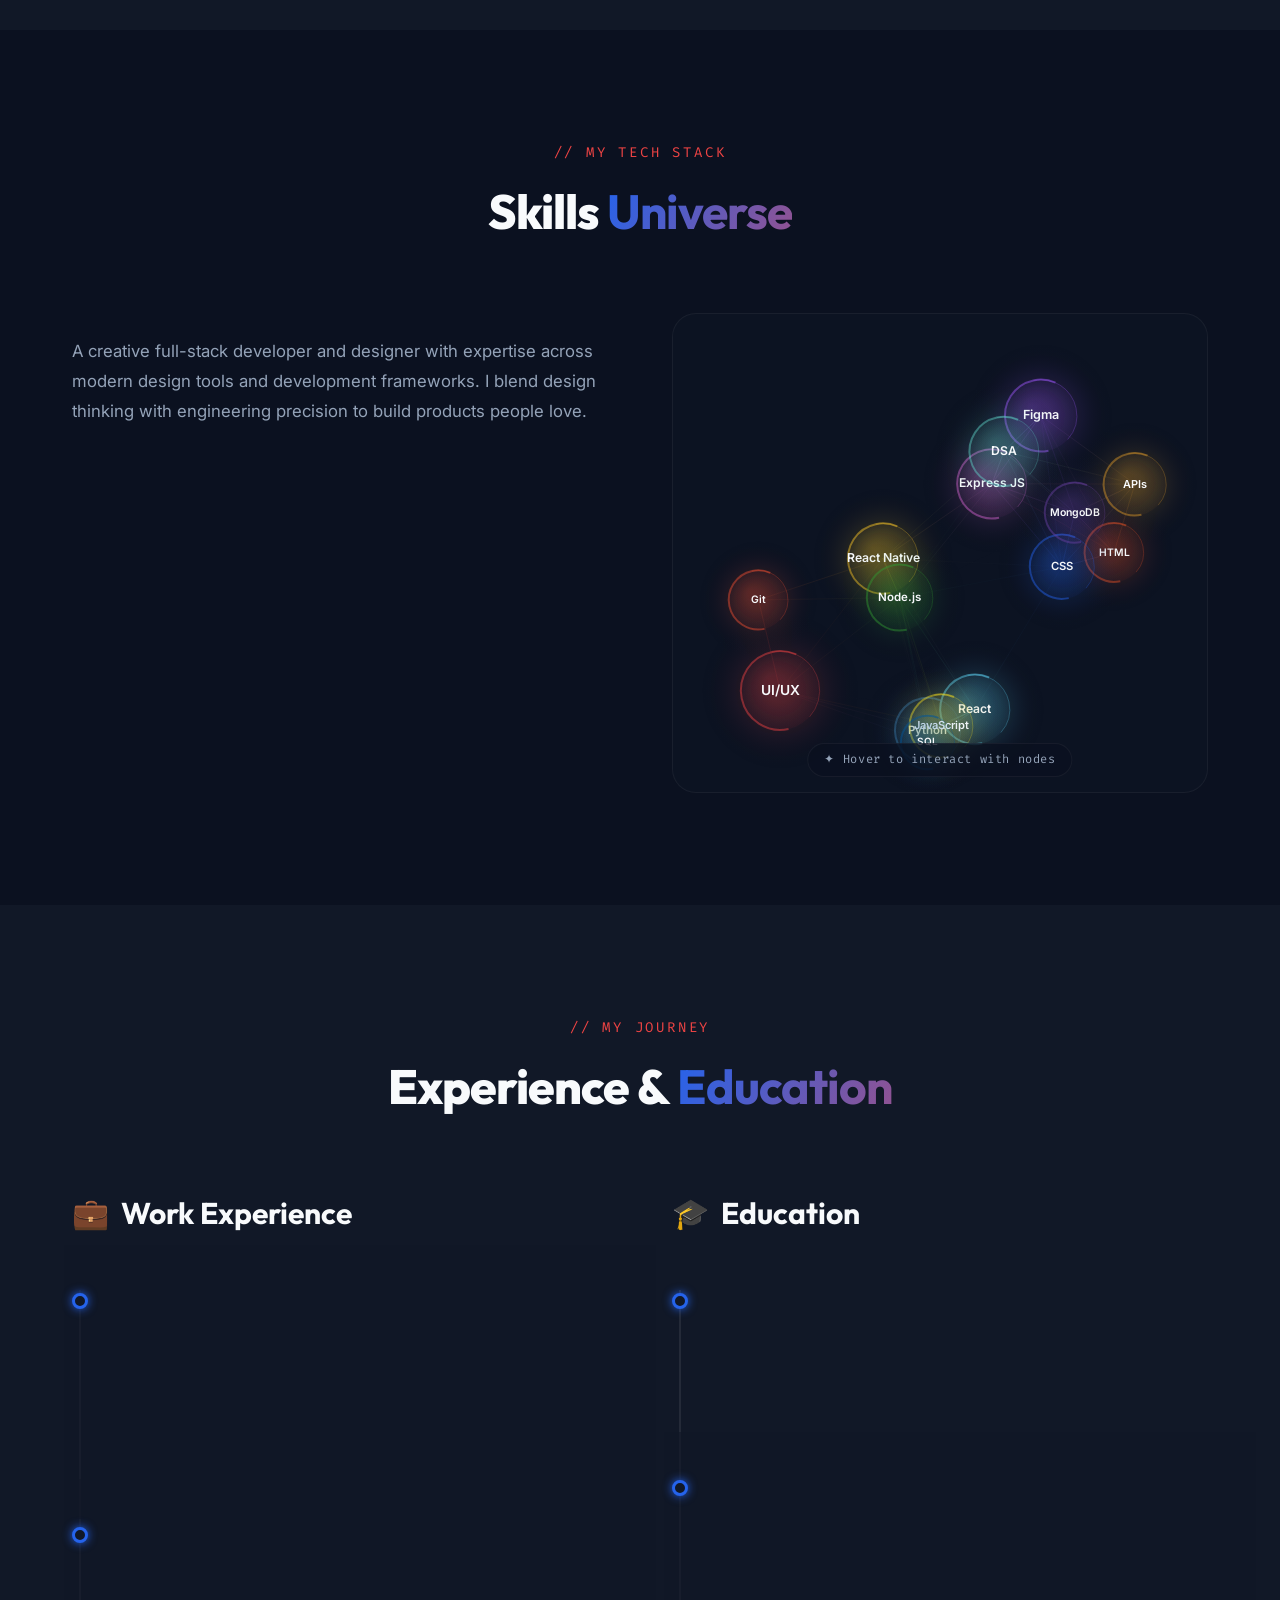
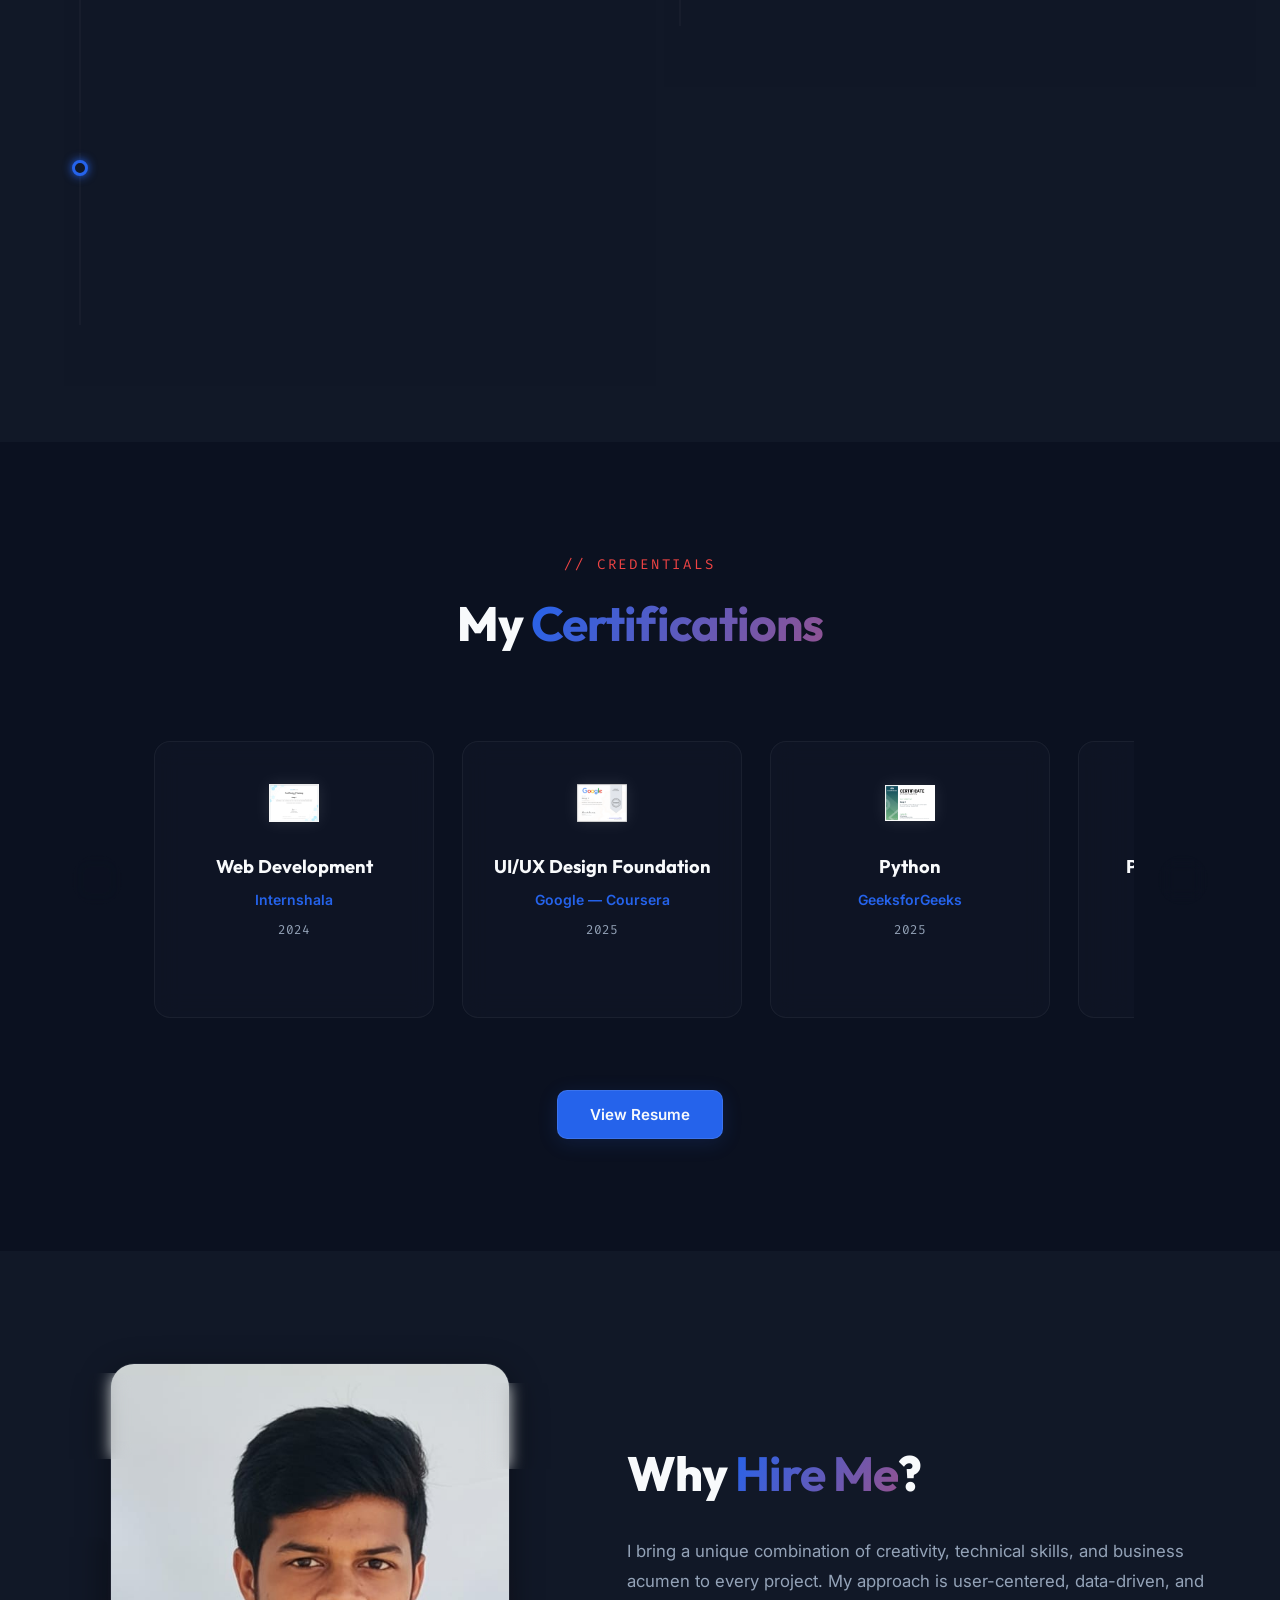
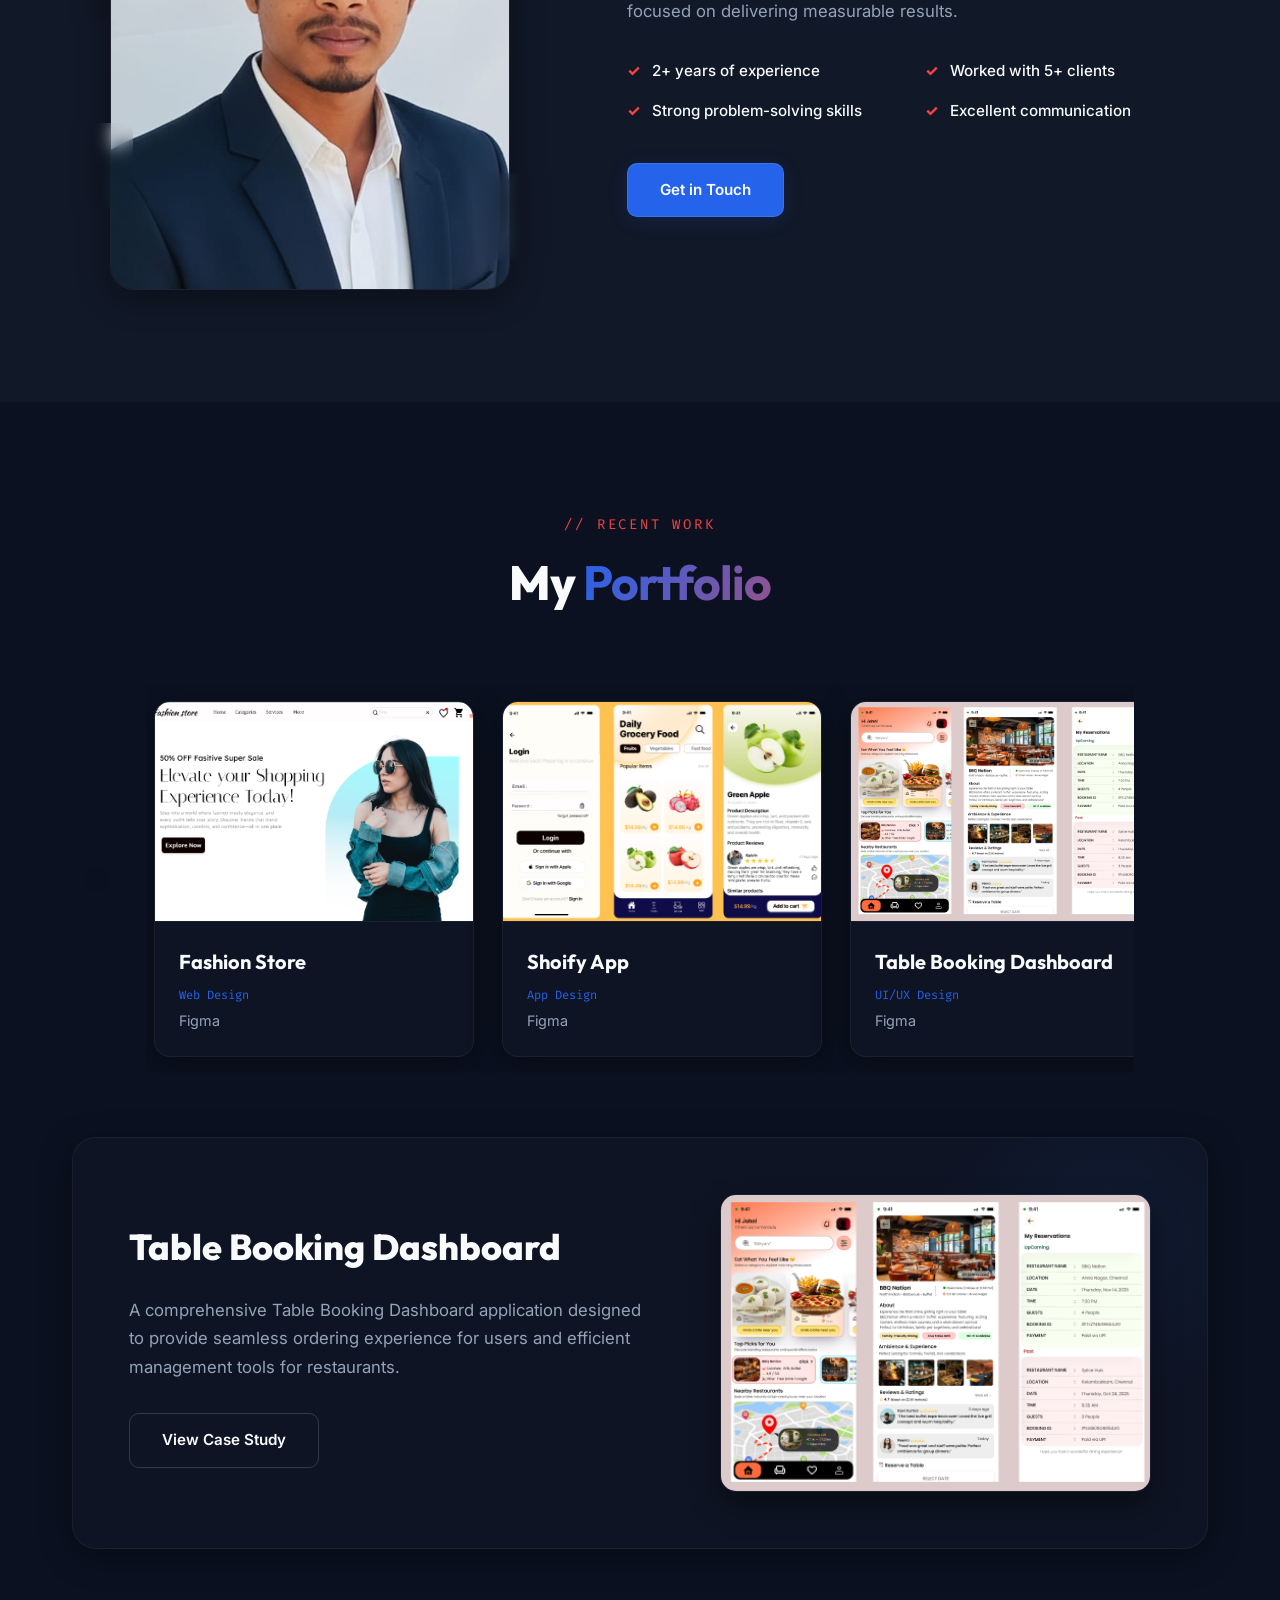
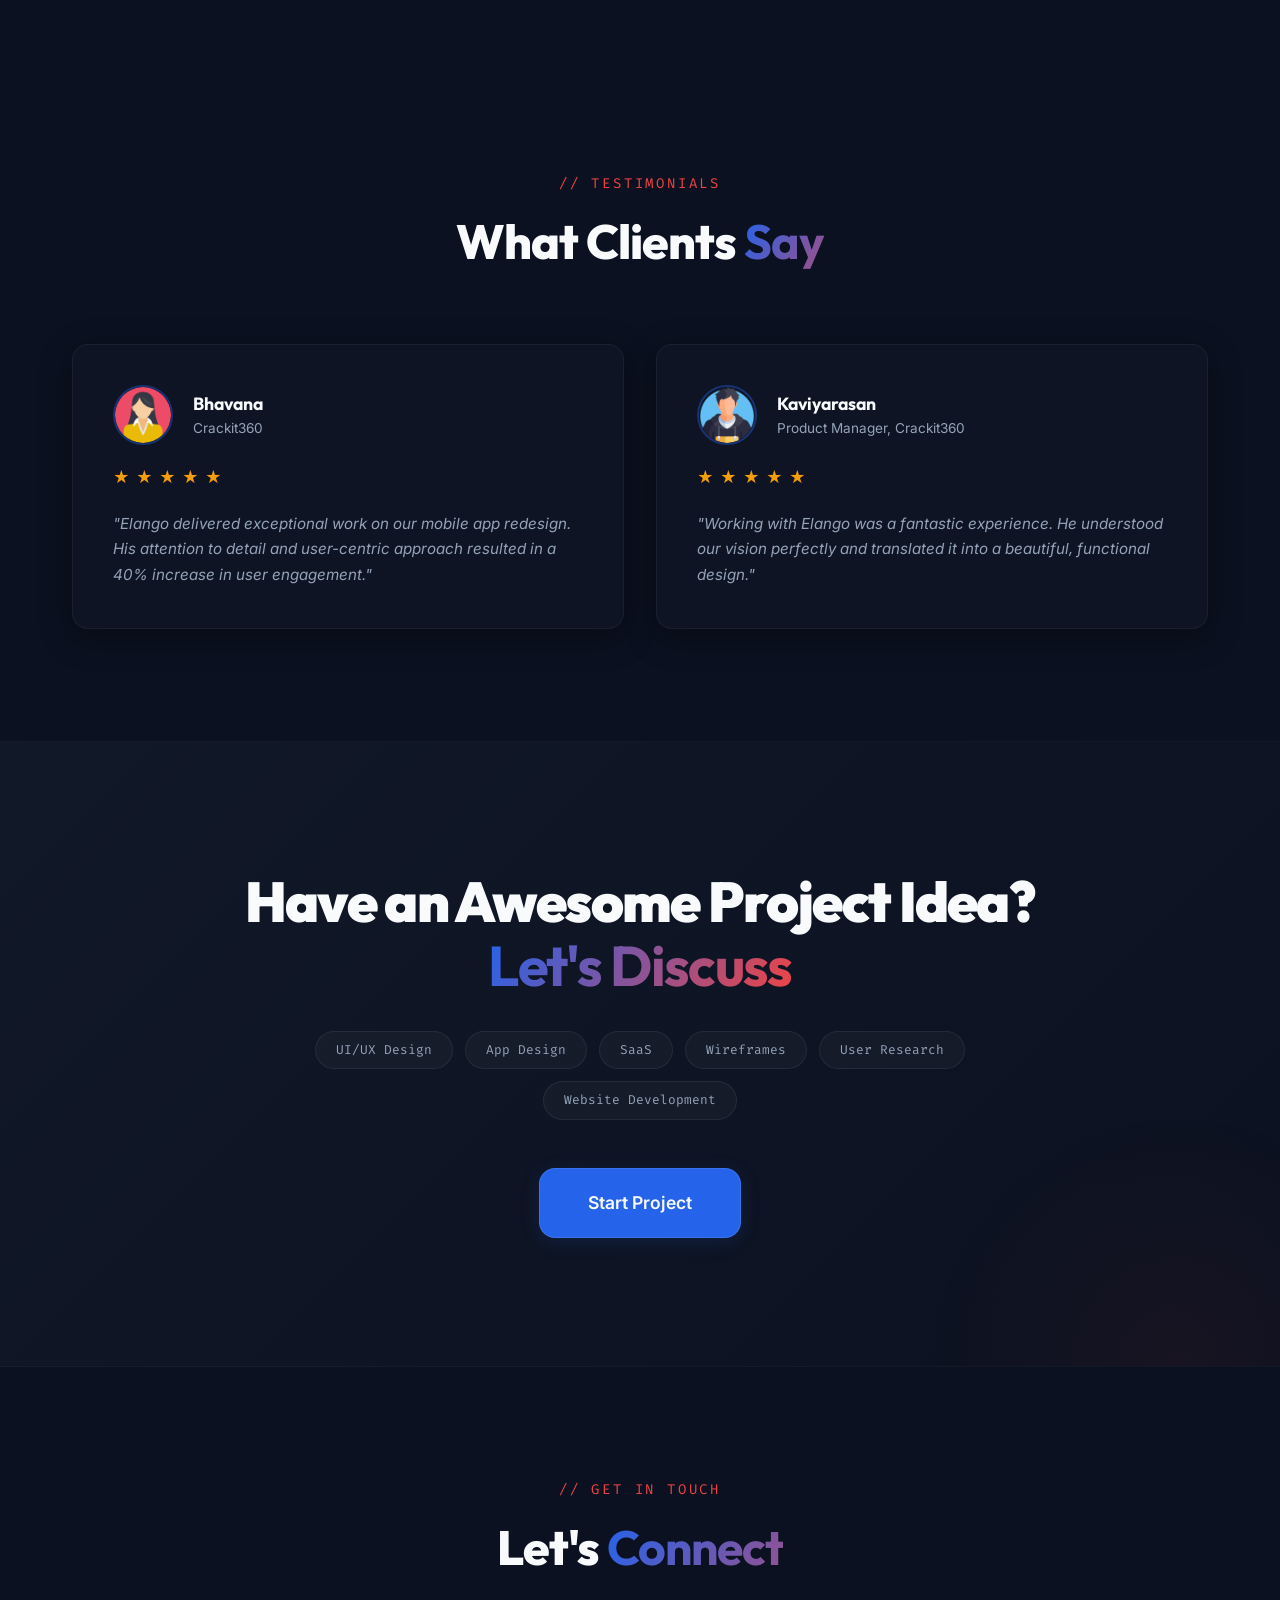
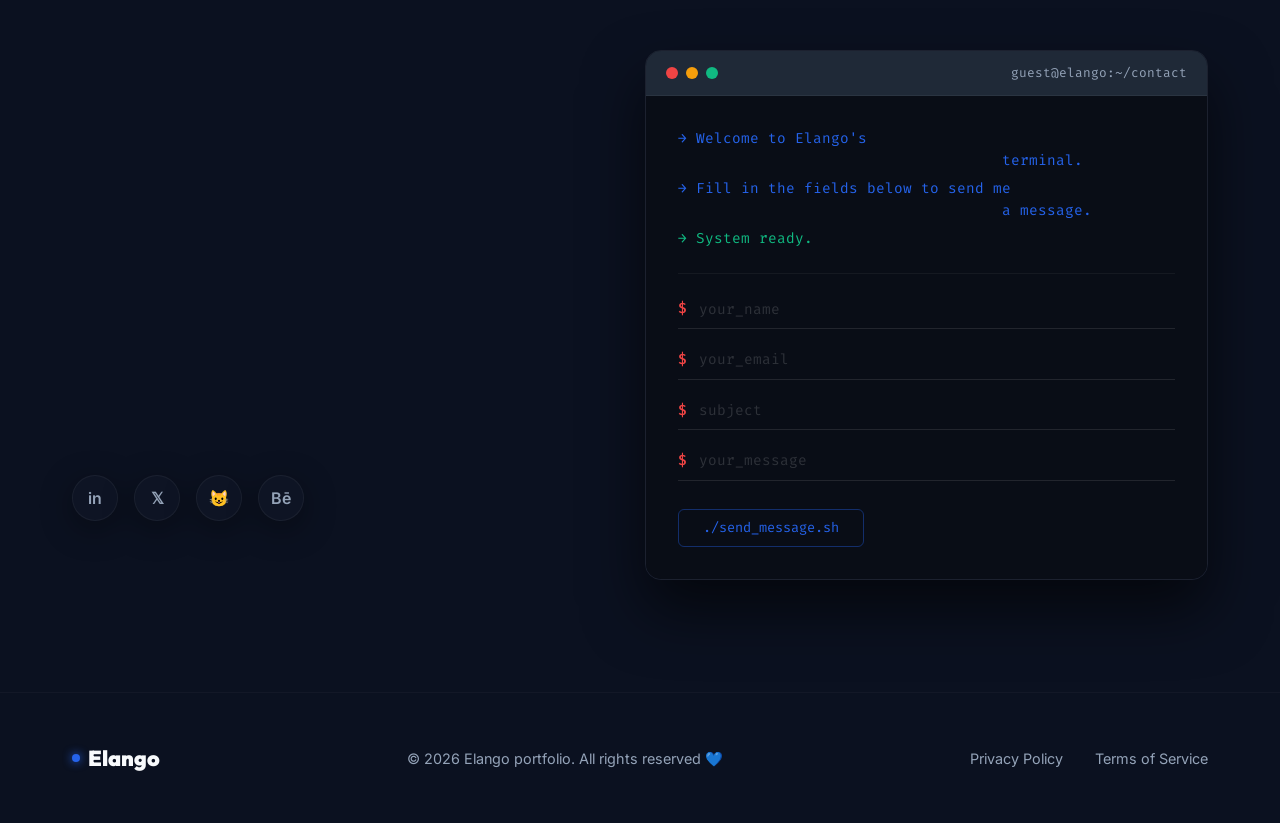
==== commit 9f3e2080: "added links for the my portfolio" ====
--- a/index.html
+++ b/index.html
@@ -598,10 +598,10 @@
                         <!-- Project 1 -->
                         <div class="portfolio-card glass-panel" data-aos="fade-up">
                             <div class="portfolio-image">
-                                <img src="https://www.figma.com/proto/CMMY8MQvHsmUCj55dzcCaD/Untitled?node-id=15-11&page-id=0%3A1&t=6N6uDRL7IbiFpaiW-1"
-                                    alt="Fashion Store" loading="lazy">
+                                <img src="images/fashionstore (1).png" alt="Fashion Store" loading="lazy">
                                 <div class="portfolio-overlay">
-                                    <a href="#" class="portfolio-link">View Project</a>
+                                    <a href="https://www.figma.com/proto/CMMY8MQvHsmUCj55dzcCaD/Untitled?node-id=15-11&page-id=0%3A1&t=6N6uDRL7IbiFpaiW-1"
+                                        class="portfolio-link">View Project</a>
                                 </div>
                             </div>
                             <div class="portfolio-info">
@@ -610,8 +610,39 @@
                                 <p>Figma</p>
                             </div>
                         </div>
-
                         <!-- Project 2 -->
+                        <div class="portfolio-card glass-panel" data-aos="fade-up" data-aos-delay="300">
+                            <div class="portfolio-image">
+                                <img src="images/fashionstore (5).png" alt="Shoify App" loading="lazy">
+                                <div class="portfolio-overlay">
+                                    <a href="https://www.figma.com/proto/AoO9jQtpG7J06jBd61Axio/Untitled?node-id=13-172&p=f&viewport=327%2C255%2C0.09&t=zZ0cppgpXiiZzgEJ-1&scaling=scale-down&content-scaling=fixed&starting-point-node-id=3%3A36&page-id=0%3A1"
+                                        class="portfolio-link">View Project</a>
+                                </div>
+                            </div>
+                            <div class="portfolio-info">
+                                <h3>Shoify App</h3>
+                                <p>App Design</p>
+                                <p>Figma</p>
+                            </div>
+                        </div>
+
+                        <!-- Project 3 -->
+                        <div class="portfolio-card glass-panel" data-aos="fade-up" data-aos-delay="400">
+                            <div class="portfolio-image">
+                                <img src="images/tablebook.png" alt="Table Booking Dashboard" loading="lazy">
+                                <div class="portfolio-overlay">
+                                    <a href="https://www.figma.com/proto/E9Lyo1j5NvxTZXVtoSEQiu/Untitled?node-id=1-2&page-id=0%3A1&starting-point-node-id=1%3A2&t=hMOtLsJsQSCYRWeG-1"
+                                        class="portfolio-link">View Project</a>
+                                </div>
+                            </div>
+                            <div class="portfolio-info">
+                                <h3>Table Booking Dashboard</h3>
+                                <p>UI/UX Design</p>
+                                <p>Figma</p>
+                            </div>
+                        </div>
+
+                        <!-- Project 4 -->
                         <div class="portfolio-card glass-panel" data-aos="fade-up" data-aos-delay="100">
                             <div class="portfolio-image">
                                 <img src="images/Screenshot 2026-01-10 205639.png" alt="Zeefast Food Delivery"
@@ -628,7 +659,7 @@
                             </div>
                         </div>
 
-                        <!-- Project 3 -->
+                        <!-- Project 5 -->
                         <div class="portfolio-card glass-panel" data-aos="fade-up" data-aos-delay="200">
                             <div class="portfolio-image">
                                 <img src="images/vesthotel.png" alt="Vesthotel Website" loading="lazy">
@@ -641,38 +672,6 @@
                                 <h3>Vesthotel Website</h3>
                                 <p>Front-end Development</p>
                                 <p>HTML, CSS, JS</p>
-                            </div>
-                        </div>
-
-                        <!-- Project 4 -->
-                        <div class="portfolio-card glass-panel" data-aos="fade-up" data-aos-delay="300">
-                            <div class="portfolio-image">
-                                <img src="images/fashionstore (5).png" alt="Shoify App" loading="lazy">
-                                <div class="portfolio-overlay">
-                                    <a href="https://www.figma.com/proto/AoO9jQtpG7J06jBd61Axio/Untitled?node-id=13-172&p=f&viewport=327%2C255%2C0.09&t=zZ0cppgpXiiZzgEJ-1&scaling=scale-down&content-scaling=fixed&starting-point-node-id=3%3A36&page-id=0%3A1"
-                                        class="portfolio-link">View Project</a>
-                                </div>
-                            </div>
-                            <div class="portfolio-info">
-                                <h3>Shoify App</h3>
-                                <p>App Design</p>
-                                <p>Figma</p>
-                            </div>
-                        </div>
-
-                        <!-- Project 5 -->
-                        <div class="portfolio-card glass-panel" data-aos="fade-up" data-aos-delay="400">
-                            <div class="portfolio-image">
-                                <img src="images/tablebook.png" alt="Table Booking Dashboard" loading="lazy">
-                                <div class="portfolio-overlay">
-                                    <a href="https://www.figma.com/proto/E9Lyo1j5NvxTZXVtoSEQiu/Untitled?node-id=1-2&page-id=0%3A1&starting-point-node-id=1%3A2&t=hMOtLsJsQSCYRWeG-1"
-                                        class="portfolio-link">View Project</a>
-                                </div>
-                            </div>
-                            <div class="portfolio-info">
-                                <h3>Table Booking Dashboard</h3>
-                                <p>UI/UX Design</p>
-                                <p>Figma</p>
                             </div>
                         </div>
                     </div>
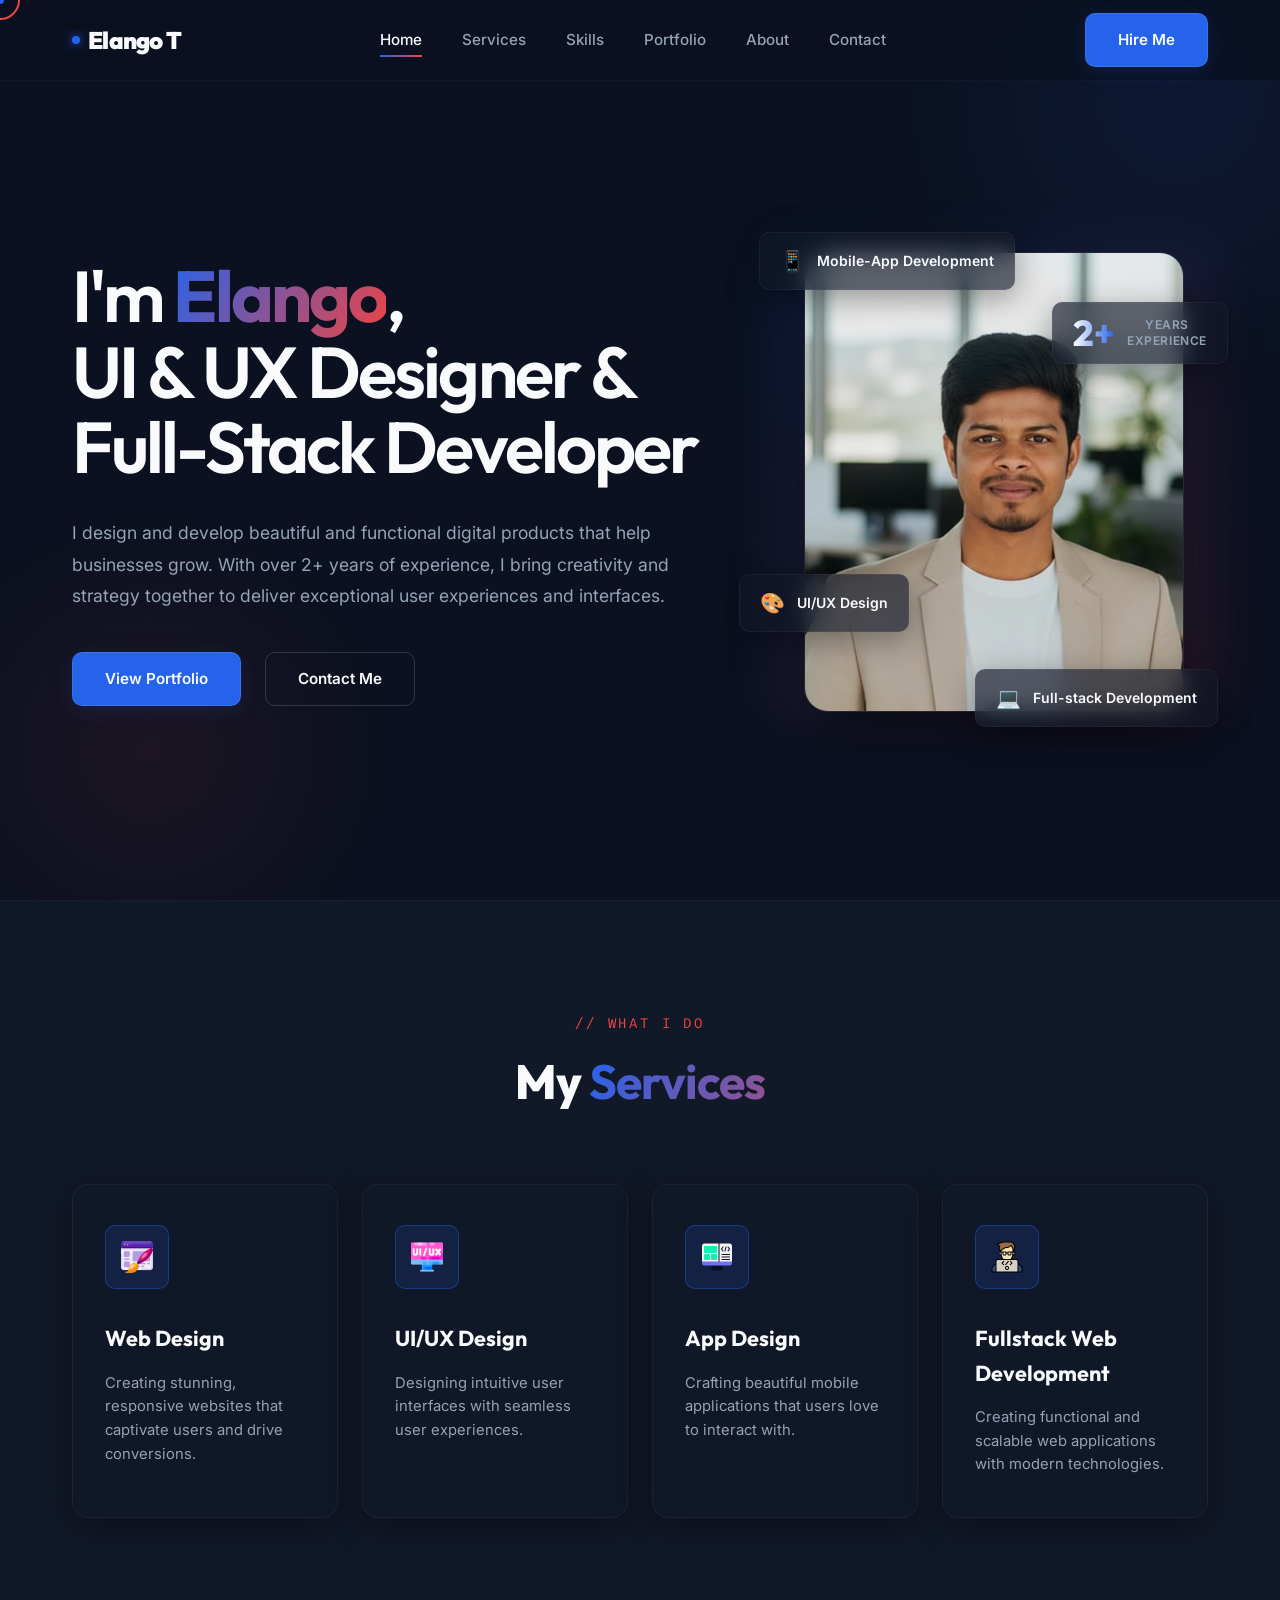
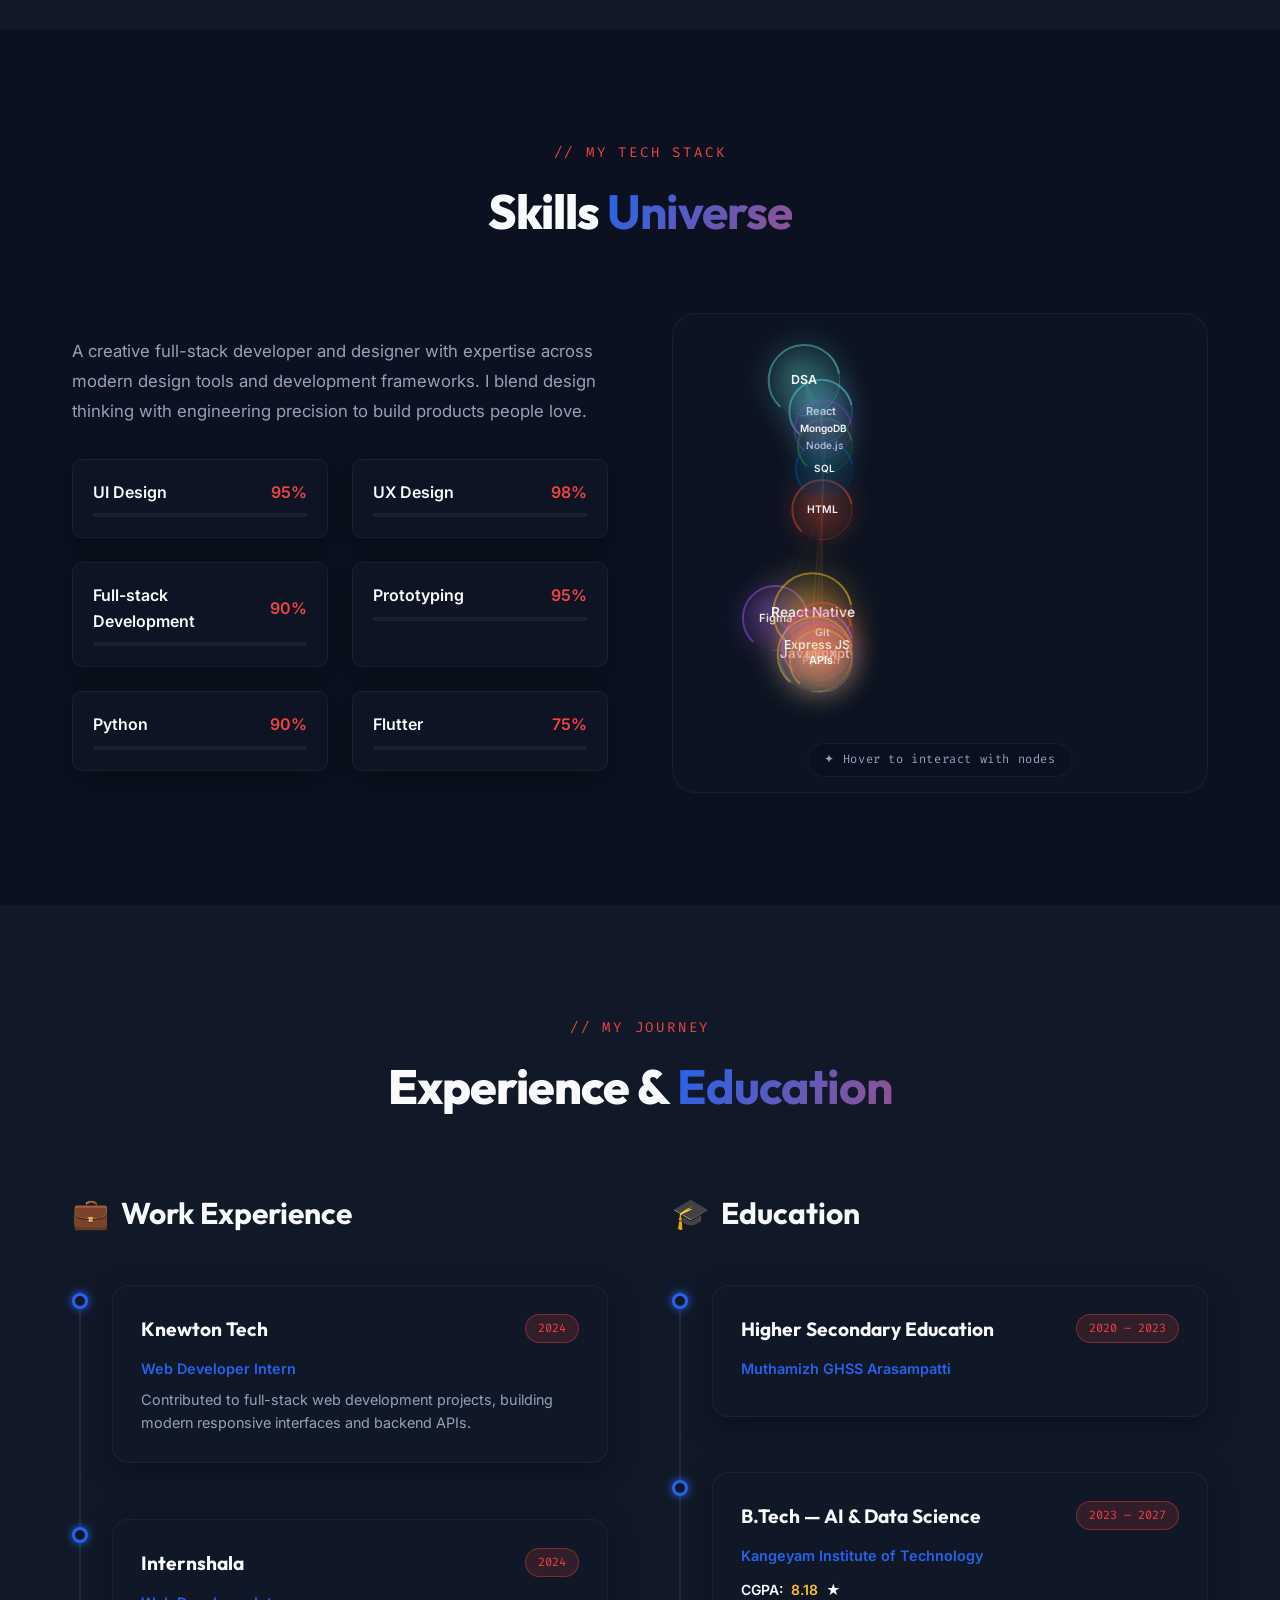
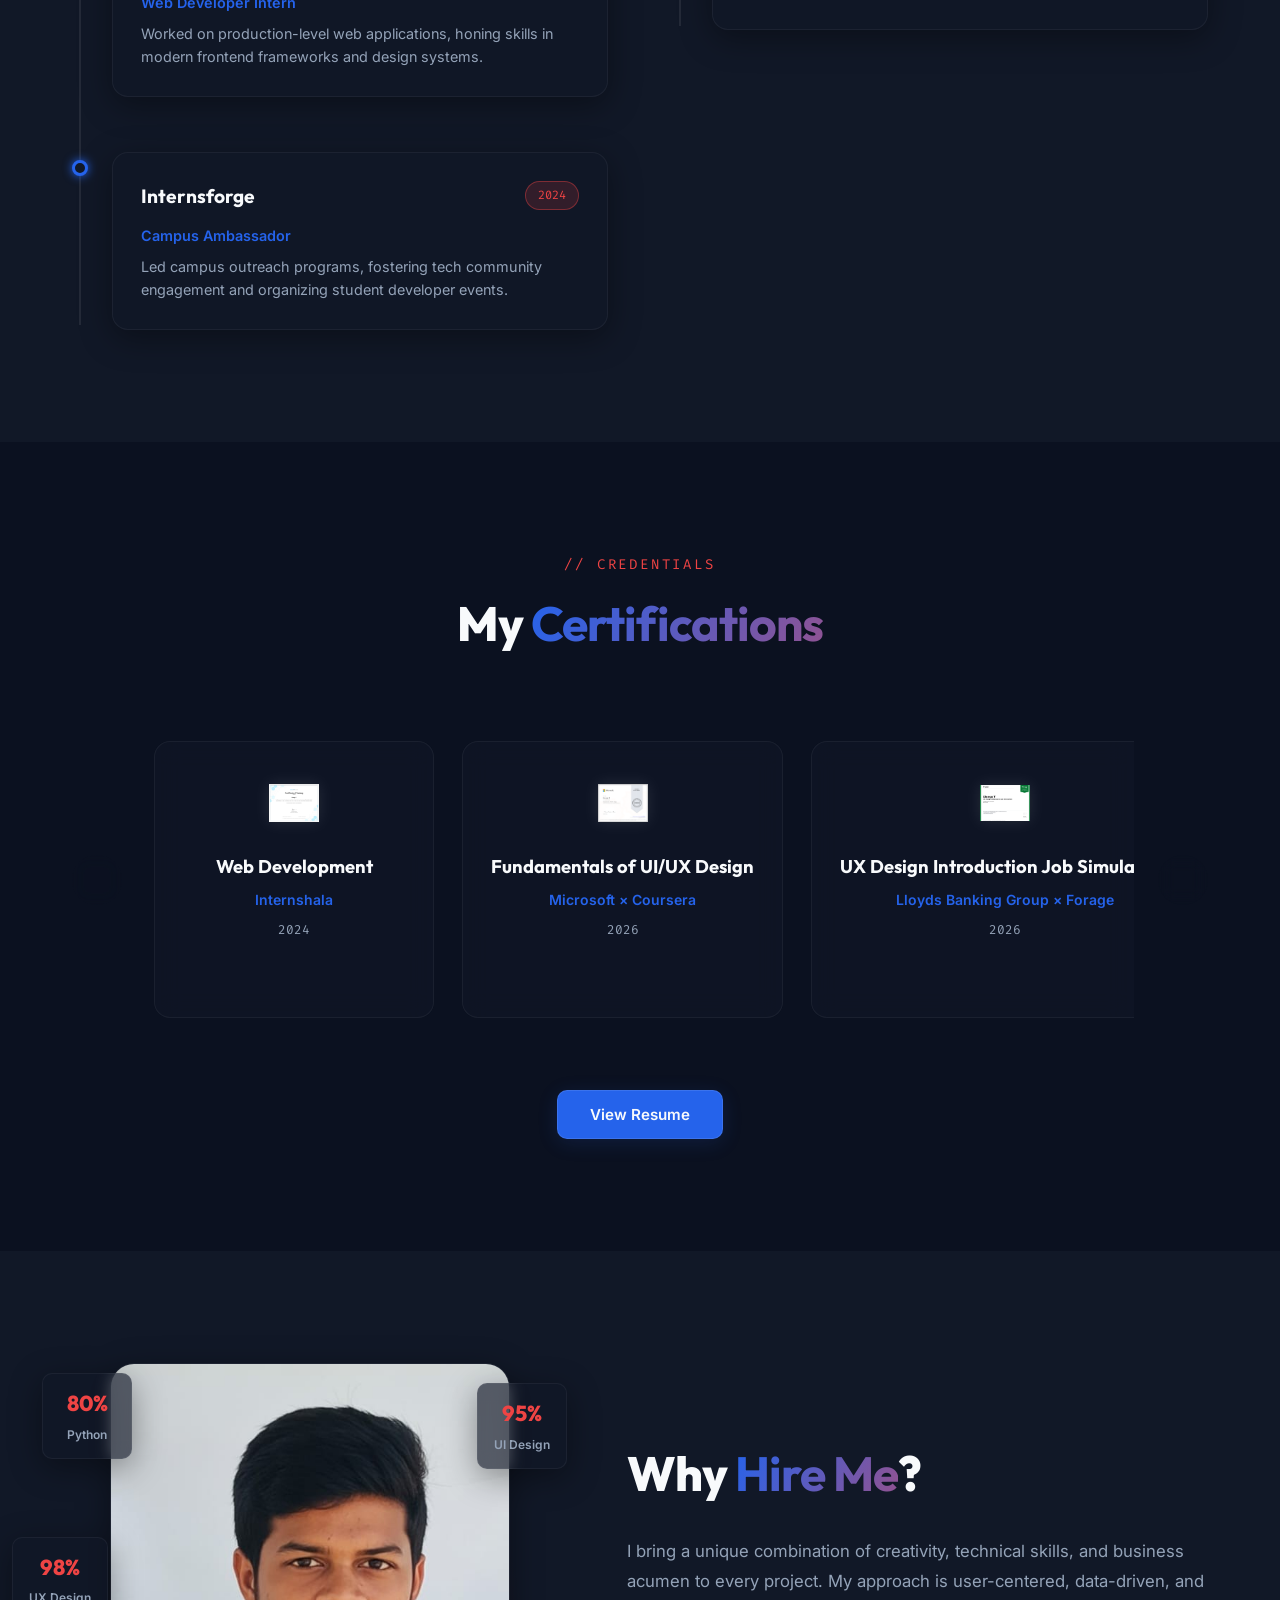
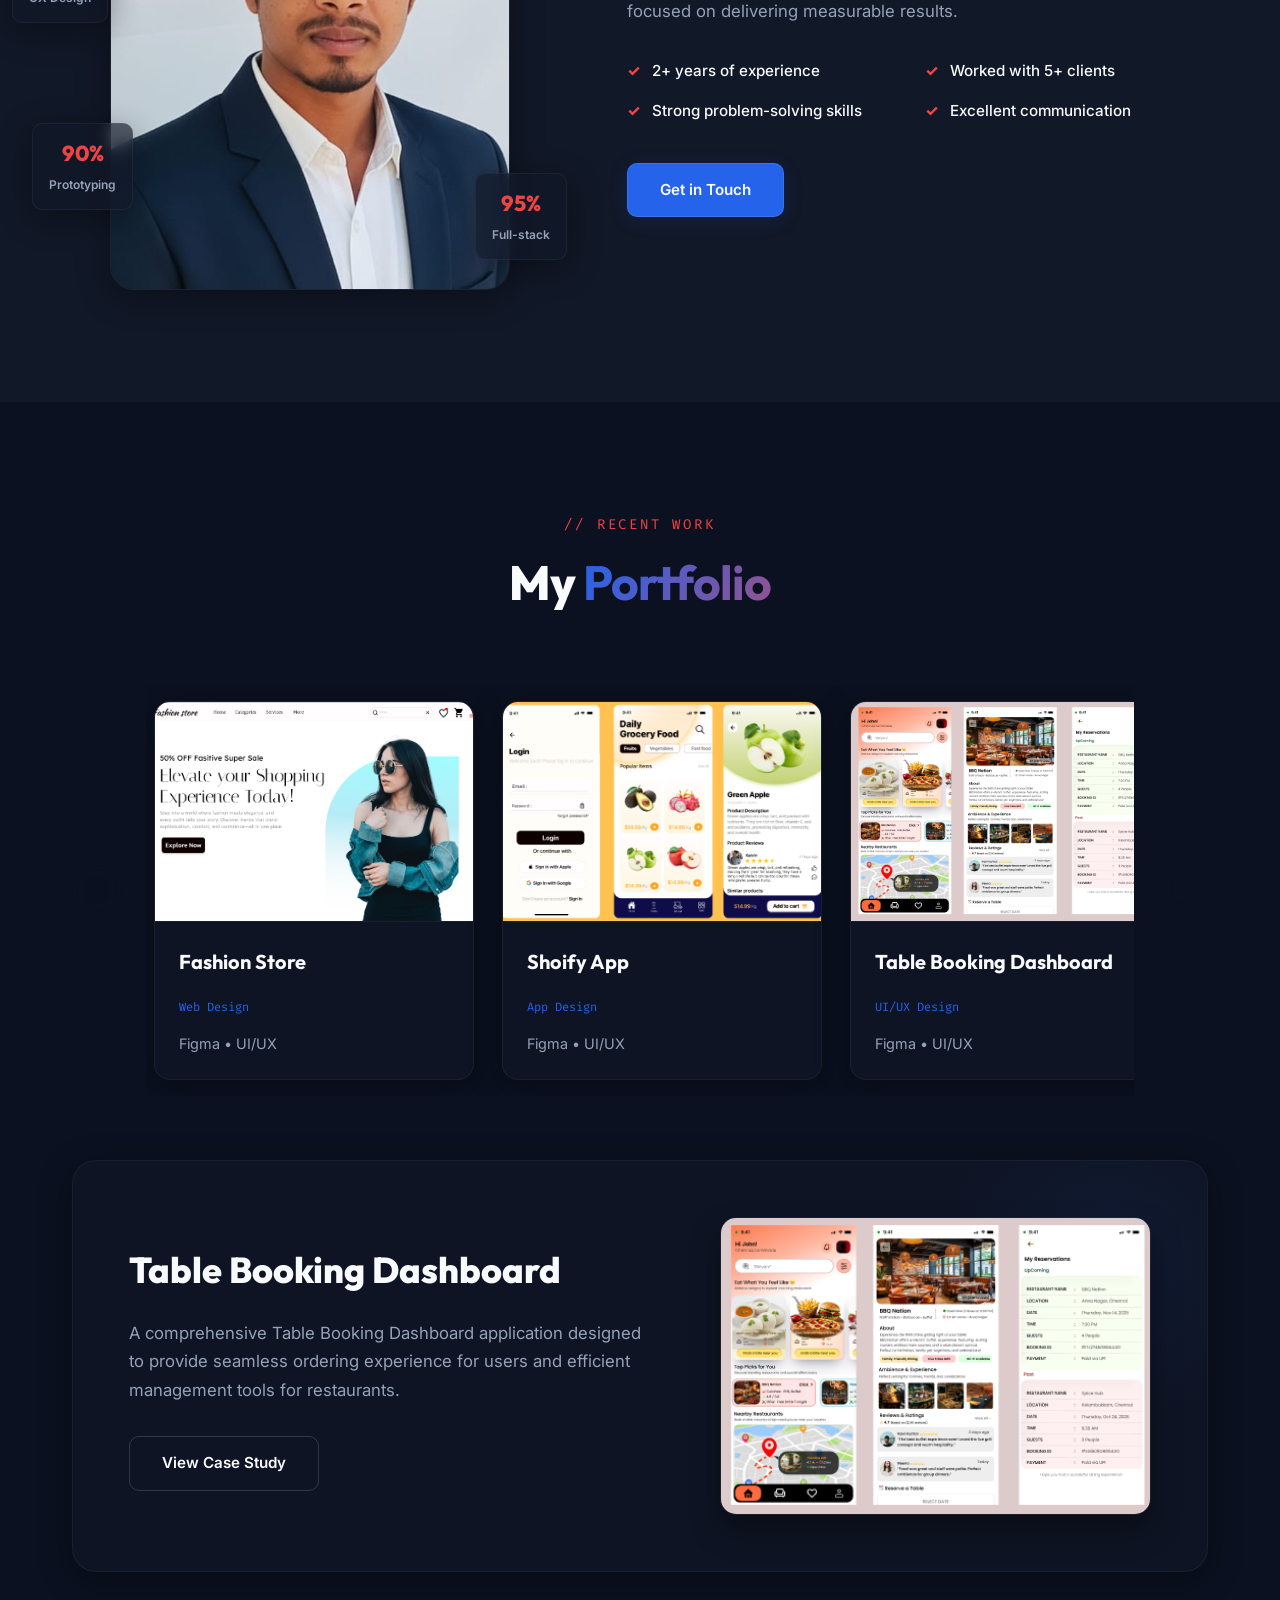
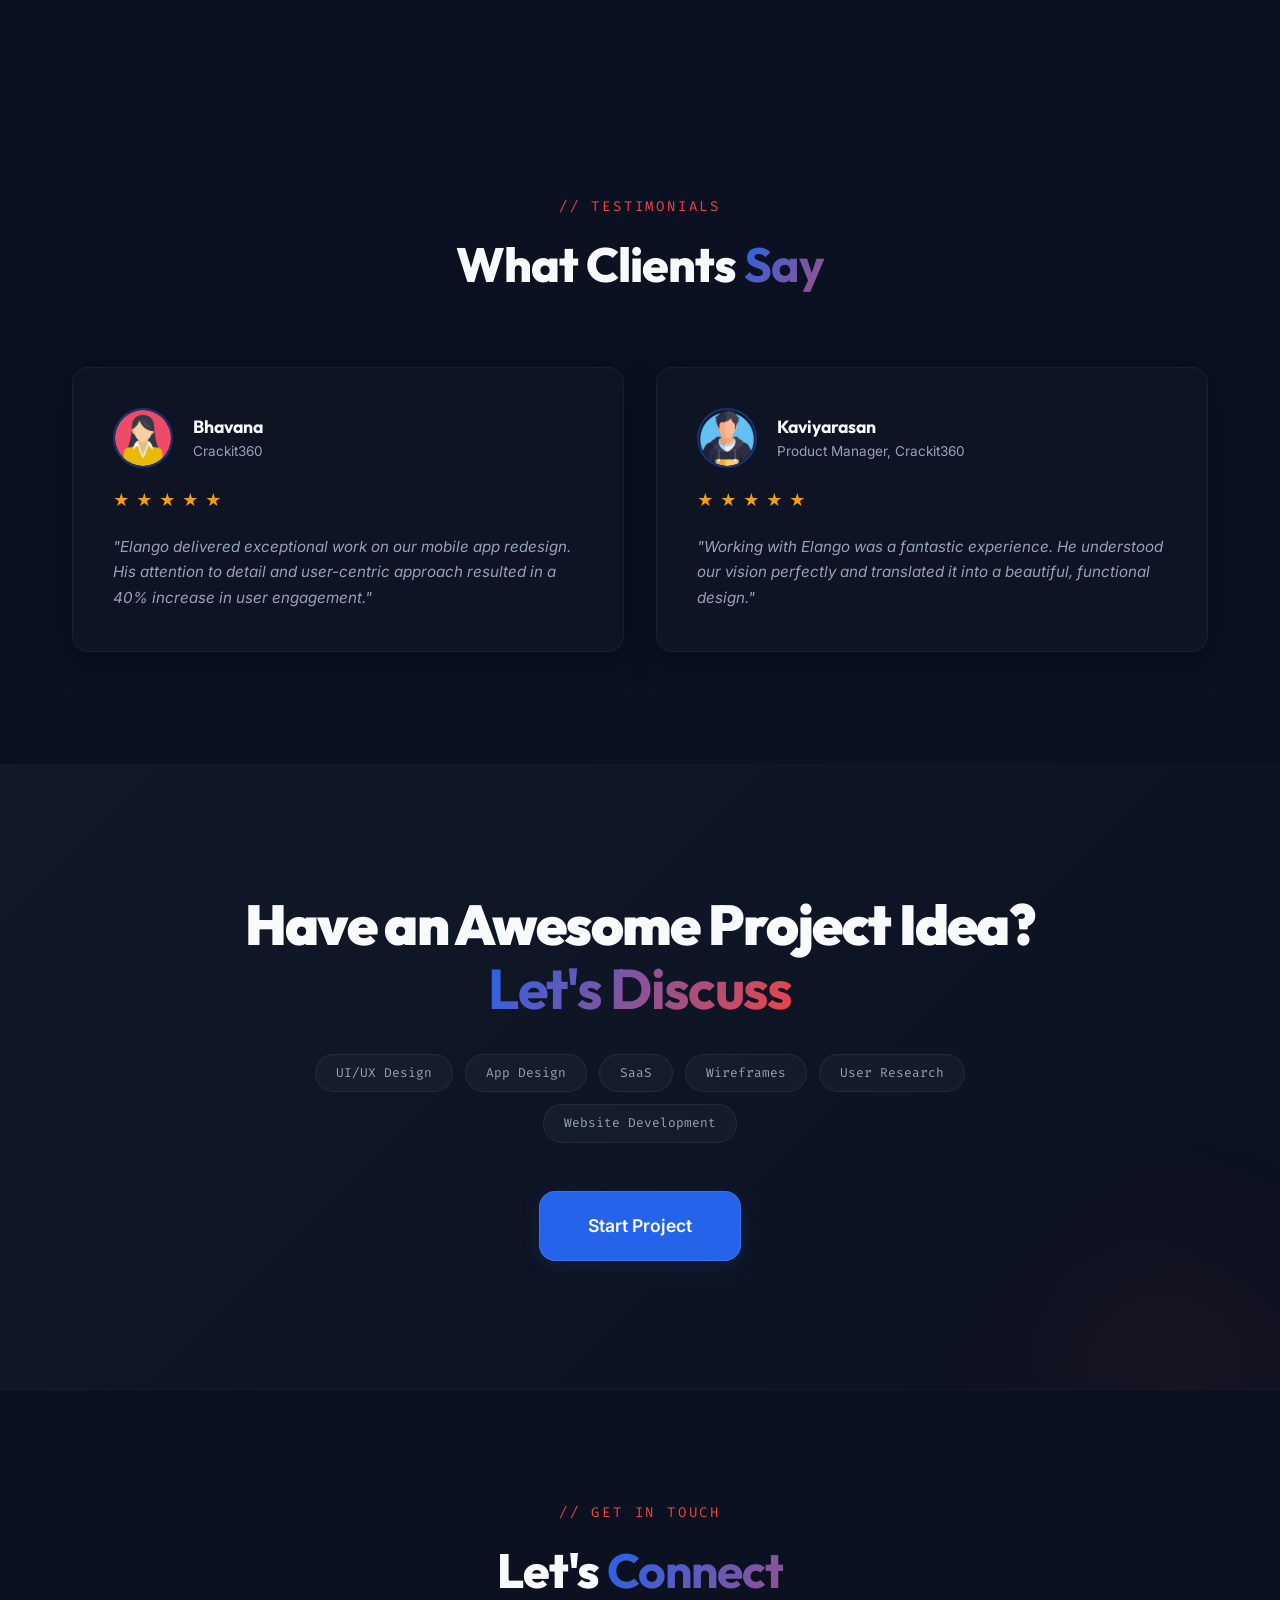
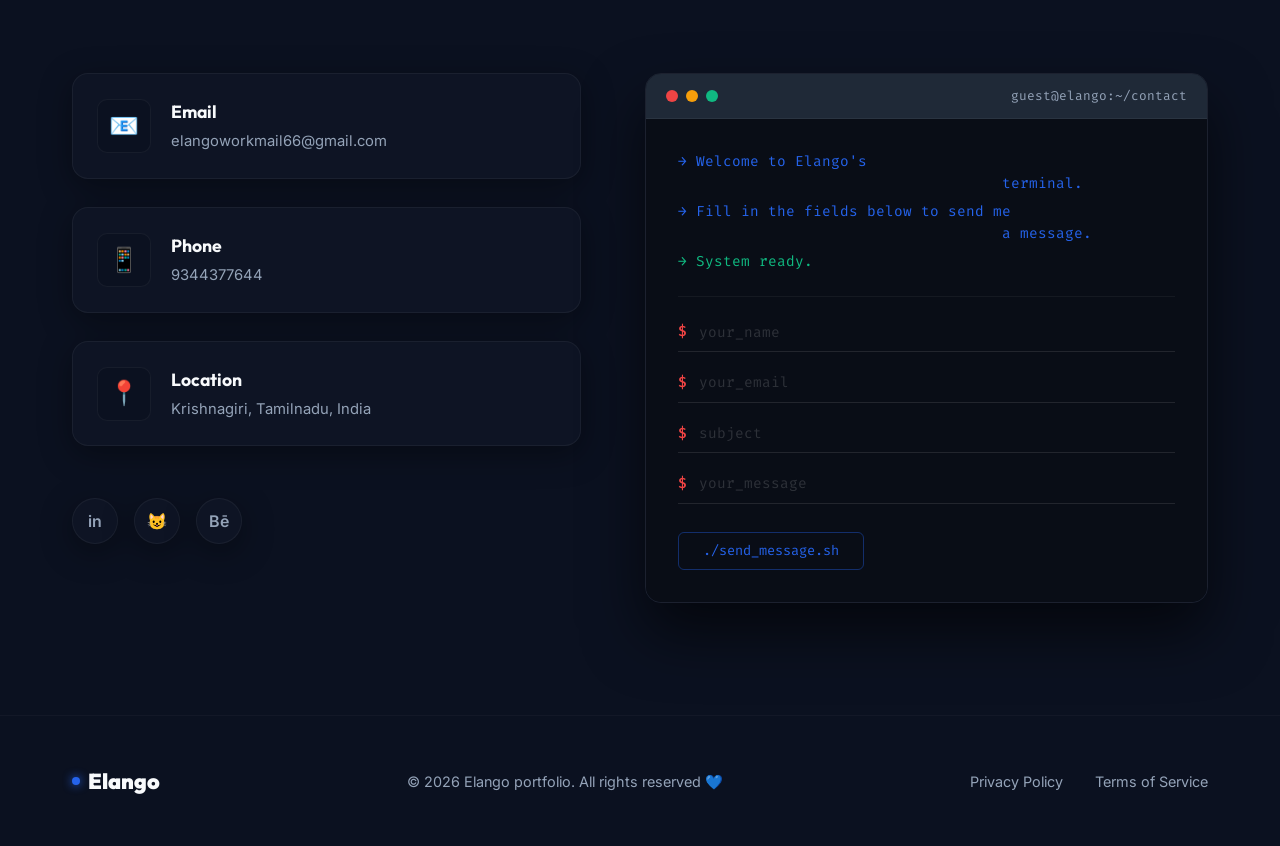
==== commit 27437475: "added certifications" ====
--- a/index.html
+++ b/index.html
@@ -118,7 +118,7 @@
             <nav class="nav">
                 <a href="#" class="logo" data-magnetic>
                     <span class="logo-dot"></span>
-                    Elango
+                    Elango T
                 </a>
                 <ul class="nav-links" id="navLinks">
                     <li><a href="#home" class="active">Home</a></li>
@@ -433,6 +433,34 @@
                             </div>
                             <span class="view-cert-hint">↗ Click to view</span>
                         </div>
+                        <!-- Fundamentals of UI/UX Design -->
+                        <div class="certification-item" data-aos="fade-up" data-aos-delay="100"
+                            data-certificate="images/uiux fundamentals.png">
+                            <div class="certification-icon">
+                                <img src="images/uiux fundamentals.png" alt="UI UX Design">
+                            </div>
+                            <div class="certification-details">
+                                <h4>Fundamentals of UI/UX Design</h4>
+                                <span class="certification-issuer">Microsoft × Coursera</span>
+                                <span class="certification-year">2026</span>
+                            </div>
+                            <span class="view-cert-hint">↗ Click to view</span>
+                        </div>
+
+                        <!-- UX Design Introduction Job Simulation -->
+                        <div class="certification-item" data-aos="fade-up" data-aos-delay="200"
+                            data-certificate="images/ux simulation.png">
+                            <div class="certification-icon">
+                                <img src="images/ux simulation.png" alt="UX Design Job Simulation">
+                            </div>
+                            <div class="certification-details">
+                                <h4>UX Design Introduction Job Simulation</h4>
+                                <span class="certification-issuer">Lloyds Banking Group × Forage</span>
+                                <span class="certification-year">2026</span>
+                            </div>
+                            <span class="view-cert-hint">↗ Click to view</span>
+                        </div>
+
                         <div class="certification-item" data-aos="fade-up" data-aos-delay="100"
                             data-certificate="images/google.png">
                             <div class="certification-icon">
@@ -454,6 +482,21 @@
                                 <h4>Python</h4>
                                 <span class="certification-issuer">GeeksforGeeks</span>
                                 <span class="certification-year">2025</span>
+                            </div>
+                            <span class="view-cert-hint">↗ Click to view</span>
+                        </div>
+
+                        <!-- Backend Development -->
+                        <div class="certification-item" data-aos="fade-up" data-aos-delay="300"
+                            data-certificate="images/backend (1).png">
+                            <div class="certification-icon">
+                                <img src="images/backend (1).png" alt="Backend Development">
+                            </div>
+                            <div class="certification-details">
+                                <h4>Backend Development:
+                                     Node.js, Express, MongoDB & REST APIs</h4>
+                                <span class="certification-issuer">Board Infinity × Coursera</span>
+                                <span class="certification-year">2026</span>
                             </div>
                             <span class="view-cert-hint">↗ Click to view</span>
                         </div>
@@ -525,9 +568,9 @@
             <button class="resume-modal-close" id="closeResumeModal">&times;</button>
             <h3>My Resume</h3>
             <div class="resume-viewer">
-                <iframe src="images/Elango T.pdf" id="resumeFrame"></iframe>
-            </div>
-            <a href="images/Elango T.pdf" download class="btn btn-primary" style="margin-top: 1.5rem;"
+                <iframe src="images/Elango T Resume.pdf.pdf" id="resumeFrame"></iframe>
+            </div>
+            <a href="images/Elango T Resume.pdf.pdf" download class="btn btn-primary" style="margin-top: 1.5rem;"
                 data-magnetic>Download Resume</a>
         </div>
     </div>
@@ -607,7 +650,7 @@
                             <div class="portfolio-info">
                                 <h3>Fashion Store</h3>
                                 <p>Web Design</p>
-                                <p>Figma</p>
+                                <p>Figma • UI/UX</p>
                             </div>
                         </div>
                         <!-- Project 2 -->
@@ -622,7 +665,7 @@
                             <div class="portfolio-info">
                                 <h3>Shoify App</h3>
                                 <p>App Design</p>
-                                <p>Figma</p>
+                                <p>Figma • UI/UX</p>
                             </div>
                         </div>
 
@@ -638,9 +681,51 @@
                             <div class="portfolio-info">
                                 <h3>Table Booking Dashboard</h3>
                                 <p>UI/UX Design</p>
-                                <p>Figma</p>
-                            </div>
-                        </div>
+                                <p>Figma • UI/UX</p>
+                            </div>
+                        </div>
+
+                        <div class="portfolio-card glass-panel" data-aos="fade-up">
+                            <div class="portfolio-image">
+                                <img src="images/FocusDrive.png" alt="FocusDrive UX" loading="lazy">
+
+                                <div class="portfolio-overlay">
+                                    <a href="https://www.figma.com/proto/X9DktGT4R6znLnCmVvb4YS/Untitled?page-id=0%3A1&node-id=1-118&viewport=-288%2C-258%2C0.28&t=tVRKTNr5Zrv5FMlM-1&scaling=min-zoom&content-scaling=fixed&starting-point-node-id=1%3A118&show-proto-sidebar=1"
+                                        target="_blank"
+                                        class="portfolio-link">
+                                        View Project
+                                    </a>
+                                </div>
+                            </div>
+
+                            <div class="portfolio-info">
+                                <h3>FocusDrive UX</h3>
+                                <p>Automotive UX Design</p>
+                                <p>Figma • UI/UX</p>
+                            </div>
+                        </div>
+
+                        <div class="portfolio-card glass-panel" data-aos="fade-up">
+                        <div class="portfolio-image">
+                            <img src="images/fashionstore (6).png"
+                                alt="Coastalink UX Design"
+                                loading="lazy">
+
+                            <div class="portfolio-overlay">
+                                <a href="https://www.figma.com/your-project-link"
+                                target="_blank"
+                                class="portfolio-link">
+                                    View Project
+                                </a>
+                            </div>
+                        </div>
+
+                        <div class="portfolio-info">
+                            <h3>Coastalink</h3>
+                            <p>Fishermen Safety & Weather Alert App</p>
+                            <p>UX Research • UI Design • Figma Prototype</p>
+                        </div>
+                    </div>
 
                         <!-- Project 4 -->
                         <div class="portfolio-card glass-panel" data-aos="fade-up" data-aos-delay="100">
@@ -863,8 +948,6 @@
                     <div class="social-links">
                         <a href="www.linkedin.com/in/elangot66" class="social-link" aria-label="LinkedIn"
                             target="_blank" rel="noopener" data-magnetic>in</a>
-                        <a href="https://twitter.com/elango8" class="social-link" aria-label="Twitter" target="_blank"
-                            rel="noopener" data-magnetic>𝕏</a>
                         <a href="https://github.com/elango8" class="social-link" aria-label="GitHub"
                             data-magnetic>😺</a>
                         <a href="#" class="social-link" aria-label="Behance" data-magnetic>Bē</a>
